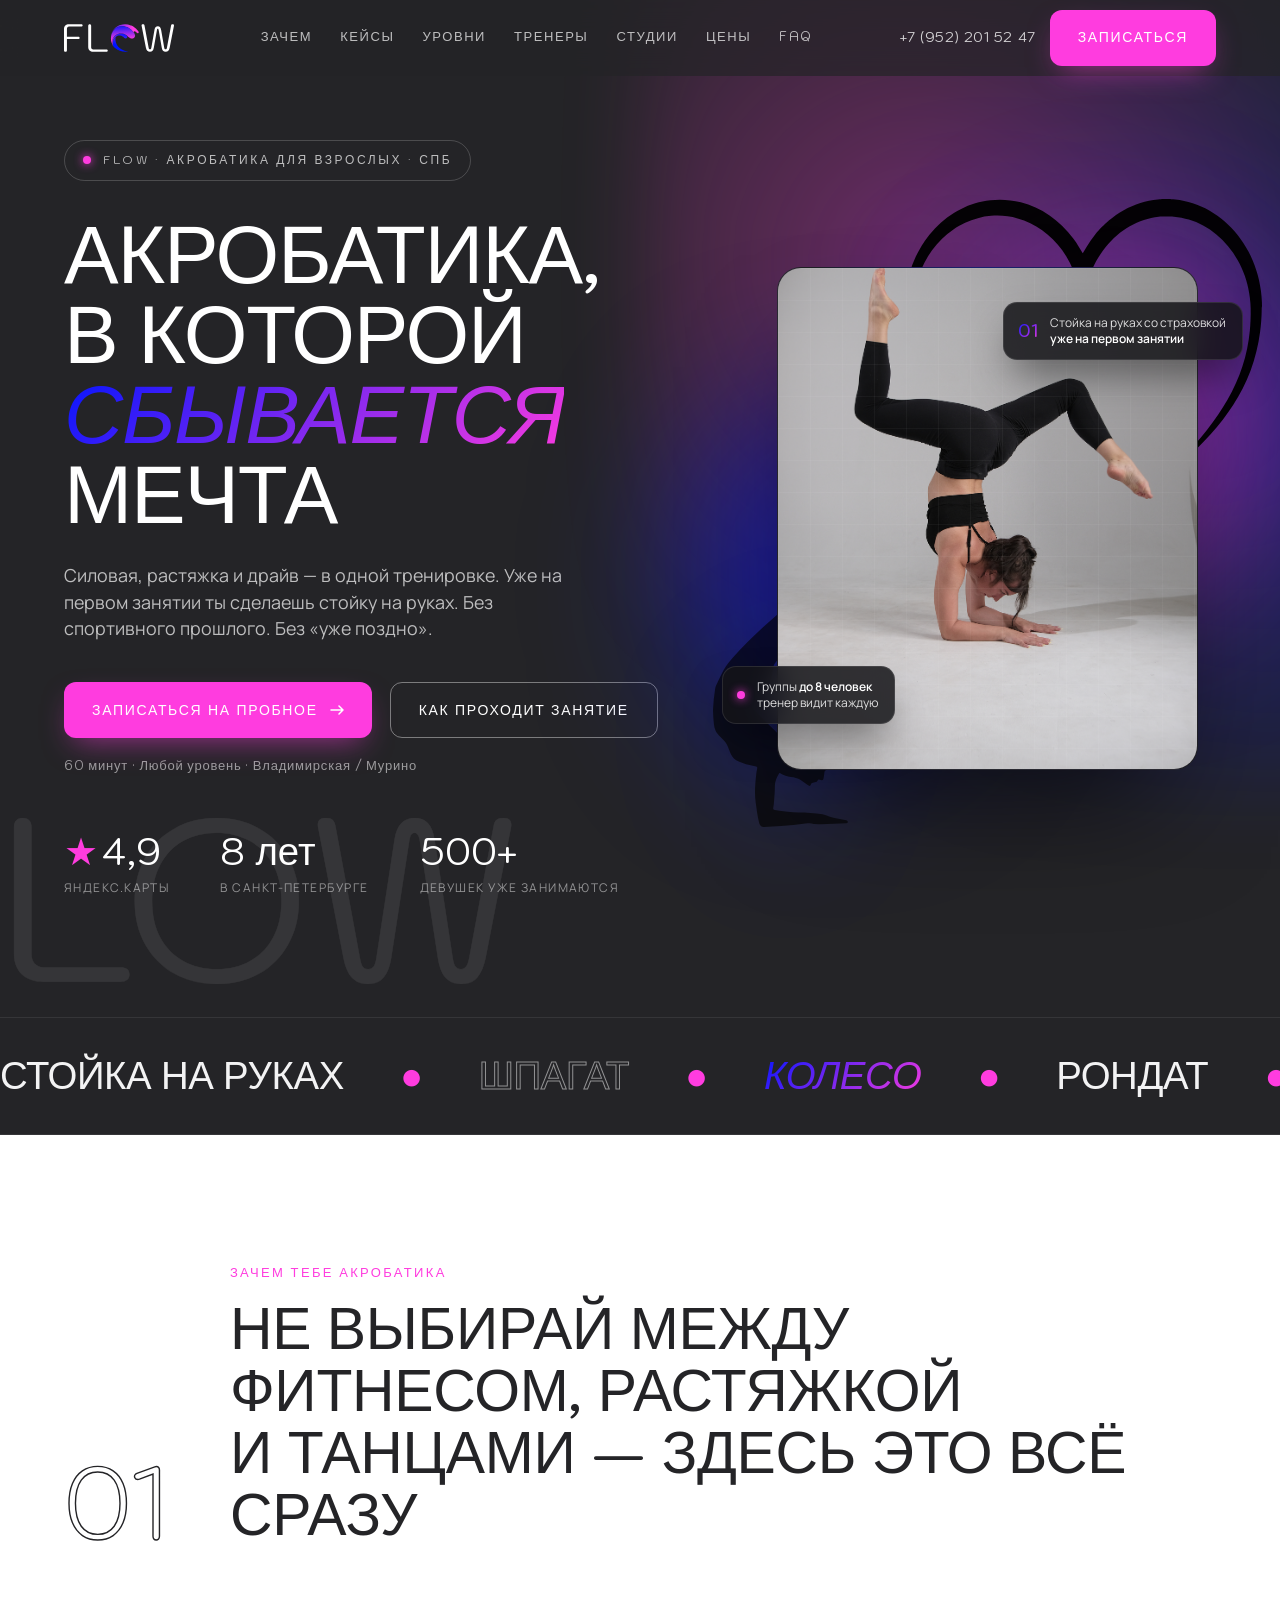
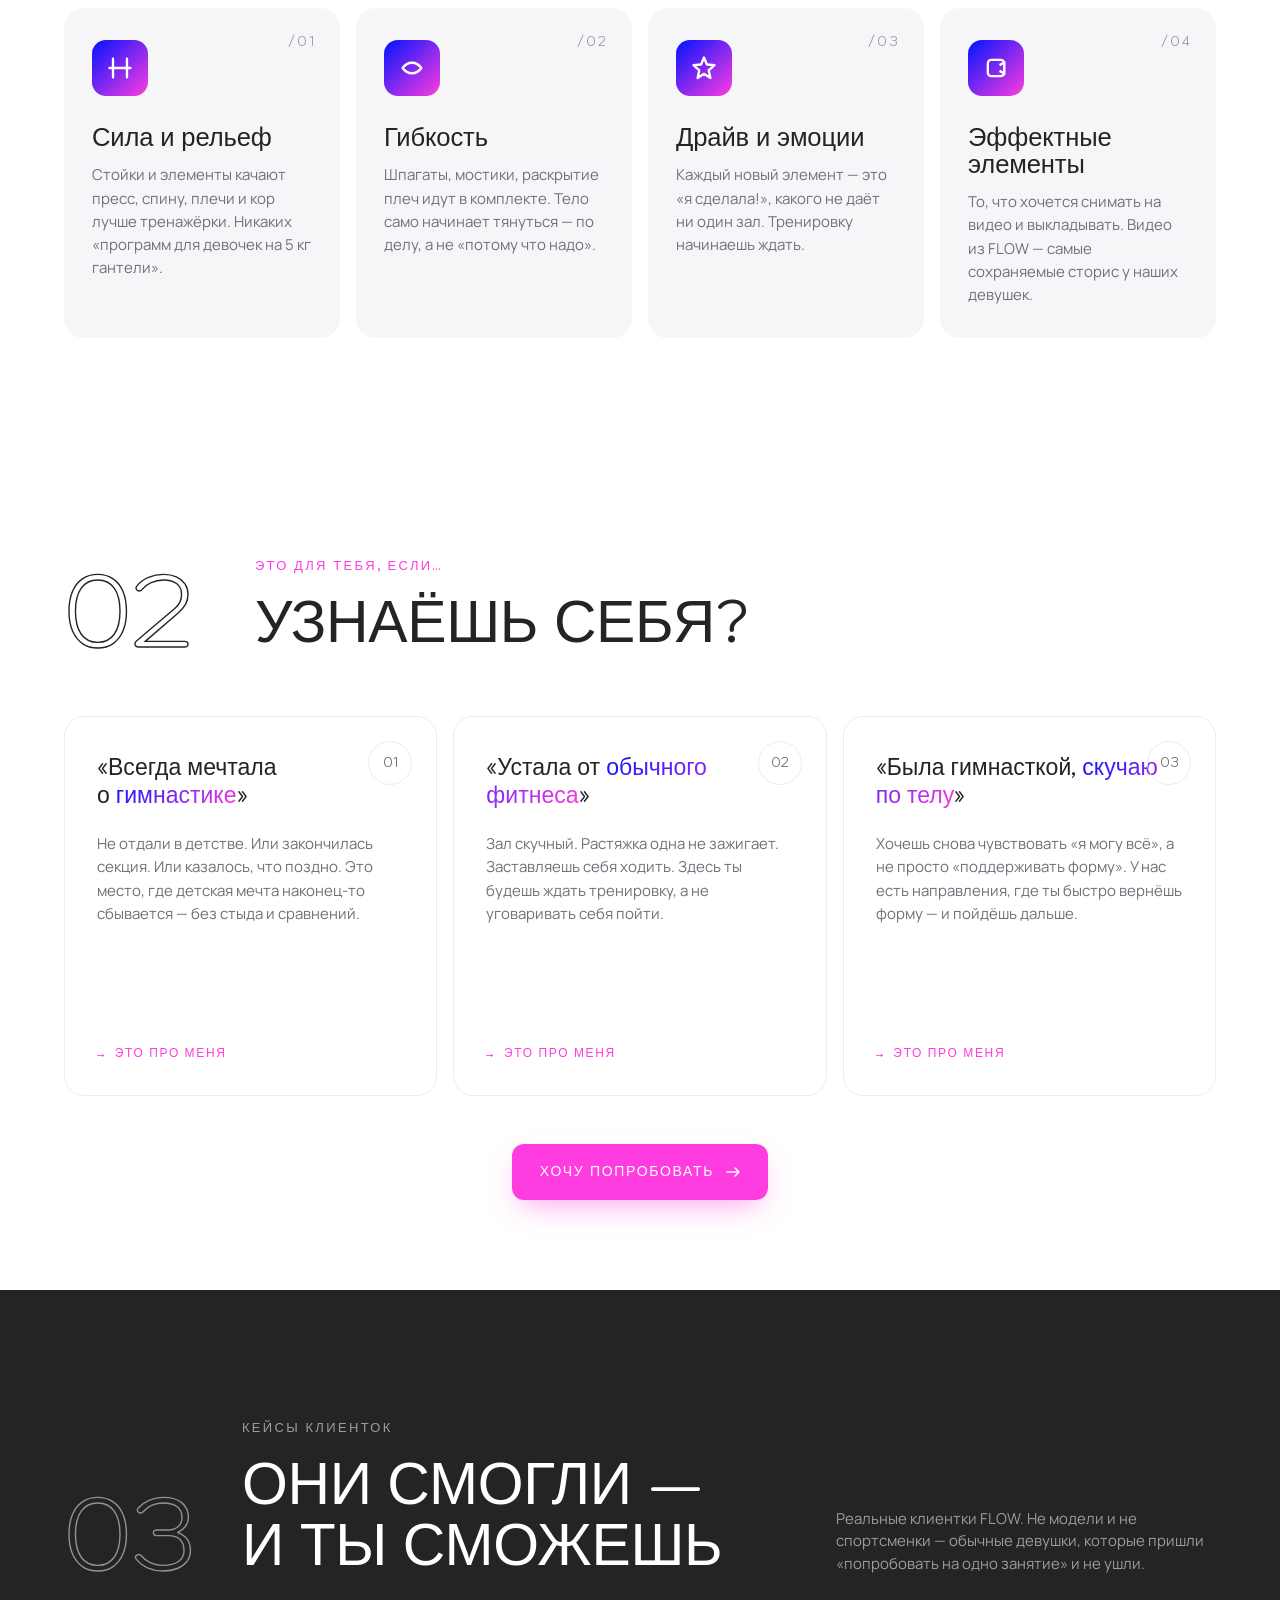
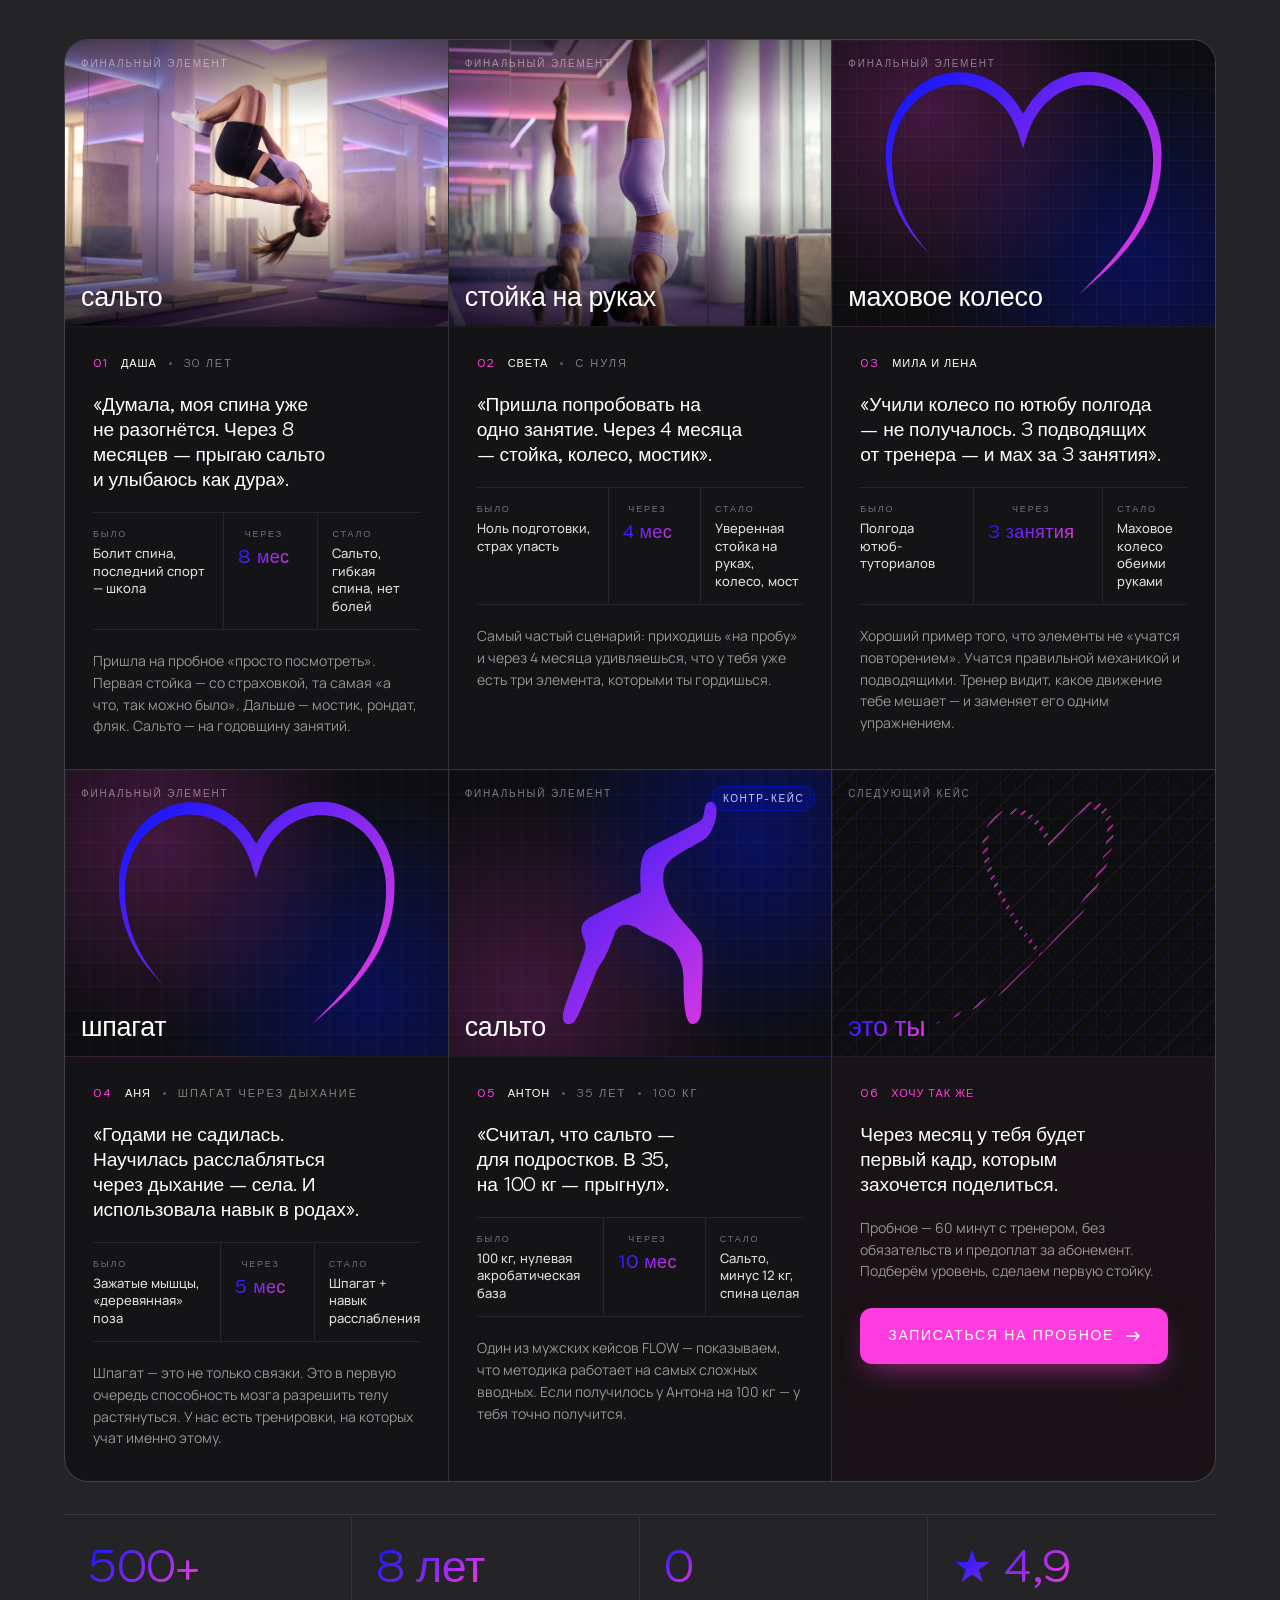
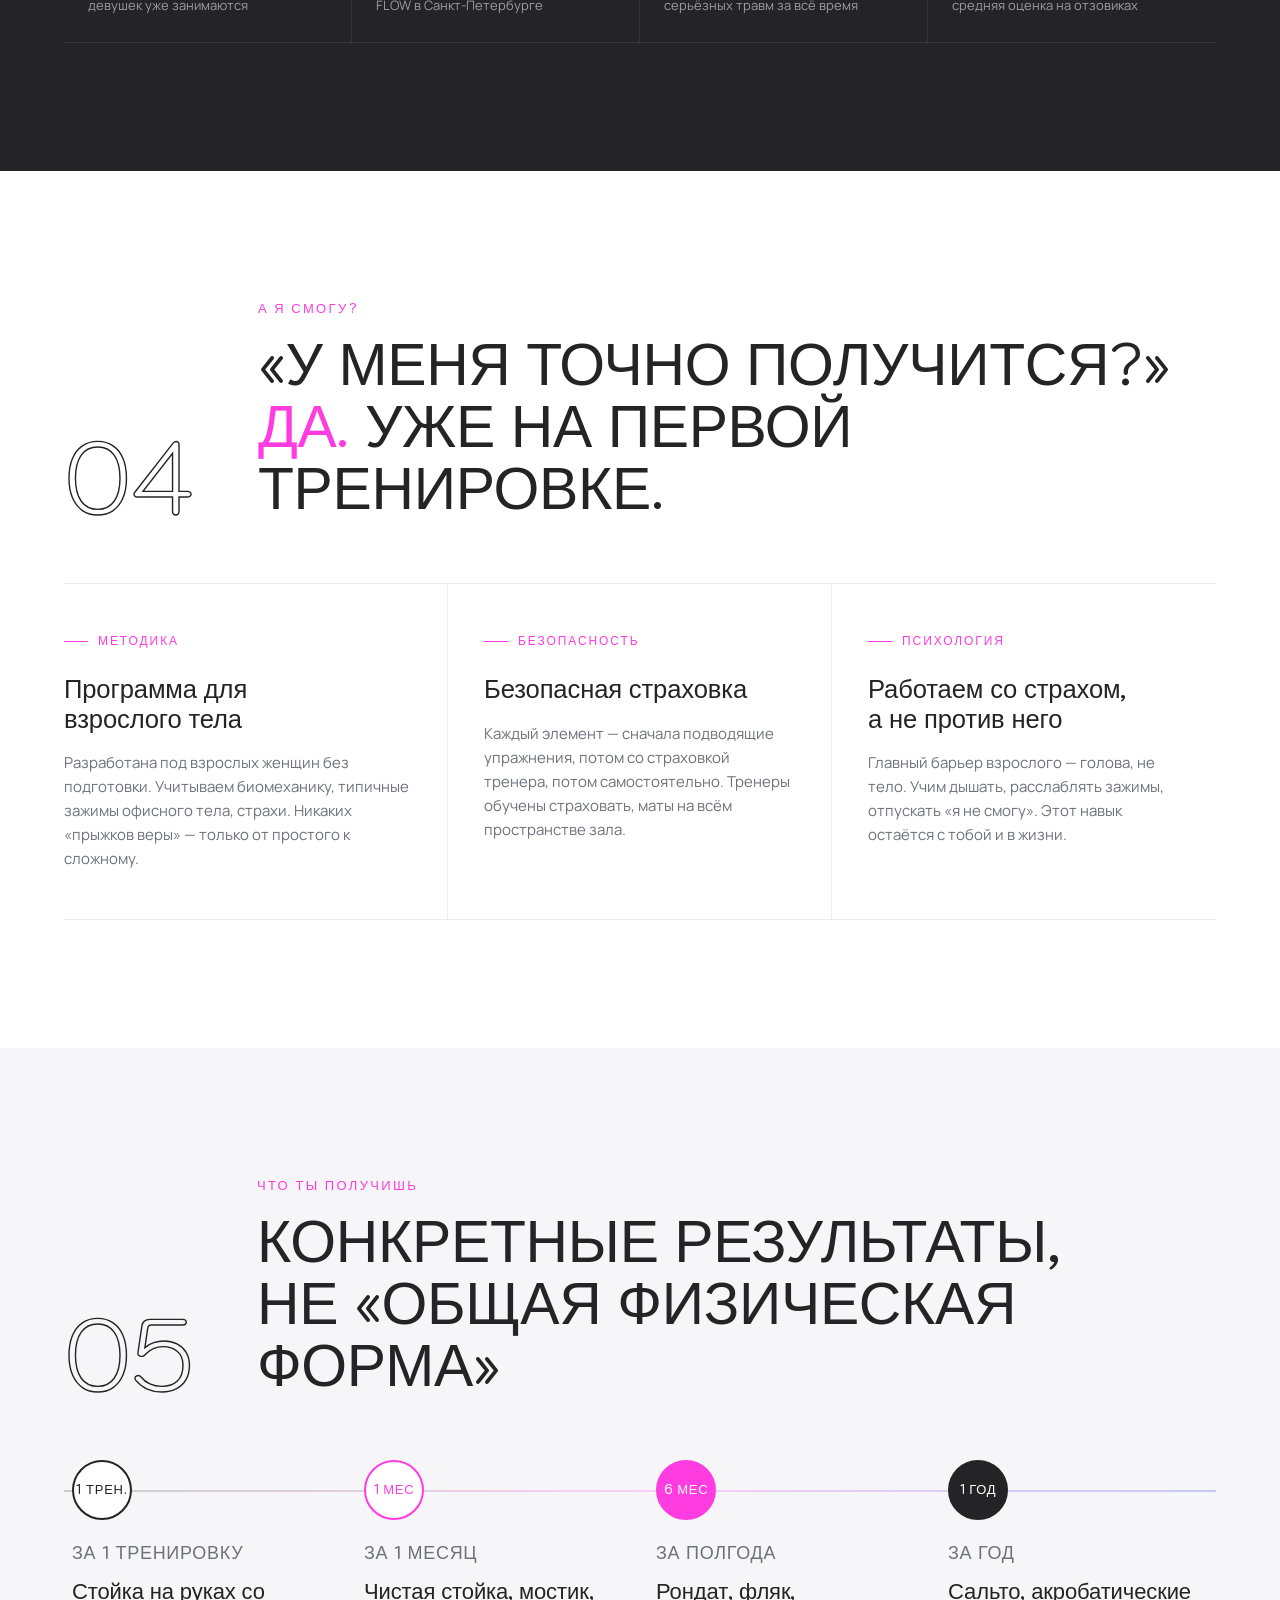
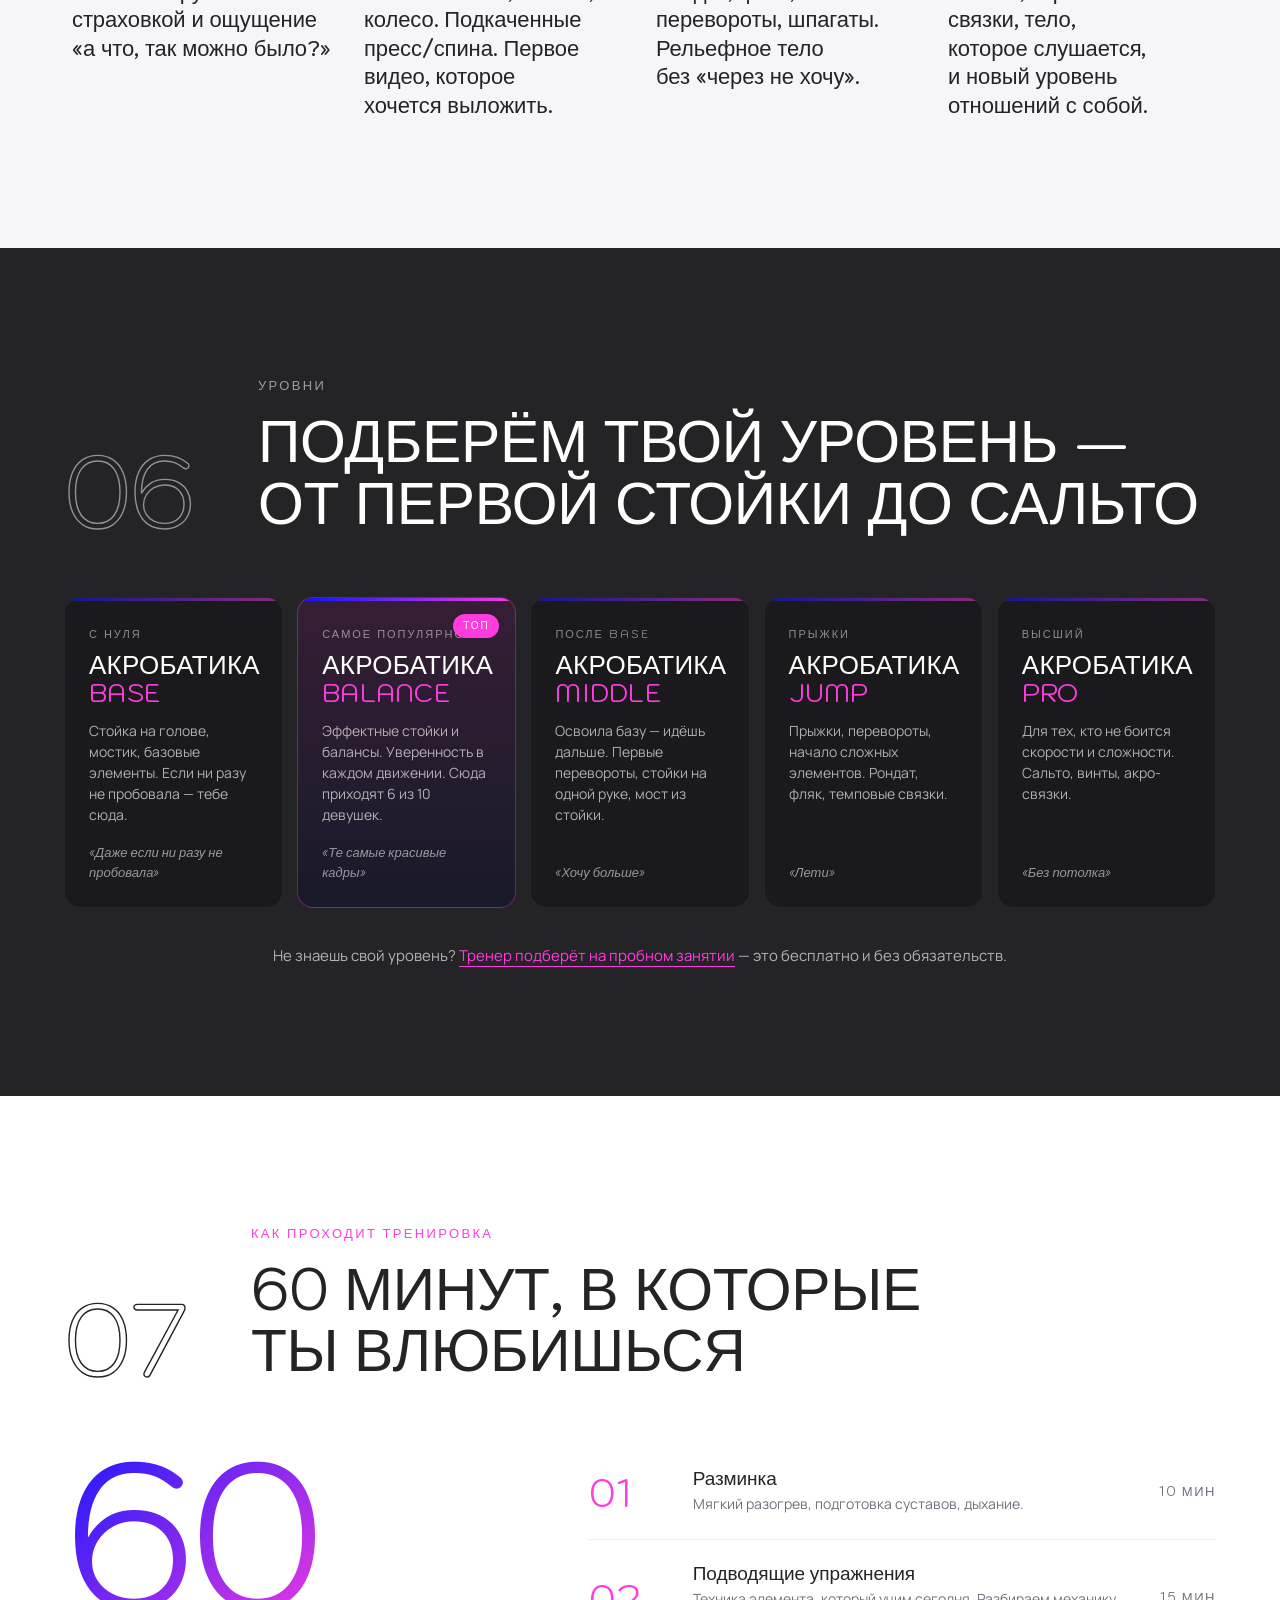
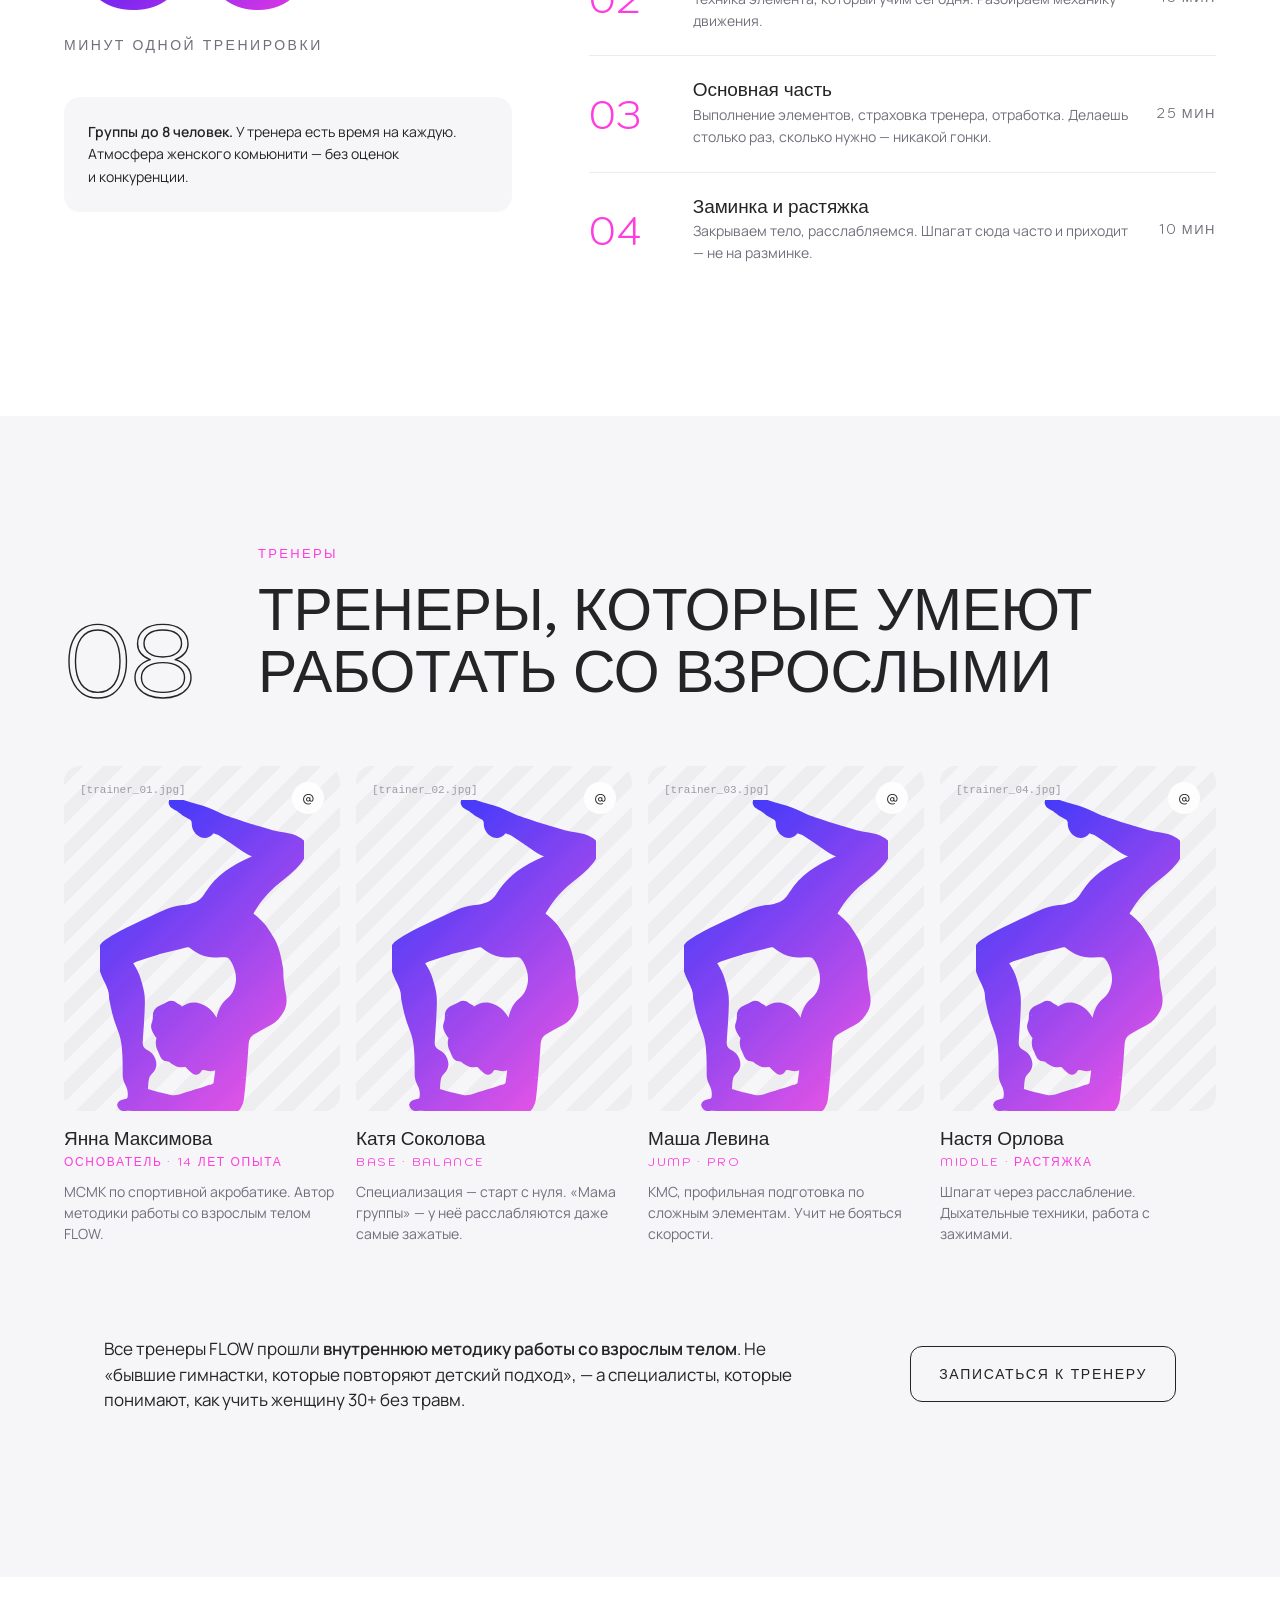
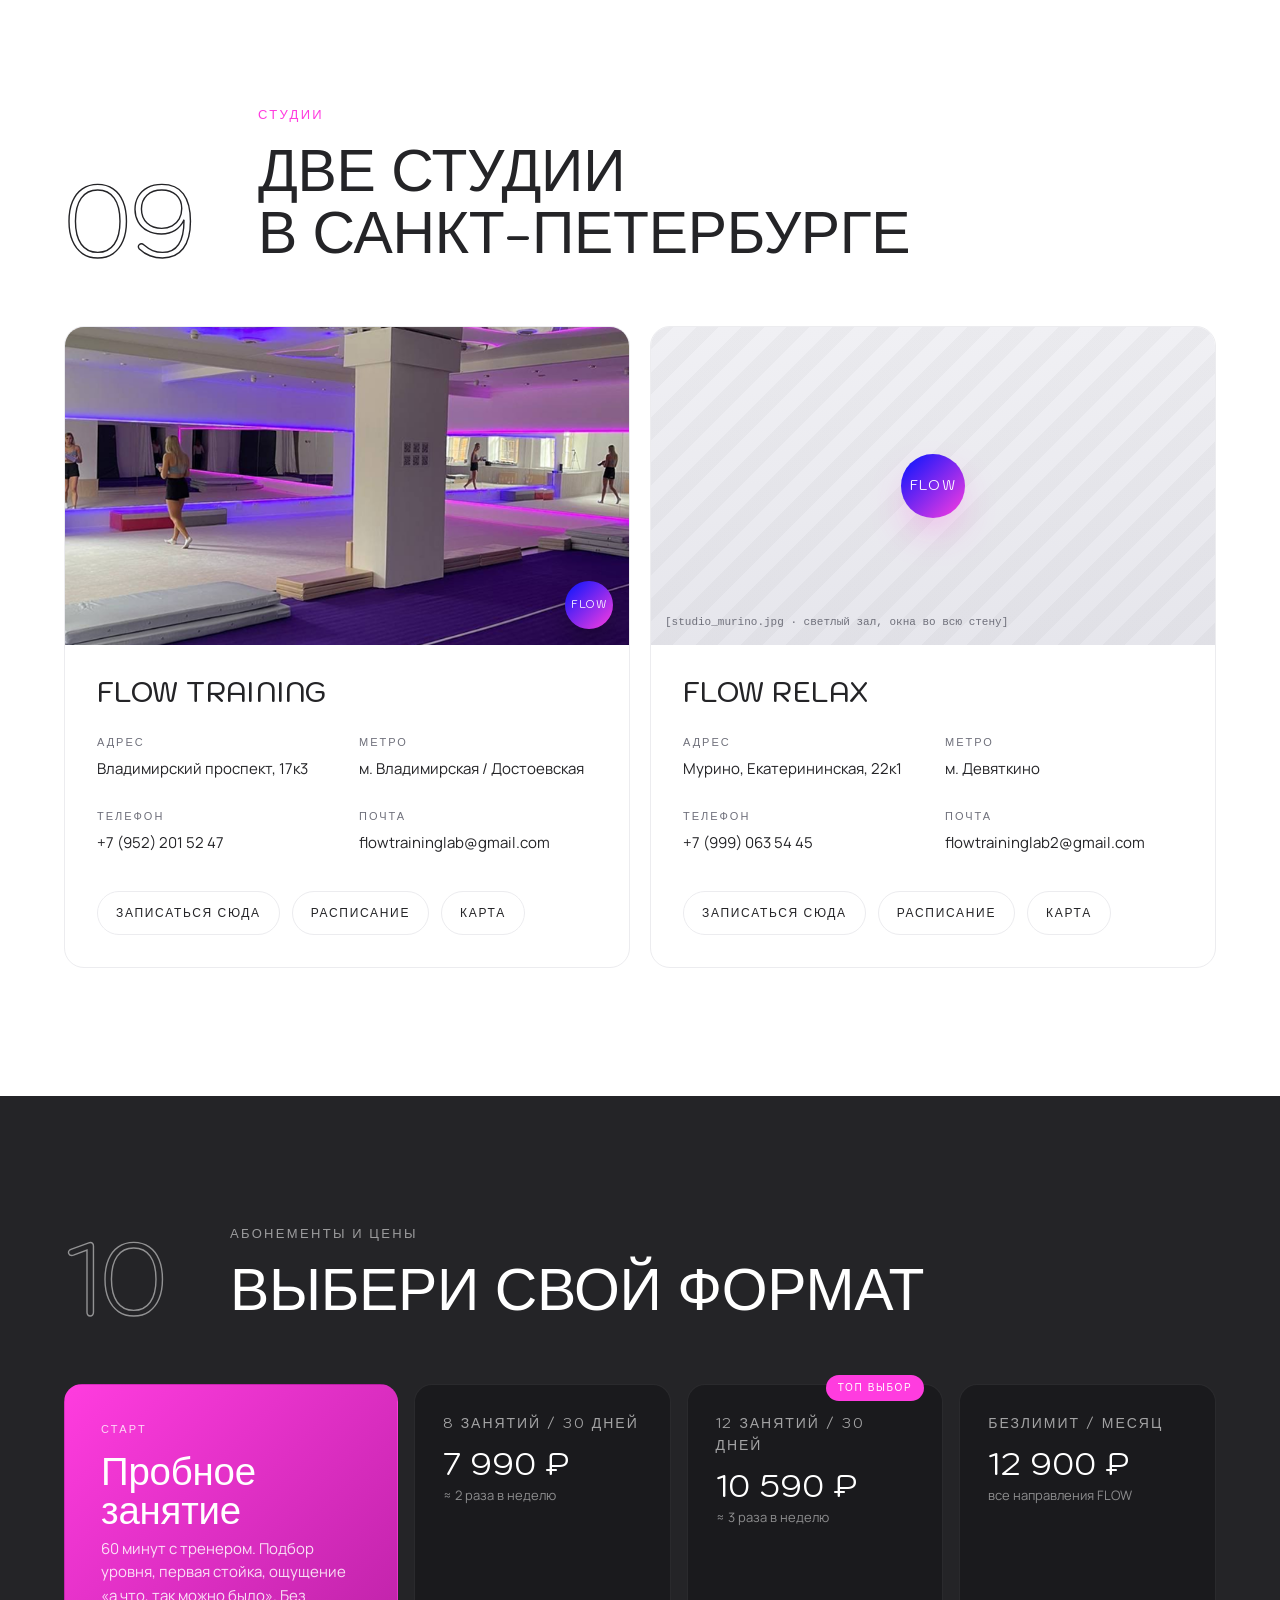
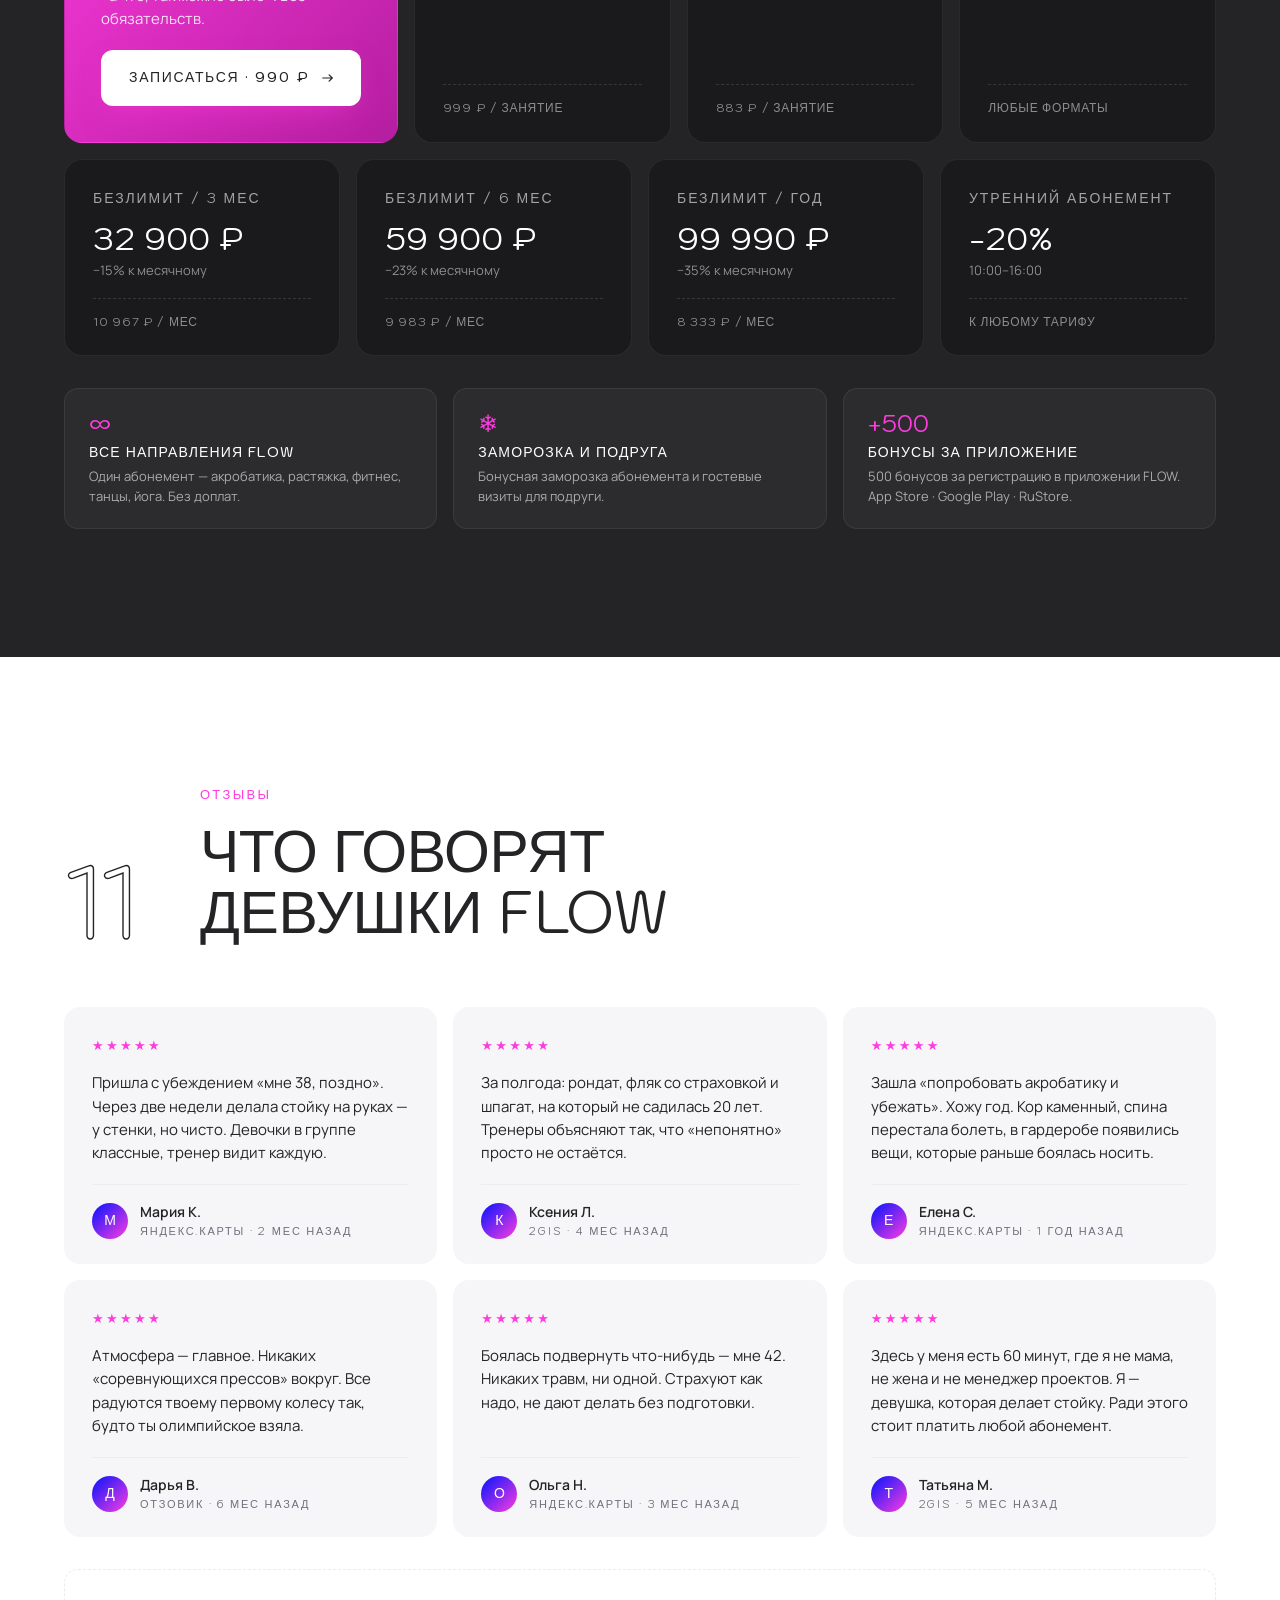
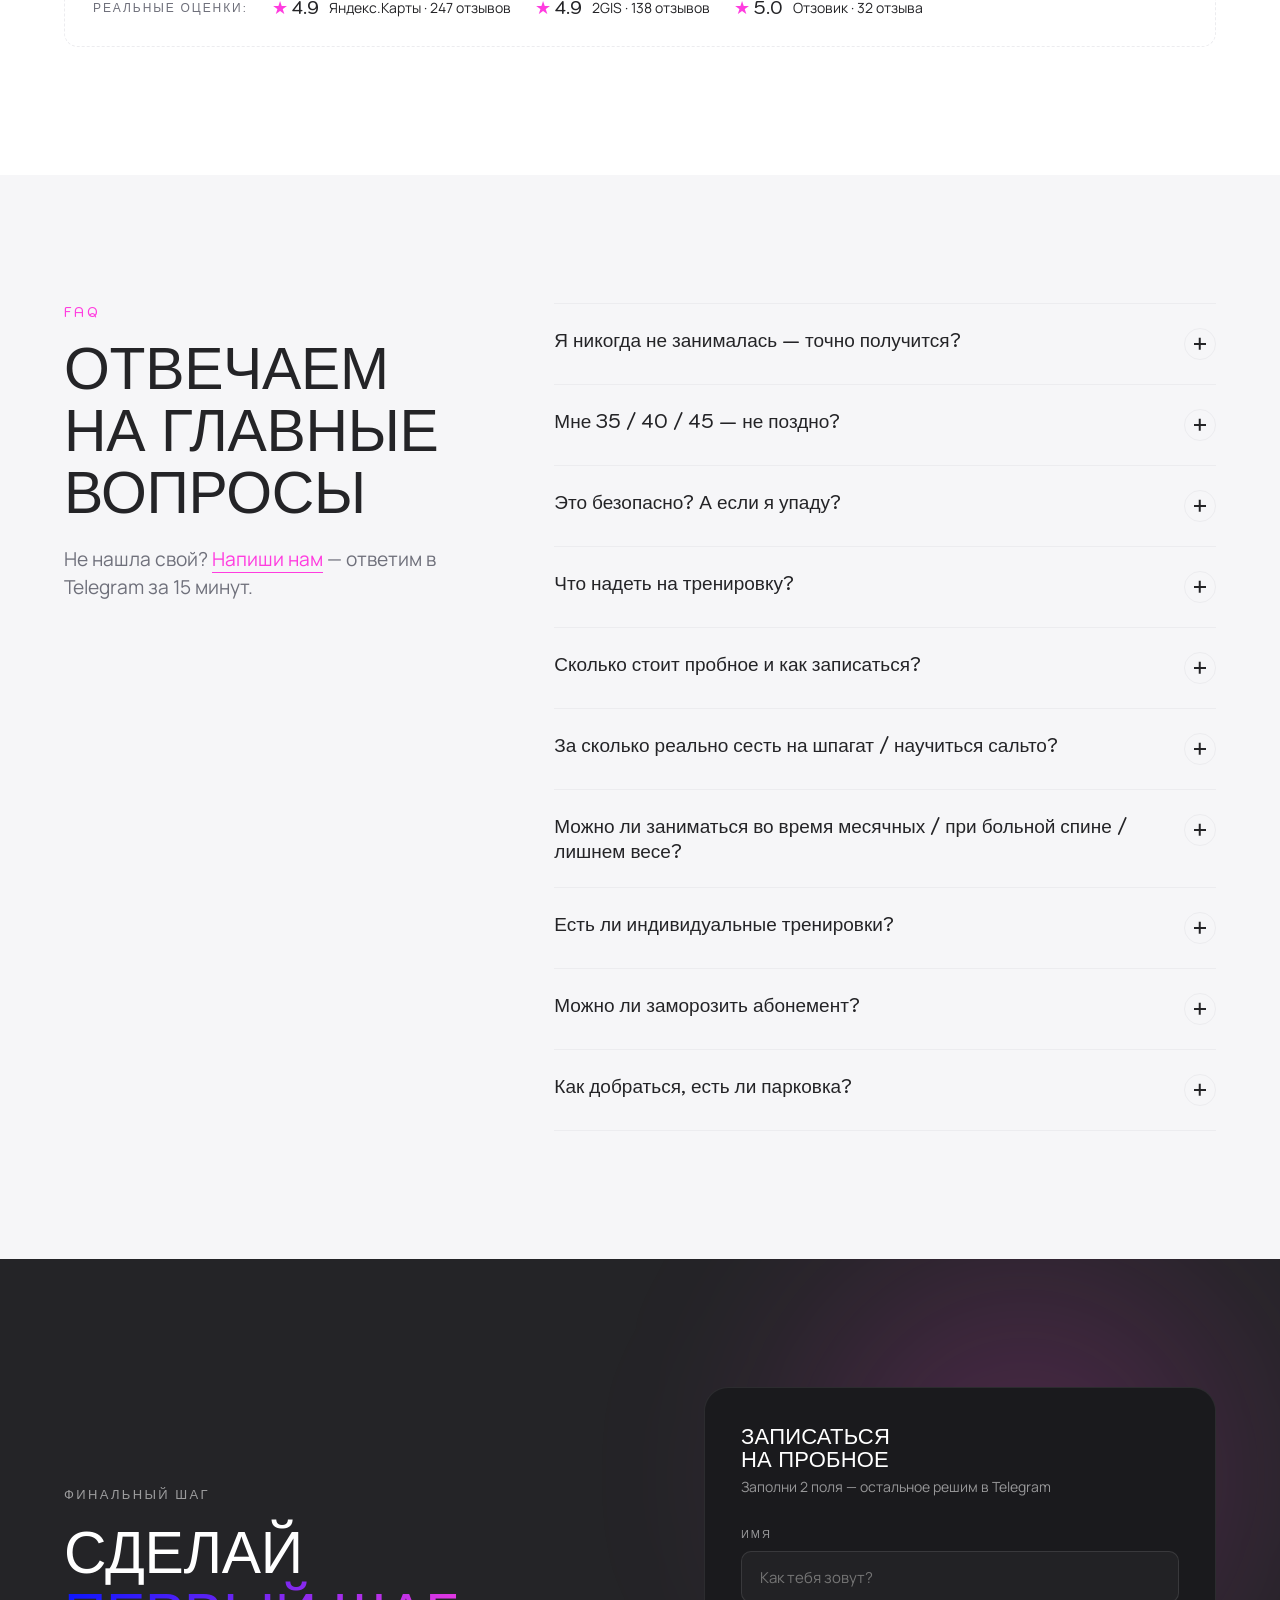
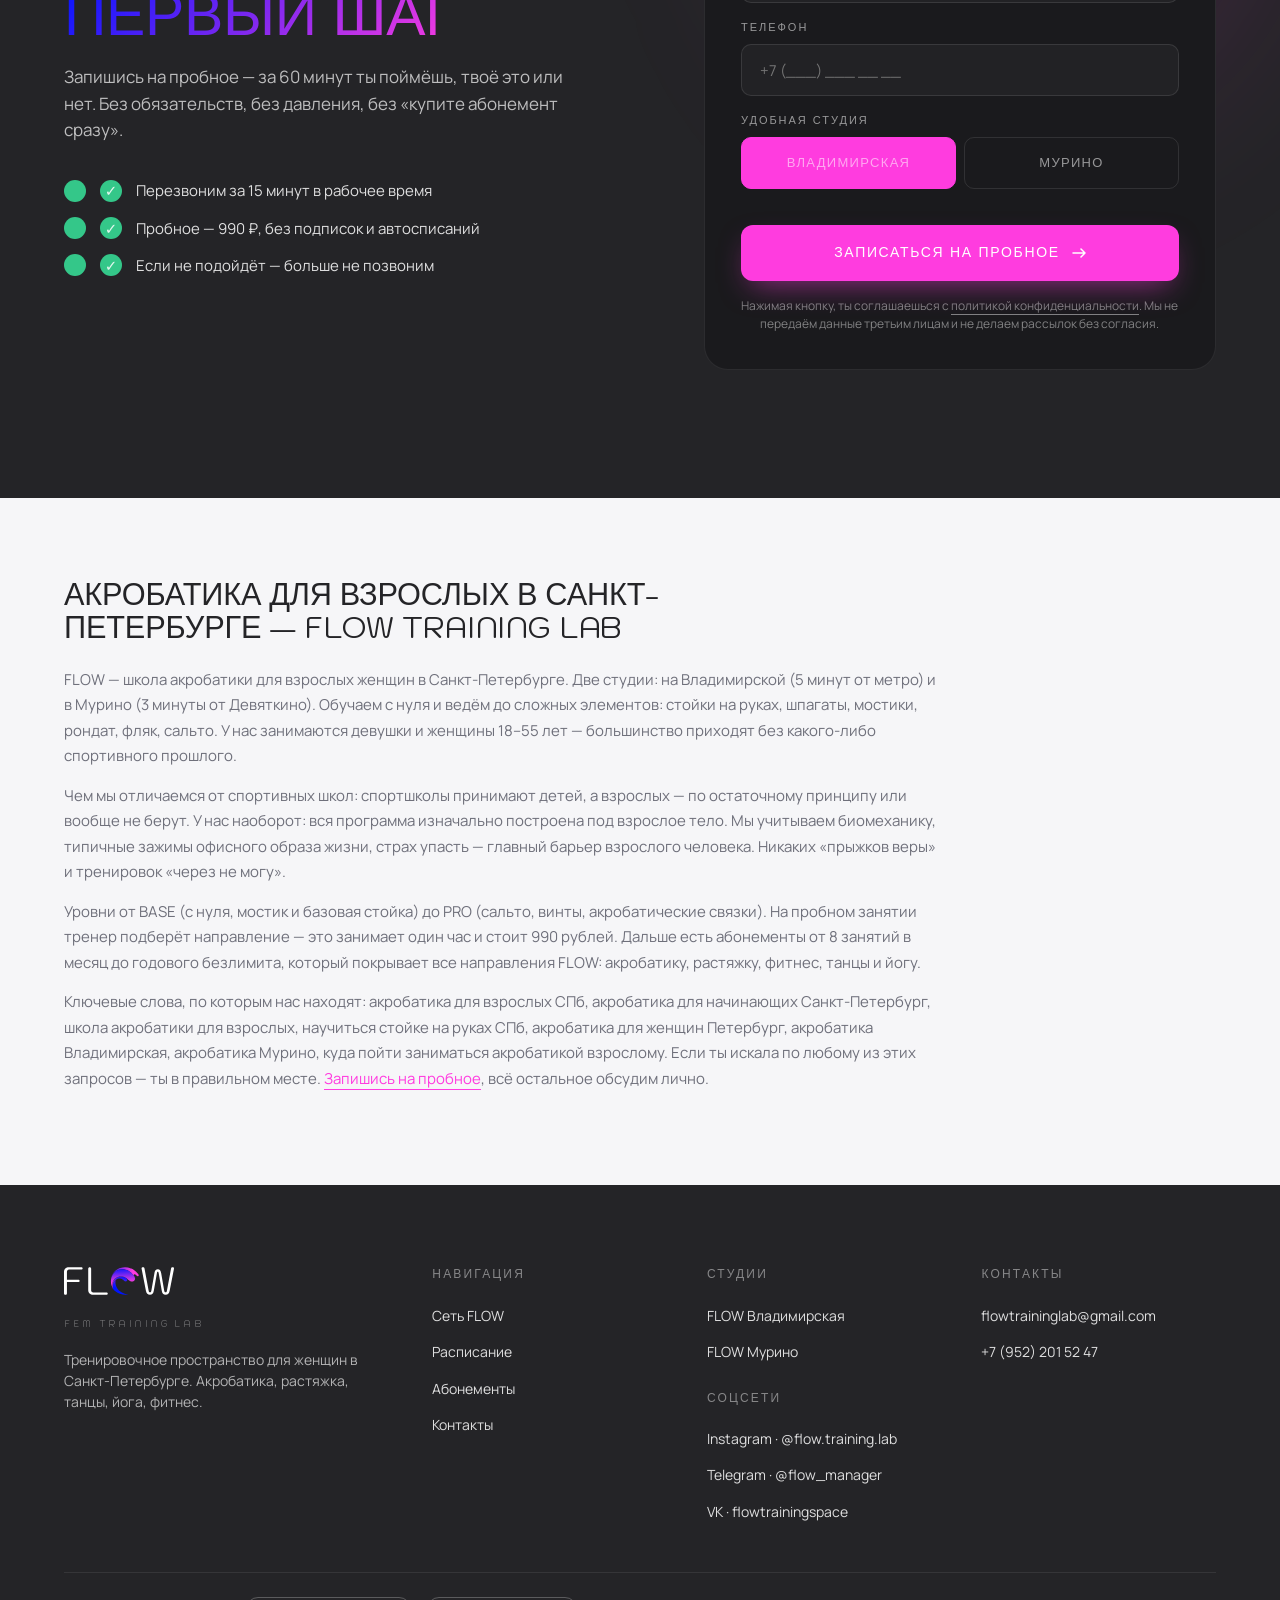
==== index.html @ 126db002 "Initial commit: FLOW Акробатика landing" ====
<!DOCTYPE html>
<html lang="ru">
<head>
<meta charset="UTF-8" />
<meta name="viewport" content="width=device-width, initial-scale=1, viewport-fit=cover" />
<title>FLOW Акробатика — Школа акробатики для взрослых в Санкт-Петербурге</title>
<meta name="description" content="Акробатика, в которой сбывается мечта. Силовая, растяжка и драйв в одной тренировке. Уже на первом занятии ты сделаешь стойку на руках. Студии на Владимирской и в Мурино." />

<link rel="preconnect" href="https://fonts.googleapis.com" />
<link rel="preconnect" href="https://fonts.gstatic.com" crossorigin />
<link href="https://fonts.googleapis.com/css2?family=Kodchasan:wght@300;400;500;600;700&family=Manrope:wght@300;400;500;600;700&display=swap" rel="stylesheet" />
<link rel="stylesheet" href="styles.css" />
<link rel="icon" type="image/png" href="assets/images/Sign.png" />
<link rel="apple-touch-icon" href="assets/images/Sign.png" />
</head>
<body>

<!-- ───────── Header ───────── -->
<header class="header on-dark" id="header">
  <div class="header-inner">
    <a href="#top" class="logo on-dark" aria-label="FLOW">
      <img class="logo-full light" src="assets/images/Logo%20(2).svg" alt="FLOW" />
      <img class="logo-full dark"  src="assets/images/Logo_dark.png" alt="" aria-hidden="true" />
    </a>
    <nav>
      <a href="#why">Зачем</a>
      <a href="#cases">Кейсы</a>
      <a href="#levels">Уровни</a>
      <a href="#trainers">Тренеры</a>
      <a href="#studios">Студии</a>
      <a href="#prices">Цены</a>
      <a href="#faq">FAQ</a>
    </nav>
    <div class="header-cta">
      <a class="phone" href="tel:+79522015247">+7 (952) 201 52 47</a>
      <a href="#final" class="btn btn-primary">Записаться</a>
    </div>
  </div>
</header>

<!-- ───────── Hero ───────── -->
<section class="hero" id="top" data-screen-label="01 Hero">
  <div class="wrap hero-grid">
    <div>
      <span class="hero-eyebrow"><span class="dot"></span>FLOW · Акробатика для взрослых · СПб</span>
      <h1>
        Акробатика,<br />
        в которой <span class="grad-word">сбывается</span><br />
        мечта
      </h1>
      <p class="hero-sub">
        Силовая, растяжка и драйв — в одной тренировке. Уже на первом занятии ты сделаешь стойку на руках. Без спортивного прошлого. Без «уже поздно».
      </p>
      <div class="hero-cta">
        <a href="#final" class="btn btn-primary">
          Записаться на пробное
          <svg class="arrow" viewBox="0 0 14 10" fill="none"><path d="M1 5h12m0 0L9 1m4 4L9 9" stroke="currentColor" stroke-width="1.5" stroke-linecap="round" stroke-linejoin="round"/></svg>
        </a>
        <a href="#process" class="btn btn-outline-light">Как проходит занятие</a>
      </div>
      <p class="hero-meta">60 минут · Любой уровень · Владимирская / Мурино</p>

      <div class="hero-trust">
        <div class="trust-item">
          <div class="v"><span class="star">★</span>4,9</div>
          <div class="lbl">Яндекс.Карты</div>
        </div>
        <div class="trust-item">
          <div class="v">8 лет</div>
          <div class="lbl">в Санкт-Петербурге</div>
        </div>
        <div class="trust-item">
          <div class="v">500+</div>
          <div class="lbl">девушек уже занимаются</div>
        </div>
      </div>
    </div>

    <div class="hero-visual">
      <!-- Decorative crescents from FLOW brandbook -->
      <img class="hero-crescent c1" src="assets/crescent-1.svg" alt="" aria-hidden="true" />
      <img class="hero-crescent c2" src="assets/crescent-2.svg" alt="" aria-hidden="true" />
      <!-- Soft glows -->
      <div class="hero-glow g-blue"></div>
      <div class="hero-glow g-pink"></div>
      <!-- Photo plate -->
      <div class="hero-photo">
        <div class="hero-photo-figure"></div>
        <div class="hero-photo-grid"></div>
      </div>
      <!-- Floating brand chips -->
      <div class="hero-chip chip-1">
        <span class="chip-num">01</span>
        <span class="chip-txt">Стойка на руках со страховкой<br /><b>уже на первом занятии</b></span>
      </div>
      <div class="hero-chip chip-2">
        <span class="chip-dot"></span>
        <span class="chip-txt">Группы&nbsp;<b>до&nbsp;8&nbsp;человек</b><br />тренер видит каждую</span>
      </div>
    </div>
  </div>
</section>

<!-- ───────── Marquee ───────── -->
<div class="marquee" aria-hidden="true">
  <div class="marquee-track">
    <span class="word">Стойка на руках</span><span class="sep">●</span>
    <span class="alt">Шпагат</span><span class="sep">●</span>
    <span class="grad">Колесо</span><span class="sep">●</span>
    <span class="word">Рондат</span><span class="sep">●</span>
    <span class="alt">Сальто</span><span class="sep">●</span>
    <span class="grad">Мостик</span><span class="sep">●</span>
    <span class="word">Стойка на руках</span><span class="sep">●</span>
    <span class="alt">Шпагат</span><span class="sep">●</span>
    <span class="grad">Колесо</span><span class="sep">●</span>
    <span class="word">Рондат</span><span class="sep">●</span>
    <span class="alt">Сальто</span><span class="sep">●</span>
    <span class="grad">Мостик</span><span class="sep">●</span>
  </div>
</div>

<!-- ───────── Why / 4 cards ───────── -->
<section id="why" data-screen-label="02 Why">
  <div class="wrap">
    <div class="section-head reveal">
      <div class="num">01</div>
      <div class="head-text">
        <span class="eyebrow pink">Зачем тебе акробатика</span>
        <h2>Не выбирай между<br />фитнесом, растяжкой<br />и танцами — здесь это всё сразу</h2>
      </div>
    </div>

    <div class="why-grid">
      <article class="why-card reveal">
        <div class="num">/01</div>
        <div class="ico">
          <svg viewBox="0 0 24 24" fill="none" stroke="currentColor" stroke-width="2"><path d="M6 4v16M18 4v16M3 12h18" stroke-linecap="round"/></svg>
        </div>
        <h3>Сила и рельеф</h3>
        <p>Стойки и элементы качают пресс, спину, плечи и кор лучше тренажёрки. Никаких «программ для девочек на 5 кг гантели».</p>
      </article>
      <article class="why-card reveal">
        <div class="num">/02</div>
        <div class="ico">
          <svg viewBox="0 0 24 24" fill="none" stroke="currentColor" stroke-width="2"><path d="M4 12c4-6 12-6 16 0M4 12c4 6 12 6 16 0" stroke-linecap="round"/></svg>
        </div>
        <h3>Гибкость</h3>
        <p>Шпагаты, мостики, раскрытие плеч идут в комплекте. Тело само начинает тянуться — по делу, а не «потому что надо».</p>
      </article>
      <article class="why-card reveal">
        <div class="num">/03</div>
        <div class="ico">
          <svg viewBox="0 0 24 24" fill="none" stroke="currentColor" stroke-width="2"><path d="M12 3l2.5 6 6.5.5-5 4.5 1.5 6.5L12 17l-5.5 3.5L8 14 3 9.5l6.5-.5L12 3z" stroke-linejoin="round"/></svg>
        </div>
        <h3>Драйв и эмоции</h3>
        <p>Каждый новый элемент — это «я сделала!», какого не даёт ни один зал. Тренировку начинаешь ждать.</p>
      </article>
      <article class="why-card reveal">
        <div class="num">/04</div>
        <div class="ico">
          <svg viewBox="0 0 24 24" fill="none" stroke="currentColor" stroke-width="2"><path d="M5 8a3 3 0 013-3h8a3 3 0 013 3v8a3 3 0 01-3 3H8a3 3 0 01-3-3V8z"/><path d="M15 9.5l4-2v9l-4-2"/></svg>
        </div>
        <h3>Эффектные элементы</h3>
        <p>То, что хочется снимать на видео и выкладывать. Видео из FLOW — самые сохраняемые сторис у наших девушек.</p>
      </article>
    </div>
  </div>
</section>

<!-- ───────── For you / 3 personas ───────── -->
<section class="tight" id="for-you" data-screen-label="03 For You">
  <div class="wrap">
    <div class="section-head reveal">
      <div class="num">02</div>
      <div class="head-text">
        <span class="eyebrow pink">Это для тебя, если…</span>
        <h2>Узнаёшь себя?</h2>
      </div>
    </div>

    <div class="persona-grid">
      <article class="persona reveal">
        <div class="badge">01</div>
        <div class="quote">«Всегда мечтала о&nbsp;<span class="grad">гимнастике</span>»</div>
        <p>Не отдали в детстве. Или закончилась секция. Или казалось, что поздно. Это место, где детская мечта наконец-то сбывается — без стыда и сравнений.</p>
        <div class="check"><span>→</span> Это про меня</div>
      </article>
      <article class="persona reveal">
        <div class="badge">02</div>
        <div class="quote">«Устала от&nbsp;<span class="grad">обычного фитнеса</span>»</div>
        <p>Зал скучный. Растяжка одна не зажигает. Заставляешь себя ходить. Здесь ты будешь ждать тренировку, а не уговаривать себя пойти.</p>
        <div class="check"><span>→</span> Это про меня</div>
      </article>
      <article class="persona reveal">
        <div class="badge">03</div>
        <div class="quote">«Была гимнасткой,&nbsp;<span class="grad">скучаю по телу</span>»</div>
        <p>Хочешь снова чувствовать «я могу всё», а не просто «поддерживать форму». У нас есть направления, где ты быстро вернёшь форму — и пойдёшь дальше.</p>
        <div class="check"><span>→</span> Это про меня</div>
      </article>
    </div>

    <div style="text-align:center; margin-top:48px;" class="reveal">
      <a href="#final" class="btn btn-primary">
        Хочу попробовать
        <svg class="arrow" viewBox="0 0 14 10" fill="none"><path d="M1 5h12m0 0L9 1m4 4L9 9" stroke="currentColor" stroke-width="1.5" stroke-linecap="round" stroke-linejoin="round"/></svg>
      </a>
    </div>
  </div>
</section>

<!-- ───────── Cases ───────── -->
<section class="cases" id="cases" data-screen-label="04 Cases">
  <div class="wrap">
    <div class="section-head reveal">
      <div class="num on-dark">03</div>
      <div class="head-text">
        <span class="eyebrow on-dark">Кейсы клиенток</span>
        <h2 class="cases-h2">Они&nbsp;смогли — и&nbsp;ты&nbsp;сможешь</h2>
      </div>
      <p class="head-aside">Реальные клиентки FLOW. Не модели и не спортсменки — обычные девушки, которые пришли «попробовать на одно занятие» и не ушли.</p>
    </div>

    <div class="cases-grid">

      <!-- Case 01 — Даша / сальто -->
      <article class="case-card reveal">
        <div class="silh-frame photo">
          <img class="case-photo" src="assets/images/сальто.jpg" alt="Клиентка FLOW делает сальто" loading="lazy" />
          <div class="silh-tag">Финальный элемент</div>
          <div class="silh-elem">сальто</div>
        </div>
        <div class="case-body">
          <div class="case-meta"><span class="ix">01</span><span class="name">Даша</span><span class="dot"></span><span>30 лет</span></div>
          <h3 class="case-quote">«Думала, моя спина уже не разогнётся. Через 8 месяцев — прыгаю сальто и улыбаюсь как дура».</h3>
          <div class="ba-table">
            <div class="ba-col"><div class="ba-lbl">Было</div><div class="ba-val">Болит спина, последний спорт — школа</div></div>
            <div class="ba-col"><div class="ba-lbl">Через</div><div class="ba-val grad">8 мес</div></div>
            <div class="ba-col"><div class="ba-lbl">Стало</div><div class="ba-val">Сальто, гибкая спина, нет болей</div></div>
          </div>
          <p class="case-body-text">Пришла на пробное «просто посмотреть». Первая стойка — со страховкой, та самая «а что, так можно было». Дальше — мостик, рондат, фляк. Сальто — на годовщину занятий.</p>
        </div>
      </article>

      <!-- Case 02 — Света / стойка -->
      <article class="case-card reveal">
        <div class="silh-frame photo">
          <img class="case-photo" src="assets/images/стойка.jpg" alt="Клиентка FLOW в стойке на руках" loading="lazy" />
          <div class="silh-tag">Финальный элемент</div>
          <div class="silh-elem">стойка на руках</div>
        </div>
        <div class="case-body">
          <div class="case-meta"><span class="ix">02</span><span class="name">Света</span><span class="dot"></span><span>с нуля</span></div>
          <h3 class="case-quote">«Пришла попробовать на одно занятие. Через 4 месяца — стойка, колесо, мостик».</h3>
          <div class="ba-table">
            <div class="ba-col"><div class="ba-lbl">Было</div><div class="ba-val">Ноль подготовки, страх упасть</div></div>
            <div class="ba-col"><div class="ba-lbl">Через</div><div class="ba-val grad">4 мес</div></div>
            <div class="ba-col"><div class="ba-lbl">Стало</div><div class="ba-val">Уверенная стойка на руках, колесо, мост</div></div>
          </div>
          <p class="case-body-text">Самый частый сценарий: приходишь «на пробу» и через 4 месяца удивляешься, что у тебя уже есть три элемента, которыми ты гордишься.</p>
        </div>
      </article>

      <!-- Case 03 — Мила и Лена / колесо -->
      <article class="case-card reveal">
        <div class="silh-frame">
          <div class="silh-img" style="-webkit-mask-image:url('assets/silh-bridge.svg');mask-image:url('assets/silh-bridge.svg');"></div>
          <div class="silh-tag">Финальный элемент</div>
          <div class="silh-elem">маховое колесо</div>
        </div>
        <div class="case-body">
          <div class="case-meta"><span class="ix">03</span><span class="name">Мила и Лена</span></div>
          <h3 class="case-quote">«Учили колесо по ютюбу полгода — не получалось. 3 подводящих от тренера — и мах за 3 занятия».</h3>
          <div class="ba-table">
            <div class="ba-col"><div class="ba-lbl">Было</div><div class="ba-val">Полгода ютюб-туториалов</div></div>
            <div class="ba-col"><div class="ba-lbl">Через</div><div class="ba-val grad">3 занятия</div></div>
            <div class="ba-col"><div class="ba-lbl">Стало</div><div class="ba-val">Маховое колесо обеими руками</div></div>
          </div>
          <p class="case-body-text">Хороший пример того, что элементы не «учатся повторением». Учатся правильной механикой и подводящими. Тренер видит, какое движение тебе мешает — и заменяет его одним упражнением.</p>
        </div>
      </article>

      <!-- Case 04 — Аня / шпагат -->
      <article class="case-card reveal">
        <div class="silh-frame">
          <div class="silh-img" style="-webkit-mask-image:url('assets/silh-pigeon.svg');mask-image:url('assets/silh-pigeon.svg');"></div>
          <div class="silh-tag">Финальный элемент</div>
          <div class="silh-elem">шпагат</div>
        </div>
        <div class="case-body">
          <div class="case-meta"><span class="ix">04</span><span class="name">Аня</span><span class="dot"></span><span>шпагат через дыхание</span></div>
          <h3 class="case-quote">«Годами не садилась. Научилась расслабляться через дыхание — села. И использовала навык в родах».</h3>
          <div class="ba-table">
            <div class="ba-col"><div class="ba-lbl">Было</div><div class="ba-val">Зажатые мышцы, «деревянная» поза</div></div>
            <div class="ba-col"><div class="ba-lbl">Через</div><div class="ba-val grad">5 мес</div></div>
            <div class="ba-col"><div class="ba-lbl">Стало</div><div class="ba-val">Шпагат + навык расслабления</div></div>
          </div>
          <p class="case-body-text">Шпагат — это не только связки. Это в первую очередь способность мозга разрешить телу растянуться. У нас есть тренировки, на которых учат именно этому.</p>
        </div>
      </article>

      <!-- Case 05 — Антон / сальто, контр-кейс -->
      <article class="case-card reveal">
        <div class="silh-frame alt">
          <div class="silh-img" style="-webkit-mask-image:url('assets/silh-jump.svg');mask-image:url('assets/silh-jump.svg');"></div>
          <div class="silh-tag">Финальный элемент</div>
          <div class="silh-elem">сальто</div>
          <div class="silh-badge">контр-кейс</div>
        </div>
        <div class="case-body">
          <div class="case-meta"><span class="ix">05</span><span class="name">Антон</span><span class="dot"></span><span>35 лет</span><span class="dot"></span><span>100 кг</span></div>
          <h3 class="case-quote">«Считал, что сальто — для подростков. В 35, на 100 кг — прыгнул».</h3>
          <div class="ba-table">
            <div class="ba-col"><div class="ba-lbl">Было</div><div class="ba-val">100 кг, нулевая акробатическая база</div></div>
            <div class="ba-col"><div class="ba-lbl">Через</div><div class="ba-val grad">10 мес</div></div>
            <div class="ba-col"><div class="ba-lbl">Стало</div><div class="ba-val">Сальто, минус 12 кг, спина целая</div></div>
          </div>
          <p class="case-body-text">Один из мужских кейсов FLOW — показываем, что методика работает на самых сложных вводных. Если получилось у Антона на 100 кг — у тебя точно получится.</p>
        </div>
      </article>

      <!-- Case 06 — CTA -->
      <article class="case-card cta-card reveal">
        <div class="silh-frame ghost">
          <div class="silh-img" style="-webkit-mask-image:url('assets/silh-heart.svg');mask-image:url('assets/silh-heart.svg');"></div>
          <div class="silh-tag">Следующий кейс</div>
          <div class="silh-elem your-name">это&nbsp;ты</div>
        </div>
        <div class="case-body">
          <div class="case-meta"><span class="ix">06</span><span class="name" style="color:var(--pink);">Хочу так же</span></div>
          <h3 class="case-quote">Через&nbsp;месяц&nbsp;у тебя будет первый кадр, которым захочется поделиться.</h3>
          <p class="case-body-text">Пробное — 60 минут с тренером, без обязательств и предоплат за абонемент. Подберём уровень, сделаем первую стойку.</p>
          <a href="#final" class="btn btn-primary" style="align-self:flex-start; margin-top: 6px;">
            Записаться на пробное
            <svg class="arrow" viewBox="0 0 14 10" fill="none"><path d="M1 5h12m0 0L9 1m4 4L9 9" stroke="currentColor" stroke-width="1.5" stroke-linecap="round" stroke-linejoin="round"/></svg>
          </a>
        </div>
      </article>
    </div>

    <!-- Social proof strip -->
    <div class="cases-strip reveal">
      <div class="strip-stat"><div class="v"><span class="grad">500+</span></div><div class="lbl">девушек уже занимаются</div></div>
      <div class="strip-stat"><div class="v"><span class="grad">8 лет</span></div><div class="lbl">FLOW в Санкт-Петербурге</div></div>
      <div class="strip-stat"><div class="v"><span class="grad">0</span></div><div class="lbl">серьёзных травм за всё время</div></div>
      <div class="strip-stat"><div class="v"><span class="grad">★ 4,9</span></div><div class="lbl">средняя оценка на отзовиках</div></div>
    </div>
  </div>
</section>

<!-- ───────── Confidence ───────── -->
<section id="confidence" data-screen-label="05 Confidence">
  <div class="wrap">
    <div class="section-head reveal">
      <div class="num">04</div>
      <div class="head-text">
        <span class="eyebrow pink">А я смогу?</span>
        <h2>«У меня точно получится?»<br /><span style="color:var(--pink);">Да.</span> Уже на первой тренировке.</h2>
      </div>
    </div>

    <div class="conf-grid reveal">
      <div class="conf-item">
        <span class="pill">Методика</span>
        <h3>Программа для взрослого тела</h3>
        <p>Разработана под взрослых женщин без подготовки. Учитываем биомеханику, типичные зажимы офисного тела, страхи. Никаких «прыжков веры» — только от простого к сложному.</p>
      </div>
      <div class="conf-item">
        <span class="pill">Безопасность</span>
        <h3>Безопасная страховка</h3>
        <p>Каждый элемент — сначала подводящие упражнения, потом со страховкой тренера, потом самостоятельно. Тренеры обучены страховать, маты на всём пространстве зала.</p>
      </div>
      <div class="conf-item">
        <span class="pill">Психология</span>
        <h3>Работаем со страхом, а&nbsp;не против него</h3>
        <p>Главный барьер взрослого — голова, не тело. Учим дышать, расслаблять зажимы, отпускать «я не смогу». Этот навык остаётся с тобой и в жизни.</p>
      </div>
    </div>
  </div>
</section>

<!-- ───────── Promises / Timeline ───────── -->
<section style="background: var(--bg-tone);" id="promises" data-screen-label="06 Promises">
  <div class="wrap">
    <div class="section-head reveal">
      <div class="num">05</div>
      <div class="head-text">
        <span class="eyebrow pink">Что ты получишь</span>
        <h2>Конкретные результаты,<br />не «общая физическая форма»</h2>
      </div>
    </div>

    <div class="timeline reveal">
      <div class="tl-step">
        <div class="marker">1 трен.</div>
        <h4>За 1 тренировку</h4>
        <h3>Стойка на руках со страховкой и ощущение «а что, так можно было?»</h3>
      </div>
      <div class="tl-step">
        <div class="marker">1 мес</div>
        <h4>За 1 месяц</h4>
        <h3>Чистая стойка, мостик, колесо. Подкаченные пресс/спина. Первое видео, которое хочется выложить.</h3>
      </div>
      <div class="tl-step">
        <div class="marker">6 мес</div>
        <h4>За полгода</h4>
        <h3>Рондат, фляк, перевороты, шпагаты. Рельефное тело без «через не хочу».</h3>
      </div>
      <div class="tl-step">
        <div class="marker">1 год</div>
        <h4>За год</h4>
        <h3>Сальто, акробатические связки, тело, которое слушается, и новый уровень отношений с собой.</h3>
      </div>
    </div>
  </div>
</section>

<!-- ───────── Levels ───────── -->
<section class="levels" id="levels" data-screen-label="07 Levels">
  <div class="wrap">
    <div class="section-head reveal">
      <div class="num on-dark">06</div>
      <div class="head-text">
        <span class="eyebrow on-dark">Уровни</span>
        <h2>Подберём твой уровень —<br />от первой стойки до сальто</h2>
      </div>
    </div>

    <div class="levels-grid">
      <article class="level reveal">
        <div class="lvl-tag">с нуля</div>
        <h3>Акробатика<br /><span class="accent">BASE</span></h3>
        <p>Стойка на голове, мостик, базовые элементы. Если ни разу не пробовала — тебе сюда.</p>
        <div class="quip">«Даже если ни разу&nbsp;не пробовала»</div>
      </article>
      <article class="level featured reveal">
        <div class="pop">Топ</div>
        <div class="lvl-tag">самое популярное</div>
        <h3>Акробатика<br /><span class="accent">BALANCE</span></h3>
        <p>Эффектные стойки и балансы. Уверенность в каждом движении. Сюда приходят 6 из 10 девушек.</p>
        <div class="quip">«Те самые красивые кадры»</div>
      </article>
      <article class="level reveal">
        <div class="lvl-tag">после base</div>
        <h3>Акробатика<br /><span class="accent">MIDDLE</span></h3>
        <p>Освоила базу — идёшь дальше. Первые перевороты, стойки на одной руке, мост из стойки.</p>
        <div class="quip">«Хочу больше»</div>
      </article>
      <article class="level reveal">
        <div class="lvl-tag">прыжки</div>
        <h3>Акробатика<br /><span class="accent">JUMP</span></h3>
        <p>Прыжки, перевороты, начало сложных элементов. Рондат, фляк, темповые связки.</p>
        <div class="quip">«Лети»</div>
      </article>
      <article class="level reveal">
        <div class="lvl-tag">высший</div>
        <h3>Акробатика<br /><span class="accent">PRO</span></h3>
        <p>Для тех, кто не боится скорости и сложности. Сальто, винты, акро-связки.</p>
        <div class="quip">«Без потолка»</div>
      </article>
    </div>

    <p class="levels-note reveal">Не знаешь свой уровень? <a href="#final">Тренер подберёт на пробном занятии</a> — это бесплатно и без обязательств.</p>
  </div>
</section>

<!-- ───────── Process ───────── -->
<section id="process" data-screen-label="08 Process">
  <div class="wrap">
    <div class="section-head reveal">
      <div class="num">07</div>
      <div class="head-text">
        <span class="eyebrow pink">Как проходит тренировка</span>
        <h2>60 минут, в которые<br />ты влюбишься</h2>
      </div>
    </div>

    <div class="process-wrap">
      <div class="process-left reveal">
        <div class="timer"><span class="grad">60</span></div>
        <div class="timer-lbl">минут одной тренировки</div>
        <div class="footnote">
          <strong>Группы до 8 человек.</strong> У тренера есть время на каждую. Атмосфера женского комьюнити — без оценок и&nbsp;конкуренции.
        </div>
      </div>
      <div class="steps reveal">
        <div class="step">
          <div class="ix">01</div>
          <div class="body">
            <h4>Разминка</h4>
            <p>Мягкий разогрев, подготовка суставов, дыхание.</p>
          </div>
          <div class="dur">10 мин</div>
        </div>
        <div class="step">
          <div class="ix">02</div>
          <div class="body">
            <h4>Подводящие упражнения</h4>
            <p>Техника элемента, который учим сегодня. Разбираем механику движения.</p>
          </div>
          <div class="dur">15 мин</div>
        </div>
        <div class="step">
          <div class="ix">03</div>
          <div class="body">
            <h4>Основная часть</h4>
            <p>Выполнение элементов, страховка тренера, отработка. Делаешь столько раз, сколько нужно — никакой гонки.</p>
          </div>
          <div class="dur">25 мин</div>
        </div>
        <div class="step">
          <div class="ix">04</div>
          <div class="body">
            <h4>Заминка и растяжка</h4>
            <p>Закрываем тело, расслабляемся. Шпагат сюда часто и приходит — не на разминке.</p>
          </div>
          <div class="dur">10 мин</div>
        </div>
      </div>
    </div>
  </div>
</section>

<!-- ───────── Trainers ───────── -->
<section style="background: var(--bg-tone);" id="trainers" data-screen-label="09 Trainers">
  <div class="wrap">
    <div class="section-head reveal">
      <div class="num">08</div>
      <div class="head-text">
        <span class="eyebrow pink">Тренеры</span>
        <h2>Тренеры, которые умеют<br />работать со взрослыми</h2>
      </div>
    </div>

    <div class="trainers-grid">
      <article class="trainer reveal">
        <div class="trainer-photo">
          <div class="silh"></div>
          <div class="ph-label">[trainer_01.jpg]</div>
          <div class="ig">@</div>
        </div>
        <h4>Янна Максимова</h4>
        <div class="role">Основатель · 14 лет опыта</div>
        <p>МСМК по спортивной акробатике. Автор методики работы со взрослым телом FLOW.</p>
      </article>
      <article class="trainer reveal">
        <div class="trainer-photo">
          <div class="silh"></div>
          <div class="ph-label">[trainer_02.jpg]</div>
          <div class="ig">@</div>
        </div>
        <h4>Катя Соколова</h4>
        <div class="role">BASE · BALANCE</div>
        <p>Специализация — старт с нуля. «Мама группы» — у неё расслабляются даже самые зажатые.</p>
      </article>
      <article class="trainer reveal">
        <div class="trainer-photo">
          <div class="silh"></div>
          <div class="ph-label">[trainer_03.jpg]</div>
          <div class="ig">@</div>
        </div>
        <h4>Маша Левина</h4>
        <div class="role">JUMP · PRO</div>
        <p>КМС, профильная подготовка по сложным элементам. Учит не бояться скорости.</p>
      </article>
      <article class="trainer reveal">
        <div class="trainer-photo">
          <div class="silh"></div>
          <div class="ph-label">[trainer_04.jpg]</div>
          <div class="ig">@</div>
        </div>
        <h4>Настя Орлова</h4>
        <div class="role">MIDDLE · растяжка</div>
        <p>Шпагат через расслабление. Дыхательные техники, работа с зажимами.</p>
      </article>
    </div>

    <div class="trainers-note reveal">
      <p>Все тренеры FLOW прошли <strong>внутреннюю методику работы со взрослым телом</strong>. Не «бывшие гимнастки, которые повторяют детский подход», — а специалисты, которые понимают, как учить женщину 30+ без травм.</p>
      <a href="#final" class="btn btn-outline">Записаться к тренеру</a>
    </div>
  </div>
</section>

<!-- ───────── Studios ───────── -->
<section id="studios" data-screen-label="10 Studios">
  <div class="wrap">
    <div class="section-head reveal">
      <div class="num">09</div>
      <div class="head-text">
        <span class="eyebrow pink">Студии</span>
        <h2>Две студии<br />в Санкт-Петербурге</h2>
      </div>
    </div>

    <div class="studios-grid">
      <article class="studio reveal">
        <div class="studio-photo has-photo">
          <img src="assets/images/владимирская.png" alt="Зал студии FLOW Владимирская — широкий зал с матами и зеркалами" loading="lazy" />
          <div class="pin">FLOW</div>
        </div>
        <div class="studio-body">
          <h3>Flow Training</h3>
          <div>
            <div class="label">Адрес</div>
            <div class="v">Владимирский проспект, 17к3</div>
          </div>
          <div>
            <div class="label">Метро</div>
            <div class="v">м. Владимирская / Достоевская</div>
          </div>
          <div>
            <div class="label">Телефон</div>
            <div class="v"><a href="tel:+79522015247">+7 (952) 201 52 47</a></div>
          </div>
          <div>
            <div class="label">Почта</div>
            <div class="v"><a href="mailto:flowtraininglab@gmail.com">flowtraininglab@gmail.com</a></div>
          </div>
          <div class="actions">
            <a href="#final">Записаться сюда</a>
            <a href="#">Расписание</a>
            <a href="#">Карта</a>
          </div>
        </div>
      </article>

      <article class="studio reveal">
        <div class="studio-photo">
          <div class="pin">FLOW</div>
          <div class="ph-label">[studio_murino.jpg · светлый зал, окна во всю стену]</div>
        </div>
        <div class="studio-body">
          <h3>Flow Relax</h3>
          <div>
            <div class="label">Адрес</div>
            <div class="v">Мурино, Екатерининская, 22к1</div>
          </div>
          <div>
            <div class="label">Метро</div>
            <div class="v">м. Девяткино</div>
          </div>
          <div>
            <div class="label">Телефон</div>
            <div class="v"><a href="tel:+79990635445">+7 (999) 063 54 45</a></div>
          </div>
          <div>
            <div class="label">Почта</div>
            <div class="v"><a href="mailto:flowtraininglab2@gmail.com">flowtraininglab2@gmail.com</a></div>
          </div>
          <div class="actions">
            <a href="#final">Записаться сюда</a>
            <a href="#">Расписание</a>
            <a href="#">Карта</a>
          </div>
        </div>
      </article>
    </div>
  </div>
</section>

<!-- ───────── Pricing ───────── -->
<section class="pricing" id="prices" data-screen-label="11 Pricing">
  <div class="wrap">
    <div class="section-head reveal">
      <div class="num on-dark">10</div>
      <div class="head-text">
        <span class="eyebrow on-dark">Абонементы и цены</span>
        <h2>Выбери свой формат</h2>
      </div>
    </div>

    <div class="price-grid">
      <article class="price price-trial reveal">
        <span class="lbl">Старт</span>
        <h3>Пробное<br />занятие</h3>
        <p>60 минут с тренером. Подбор уровня, первая стойка, ощущение «а что, так можно было». Без обязательств.</p>
        <a href="#final" class="btn btn-primary">
          Записаться · 990 ₽
          <svg class="arrow" viewBox="0 0 14 10" fill="none"><path d="M1 5h12m0 0L9 1m4 4L9 9" stroke="currentColor" stroke-width="1.5" stroke-linecap="round" stroke-linejoin="round"/></svg>
        </a>
      </article>

      <article class="price reveal">
        <div class="name">8 занятий / 30 дней</div>
        <div class="amount">7 990 ₽</div>
        <div class="meta">≈ 2 раза в неделю</div>
        <div class="ppv">999 ₽ / занятие</div>
      </article>

      <article class="price best reveal">
        <div class="name">12 занятий / 30 дней</div>
        <div class="amount">10 590 ₽</div>
        <div class="meta">≈ 3 раза в неделю</div>
        <div class="ppv">883 ₽ / занятие</div>
      </article>

      <article class="price reveal">
        <div class="name">Безлимит / месяц</div>
        <div class="amount">12 900 ₽</div>
        <div class="meta">все направления FLOW</div>
        <div class="ppv">любые форматы</div>
      </article>

      <div class="row2">
        <article class="price reveal">
          <div class="name">Безлимит / 3 мес</div>
          <div class="amount">32 900 ₽</div>
          <div class="meta">−15% к месячному</div>
          <div class="ppv">10 967 ₽ / мес</div>
        </article>
        <article class="price reveal">
          <div class="name">Безлимит / 6 мес</div>
          <div class="amount">59 900 ₽</div>
          <div class="meta">−23% к месячному</div>
          <div class="ppv">9 983 ₽ / мес</div>
        </article>
        <article class="price reveal">
          <div class="name">Безлимит / год</div>
          <div class="amount">99 990 ₽</div>
          <div class="meta">−35% к месячному</div>
          <div class="ppv">8 333 ₽ / мес</div>
        </article>
        <article class="price reveal">
          <div class="name">Утренний абонемент</div>
          <div class="amount">−20%</div>
          <div class="meta">10:00–16:00</div>
          <div class="ppv">к любому тарифу</div>
        </article>
      </div>
    </div>

    <div class="price-extras reveal">
      <div class="extra">
        <div class="ico">∞</div>
        <h4>Все направления FLOW</h4>
        <p>Один абонемент — акробатика, растяжка, фитнес, танцы, йога. Без доплат.</p>
      </div>
      <div class="extra">
        <div class="ico">❄</div>
        <h4>Заморозка и подруга</h4>
        <p>Бонусная заморозка абонемента и гостевые визиты для подруги.</p>
      </div>
      <div class="extra">
        <div class="ico">+500</div>
        <h4>Бонусы за приложение</h4>
        <p>500 бонусов за регистрацию в приложении FLOW. App Store · Google Play · RuStore.</p>
      </div>
    </div>
  </div>
</section>

<!-- ───────── Reviews ───────── -->
<section id="reviews" data-screen-label="12 Reviews">
  <div class="wrap">
    <div class="section-head reveal">
      <div class="num">11</div>
      <div class="head-text">
        <span class="eyebrow pink">Отзывы</span>
        <h2>Что говорят<br />девушки FLOW</h2>
      </div>
    </div>

    <div class="reviews-grid">
      <article class="review reveal">
        <div class="rating">★★★★★</div>
        <p>Пришла с убеждением «мне 38, поздно». Через две недели делала стойку на руках — у стенки, но чисто. Девочки в группе классные, тренер видит каждую.</p>
        <div class="who">
          <div class="ava">М</div>
          <div>
            <div class="nm">Мария К.</div>
            <div class="src">Яндекс.Карты · 2 мес назад</div>
          </div>
        </div>
      </article>
      <article class="review reveal">
        <div class="rating">★★★★★</div>
        <p>За полгода: рондат, фляк со страховкой и шпагат, на который не садилась 20 лет. Тренеры объясняют так, что «непонятно» просто не остаётся.</p>
        <div class="who">
          <div class="ava">К</div>
          <div>
            <div class="nm">Ксения Л.</div>
            <div class="src">2GIS · 4 мес назад</div>
          </div>
        </div>
      </article>
      <article class="review reveal">
        <div class="rating">★★★★★</div>
        <p>Зашла «попробовать акробатику и убежать». Хожу год. Кор каменный, спина перестала болеть, в гардеробе появились вещи, которые раньше боялась носить.</p>
        <div class="who">
          <div class="ava">Е</div>
          <div>
            <div class="nm">Елена С.</div>
            <div class="src">Яндекс.Карты · 1 год назад</div>
          </div>
        </div>
      </article>
      <article class="review reveal">
        <div class="rating">★★★★★</div>
        <p>Атмосфера — главное. Никаких «соревнующихся прессов» вокруг. Все радуются твоему первому колесу так, будто ты олимпийское взяла.</p>
        <div class="who">
          <div class="ava">Д</div>
          <div>
            <div class="nm">Дарья В.</div>
            <div class="src">Отзовик · 6 мес назад</div>
          </div>
        </div>
      </article>
      <article class="review reveal">
        <div class="rating">★★★★★</div>
        <p>Боялась подвернуть что-нибудь — мне 42. Никаких травм, ни одной. Страхуют как надо, не дают делать без подготовки.</p>
        <div class="who">
          <div class="ava">О</div>
          <div>
            <div class="nm">Ольга Н.</div>
            <div class="src">Яндекс.Карты · 3 мес назад</div>
          </div>
        </div>
      </article>
      <article class="review reveal">
        <div class="rating">★★★★★</div>
        <p>Здесь у меня есть 60 минут, где я не мама, не жена и не менеджер проектов. Я — девушка, которая делает стойку. Ради этого стоит платить любой абонемент.</p>
        <div class="who">
          <div class="ava">Т</div>
          <div>
            <div class="nm">Татьяна М.</div>
            <div class="src">2GIS · 5 мес назад</div>
          </div>
        </div>
      </article>
    </div>

    <div class="platforms reveal">
      <span class="lbl">Реальные оценки:</span>
      <div class="plat"><div class="v"><span class="star">★</span>4.9</div><span>Яндекс.Карты · 247 отзывов</span></div>
      <div class="plat"><div class="v"><span class="star">★</span>4.9</div><span>2GIS · 138 отзывов</span></div>
      <div class="plat"><div class="v"><span class="star">★</span>5.0</div><span>Отзовик · 32 отзыва</span></div>
    </div>
  </div>
</section>

<!-- ───────── FAQ ───────── -->
<section style="background: var(--bg-tone);" id="faq" data-screen-label="13 FAQ">
  <div class="wrap">
    <div class="faq">
      <div class="reveal">
        <span class="eyebrow pink" style="margin-bottom:14px;display:block;">FAQ</span>
        <h2 style="margin-bottom:24px;">Отвечаем на главные вопросы</h2>
        <p class="lead">Не нашла свой? <a href="#final" style="color:var(--pink); border-bottom:1px solid currentColor;">Напиши нам</a> — ответим в Telegram за 15 минут.</p>
      </div>

      <div class="faq-list reveal">
        <div class="faq-item">
          <div class="faq-q">Я никогда не занималась — точно получится?<span class="toggle"></span></div>
          <div class="faq-a">Да. Группа BASE — это и есть «никогда не занималась». На пробном тренер подберёт уровень. Уже на первой тренировке ты сделаешь стойку на руках со страховкой — это стандарт первого занятия для всех новеньких.</div>
        </div>
        <div class="faq-item">
          <div class="faq-q">Мне 35 / 40 / 45 — не поздно?<span class="toggle"></span></div>
          <div class="faq-a">Не поздно. Самой возрастной нашей клиентке 58. Методика разработана именно для взрослого тела — мы не «адаптируем детский подход», мы строим программу с нуля под биомеханику взрослого человека.</div>
        </div>
        <div class="faq-item">
          <div class="faq-q">Это безопасно? А если я упаду?<span class="toggle"></span></div>
          <div class="faq-a">Каждый элемент идёт по схеме «подводящие → со страховкой → самостоятельно». Маты на всём пространстве. Тренеры обучены страховать. За 8 лет работы FLOW — ноль серьёзных травм.</div>
        </div>
        <div class="faq-item">
          <div class="faq-q">Что надеть на тренировку?<span class="toggle"></span></div>
          <div class="faq-a">Облегающие лосины (свободные штаны мешают делать стойки) и топ или майка. Носки или босиком — на выбор. На первое занятие ничего специально покупать не надо, подойдёт обычная спортивная форма.</div>
        </div>
        <div class="faq-item">
          <div class="faq-q">Сколько стоит пробное и как записаться?<span class="toggle"></span></div>
          <div class="faq-a">Пробное занятие — 990 ₽, длится 60 минут. Записаться можно через форму ниже, по телефону или в Telegram. Перезвоним за 15 минут в рабочее время и подберём удобный день.</div>
        </div>
        <div class="faq-item">
          <div class="faq-q">За сколько реально сесть на шпагат / научиться сальто?<span class="toggle"></span></div>
          <div class="faq-a">Шпагат — у большинства за 3–6 месяцев при 2–3 тренировках в неделю. Сальто (с подготовкой и страховкой) — от 6 месяцев до года. Зависит от исходных данных и регулярности. Без давления и нереалистичных обещаний.</div>
        </div>
        <div class="faq-item">
          <div class="faq-q">Можно ли заниматься во время месячных / при больной спине / лишнем весе?<span class="toggle"></span></div>
          <div class="faq-a">Да, во всех трёх случаях — но с адаптацией. Тренер скорректирует нагрузку. Если есть медицинские противопоказания или серьёзные проблемы со спиной — обязательно скажи на пробном, мы подберём щадящие элементы.</div>
        </div>
        <div class="faq-item">
          <div class="faq-q">Есть ли индивидуальные тренировки?<span class="toggle"></span></div>
          <div class="faq-a">Да. Цена индивидуальной — от 3 500 ₽ за 60 минут с действующим абонементом. Можно совмещать с групповыми. Полезно, если ты хочешь добить конкретный элемент или работать с конкретной зажатой зоной.</div>
        </div>
        <div class="faq-item">
          <div class="faq-q">Можно ли заморозить абонемент?<span class="toggle"></span></div>
          <div class="faq-a">Да. Месячный — на 7 дней, безлимит на 3 мес — на 14 дней, безлимит на 6 мес — на 21 день, годовой — на 30 дней. Заморозка бесплатная.</div>
        </div>
        <div class="faq-item">
          <div class="faq-q">Как добраться, есть ли парковка?<span class="toggle"></span></div>
          <div class="faq-a">Студия на Владимирской — 5 минут от метро Владимирская/Достоевская, парковка платная во дворе. Студия в Мурино — 3 минуты от м. Девяткино, бесплатная парковка у ТЦ.</div>
        </div>
      </div>
    </div>
  </div>
</section>

<!-- ───────── Final CTA / Form ───────── -->
<section class="final" id="final" data-screen-label="14 Final CTA">
  <div class="wrap final-grid">
    <div class="final-text reveal">
      <span class="eyebrow on-dark">Финальный шаг</span>
      <h2 style="margin-top:14px;">Сделай <span class="grad">первый шаг</span></h2>
      <p>Запишись на пробное — за 60 минут ты поймёшь, твоё это или нет. Без обязательств, без давления, без «купите абонемент сразу».</p>
      <div class="marks">
        <div class="mark"><span class="ck">✓</span>Перезвоним за 15 минут в рабочее время</div>
        <div class="mark"><span class="ck">✓</span>Пробное — 990 ₽, без подписок и автосписаний</div>
        <div class="mark"><span class="ck">✓</span>Если не подойдёт — больше не позвоним</div>
      </div>
    </div>

    <form class="lead-form reveal" id="leadForm" novalidate>
      <div id="formInner">
        <h3>Записаться<br />на пробное</h3>
        <div class="sub">Заполни 2 поля — остальное решим в Telegram</div>

        <div class="field">
          <label for="name">Имя</label>
          <input id="name" name="name" type="text" placeholder="Как тебя зовут?" required />
        </div>

        <div class="field">
          <label for="phone">Телефон</label>
          <input id="phone" name="phone" type="tel" placeholder="+7 (___) ___ __ __" required />
        </div>

        <div class="field">
          <label>Удобная студия</label>
          <div class="studio-toggle">
            <label><input type="radio" name="studio" value="vladimirskaya" checked /><span class="opt">Владимирская</span></label>
            <label><input type="radio" name="studio" value="murino" /><span class="opt">Мурино</span></label>
          </div>
        </div>

        <button type="submit" class="btn btn-primary">
          Записаться на пробное
          <svg class="arrow" viewBox="0 0 14 10" fill="none"><path d="M1 5h12m0 0L9 1m4 4L9 9" stroke="currentColor" stroke-width="1.5" stroke-linecap="round" stroke-linejoin="round"/></svg>
        </button>

        <p class="privacy">Нажимая кнопку, ты соглашаешься с <a href="#">политикой конфиденциальности</a>. Мы не передаём данные третьим лицам и не делаем рассылок без согласия.</p>
      </div>

      <div class="form-success" id="formSuccess">
        <div class="check-big">✓</div>
        <h3>Спасибо!</h3>
        <p style="color:rgba(255,255,255,0.7); margin-top:10px;">Перезвоним за 15 минут.<br/>А пока загляни в наш Telegram — там анонсы и расписание.</p>
      </div>
    </form>
  </div>
</section>

<!-- ───────── SEO block ───────── -->
<section class="seo" data-screen-label="15 SEO">
  <div class="wrap reveal">
    <h2>Акробатика для взрослых в Санкт-Петербурге — FLOW Training Lab</h2>
    <p>FLOW — школа акробатики для взрослых женщин в Санкт-Петербурге. Две студии: на Владимирской (5 минут от метро) и в Мурино (3 минуты от Девяткино). Обучаем с нуля и ведём до сложных элементов: стойки на руках, шпагаты, мостики, рондат, фляк, сальто. У нас занимаются девушки и женщины 18–55 лет — большинство приходят без какого-либо спортивного прошлого.</p>
    <p>Чем мы отличаемся от спортивных школ: спортшколы принимают детей, а взрослых — по остаточному принципу или вообще не берут. У нас наоборот: вся программа изначально построена под взрослое тело. Мы учитываем биомеханику, типичные зажимы офисного образа жизни, страх упасть — главный барьер взрослого человека. Никаких «прыжков веры» и тренировок «через не могу».</p>
    <p>Уровни от BASE (с нуля, мостик и базовая стойка) до PRO (сальто, винты, акробатические связки). На пробном занятии тренер подберёт направление — это занимает один час и стоит 990 рублей. Дальше есть абонементы от 8 занятий в месяц до годового безлимита, который покрывает все направления FLOW: акробатику, растяжку, фитнес, танцы и йогу.</p>
    <p>Ключевые слова, по которым нас находят: акробатика для взрослых СПб, акробатика для начинающих Санкт-Петербург, школа акробатики для взрослых, научиться стойке на руках СПб, акробатика для женщин Петербург, акробатика Владимирская, акробатика Мурино, куда пойти заниматься акробатикой взрослому. Если ты искала по любому из этих запросов — ты в правильном месте. <a href="#final" style="color:var(--pink); border-bottom:1px solid currentColor;">Запишись на пробное</a>, всё остальное обсудим лично.</p>
  </div>
</section>

<!-- ───────── Footer ───────── -->
<footer class="footer">
  <div class="wrap">
    <div class="footer-grid">
      <div class="footer-brand">
        <a href="#top" class="logo on-dark">
          <img class="logo-full" src="assets/images/Logo%20(2).svg" alt="FLOW" />
        </a>
        <div class="logo-tag" style="margin-top:14px; opacity:0.55;">FEM TRAINING LAB</div>
        <p class="tag">Тренировочное пространство для женщин в Санкт-Петербурге. Акробатика, растяжка, танцы, йога, фитнес.</p>
      </div>

      <div>
        <h5>Навигация</h5>
        <ul>
          <li><a href="https://flowtraining.ru/" target="_blank" rel="noopener">Сеть FLOW</a></li>
          <li><a href="#">Расписание</a></li>
          <li><a href="#prices">Абонементы</a></li>
          <li><a href="#studios">Контакты</a></li>
        </ul>
      </div>

      <div>
        <h5>Студии</h5>
        <ul>
          <li><a href="#studios">FLOW Владимирская</a></li>
          <li><a href="#studios">FLOW Мурино</a></li>
        </ul>
        <h5 style="margin-top:24px;">Соцсети</h5>
        <ul>
          <li><a href="https://www.instagram.com/flow.training.lab?igsh=c3UwbHZ4YzZhYzEy" target="_blank" rel="noopener">Instagram · @flow.training.lab</a></li>
          <li><a href="https://t.me/flow_manager" target="_blank" rel="noopener">Telegram · @flow_manager</a></li>
          <li><a href="https://vk.com/flowtrainingspace" target="_blank" rel="noopener">VK · flowtrainingspace</a></li>
        </ul>
      </div>

      <div>
        <h5>Контакты</h5>
        <ul>
          <li><a href="mailto:flowtraininglab@gmail.com">flowtraininglab@gmail.com</a></li>
          <li><a href="tel:+79522015247">+7 (952) 201 52 47</a></li>
        </ul>
      </div>
    </div>

    <div class="footer-apps" aria-label="Скачать приложение FLOW">
      <span class="footer-apps-label">Приложение&nbsp;FLOW</span>
      <a class="store-badge" href="https://apps.apple.com/us/app/sk-training/id1658768236" target="_blank" rel="noopener">
        <svg class="store-icon" viewBox="0 0 24 24" aria-hidden="true" fill="currentColor"><path d="M17.05 12.54c-.03-2.92 2.39-4.32 2.5-4.39-1.36-1.99-3.48-2.27-4.24-2.3-1.8-.18-3.52 1.06-4.43 1.06-.92 0-2.33-1.04-3.83-1.01-1.97.03-3.79 1.15-4.8 2.91-2.05 3.55-.52 8.79 1.47 11.67.97 1.41 2.13 2.99 3.65 2.93 1.47-.06 2.02-.95 3.79-.95s2.27.95 3.83.92c1.58-.03 2.59-1.43 3.55-2.85 1.12-1.63 1.58-3.21 1.6-3.29-.04-.02-3.07-1.18-3.1-4.7zM14.27 4.05c.81-.98 1.36-2.34 1.21-3.7-1.17.05-2.59.78-3.43 1.76-.75.86-1.41 2.24-1.23 3.57 1.31.1 2.64-.66 3.45-1.63z"/></svg>
        <span class="store-text">
          <span class="store-eyebrow">Доступно в</span>
          <span class="store-name">App&nbsp;Store</span>
        </span>
      </a>
      <a class="store-badge" href="https://www.rustore.ru/catalog/app/io.fitbase.sktraining" target="_blank" rel="noopener">
        <svg class="store-icon" viewBox="0 0 24 24" aria-hidden="true" fill="currentColor"><path d="M12 2 3 6.5v11L12 22l9-4.5v-11L12 2zm0 2.18 6.5 3.25v.62L12 11.3 5.5 8.05v-.62L12 4.18zM5 9.96l6 3v6.91l-6-3V9.96zm8 9.91v-6.91l6-3v6.91l-6 3z"/></svg>
        <span class="store-text">
          <span class="store-eyebrow">Скачать в</span>
          <span class="store-name">RuStore</span>
        </span>
      </a>
    </div>

    <div class="footer-bottom">
      <div>© 2010–2026 FLOW · ИП Максимов О.&nbsp;В. · ИНН 784100775351 · ОГРНИП 318784700251171</div>
      <div class="footer-legal">
        <a href="politika.html">Политика конфиденциальности</a>
        <a href="oferta.html">Договор публичной оферты на приобретение Абонемента</a>
      </div>
    </div>
  </div>
</footer>

<!-- ───────── Sticky mobile CTA ───────── -->
<div class="sticky-mobile">
  <a href="#final" class="btn btn-primary">
    Записаться на пробное
    <svg class="arrow" viewBox="0 0 14 10" fill="none"><path d="M1 5h12m0 0L9 1m4 4L9 9" stroke="currentColor" stroke-width="1.5" stroke-linecap="round" stroke-linejoin="round"/></svg>
  </a>
</div>

<script>
  // Header scroll state — and switch from on-dark when leaving the hero
  const header = document.getElementById('header');
  const hero = document.querySelector('.hero');
  function onScroll() {
    const sc = window.scrollY;
    header.classList.toggle('scrolled', sc > 20);
    const heroBottom = hero.offsetHeight - 80;
    header.classList.toggle('on-dark', sc < heroBottom);
  }
  window.addEventListener('scroll', onScroll, { passive: true });
  onScroll();

  // FAQ accordion
  document.querySelectorAll('.faq-item').forEach(it => {
    it.addEventListener('click', e => {
      // Allow toggling; close siblings for cleanliness
      const open = it.classList.contains('open');
      document.querySelectorAll('.faq-item.open').forEach(x => { if (x !== it) x.classList.remove('open'); });
      it.classList.toggle('open', !open);
    });
  });

  // Reveal on scroll
  const io = new IntersectionObserver(entries => {
    entries.forEach(e => { if (e.isIntersecting) { e.target.classList.add('visible'); io.unobserve(e.target); } });
  }, { rootMargin: '0px 0px -10% 0px', threshold: 0.05 });
  document.querySelectorAll('.reveal').forEach(el => io.observe(el));

  // Phone mask
  const phoneInput = document.getElementById('phone');
  if (phoneInput) {
    phoneInput.addEventListener('input', e => {
      let v = e.target.value.replace(/\D/g, '');
      if (v.startsWith('8')) v = '7' + v.slice(1);
      if (!v.startsWith('7')) v = '7' + v;
      v = v.slice(0, 11);
      let out = '+7';
      if (v.length > 1) out += ' (' + v.slice(1, 4);
      if (v.length >= 4) out += ') ' + v.slice(4, 7);
      if (v.length >= 7) out += ' ' + v.slice(7, 9);
      if (v.length >= 9) out += ' ' + v.slice(9, 11);
      e.target.value = out;
    });
  }

  // Form submit — fake success
  const form = document.getElementById('leadForm');
  form.addEventListener('submit', e => {
    e.preventDefault();
    const name = document.getElementById('name').value.trim();
    const phone = document.getElementById('phone').value.trim();
    if (!name || phone.replace(/\D/g, '').length < 11) {
      // Lightweight inline shake
      form.animate([{ transform: 'translateX(0)' }, { transform: 'translateX(-6px)' }, { transform: 'translateX(6px)' }, { transform: 'translateX(0)' }], { duration: 220 });
      return;
    }
    document.getElementById('formInner').style.display = 'none';
    document.getElementById('formSuccess').classList.add('show');
  });

  // Smooth-scroll fallback for browsers without scroll-behavior
  document.querySelectorAll('a[href^="#"]').forEach(a => {
    a.addEventListener('click', e => {
      const id = a.getAttribute('href').slice(1);
      if (!id) return;
      const t = document.getElementById(id);
      if (!t) return;
      e.preventDefault();
      window.scrollTo({ top: t.getBoundingClientRect().top + window.scrollY - 70, behavior: 'smooth' });
    });
  });
</script>

</body>
</html>
---- styles.css ----
/* ---------- FLOW Acrobatics — landing styles ---------- */

:root {
  --gray: #242427;
  --gray-2: #1a1a1d;
  --gray-light: #6F707B;
  --gray-light-2: #9B9CA9;
  --blue: #0014FF;
  --pink: #FF3CDF;
  --positive: #34C789;
  --warning: #FF9500;
  --error: #FF2D55;
  --bg: #ffffff;
  --bg-tone: #f6f6f8;
  --line: #ececef;
  --grad: linear-gradient(135deg, #0014FF 0%, #FF3CDF 100%);
  --grad-soft: linear-gradient(135deg, rgba(0,20,255,0.08) 0%, rgba(255,60,223,0.10) 100%);
  --kod: 'Kodchasan', sans-serif;
  --body: 'Manrope', system-ui, sans-serif;
  --maxw: 1280px;
  --pad-x: clamp(20px, 5vw, 80px);
}

* { box-sizing: border-box; margin: 0; padding: 0; }
html { scroll-behavior: smooth; }
body {
  font-family: var(--body);
  font-size: 17px;
  line-height: 1.55;
  color: var(--gray);
  background: var(--bg);
  -webkit-font-smoothing: antialiased;
}
img, svg, video { display: block; max-width: 100%; }
button { font: inherit; cursor: pointer; border: 0; background: none; color: inherit; }
a { color: inherit; text-decoration: none; }
input, textarea, select { font: inherit; color: inherit; }

/* ---------- Type ---------- */
.eyebrow {
  font-family: var(--kod);
  font-size: 13px;
  font-weight: 500;
  letter-spacing: 0.18em;
  text-transform: uppercase;
  color: var(--gray-light);
}
.eyebrow.pink { color: var(--pink); }
.eyebrow.on-dark { color: rgba(255,255,255,0.55); }

h1, h2, h3, h4 {
  font-family: var(--kod);
  font-weight: 400;
  letter-spacing: -0.005em;
  line-height: 1.05;
  text-wrap: balance;
}
h1 { font-size: clamp(40px, 6.4vw, 88px); text-transform: uppercase; line-height: 0.98; letter-spacing: -0.015em; }
h2 { font-size: clamp(32px, 4.6vw, 64px); text-transform: uppercase; }
h3 { font-size: clamp(22px, 2vw, 28px); font-weight: 500; }
h4 { font-size: 18px; font-weight: 500; text-transform: uppercase; letter-spacing: 0.04em; }

.lead { font-size: clamp(17px, 1.5vw, 22px); line-height: 1.45; color: var(--gray-light); text-wrap: pretty; }
.small { font-size: 14px; color: var(--gray-light); }

/* ---------- Layout ---------- */
.wrap { max-width: var(--maxw); margin: 0 auto; padding: 0 var(--pad-x); }
section { padding: clamp(72px, 10vw, 140px) 0; position: relative; }
section.tight { padding: clamp(56px, 7vw, 96px) 0; }

.section-head {
  display: grid;
  grid-template-columns: max-content 1fr;
  gap: clamp(24px, 5vw, 64px);
  align-items: end;
  margin-bottom: clamp(40px, 5vw, 72px);
}
.section-head .num {
  font-family: var(--kod);
  font-weight: 300;
  font-size: clamp(56px, 8vw, 120px);
  line-height: 0.85;
  color: transparent;
  -webkit-text-stroke: 1.4px var(--gray);
  letter-spacing: -0.02em;
}
.section-head .num.on-dark { -webkit-text-stroke-color: rgba(255,255,255,0.5); }
.section-head .head-text .eyebrow { display: block; margin-bottom: 14px; }

/* ---------- Buttons ---------- */
.btn {
  display: inline-flex;
  align-items: center;
  gap: 12px;
  height: 56px;
  padding: 0 28px;
  border-radius: 12px;
  font-family: var(--kod);
  font-size: 14px;
  font-weight: 500;
  text-transform: uppercase;
  letter-spacing: 0.12em;
  white-space: nowrap;
  transition: transform .25s ease, box-shadow .25s ease, background .25s ease;
  position: relative;
  overflow: hidden;
}
.btn-primary {
  background: var(--pink);
  color: #fff;
  box-shadow: 0 12px 30px -10px rgba(255,60,223,0.55);
  isolation: isolate;
}
.btn-primary::before {
  content: ""; position: absolute; inset: 0;
  background: var(--grad); opacity: 0;
  transition: opacity .3s ease;
  z-index: -1;
}
.btn-primary:hover::before { opacity: 1; }
.btn-primary:hover { transform: translateY(-2px); box-shadow: 0 18px 38px -8px rgba(255,60,223,0.6); }

.btn-outline {
  border: 1.5px solid var(--gray);
  color: var(--gray);
}
.btn-outline:hover { background: var(--gray); color: #fff; }

.btn-outline-light {
  border: 1.5px solid rgba(255,255,255,0.4);
  color: #fff;
}
.btn-outline-light:hover { border-color: #fff; background: rgba(255,255,255,0.06); }

.btn .arrow {
  width: 14px; height: 10px;
  transition: transform .25s ease;
}
.btn:hover .arrow { transform: translateX(4px); }

/* ---------- Header ---------- */
.header {
  position: fixed; top: 0; left: 0; right: 0; z-index: 100;
  display: flex; align-items: center;
  height: 76px;
  padding: 0 var(--pad-x);
  background: rgba(255,255,255,0.85);
  backdrop-filter: blur(14px);
  -webkit-backdrop-filter: blur(14px);
  border-bottom: 1px solid transparent;
  transition: all .3s ease;
}
.header.on-dark {
  background: rgba(36,36,39,0.7);
  color: #fff;
}
.header.scrolled { border-bottom-color: var(--line); background: rgba(255,255,255,0.96); color: var(--gray); }
.header.scrolled.on-dark { background: rgba(36,36,39,0.96); border-bottom-color: rgba(255,255,255,0.08); color:#fff; }
.header-inner { display: flex; align-items: center; justify-content: space-between; width: 100%; max-width: var(--maxw); margin: 0 auto; }
.header nav { display: flex; gap: 28px; }
.header nav a {
  font-family: var(--kod);
  font-size: 13px; letter-spacing: 0.12em; text-transform: uppercase;
  opacity: 0.7;
  transition: opacity .2s;
}
.header nav a:hover { opacity: 1; }
.header .header-cta { display: flex; gap: 14px; align-items: center; }
.header .phone { font-family: var(--kod); font-size: 14px; letter-spacing: 0.04em; opacity: 0.8; }
@media (max-width: 900px) {
  .header nav { display: none; }
  .header .phone { display: none; }
}

/* ---------- Logo ---------- */
.logo {
  display: inline-flex;
  align-items: center;
  height: 32px;
}
.logo .ltr { height: 28px; width: auto; filter: brightness(0); }
.logo.on-dark .ltr { filter: brightness(0) invert(1); }
.logo .logo-full { height: 28px; width: auto; display: block; }
.logo .logo-full.dark { display: none; }
.header:not(.on-dark) .logo .logo-full.light { display: none; }
.header:not(.on-dark) .logo .logo-full.dark  { display: block; }
.logo .o {
  width: 28px; height: 28px;
  margin: 0 1px;
  background: var(--grad);
  -webkit-mask: url("assets/silhouette-o.svg") center/contain no-repeat;
  mask: url("assets/silhouette-o.svg") center/contain no-repeat;
}
.logo-tag {
  font-family: var(--kod);
  font-weight: 300;
  font-size: 9px;
  letter-spacing: 0.32em;
  text-transform: uppercase;
  margin-top: 4px;
  opacity: 0.55;
}

/* ---------- Hero ---------- */
.hero {
  background: var(--gray);
  color: #fff;
  padding: 140px 0 120px;
  overflow: hidden;
  position: relative;
  min-height: 100vh;
  display: flex;
  align-items: center;
}
.hero::before {
  content: ""; position: absolute;
  inset: -10% -20% auto auto;
  width: 70vw; height: 70vw;
  background: radial-gradient(circle at 30% 40%, rgba(255,60,223,0.32), transparent 55%),
              radial-gradient(circle at 70% 60%, rgba(0,20,255,0.32), transparent 60%);
  filter: blur(40px);
  pointer-events: none;
}
.hero::after {
  content: ""; position: absolute;
  left: -10%; bottom: -20%;
  width: 50vw; height: 50vw;
  background: url("assets/flow-bg.svg") no-repeat center/contain;
  opacity: 0.08;
  pointer-events: none;
  filter: invert(1);
}
.hero-grid {
  position: relative;
  z-index: 2;
  display: grid;
  grid-template-columns: 1.15fr 0.85fr;
  gap: clamp(40px, 6vw, 88px);
  align-items: center;
  width: 100%;
}
.hero-eyebrow {
  display: inline-flex; align-items: center; gap: 12px;
  font-family: var(--kod);
  font-size: 12px;
  letter-spacing: 0.22em;
  text-transform: uppercase;
  color: rgba(255,255,255,0.7);
  padding: 10px 18px;
  border: 1px solid rgba(255,255,255,0.18);
  border-radius: 100px;
  margin-bottom: 32px;
}
.hero-eyebrow .dot { width: 8px; height: 8px; border-radius: 50%; background: var(--pink); box-shadow: 0 0 10px var(--pink); }
.hero h1 .grad-word {
  background: var(--grad);
  -webkit-background-clip: text;
  background-clip: text;
  color: transparent;
  font-style: italic;
  font-weight: 300;
}
.hero-sub {
  margin-top: 28px;
  max-width: 540px;
  font-size: clamp(17px, 1.4vw, 20px);
  line-height: 1.5;
  color: rgba(255,255,255,0.7);
}
.hero-cta {
  margin-top: 40px;
  display: flex; flex-wrap: wrap; gap: 18px; align-items: center;
}
.hero-meta {
  margin-top: 18px;
  font-family: var(--kod);
  font-size: 13px;
  letter-spacing: 0.06em;
  color: rgba(255,255,255,0.55);
}
.hero-trust {
  margin-top: 56px;
  display: grid;
  grid-template-columns: repeat(3, max-content);
  gap: clamp(20px, 4vw, 56px);
}
.trust-item .v {
  font-family: var(--kod);
  font-size: clamp(28px, 3vw, 40px);
  font-weight: 400;
  line-height: 1;
}
.trust-item .v .star { color: var(--pink); margin-right: 4px; }
.trust-item .lbl {
  margin-top: 8px;
  font-size: 12px;
  text-transform: uppercase;
  letter-spacing: 0.12em;
  color: rgba(255,255,255,0.5);
}

/* Hero visual — postered photo, no video */
.hero-visual {
  position: relative;
  aspect-ratio: 4 / 5;
  display: block;
  pointer-events: none;
}
.hero-visual > * { pointer-events: auto; }

/* Brandbook crescents */
.hero-crescent {
  position: absolute;
  pointer-events: none;
  filter: drop-shadow(0 30px 60px rgba(0,20,255,0.25));
  z-index: 1;
}
.hero-crescent.c1 {
  top: -6%; right: -10%;
  width: 78%;
  opacity: 0.95;
  animation: crescentFloat 12s ease-in-out infinite alternate;
}
.hero-crescent.c2 {
  bottom: -4%; left: -10%;
  width: 42%;
  opacity: 0.6;
  animation: crescentFloat 14s ease-in-out infinite alternate-reverse;
}
@keyframes crescentFloat {
  0%   { transform: translate(0,0) rotate(0); opacity: 0.85; }
  100% { transform: translate(8px,-12px) rotate(4deg); opacity: 1; }
}

/* Soft brand glows */
.hero-glow {
  position: absolute;
  width: 60%; height: 60%;
  border-radius: 50%;
  filter: blur(80px);
  pointer-events: none;
  z-index: 0;
}
.hero-glow.g-blue {
  left: -15%; bottom: 10%;
  background: rgba(0,20,255,0.55);
  animation: glowDrift 9s ease-in-out infinite alternate;
}
.hero-glow.g-pink {
  right: -10%; top: 5%;
  background: rgba(255,60,223,0.45);
  animation: glowDrift 11s ease-in-out infinite alternate-reverse;
}
@keyframes glowDrift {
  0%   { transform: translate(0,0); }
  100% { transform: translate(20px,-20px); }
}

/* Photo plate — for real client photo on transparent bg */
.hero-photo {
  position: absolute;
  inset: 6% 4% 6% 4%;
  z-index: 2;
  border-radius: 24px;
  overflow: hidden;
  background:
    radial-gradient(ellipse at 50% 90%, rgba(0,20,255,0.4) 0%, transparent 60%),
    linear-gradient(180deg, #1a1a22 0%, #0d0d12 100%);
  border: 1px solid rgba(255,255,255,0.07);
  box-shadow: 0 60px 120px -40px rgba(0,0,0,0.7);
}
.hero-photo-figure {
  position: absolute;
  inset: 0;
  background: url("assets/images/DSCF6439.png") 30% 78% / cover no-repeat;
  filter: drop-shadow(0 20px 40px rgba(255,60,223,0.25));
}
.hero-photo-grid {
  position: absolute; inset: 0;
  background-image:
    linear-gradient(to right, rgba(255,255,255,0.04) 1px, transparent 1px),
    linear-gradient(to bottom, rgba(255,255,255,0.04) 1px, transparent 1px);
  background-size: 32px 32px;
  pointer-events: none;
}
.hero-photo-caption {
  position: absolute; left: 16px; bottom: 16px;
  font-family: ui-monospace, 'SF Mono', Menlo, monospace;
  font-size: 10px;
  color: rgba(255,255,255,0.4);
  letter-spacing: 0.04em;
}

/* Floating chips */
.hero-chip {
  position: absolute;
  z-index: 3;
  display: inline-flex;
  align-items: center;
  gap: 12px;
  padding: 12px 16px 12px 14px;
  background: rgba(20,20,24,0.85);
  backdrop-filter: blur(14px);
  -webkit-backdrop-filter: blur(14px);
  border: 1px solid rgba(255,255,255,0.1);
  border-radius: 14px;
  box-shadow: 0 20px 40px -10px rgba(0,0,0,0.5);
  font-size: 12px;
  line-height: 1.35;
  color: rgba(255,255,255,0.85);
  max-width: 240px;
}
.hero-chip b { font-weight: 600; color: #fff; }
.hero-chip .chip-num {
  font-family: var(--kod);
  font-size: 18px;
  background: var(--grad);
  -webkit-background-clip: text; background-clip: text;
  -webkit-text-fill-color: transparent;
  font-weight: 500;
}
.hero-chip .chip-dot {
  width: 8px; height: 8px;
  background: var(--pink);
  border-radius: 50%;
  box-shadow: 0 0 10px var(--pink);
  animation: pulse 1.8s infinite;
}
.hero-chip.chip-1 {
  top: 12%;
  right: -6%;
  animation: chipFloat 6s ease-in-out infinite alternate;
}
.hero-chip.chip-2 {
  bottom: 14%;
  left: -8%;
  animation: chipFloat 7s ease-in-out infinite alternate-reverse;
}
@keyframes chipFloat {
  0%   { transform: translate(0,0); }
  100% { transform: translate(0,-8px); }
}
@keyframes pulse { 0%,100% { opacity:1; transform: scale(1); } 50% { opacity: .4; transform: scale(1.4); } }

@media (max-width: 900px) {
  .hero-crescent.c2,
  .hero-chip { display: none; }
  .hero-crescent.c1 { width: 60%; opacity: 0.6; }
  .hero-visual { aspect-ratio: 1 / 1; max-width: 480px; margin: 0 auto; }
}

@media (max-width: 900px) {
  .hero { padding: 110px 0 80px; min-height: 0; }
  .hero-grid { grid-template-columns: 1fr; }
  .hero-trust { grid-template-columns: repeat(3, 1fr); gap: 16px; }
}

/* ---------- Marquee ---------- */
.marquee {
  background: var(--gray);
  color: #fff;
  border-top: 1px solid rgba(255,255,255,0.08);
  border-bottom: 1px solid rgba(255,255,255,0.08);
  overflow: hidden;
  padding: 28px 0;
}
.marquee-track {
  display: flex; gap: 56px;
  white-space: nowrap;
  animation: scroll 40s linear infinite;
  font-family: var(--kod);
  font-size: clamp(28px, 3vw, 44px);
  text-transform: uppercase;
  letter-spacing: -0.01em;
  font-weight: 300;
}
.marquee-track .word { color: rgba(255,255,255,0.95); }
.marquee-track .alt { color: transparent; -webkit-text-stroke: 1px rgba(255,255,255,0.5); }
.marquee-track .grad { background: var(--grad); -webkit-background-clip: text; background-clip: text; color: transparent; font-style: italic; font-weight: 400; }
.marquee-track .sep { color: var(--pink); }
@keyframes scroll {
  to { transform: translateX(-50%); }
}

/* ---------- Why (4 cards) ---------- */
.why-grid {
  display: grid;
  grid-template-columns: repeat(4, 1fr);
  gap: 16px;
}
.why-card {
  background: var(--bg-tone);
  border-radius: 20px;
  padding: 32px 28px;
  display: flex; flex-direction: column;
  min-height: 320px;
  position: relative;
  overflow: hidden;
  transition: transform .3s ease, background .3s ease;
}
.why-card:hover { transform: translateY(-4px); background: #fff; box-shadow: 0 24px 60px -20px rgba(36,36,39,0.18); }
.why-card .ico {
  width: 56px; height: 56px;
  background: var(--grad);
  border-radius: 14px;
  display: flex; align-items: center; justify-content: center;
  margin-bottom: 28px;
}
.why-card .ico svg { width: 28px; height: 28px; color: #fff; }
.why-card h3 { margin-bottom: 12px; }
.why-card p { color: var(--gray-light); font-size: 15px; }
.why-card .num {
  position: absolute;
  top: 24px; right: 24px;
  font-family: var(--kod);
  font-size: 13px;
  letter-spacing: 0.16em;
  color: var(--gray-light-2);
}
@media (max-width: 900px) {
  .why-grid { grid-template-columns: 1fr 1fr; }
}
@media (max-width: 560px) {
  .why-grid { grid-template-columns: 1fr; }
}

/* ---------- For you (3 personas) ---------- */
.persona-grid {
  display: grid;
  grid-template-columns: repeat(3, 1fr);
  gap: 16px;
}
.persona {
  border-radius: 20px;
  padding: 36px 32px 32px;
  border: 1px solid var(--line);
  position: relative;
  display: flex; flex-direction: column;
  min-height: 380px;
  background: #fff;
  transition: border-color .3s ease, transform .3s ease;
}
.persona:hover { border-color: var(--gray); transform: translateY(-4px); }
.persona .quote {
  font-family: var(--kod);
  font-size: clamp(22px, 1.8vw, 28px);
  font-weight: 400;
  line-height: 1.2;
  margin-bottom: 24px;
  text-wrap: balance;
}
.persona .quote .grad { background: var(--grad); -webkit-background-clip: text; background-clip: text; color: transparent; }
.persona p { color: var(--gray-light); font-size: 15px; }
.persona .badge {
  position: absolute;
  top: 24px; right: 24px;
  width: 44px; height: 44px;
  border-radius: 50%;
  border: 1px solid var(--line);
  display: flex; align-items: center; justify-content: center;
  font-family: var(--kod);
  font-size: 13px;
  color: var(--gray-light);
}
.persona .check {
  margin-top: auto; padding-top: 24px;
  font-family: var(--kod);
  font-size: 12px;
  letter-spacing: 0.14em;
  text-transform: uppercase;
  color: var(--pink);
  display: flex; align-items: center; gap: 8px;
}
@media (max-width: 900px) {
  .persona-grid { grid-template-columns: 1fr; }
  .persona { min-height: 0; }
}

/* ---------- Cases ---------- */
.cases {
  background: var(--gray);
  color: #fff;
  position: relative;
  overflow: hidden;
}
.cases::before {
  content: ""; position: absolute;
  inset: auto auto -30% -10%;
  width: 50vw; height: 50vw;
  background: radial-gradient(circle, rgba(0,20,255,0.18), transparent 55%);
  filter: blur(60px);
  pointer-events: none;
}
.cases .section-head { display: grid; grid-template-columns: auto 1fr auto; gap: 32px 48px; align-items: end; }
.cases-h2 { max-width: 16ch; text-wrap: balance; }
.cases .head-aside {
  max-width: 380px;
  font-size: 15px;
  color: rgba(255,255,255,0.55);
  line-height: 1.5;
  margin: 0;
  justify-self: end;
}
@media (max-width: 900px) {
  .cases .section-head { grid-template-columns: auto 1fr; }
  .cases .head-aside { grid-column: 1 / -1; max-width: none; justify-self: start; }
}

.cases-grid {
  display: grid;
  grid-template-columns: repeat(3, 1fr);
  gap: 1px;
  background: rgba(255,255,255,0.07);
  border: 1px solid rgba(255,255,255,0.07);
  border-radius: 24px;
  overflow: hidden;
}
.case-card {
  background: #141417;
  display: flex; flex-direction: column;
  transition: background .35s ease;
  position: relative;
}
.case-card:hover { background: #18181c; }
.case-card:hover .silh-img { transform: translate(-50%, -50%) scale(1.04); }

/* Silhouette frame — replaces photo placeholder */
.silh-frame {
  position: relative;
  aspect-ratio: 4 / 3;
  overflow: hidden;
  background:
    radial-gradient(circle at 25% 25%, rgba(255,60,223,0.22), transparent 55%),
    radial-gradient(circle at 80% 80%, rgba(0,20,255,0.28), transparent 55%),
    #0e0e11;
  border-bottom: 1px solid rgba(255,255,255,0.06);
}
.silh-frame.alt {
  background:
    radial-gradient(circle at 80% 25%, rgba(0,20,255,0.32), transparent 55%),
    radial-gradient(circle at 20% 80%, rgba(255,60,223,0.2), transparent 55%),
    #0e0e11;
}
.silh-frame.ghost {
  background:
    repeating-linear-gradient(135deg, rgba(255,60,223,0.08) 0 1px, transparent 1px 16px),
    repeating-linear-gradient(45deg, rgba(0,20,255,0.08) 0 1px, transparent 1px 16px),
    #0e0e11;
}
.silh-frame.photo { background: #0e0e11; }
.silh-frame.photo::before { opacity: 0; }
.silh-frame.photo::after {
  content: "";
  position: absolute; inset: 0;
  background: linear-gradient(180deg, rgba(0,0,0,0.45) 0%, transparent 28%, transparent 55%, rgba(0,0,0,0.65) 100%);
  pointer-events: none;
  z-index: 1;
}
.silh-frame .case-photo {
  position: absolute; inset: 0;
  width: 100%; height: 100%;
  object-fit: cover;
  display: block;
  transition: transform .5s cubic-bezier(.2,.7,.2,1);
}
.case-card:hover .silh-frame.photo .case-photo { transform: scale(1.04); }
.silh-frame::before {
  content: "";
  position: absolute; inset: 0;
  background-image:
    linear-gradient(to right, rgba(255,255,255,0.05) 1px, transparent 1px),
    linear-gradient(to bottom, rgba(255,255,255,0.05) 1px, transparent 1px);
  background-size: 24px 24px;
  pointer-events: none;
  opacity: 0.6;
}
.silh-img {
  position: absolute;
  top: 50%; left: 50%;
  width: 78%; height: 78%;
  transform: translate(-50%, -50%);
  background: var(--grad);
  color: #000;
  -webkit-mask-position: center; mask-position: center;
  -webkit-mask-size: contain; mask-size: contain;
  -webkit-mask-repeat: no-repeat; mask-repeat: no-repeat;
  -webkit-mask-mode: alpha; mask-mode: alpha;
  filter: drop-shadow(0 12px 30px rgba(255,60,223,0.18));
  transition: transform .5s cubic-bezier(.2,.7,.2,1);
}
.silh-frame.ghost .silh-img {
  background: transparent;
  border: 0;
  /* render as outline by using a stripe pattern through the mask */
  background-image:
    repeating-linear-gradient(135deg, var(--pink) 0 2px, transparent 2px 8px);
  opacity: 0.55;
  filter: none;
}
.silh-tag {
  position: absolute;
  top: 16px; left: 16px;
  font-family: var(--kod);
  font-size: 10px;
  letter-spacing: 0.18em;
  text-transform: uppercase;
  color: rgba(255,255,255,0.45);
  z-index: 2;
}
.silh-elem {
  position: absolute;
  bottom: 16px; left: 16px;
  font-family: var(--kod);
  font-size: clamp(20px, 2.1vw, 28px);
  font-weight: 500;
  letter-spacing: -0.01em;
  color: #fff;
  z-index: 2;
  max-width: calc(100% - 32px);
  line-height: 1.05;
}
.silh-elem.your-name {
  background: var(--grad);
  -webkit-background-clip: text; background-clip: text;
  -webkit-text-fill-color: transparent;
}
.silh-badge {
  position: absolute;
  top: 16px; right: 16px;
  z-index: 2;
  padding: 4px 10px;
  background: rgba(0,20,255,0.18);
  border: 1px solid rgba(0,20,255,0.45);
  border-radius: 100px;
  font-family: var(--kod);
  font-size: 10px;
  letter-spacing: 0.16em;
  text-transform: uppercase;
  color: #c9d0ff;
}

/* Body */
.case-body {
  padding: 28px 28px 32px;
  display: flex; flex-direction: column;
  flex: 1;
  gap: 20px;
}
.case-meta {
  display: flex; gap: 12px; align-items: center;
  font-family: var(--kod); font-size: 11px; letter-spacing: 0.18em; text-transform: uppercase;
  color: rgba(255,255,255,0.45);
  margin: 0;
}
.case-meta .ix { color: var(--pink); font-weight: 500; }
.case-meta .name { color: #fff; letter-spacing: 0.08em; font-weight: 500; }
.case-meta .dot { width: 3px; height: 3px; border-radius: 50%; background: rgba(255,255,255,0.3); }
.case-quote {
  font-family: var(--kod);
  font-size: clamp(19px, 1.5vw, 23px);
  font-weight: 400;
  line-height: 1.3;
  margin: 0;
  text-wrap: balance;
  color: #fff;
}
.case-body-text {
  font-size: 14px;
  line-height: 1.55;
  color: rgba(255,255,255,0.55);
  margin: 0;
}

/* Was → Через → Стало table */
.ba-table {
  display: grid;
  grid-template-columns: 1fr auto 1fr;
  gap: 0;
  border-top: 1px solid rgba(255,255,255,0.08);
  border-bottom: 1px solid rgba(255,255,255,0.08);
  margin: 0;
}
.ba-col {
  padding: 14px 0;
  display: flex; flex-direction: column; gap: 4px;
}
.ba-col + .ba-col {
  padding-left: 14px;
  border-left: 1px solid rgba(255,255,255,0.08);
  margin-left: 14px;
}
.ba-col:nth-child(2) {
  flex: 0 0 auto;
  text-align: center;
  padding-left: 14px; padding-right: 14px;
  align-items: center;
}
.ba-lbl {
  font-family: var(--kod);
  font-size: 9px;
  letter-spacing: 0.2em;
  text-transform: uppercase;
  color: rgba(255,255,255,0.4);
}
.ba-val {
  font-size: 13px;
  line-height: 1.35;
  color: rgba(255,255,255,0.85);
  font-weight: 500;
}
.ba-val.grad {
  font-family: var(--kod);
  font-size: 18px;
  background: var(--grad);
  -webkit-background-clip: text; background-clip: text;
  -webkit-text-fill-color: transparent;
  letter-spacing: 0.02em;
}

/* CTA card */
.case-card.cta-card { background: linear-gradient(180deg, #16161a, #1a1216 70%); }
.case-card.cta-card:hover { background: linear-gradient(180deg, #1a1a1f, #20141c 70%); }

@media (max-width: 1100px) {
  .cases-grid { grid-template-columns: repeat(2, 1fr); }
}
@media (max-width: 640px) {
  .cases-grid { grid-template-columns: 1fr; border-radius: 20px; }
  .case-body { padding: 22px 22px 26px; gap: 16px; }
  .ba-col + .ba-col { padding-left: 10px; margin-left: 10px; }
  .ba-col:nth-child(2) { padding-left: 10px; padding-right: 10px; }
}

/* Stat strip below cases */
.cases-strip {
  margin-top: 32px;
  display: grid;
  grid-template-columns: repeat(4, 1fr);
  gap: 0;
  border-top: 1px solid rgba(255,255,255,0.1);
  border-bottom: 1px solid rgba(255,255,255,0.1);
}
.strip-stat {
  padding: 28px 24px;
  border-right: 1px solid rgba(255,255,255,0.07);
  display: flex; flex-direction: column; gap: 8px;
}
.strip-stat:last-child { border-right: none; }
.strip-stat .v {
  font-family: var(--kod);
  font-size: clamp(34px, 3.5vw, 52px);
  font-weight: 400;
  line-height: 1;
  letter-spacing: -0.01em;
}
.strip-stat .v .grad {
  background: var(--grad);
  -webkit-background-clip: text; background-clip: text;
  -webkit-text-fill-color: transparent;
}
.strip-stat .lbl {
  font-size: 13px;
  color: rgba(255,255,255,0.55);
  line-height: 1.4;
}
@media (max-width: 900px) {
  .cases-strip { grid-template-columns: repeat(2, 1fr); }
  .strip-stat:nth-child(2) { border-right: none; }
  .strip-stat:nth-child(1), .strip-stat:nth-child(2) { border-bottom: 1px solid rgba(255,255,255,0.07); }
}
@media (max-width: 500px) {
  .cases-strip { grid-template-columns: 1fr; }
  .strip-stat { border-right: none; border-bottom: 1px solid rgba(255,255,255,0.07); }
  .strip-stat:last-child { border-bottom: none; }
}

/* ---------- Confidence (3 columns) ---------- */
.conf-grid {
  display: grid;
  grid-template-columns: repeat(3, 1fr);
  gap: 0;
  border-top: 1px solid var(--line);
  border-bottom: 1px solid var(--line);
}
.conf-item {
  padding: 48px 36px 48px 0;
  border-right: 1px solid var(--line);
  display: flex; flex-direction: column;
}
.conf-item:last-child { border-right: 0; }
.conf-item:not(:first-child) { padding-left: 36px; }
.conf-item .pill {
  display: inline-flex; align-items: center; gap: 10px;
  font-family: var(--kod); font-size: 12px; letter-spacing: 0.16em; text-transform: uppercase;
  color: var(--pink);
  margin-bottom: 24px;
}
.conf-item .pill::before { content: ""; width: 24px; height: 1px; background: var(--pink); }
.conf-item h3 { margin-bottom: 18px; line-height: 1.15; }
.conf-item p { color: var(--gray-light); font-size: 15px; line-height: 1.6; }
@media (max-width: 900px) {
  .conf-grid { grid-template-columns: 1fr; }
  .conf-item { border-right: 0; border-bottom: 1px solid var(--line); padding: 32px 0; }
  .conf-item:not(:first-child) { padding-left: 0; }
  .conf-item:last-child { border-bottom: 0; }
}

/* ---------- Timeline / promises ---------- */
.timeline {
  position: relative;
  display: grid;
  grid-template-columns: repeat(4, 1fr);
  gap: 16px;
}
.timeline::before {
  content: "";
  position: absolute;
  top: 30px; left: 0; right: 0;
  height: 2px;
  background: linear-gradient(90deg, var(--gray) 0%, var(--pink) 50%, var(--blue) 100%);
  opacity: 0.2;
  z-index: 0;
}
.tl-step {
  position: relative;
  padding: 0 8px;
}
.tl-step .marker {
  position: relative;
  z-index: 1;
  width: 60px; height: 60px;
  border-radius: 50%;
  background: #fff;
  border: 2px solid var(--gray);
  display: flex; align-items: center; justify-content: center;
  margin-bottom: 24px;
  font-family: var(--kod);
  font-size: 13px;
  font-weight: 500;
  letter-spacing: 0.06em;
  text-transform: uppercase;
}
.tl-step:nth-child(1) .marker { border-color: var(--gray); }
.tl-step:nth-child(2) .marker { border-color: var(--pink); color: var(--pink); }
.tl-step:nth-child(3) .marker { border-color: var(--pink); background: var(--pink); color: #fff; }
.tl-step:nth-child(4) .marker { background: var(--gray); color: #fff; border-color: var(--gray); }
.tl-step h4 { color: var(--gray-light); margin-bottom: 14px; }
.tl-step h3 { font-family: var(--kod); font-weight: 500; font-size: 22px; line-height: 1.3; text-transform: none; letter-spacing: -0.005em; }
@media (max-width: 900px) {
  .timeline { grid-template-columns: 1fr; gap: 32px; }
  .timeline::before { left: 28px; right: auto; top: 0; bottom: 0; width: 2px; height: auto; }
}

/* ---------- Levels ---------- */
.levels {
  background: var(--gray);
  color: #fff;
  position: relative;
  overflow: hidden;
}
.levels-grid {
  display: grid;
  grid-template-columns: repeat(5, 1fr);
  gap: 14px;
}
.level {
  background: #1a1a1d;
  border: 1px solid rgba(255,255,255,0.06);
  border-radius: 16px;
  padding: 28px 24px 24px;
  position: relative;
  display: flex; flex-direction: column;
  min-height: 280px;
  transition: all .35s ease;
  overflow: hidden;
}
.level::before {
  content: "";
  position: absolute;
  inset: -1px -1px auto -1px;
  height: 4px;
  background: var(--grad);
  opacity: 0.5;
  border-radius: 16px 16px 0 0;
}
.level.featured {
  background: linear-gradient(180deg, rgba(255,60,223,0.12), rgba(0,20,255,0.06)), #1a1a1d;
  border-color: rgba(255,60,223,0.35);
}
.level.featured::before { opacity: 1; }
.level:hover { transform: translateY(-4px); border-color: rgba(255,60,223,0.4); }
.level .lvl-tag {
  font-family: var(--kod);
  font-size: 11px; letter-spacing: 0.18em; text-transform: uppercase;
  color: rgba(255,255,255,0.5);
  margin-bottom: 8px;
}
.level h3 {
  font-family: var(--kod);
  font-size: 26px;
  font-weight: 400;
  text-transform: uppercase;
  margin-bottom: 14px;
  letter-spacing: 0.01em;
}
.level h3 .accent { color: var(--pink); }
.level p { color: rgba(255,255,255,0.65); font-size: 14px; line-height: 1.5; flex: 1; }
.level .pop {
  position: absolute;
  top: 16px; right: 16px;
  padding: 4px 10px;
  font-family: var(--kod);
  font-size: 10px;
  letter-spacing: 0.18em;
  text-transform: uppercase;
  background: var(--pink);
  border-radius: 100px;
}
.level .quip {
  margin-top: 18px;
  font-style: italic;
  font-size: 13px;
  color: rgba(255,255,255,0.55);
  font-family: var(--kod);
  font-weight: 300;
}
@media (max-width: 1100px) { .levels-grid { grid-template-columns: repeat(2, 1fr); } }
@media (max-width: 560px) { .levels-grid { grid-template-columns: 1fr; } }

.levels-note {
  margin-top: 36px;
  text-align: center;
  font-size: 15px;
  color: rgba(255,255,255,0.65);
}
.levels-note a { color: var(--pink); border-bottom: 1px solid currentColor; }

/* ---------- Process / 60 minutes ---------- */
.process-wrap {
  display: grid;
  grid-template-columns: 1fr 1.4fr;
  gap: clamp(40px, 6vw, 96px);
  align-items: start;
}
.process-left .timer {
  font-family: var(--kod);
  font-weight: 300;
  font-size: clamp(110px, 16vw, 220px);
  line-height: 0.85;
  letter-spacing: -0.04em;
  color: transparent;
  -webkit-text-stroke: 1.5px var(--gray);
}
.process-left .timer .grad {
  background: var(--grad);
  -webkit-background-clip: text;
  background-clip: text;
  color: transparent;
  -webkit-text-stroke: 0;
}
.process-left .timer-lbl {
  font-family: var(--kod);
  font-size: 14px;
  letter-spacing: 0.18em;
  text-transform: uppercase;
  color: var(--gray-light);
  margin-top: 16px;
}
.process-left .footnote {
  margin-top: 40px;
  padding: 24px;
  border-radius: 16px;
  background: var(--bg-tone);
  font-size: 14px;
  line-height: 1.6;
}
.process-left .footnote strong { font-weight: 600; color: var(--gray); }

.steps {
  display: flex;
  flex-direction: column;
}
.step {
  display: grid;
  grid-template-columns: 80px 1fr max-content;
  gap: 24px;
  align-items: center;
  padding: 24px 0;
  border-bottom: 1px solid var(--line);
}
.step:last-child { border-bottom: 0; }
.step .ix {
  font-family: var(--kod);
  font-size: 40px;
  font-weight: 300;
  line-height: 1;
  color: var(--pink);
}
.step .body h4 { font-family: var(--kod); font-size: 19px; font-weight: 500; text-transform: none; letter-spacing: -0.005em; margin-bottom: 4px; }
.step .body p { color: var(--gray-light); font-size: 14px; }
.step .dur {
  font-family: var(--kod);
  font-size: 13px;
  letter-spacing: 0.12em;
  text-transform: uppercase;
  color: var(--gray-light);
  white-space: nowrap;
}
@media (max-width: 900px) {
  .process-wrap { grid-template-columns: 1fr; }
  .step { grid-template-columns: 50px 1fr; }
  .step .dur { grid-column: 2; font-size: 12px; }
}

/* ---------- Trainers ---------- */
.trainers-grid {
  display: grid;
  grid-template-columns: repeat(4, 1fr);
  gap: 16px;
}
.trainer {
  display: flex; flex-direction: column;
}
.trainer-photo {
  aspect-ratio: 4/5;
  border-radius: 16px;
  background:
    repeating-linear-gradient(135deg, rgba(36,36,39,0.04) 0 14px, transparent 14px 28px),
    var(--bg-tone);
  position: relative;
  overflow: hidden;
  margin-bottom: 18px;
  display: flex; align-items: flex-end; justify-content: center;
}
.trainer-photo .silh {
  width: 80%; height: 90%;
  background: var(--grad);
  -webkit-mask: url("assets/silhouette-1.svg") center/contain no-repeat;
  mask: url("assets/silhouette-1.svg") center/contain no-repeat;
  opacity: 0.85;
}
.trainer-photo .ph-label {
  position: absolute; top: 16px; left: 16px;
  font-family: ui-monospace, monospace;
  font-size: 11px;
  color: var(--gray-light-2);
}
.trainer-photo .ig {
  position: absolute; top: 16px; right: 16px;
  width: 32px; height: 32px;
  border-radius: 50%;
  background: rgba(255,255,255,0.9);
  display: flex; align-items: center; justify-content: center;
  font-size: 14px;
  color: var(--gray);
}
.trainer h4 { font-size: 19px; font-weight: 500; text-transform: none; letter-spacing: -0.005em; margin-bottom: 4px; font-family: var(--kod); }
.trainer .role {
  font-family: var(--kod);
  font-size: 12px;
  letter-spacing: 0.14em;
  text-transform: uppercase;
  color: var(--pink);
  margin-bottom: 10px;
}
.trainer p { font-size: 14px; color: var(--gray-light); line-height: 1.5; }
@media (max-width: 900px) {
  .trainers-grid { grid-template-columns: repeat(2, 1fr); }
}

.trainers-note {
  margin-top: 56px;
  padding: 36px 40px;
  border-radius: 20px;
  background: var(--bg-tone);
  display: grid;
  grid-template-columns: 1fr auto;
  gap: 24px; align-items: center;
}
.trainers-note p { font-size: 17px; line-height: 1.5; max-width: 720px; }
.trainers-note p strong { color: var(--gray); font-weight: 600; }
@media (max-width: 700px) {
  .trainers-note { grid-template-columns: 1fr; }
}

/* ---------- Studios ---------- */
.studios-grid {
  display: grid;
  grid-template-columns: 1fr 1fr;
  gap: 20px;
}
.studio {
  border: 1px solid var(--line);
  border-radius: 20px;
  overflow: hidden;
  display: flex; flex-direction: column;
  transition: border-color .3s ease, transform .3s ease;
}
.studio:hover { border-color: var(--gray); transform: translateY(-4px); }
.studio-photo {
  aspect-ratio: 16/9;
  position: relative;
  overflow: hidden;
  background:
    repeating-linear-gradient(135deg, rgba(36,36,39,0.03) 0 16px, transparent 16px 32px),
    linear-gradient(180deg, #f0f0f4, #e6e6ec);
  display: flex; align-items: center; justify-content: center;
}
.studio-photo > img {
  position: absolute; inset: 0;
  width: 100%; height: 100%;
  object-fit: cover;
  display: block;
}
.studio-photo.has-photo .pin {
  position: absolute; right: 16px; bottom: 16px;
  width: 48px; height: 48px;
  font-size: 11px;
  box-shadow: 0 12px 28px -8px rgba(0,0,0,0.5);
}
.studio-photo .ph-label {
  position: absolute; bottom: 14px; left: 14px;
  font-family: ui-monospace, monospace; font-size: 11px; color: var(--gray-light);
}
.studio-photo .pin {
  width: 64px; height: 64px; border-radius: 50%;
  background: var(--grad);
  display: flex; align-items: center; justify-content: center;
  color: #fff;
  font-family: var(--kod); font-size: 14px; letter-spacing: 0.1em;
  box-shadow: 0 18px 40px -10px rgba(255,60,223,0.4);
}
.studio-body { padding: 32px; display: grid; grid-template-columns: 1fr 1fr; gap: 28px 24px; }
.studio-body h3 { grid-column: 1/-1; font-family: var(--kod); font-size: 28px; font-weight: 500; text-transform: uppercase; letter-spacing: 0.01em; }
.studio-body .label { font-family: var(--kod); font-size: 11px; letter-spacing: 0.18em; text-transform: uppercase; color: var(--gray-light); margin-bottom: 6px; }
.studio-body .v { font-size: 15px; color: var(--gray); }
.studio-body .actions {
  grid-column: 1/-1;
  display: flex; gap: 12px;
  margin-top: 8px;
}
.studio-body .actions a {
  font-family: var(--kod); font-size: 12px; letter-spacing: 0.14em; text-transform: uppercase;
  padding: 12px 18px;
  border: 1px solid var(--line);
  border-radius: 100px;
  transition: all .25s;
}
.studio-body .actions a:hover { border-color: var(--gray); }
@media (max-width: 900px) {
  .studios-grid { grid-template-columns: 1fr; }
}

/* ---------- Pricing ---------- */
.pricing {
  background: var(--gray);
  color: #fff;
}
.pricing .section-head .num { -webkit-text-stroke-color: rgba(255,255,255,0.5); }
.price-grid {
  display: grid;
  grid-template-columns: 1.3fr repeat(3, 1fr);
  gap: 16px;
}
.price-grid .row2 {
  grid-column: 1/-1;
  display: grid;
  grid-template-columns: repeat(4, 1fr);
  gap: 16px;
  margin-top: 0;
}
.price {
  background: #1a1a1d;
  border: 1px solid rgba(255,255,255,0.07);
  border-radius: 18px;
  padding: 28px 28px 24px;
  display: flex; flex-direction: column;
  position: relative;
  transition: all .3s ease;
}
.price:hover { transform: translateY(-3px); border-color: rgba(255,60,223,0.35); }
.price-trial {
  background: linear-gradient(135deg, var(--pink) 0%, #b41ea0 100%);
  border-color: transparent;
  grid-row: span 1;
  display: flex; flex-direction: column;
  padding: 36px;
  min-height: 280px;
}
.price-trial .lbl { font-family: var(--kod); font-size: 11px; letter-spacing: 0.2em; text-transform: uppercase; opacity: 0.8; }
.price-trial h3 { font-size: clamp(28px, 3vw, 44px); margin: 14px 0 8px; line-height: 1; }
.price-trial p { color: rgba(255,255,255,0.85); font-size: 15px; max-width: 320px; flex: 1; }
.price-trial .btn { background: #fff; color: var(--gray); margin-top: 20px; align-self: flex-start; }
.price-trial .btn:hover { background: var(--gray); color: #fff; }

.price .name {
  font-family: var(--kod);
  font-size: 14px;
  letter-spacing: 0.14em;
  text-transform: uppercase;
  color: rgba(255,255,255,0.6);
  margin-bottom: 12px;
}
.price .amount {
  font-family: var(--kod);
  font-size: 32px;
  font-weight: 400;
  line-height: 1;
  margin-bottom: 6px;
}
.price .meta { font-size: 13px; color: rgba(255,255,255,0.5); margin-bottom: 18px; }
.price .ppv {
  margin-top: auto;
  padding-top: 14px;
  border-top: 1px dashed rgba(255,255,255,0.12);
  font-size: 12px;
  font-family: var(--kod);
  color: rgba(255,255,255,0.5);
  letter-spacing: 0.06em;
  text-transform: uppercase;
}
.price.best::after {
  content: "Топ выбор";
  position: absolute;
  top: -10px; right: 18px;
  padding: 5px 12px;
  font-family: var(--kod);
  font-size: 10px;
  letter-spacing: 0.16em;
  text-transform: uppercase;
  background: var(--pink);
  border-radius: 100px;
}

.price-extras {
  margin-top: 32px;
  display: grid;
  grid-template-columns: repeat(3, 1fr);
  gap: 16px;
}
.price-extras .extra {
  padding: 22px 24px;
  background: rgba(255,255,255,0.04);
  border: 1px solid rgba(255,255,255,0.07);
  border-radius: 14px;
}
.price-extras .extra .ico { font-family: var(--kod); font-size: 24px; line-height: 1; color: var(--pink); margin-bottom: 10px; }
.price-extras .extra h4 { font-family: var(--kod); font-size: 14px; font-weight: 500; text-transform: uppercase; letter-spacing: 0.08em; margin-bottom: 6px; }
.price-extras .extra p { font-size: 13px; color: rgba(255,255,255,0.6); }
@media (max-width: 1000px) {
  .price-grid { grid-template-columns: 1fr 1fr; }
  .price-grid .row2 { grid-template-columns: 1fr 1fr; }
  .price-trial { grid-column: 1/-1; }
  .price-extras { grid-template-columns: 1fr; }
}

/* ---------- Reviews ---------- */
.reviews-grid {
  display: grid;
  grid-template-columns: repeat(3, 1fr);
  gap: 16px;
}
.review {
  padding: 28px 28px 24px;
  border-radius: 16px;
  background: var(--bg-tone);
  display: flex; flex-direction: column;
  min-height: 240px;
}
.review .rating { color: var(--pink); font-size: 13px; letter-spacing: 0.18em; margin-bottom: 16px; }
.review p { font-size: 15px; line-height: 1.55; flex: 1; }
.review .who { display: flex; gap: 12px; align-items: center; margin-top: 20px; padding-top: 16px; border-top: 1px solid var(--line); }
.review .ava { width: 36px; height: 36px; border-radius: 50%; background: var(--grad); display: flex; align-items: center; justify-content: center; color: #fff; font-family: var(--kod); font-size: 14px; }
.review .who .nm { font-weight: 600; font-size: 14px; }
.review .who .src { font-family: var(--kod); font-size: 11px; letter-spacing: 0.16em; text-transform: uppercase; color: var(--gray-light); }
@media (max-width: 900px) {
  .reviews-grid { grid-template-columns: 1fr; }
}

.platforms {
  margin-top: 32px;
  display: flex; gap: 24px; flex-wrap: wrap; align-items: center;
  padding: 24px 28px;
  border: 1px dashed var(--line);
  border-radius: 14px;
}
.platforms .lbl { font-family: var(--kod); font-size: 12px; letter-spacing: 0.16em; text-transform: uppercase; color: var(--gray-light); }
.platforms .plat { display: flex; align-items: center; gap: 10px; font-size: 14px; }
.platforms .plat .v { font-family: var(--kod); font-size: 18px; font-weight: 500; }
.platforms .plat .v .star { color: var(--pink); margin-right: 4px; }

/* ---------- FAQ ---------- */
.faq {
  display: grid;
  grid-template-columns: 1fr 1.6fr;
  gap: clamp(40px, 6vw, 96px);
}
.faq-list { display: flex; flex-direction: column; }
.faq-item {
  border-bottom: 1px solid var(--line);
  padding: 24px 0;
  cursor: pointer;
}
.faq-item:first-child { border-top: 1px solid var(--line); }
.faq-q {
  display: flex; align-items: flex-start; justify-content: space-between;
  gap: 24px;
  font-family: var(--kod);
  font-size: 19px;
  font-weight: 500;
  line-height: 1.3;
}
.faq-q .toggle {
  flex-shrink: 0;
  width: 32px; height: 32px;
  border-radius: 50%;
  border: 1px solid var(--line);
  display: flex; align-items: center; justify-content: center;
  transition: all .3s ease;
}
.faq-q .toggle::before, .faq-q .toggle::after {
  content: ""; position: absolute;
  width: 12px; height: 1.5px; background: var(--gray);
  transition: transform .3s ease;
}
.faq-q .toggle::after { transform: rotate(90deg); }
.faq-item.open .faq-q .toggle { background: var(--pink); border-color: var(--pink); }
.faq-item.open .faq-q .toggle::before, .faq-item.open .faq-q .toggle::after { background: #fff; }
.faq-item.open .faq-q .toggle::after { transform: rotate(0); }
.faq-a {
  max-height: 0;
  overflow: hidden;
  transition: max-height .35s ease, padding .25s ease;
  color: var(--gray-light);
  font-size: 15px;
  line-height: 1.6;
}
.faq-item.open .faq-a {
  max-height: 400px;
  padding-top: 18px;
}
@media (max-width: 900px) {
  .faq { grid-template-columns: 1fr; }
}

/* ---------- Final CTA / Form ---------- */
.final {
  background: var(--gray);
  color: #fff;
  position: relative;
  overflow: hidden;
}
.final::before {
  content: ""; position: absolute;
  inset: -20% -10% auto auto;
  width: 60vw; height: 60vw;
  background: radial-gradient(circle, rgba(255,60,223,0.22), transparent 60%);
  filter: blur(80px);
}
.final-grid {
  display: grid;
  grid-template-columns: 1.1fr 1fr;
  gap: clamp(40px, 6vw, 96px);
  align-items: center;
  position: relative;
}
.final-text h2 .grad { background: var(--grad); -webkit-background-clip: text; background-clip: text; color: transparent; }
.final-text p { color: rgba(255,255,255,0.7); margin-top: 20px; max-width: 520px; }
.final-text .marks {
  margin-top: 36px;
  display: grid;
  gap: 14px;
}
.final-text .mark {
  display: flex; gap: 14px; align-items: center;
  font-size: 15px;
  color: rgba(255,255,255,0.85);
}
.final-text .mark::before {
  content: ""; width: 22px; height: 22px;
  border-radius: 50%; background: var(--positive);
  flex-shrink: 0;
  background-image: linear-gradient(135deg, transparent 60%, transparent 60%);
  position: relative;
}
.final-text .mark .ck {
  width: 22px; height: 22px; border-radius: 50%;
  background: var(--positive);
  display: inline-flex; align-items: center; justify-content: center;
  flex-shrink: 0;
}

.lead-form {
  background: #1a1a1d;
  border: 1px solid rgba(255,255,255,0.08);
  border-radius: 24px;
  padding: 36px;
}
.lead-form h3 { font-family: var(--kod); font-size: 22px; font-weight: 500; text-transform: uppercase; margin-bottom: 6px; letter-spacing: 0.01em; }
.lead-form .sub { font-size: 14px; color: rgba(255,255,255,0.55); margin-bottom: 28px; }
.field { margin-bottom: 16px; }
.field label {
  display: block; margin-bottom: 8px;
  font-family: var(--kod); font-size: 11px; letter-spacing: 0.18em; text-transform: uppercase;
  color: rgba(255,255,255,0.55);
}
.field input, .field select {
  width: 100%;
  height: 52px;
  padding: 0 18px;
  background: rgba(255,255,255,0.04);
  border: 1px solid rgba(255,255,255,0.1);
  border-radius: 10px;
  color: #fff;
  font-size: 15px;
  transition: border-color .2s ease, background .2s ease;
}
.field input:focus, .field select:focus { outline: 0; border-color: var(--pink); background: rgba(255,255,255,0.06); }
.field-row { display: grid; grid-template-columns: 1fr 1fr; gap: 12px; }
.studio-toggle {
  display: grid; grid-template-columns: 1fr 1fr; gap: 8px;
  margin-bottom: 8px;
}
.studio-toggle label {
  position: relative; cursor: pointer;
}
.studio-toggle input { position: absolute; opacity: 0; pointer-events: none; }
.studio-toggle .opt {
  display: flex; align-items: center; justify-content: center;
  height: 52px; border-radius: 10px;
  border: 1px solid rgba(255,255,255,0.1);
  font-family: var(--kod); font-size: 13px; letter-spacing: 0.1em; text-transform: uppercase;
  transition: all .2s ease;
}
.studio-toggle input:checked + .opt {
  background: var(--pink);
  border-color: var(--pink);
}
.lead-form .btn { width: 100%; justify-content: center; height: 56px; margin-top: 12px; }
.lead-form .privacy { margin-top: 16px; font-size: 12px; color: rgba(255,255,255,0.45); line-height: 1.5; text-align: center; }
.lead-form .privacy a { border-bottom: 1px solid currentColor; }

.form-success {
  display: none;
  text-align: center;
  padding: 40px 20px;
}
.form-success.show { display: block; }
.form-success .check-big {
  width: 64px; height: 64px;
  background: var(--positive);
  border-radius: 50%;
  margin: 0 auto 24px;
  display: flex; align-items: center; justify-content: center;
  font-size: 32px;
}

@media (max-width: 900px) {
  .final-grid { grid-template-columns: 1fr; }
  .lead-form { padding: 28px 24px; }
}

/* ---------- SEO block ---------- */
.seo {
  background: var(--bg-tone);
  padding: 80px 0;
}
.seo h2 { font-size: clamp(22px, 2.4vw, 32px); margin-bottom: 24px; max-width: 900px; }
.seo p { color: var(--gray-light); font-size: 15px; line-height: 1.7; max-width: 880px; margin-bottom: 14px; }

/* ---------- Footer ---------- */
.footer {
  background: var(--gray);
  color: rgba(255,255,255,0.7);
  padding: 80px 0 40px;
}
.footer-grid {
  display: grid;
  grid-template-columns: 1.4fr 1fr 1fr 1fr;
  gap: 40px;
  margin-bottom: 48px;
}
.footer h5 { font-family: var(--kod); font-size: 12px; letter-spacing: 0.18em; text-transform: uppercase; color: rgba(255,255,255,0.45); margin-bottom: 18px; font-weight: 500; }
.footer ul { list-style: none; display: flex; flex-direction: column; gap: 10px; }
.footer ul a { font-size: 14px; color: rgba(255,255,255,0.85); }
.footer ul a:hover { color: var(--pink); }
.footer-brand .tag { font-size: 14px; color: rgba(255,255,255,0.65); max-width: 320px; margin-top: 18px; line-height: 1.5; }
.footer-apps {
  display: flex;
  align-items: center;
  flex-wrap: wrap;
  gap: 16px;
  padding: 24px 0;
  margin-bottom: 8px;
  border-top: 1px solid rgba(255,255,255,0.08);
}
.footer-apps-label {
  font-family: var(--kod);
  font-size: 12px;
  letter-spacing: 0.18em;
  text-transform: uppercase;
  color: rgba(255,255,255,0.45);
  margin-right: 8px;
}
.store-badge {
  display: inline-flex;
  align-items: center;
  gap: 12px;
  height: 48px;
  padding: 0 20px;
  border: 1px solid rgba(255,255,255,0.25);
  border-radius: 12px;
  color: #fff;
  background: transparent;
  transition: background .2s ease, border-color .2s ease, transform .2s ease;
}
.store-badge:hover {
  background: rgba(255,255,255,0.06);
  border-color: rgba(255,255,255,0.5);
}
.store-icon { width: 22px; height: 22px; flex-shrink: 0; }
.store-text { display: flex; flex-direction: column; line-height: 1; }
.store-eyebrow {
  font-family: 'Manrope', sans-serif;
  font-size: 10px;
  letter-spacing: 0.06em;
  color: rgba(255,255,255,0.55);
  margin-bottom: 4px;
}
.store-name {
  font-family: var(--kod);
  font-weight: 500;
  font-size: 14px;
  letter-spacing: 0.05em;
  text-transform: uppercase;
  color: #fff;
}
@media (max-width: 560px) {
  .footer-apps { padding: 20px 0; }
  .store-badge { flex: 1 1 calc(50% - 8px); justify-content: center; padding: 0 12px; }
}

.footer-bottom {
  padding-top: 28px;
  border-top: 1px solid rgba(255,255,255,0.08);
  display: flex; justify-content: space-between; flex-wrap: wrap; gap: 20px;
  font-size: 13px;
  color: rgba(255,255,255,0.45);
}
.footer-bottom a { color: rgba(255,255,255,0.7); }
.footer-bottom a:hover { color: var(--pink); }
.footer-legal { display: flex; gap: 24px; flex-wrap: wrap; }
@media (max-width: 900px) {
  .footer-grid { grid-template-columns: 1fr 1fr; }
}
@media (max-width: 560px) {
  .footer-grid { grid-template-columns: 1fr; }
}

/* ---------- Sticky mobile CTA ---------- */
.sticky-mobile {
  position: fixed;
  bottom: 16px; left: 16px; right: 16px;
  z-index: 90;
  display: none;
}
.sticky-mobile .btn { width: 100%; justify-content: center; box-shadow: 0 18px 40px -10px rgba(255,60,223,0.55); }
@media (max-width: 700px) {
  .sticky-mobile { display: block; }
  body { padding-bottom: 80px; }
}

/* ---------- Reveal-on-scroll ---------- */
.reveal { opacity: 0; transform: translateY(24px); transition: opacity .6s ease, transform .6s ease; }
.reveal.visible { opacity: 1; transform: none; }
@media (prefers-reduced-motion: reduce) {
  .reveal { opacity: 1; transform: none; }
  .marquee-track { animation: none; }
}

/* ---------- Legal page (oferta / privacy) ---------- */
.legal-body { background: #fff; }

.legal-hero {
  background: var(--gray);
  color: #fff;
  padding: clamp(120px, 14vw, 180px) 0 clamp(56px, 7vw, 96px);
  position: relative;
  overflow: hidden;
}
.legal-hero::before,
.legal-hero::after {
  content: ""; position: absolute; pointer-events: none; filter: blur(120px); opacity: 0.22;
}
.legal-hero::before {
  top: -200px; left: -180px; width: 600px; height: 600px;
  background: radial-gradient(circle, var(--blue) 0%, transparent 70%);
}
.legal-hero::after {
  bottom: -220px; right: -160px; width: 520px; height: 520px;
  background: radial-gradient(circle, var(--pink) 0%, transparent 70%);
  opacity: 0.18;
}
.legal-hero .wrap { position: relative; z-index: 1; max-width: 960px; }
.legal-hero h1 {
  font-size: clamp(34px, 5vw, 64px);
  text-transform: none;
  letter-spacing: -0.01em;
  line-height: 1.05;
  margin-top: 4px;
}
.legal-hero .grad-word {
  background: var(--grad);
  -webkit-background-clip: text; background-clip: text;
  -webkit-text-fill-color: transparent;
}
.legal-back {
  display: inline-flex; align-items: center;
  font-family: var(--kod);
  font-size: 12px;
  letter-spacing: 0.18em;
  text-transform: uppercase;
  color: rgba(255,255,255,0.6);
  margin-bottom: clamp(32px, 4vw, 56px);
  transition: color .2s ease;
}
.legal-back:hover { color: #fff; }
.legal-meta {
  margin-top: 24px;
  font-size: 14px;
  color: rgba(255,255,255,0.65);
  letter-spacing: 0.02em;
}

.legal-content {
  max-width: 760px;
  padding-top: clamp(56px, 8vw, 96px);
  padding-bottom: clamp(80px, 10vw, 140px);
  color: var(--gray);
}
.legal-content .legal-intro {
  font-family: var(--kod);
  font-size: clamp(18px, 1.6vw, 22px);
  line-height: 1.45;
  font-weight: 400;
  color: var(--gray);
  margin-bottom: 48px;
  padding-bottom: 32px;
  border-bottom: 1px solid var(--line);
}
.legal-content h2 {
  font-family: var(--kod);
  font-size: clamp(24px, 2.6vw, 32px);
  font-weight: 500;
  text-transform: none;
  letter-spacing: -0.01em;
  margin-top: 64px;
  margin-bottom: 20px;
  color: var(--gray);
}
.legal-content h2:first-of-type { margin-top: 8px; }
.legal-content h3 {
  font-family: var(--kod);
  font-size: clamp(18px, 1.6vw, 20px);
  font-weight: 500;
  margin-top: 32px;
  margin-bottom: 14px;
  color: var(--gray);
}
.legal-content p,
.legal-content li {
  font-size: 15px;
  line-height: 1.65;
  color: #2c2c30;
  margin-bottom: 14px;
}
.legal-content p > b { color: var(--gray); font-weight: 600; margin-right: 4px; }
.legal-content a {
  color: var(--blue);
  border-bottom: 1px solid rgba(0,20,255,0.25);
  transition: border-color .2s ease, color .2s ease;
}
.legal-content a:hover { border-bottom-color: var(--blue); }
.legal-list {
  padding-left: 24px;
  margin: 8px 0 18px;
  list-style: none;
}
.legal-list li { position: relative; padding-left: 8px; }
.legal-list li::before {
  content: "";
  position: absolute;
  left: -16px;
  top: 0.65em;
  width: 6px; height: 6px;
  border-radius: 50%;
  background: var(--pink);
}

.legal-purposes {
  margin: 16px 0 24px;
  padding: 24px 28px;
  background: var(--grad-soft);
  border-radius: 12px;
  display: grid;
  gap: 14px 24px;
}
.legal-purposes dt {
  font-family: var(--kod);
  font-size: 11px;
  letter-spacing: 0.16em;
  text-transform: uppercase;
  color: var(--blue);
  margin-top: 6px;
}
.legal-purposes dt:first-of-type { margin-top: 0; }
.legal-purposes dd {
  margin: 0 0 4px 0;
  font-size: 15px;
  line-height: 1.55;
  color: #2c2c30;
}

.legal-requisites {
  margin-top: 80px;
  padding: clamp(24px, 4vw, 40px);
  background: var(--gray);
  color: #fff;
  border-radius: 20px;
  position: relative;
  overflow: hidden;
}
.legal-requisites::before {
  content: ""; position: absolute; inset: 0;
  background:
    radial-gradient(circle at 100% 0%, rgba(255,60,223,0.12), transparent 60%),
    radial-gradient(circle at 0% 100%, rgba(0,20,255,0.14), transparent 60%);
  pointer-events: none;
}
.legal-requisites > * { position: relative; }
.legal-requisites-h {
  font-family: var(--kod);
  font-size: 20px;
  font-weight: 500;
  text-transform: uppercase;
  letter-spacing: 0.04em;
  color: #fff !important;
  margin: 0 0 24px !important;
}
.legal-req-list {
  display: grid;
  grid-template-columns: max-content 1fr;
  column-gap: 32px;
  row-gap: 14px;
  margin: 0;
}
.legal-req-list dt {
  font-family: var(--kod);
  font-size: 11px;
  letter-spacing: 0.16em;
  text-transform: uppercase;
  color: rgba(255,255,255,0.5);
  align-self: center;
}
.legal-req-list dd {
  margin: 0;
  font-size: 15px;
  color: rgba(255,255,255,0.9);
}
.legal-req-list dd a {
  color: #fff;
  border-bottom: 1px solid rgba(255,255,255,0.3);
}
.legal-req-list dd a:hover { border-bottom-color: #fff; }

@media (max-width: 640px) {
  .legal-req-list { grid-template-columns: 1fr; row-gap: 4px; }
  .legal-req-list dt { padding-top: 12px; }
  .legal-content { font-size: 15px; }
}
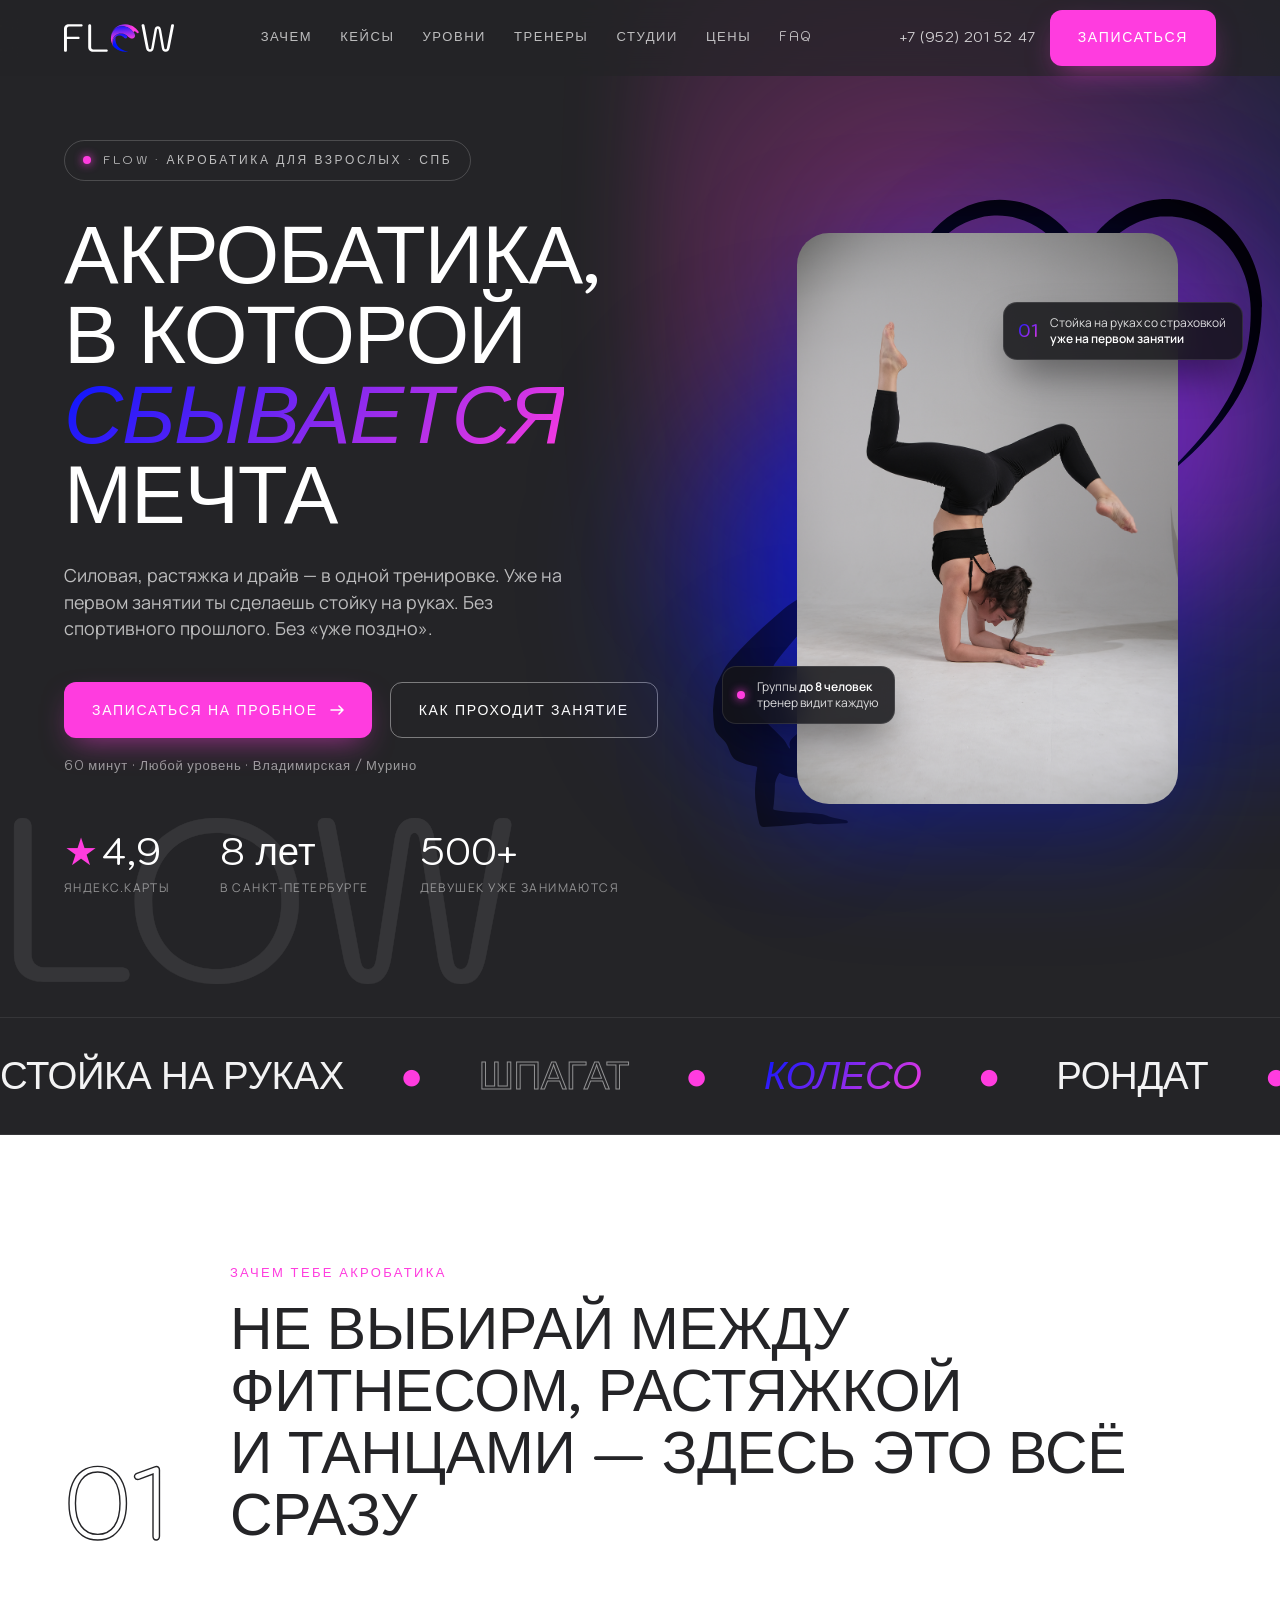
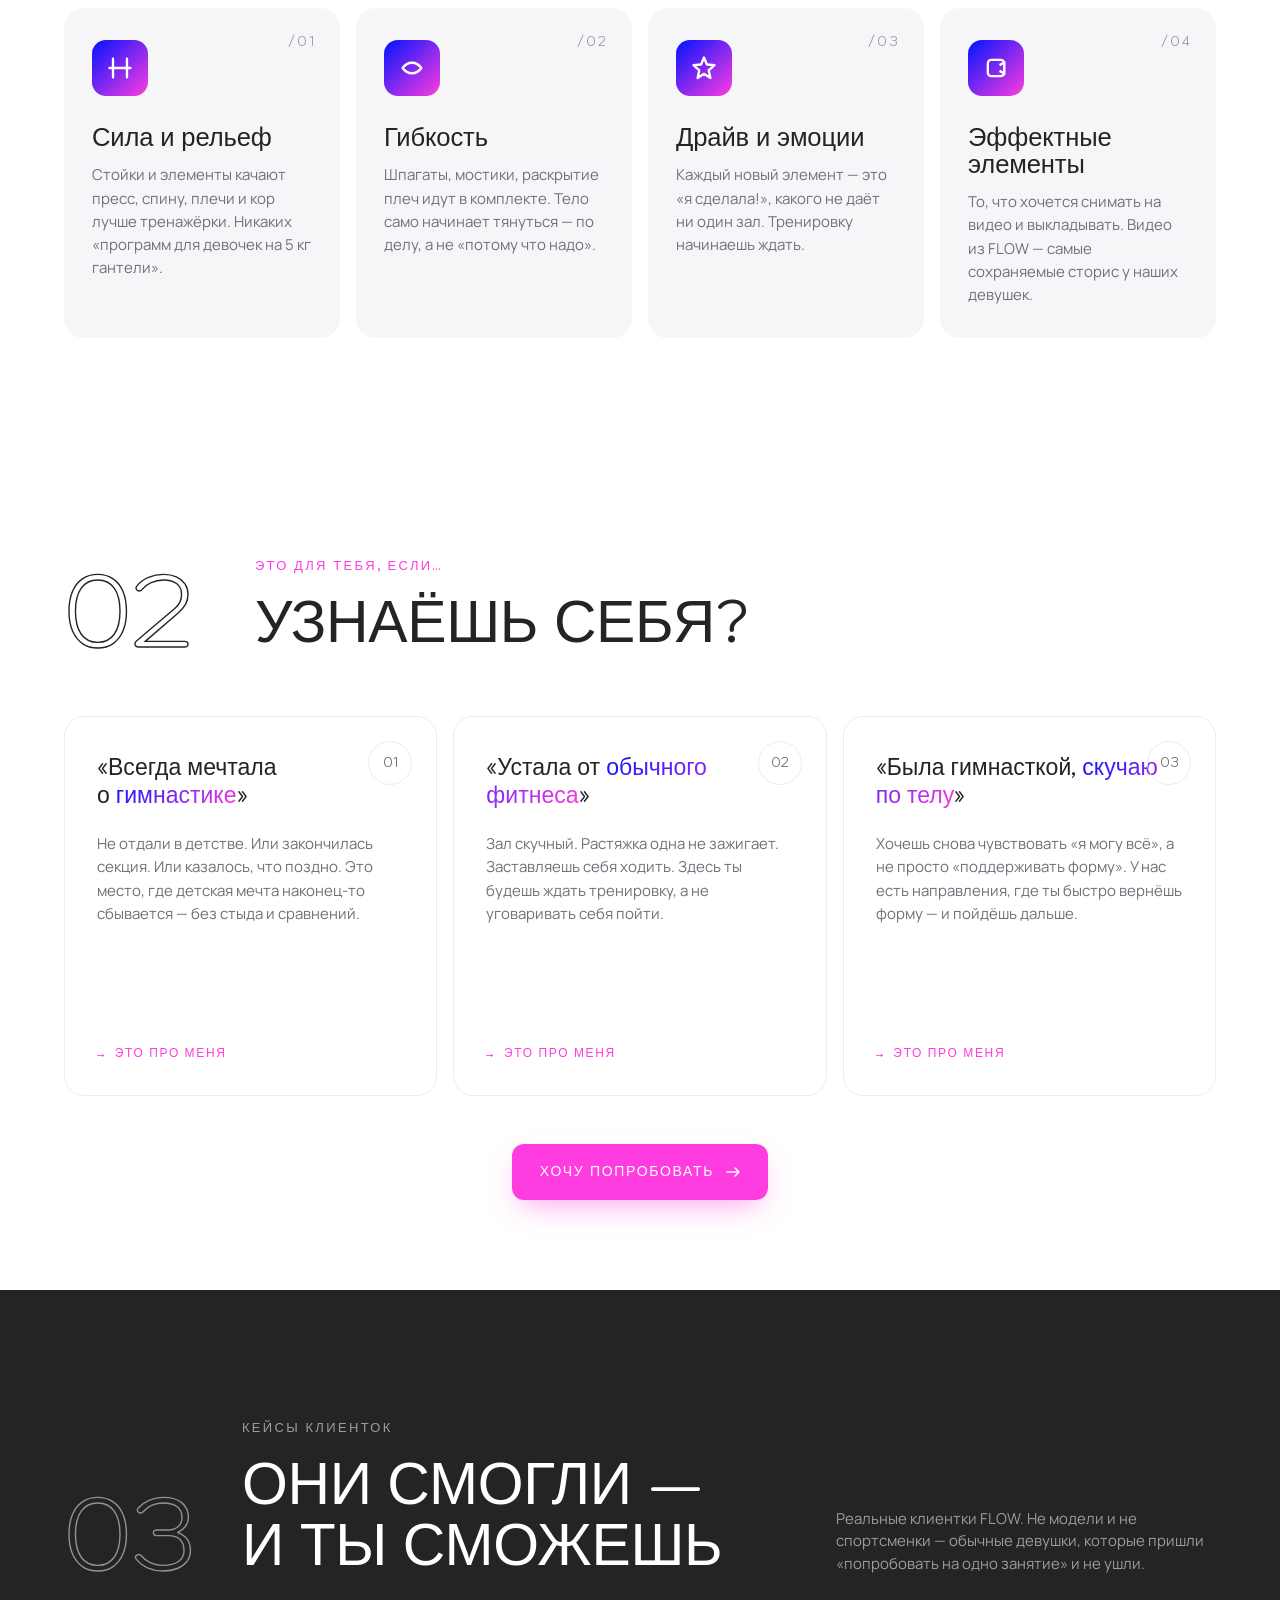
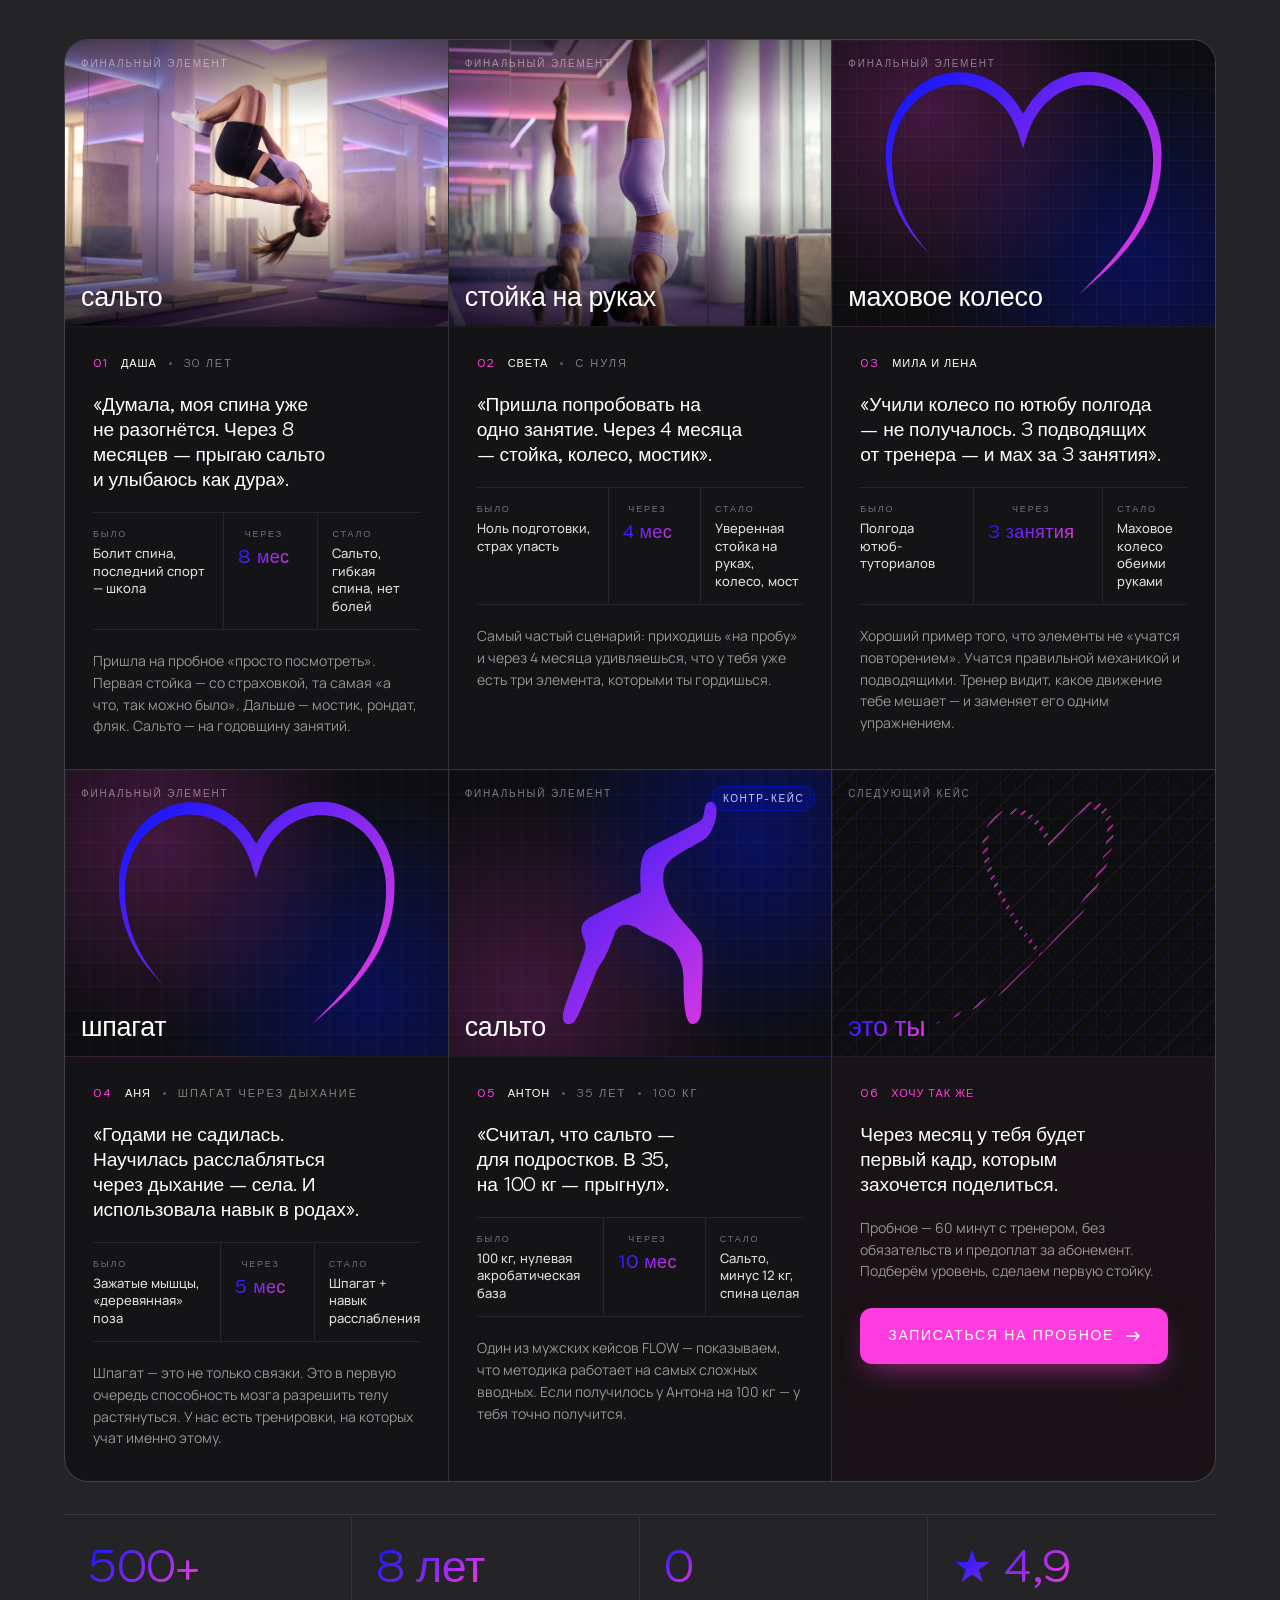
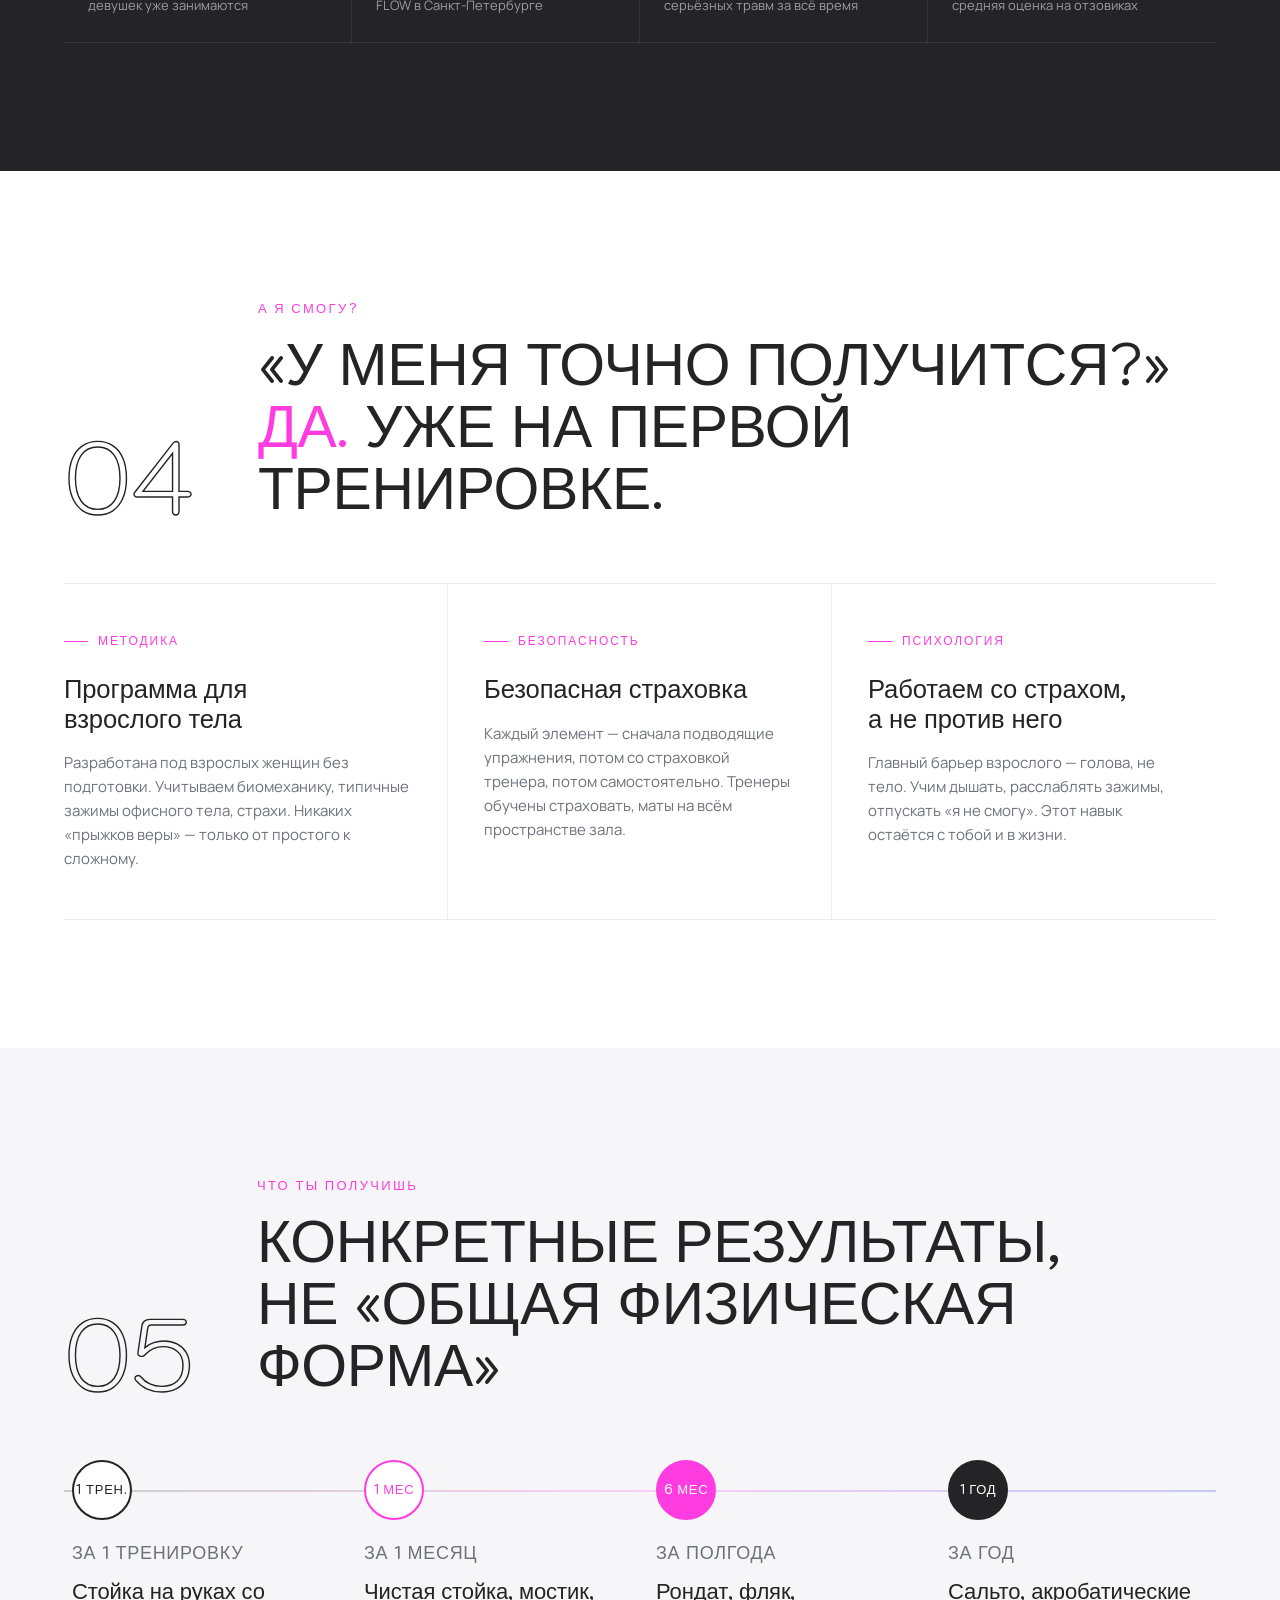
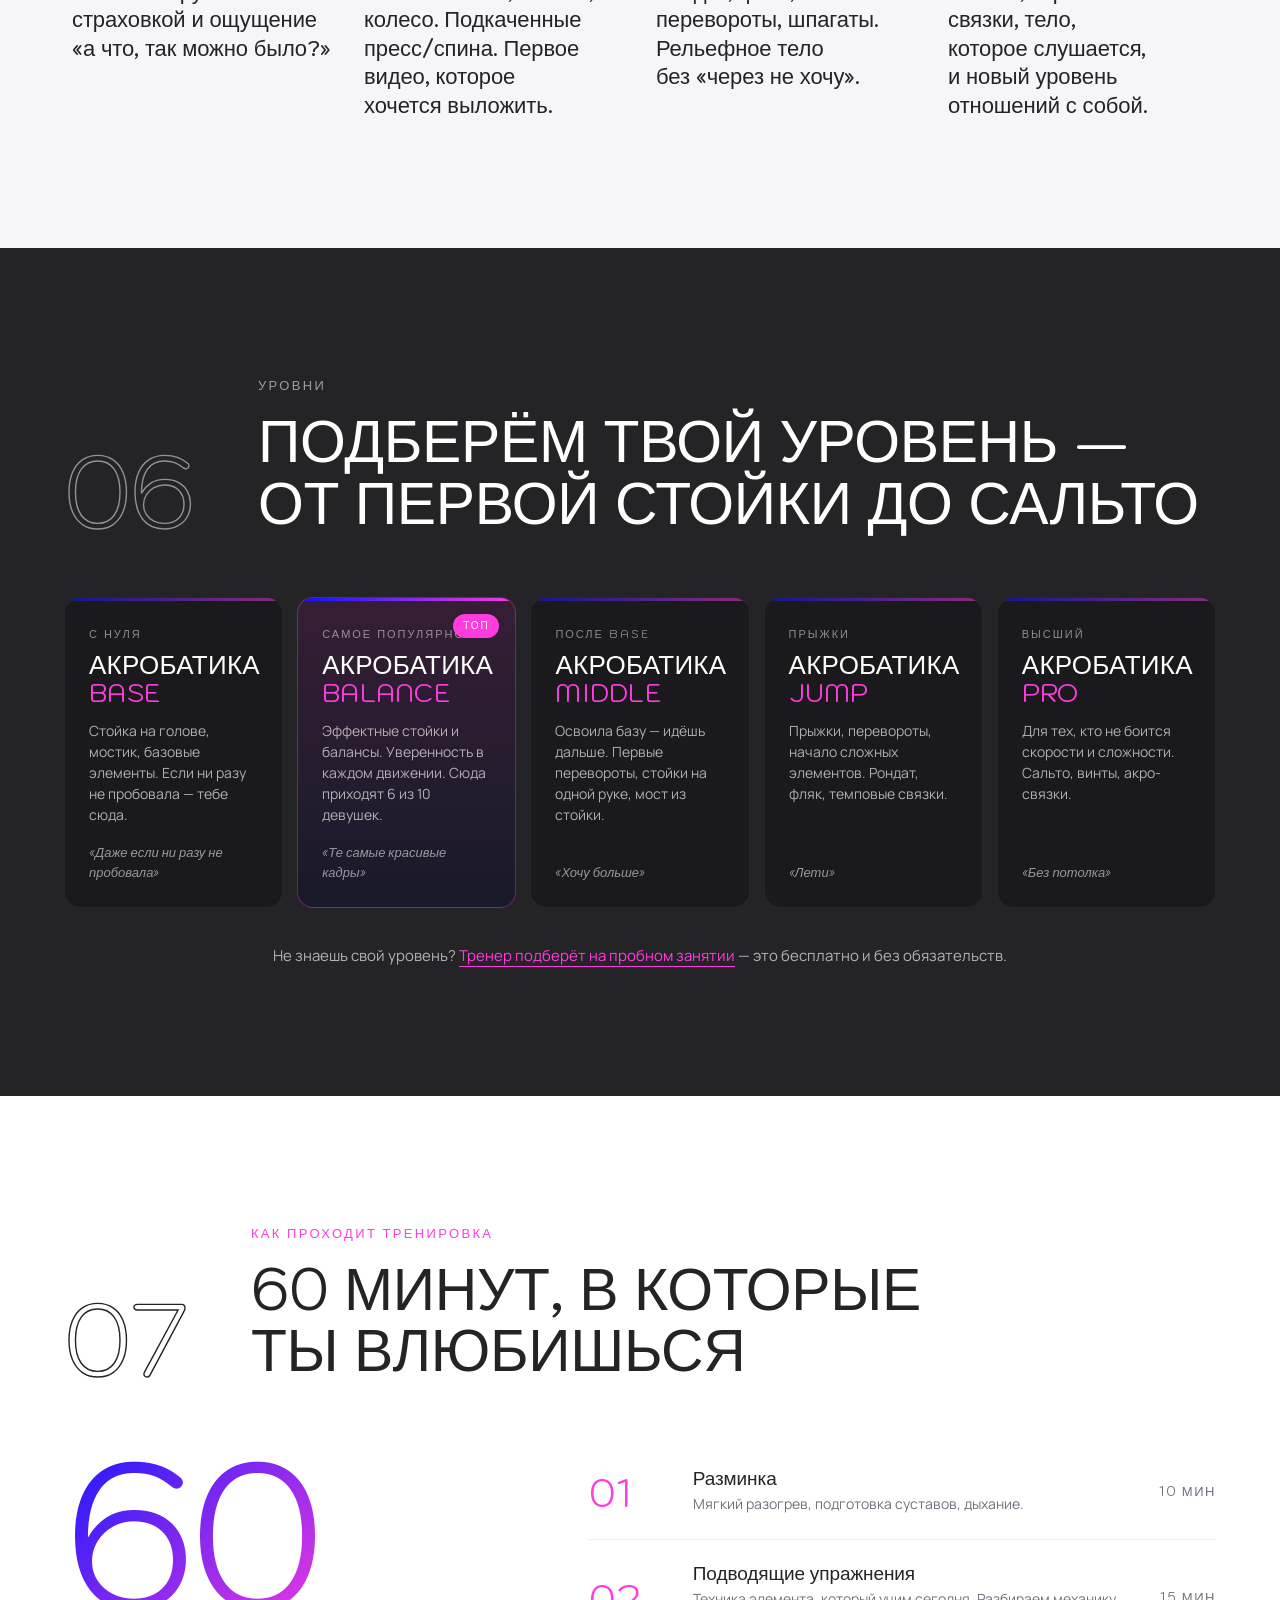
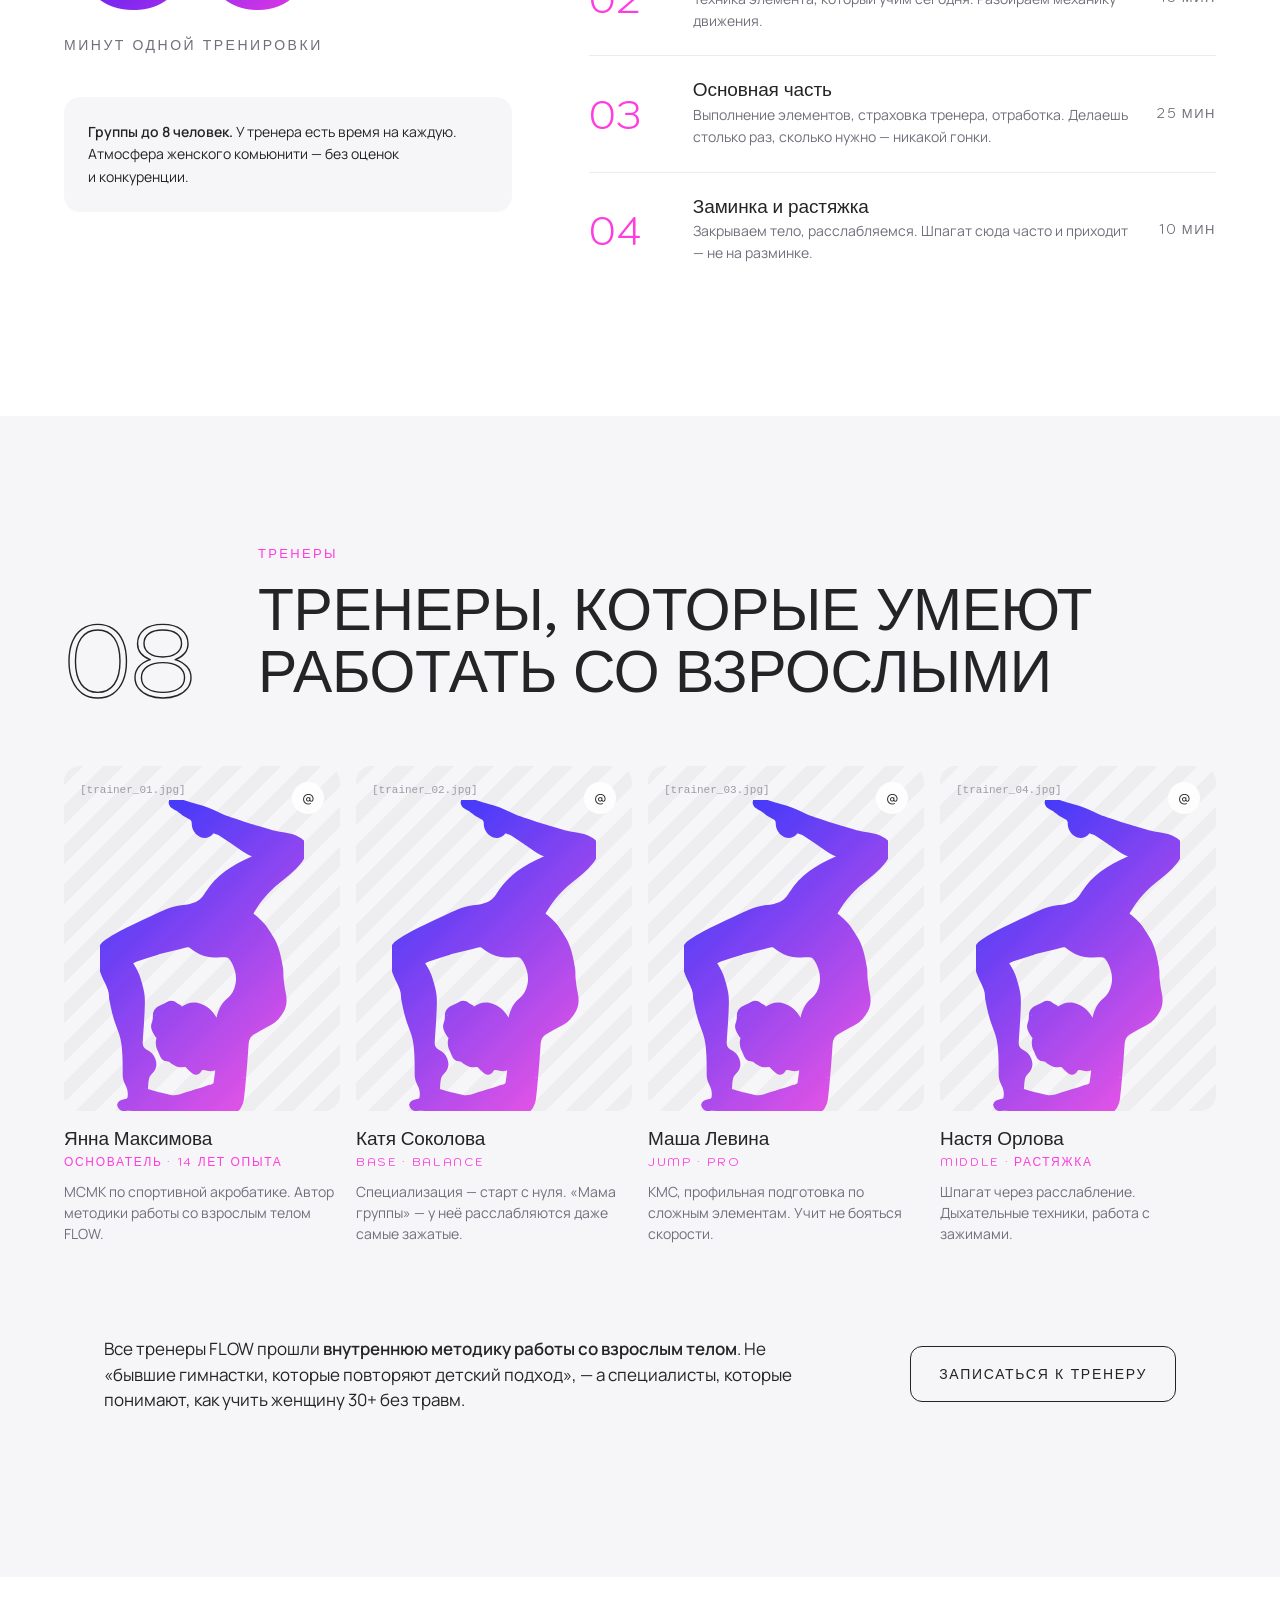
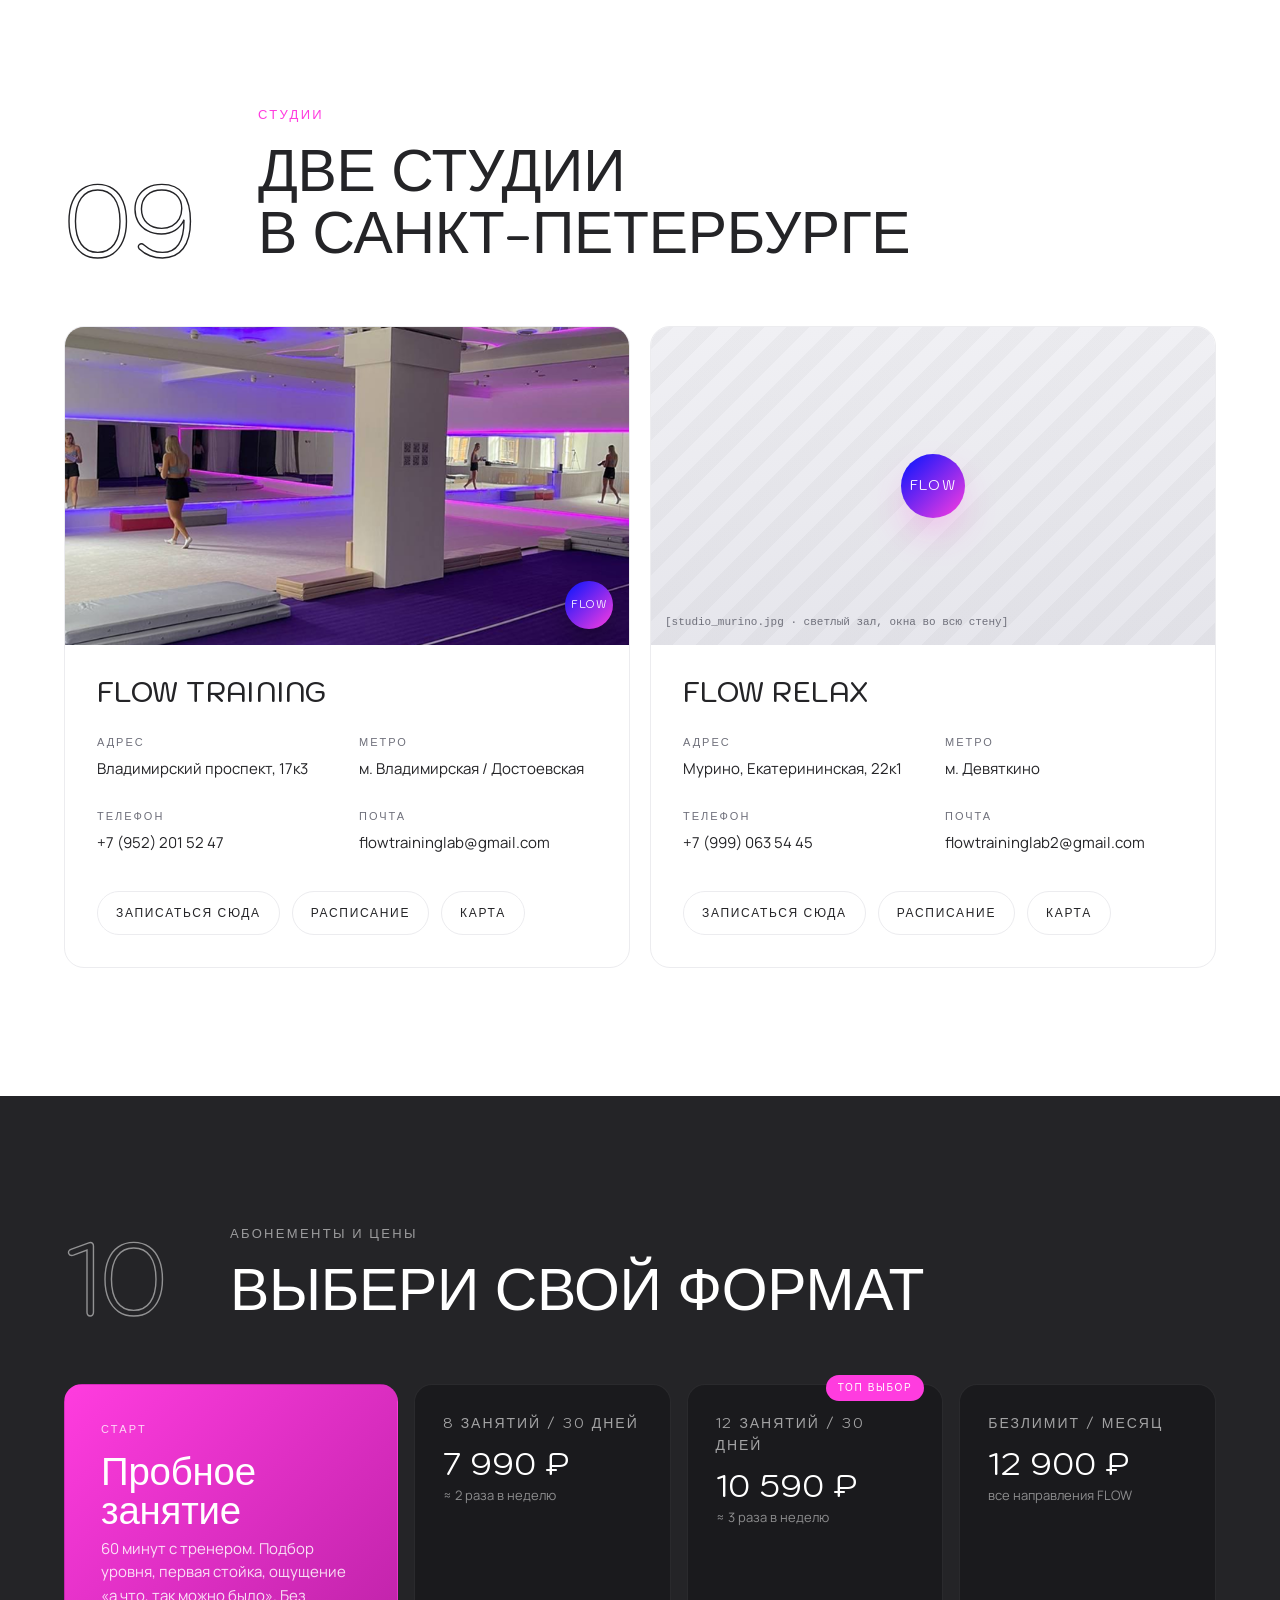
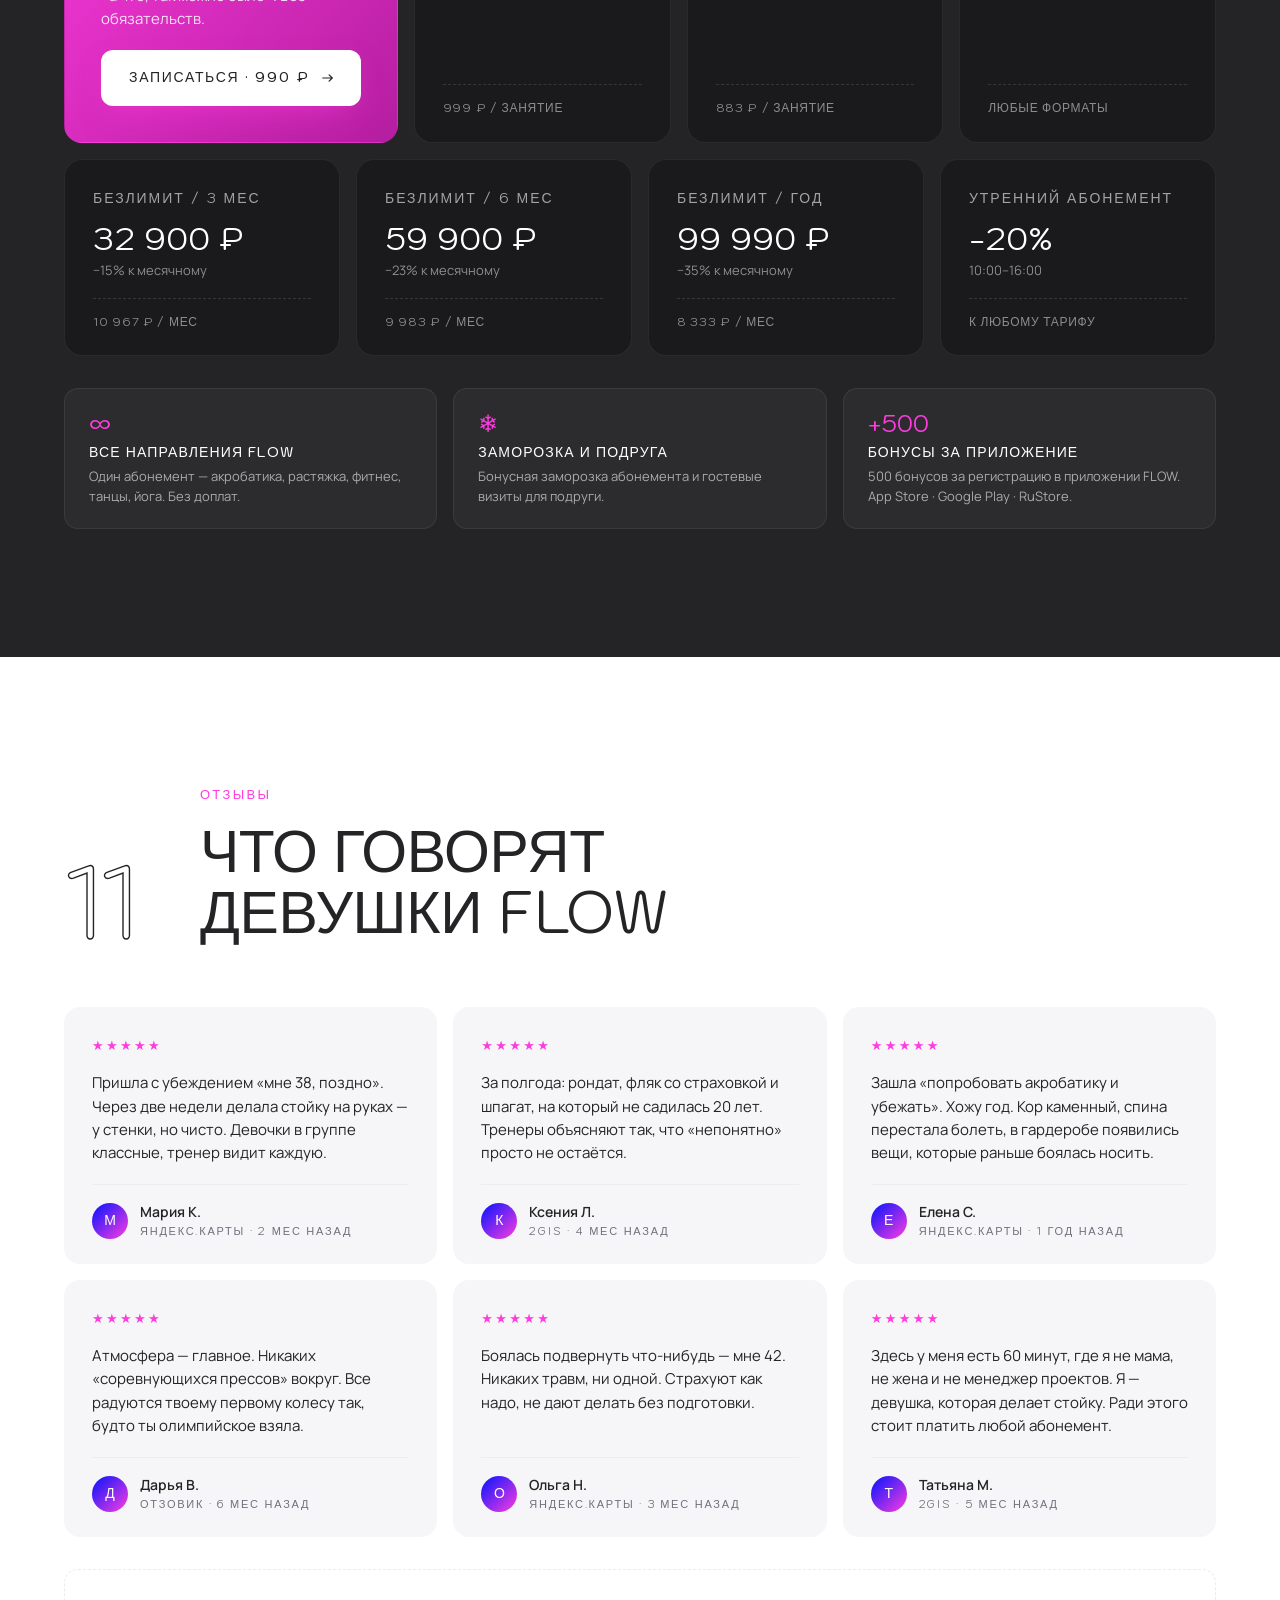
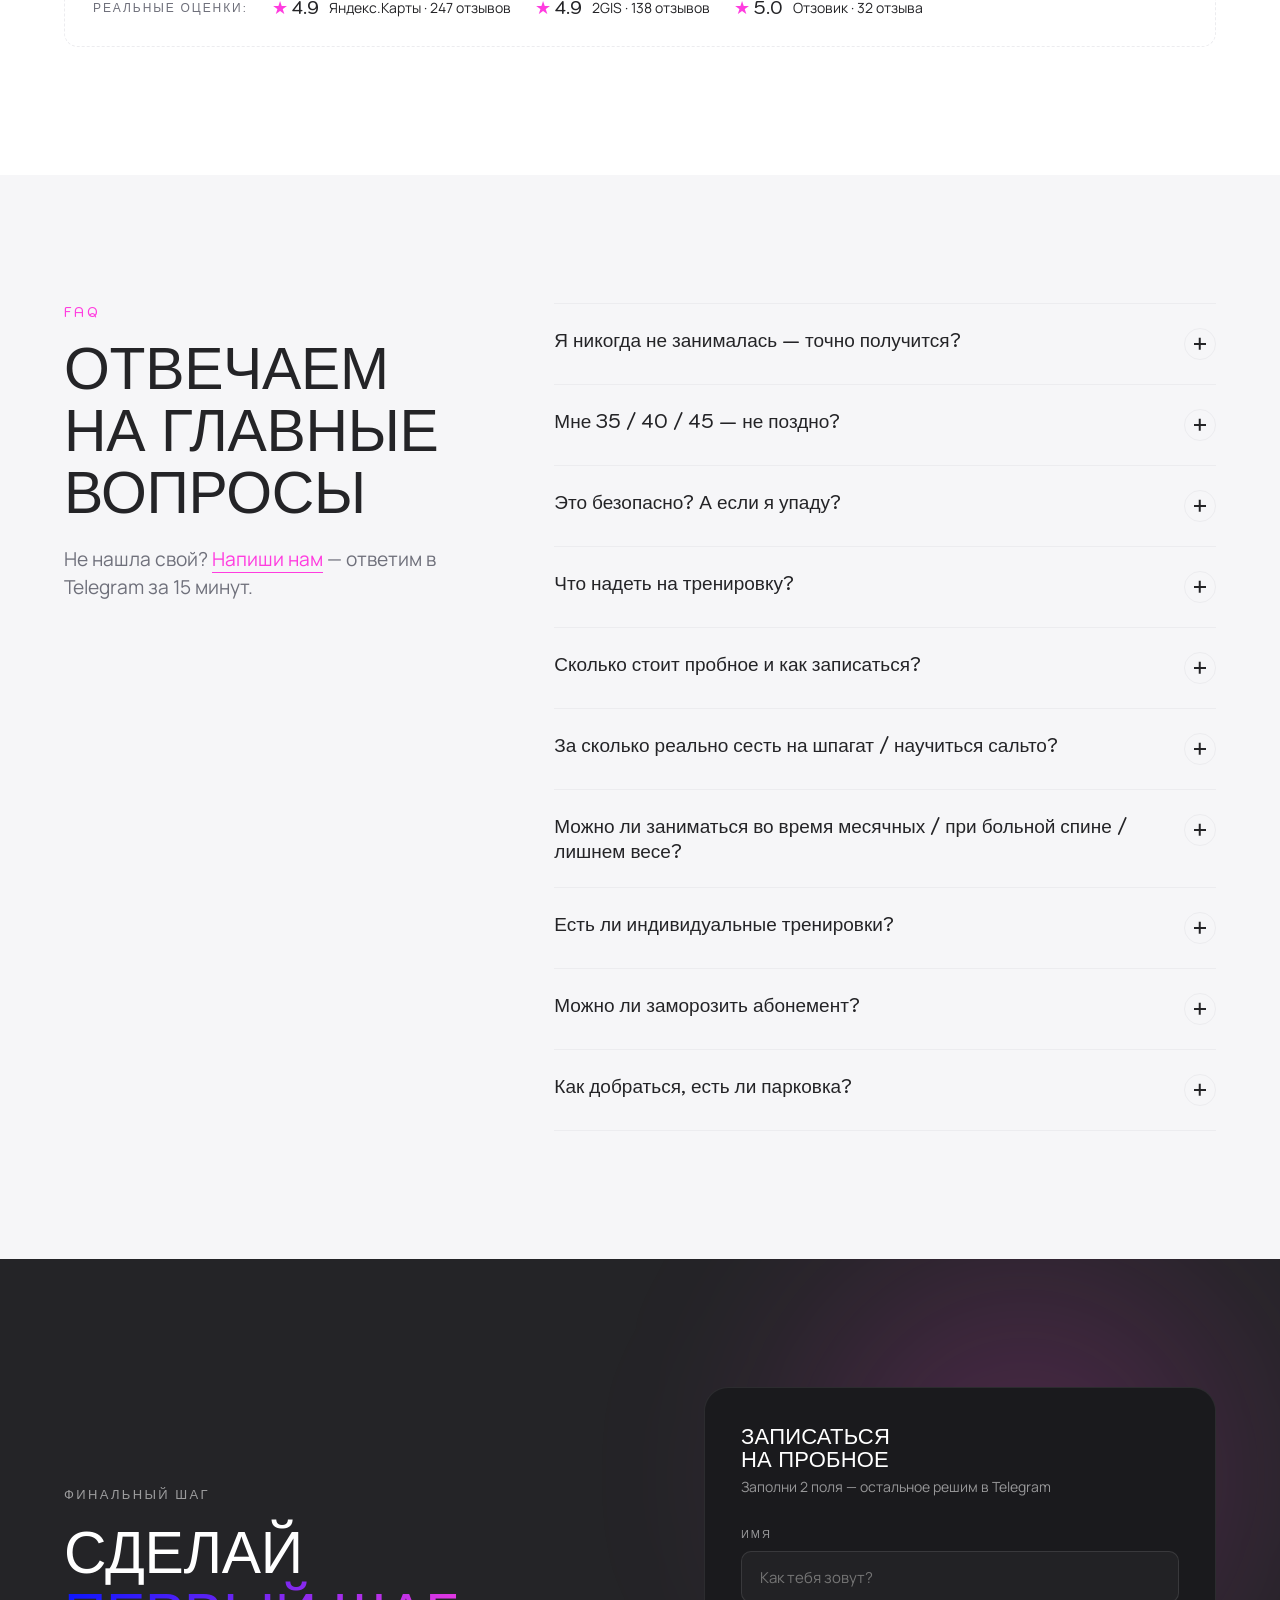
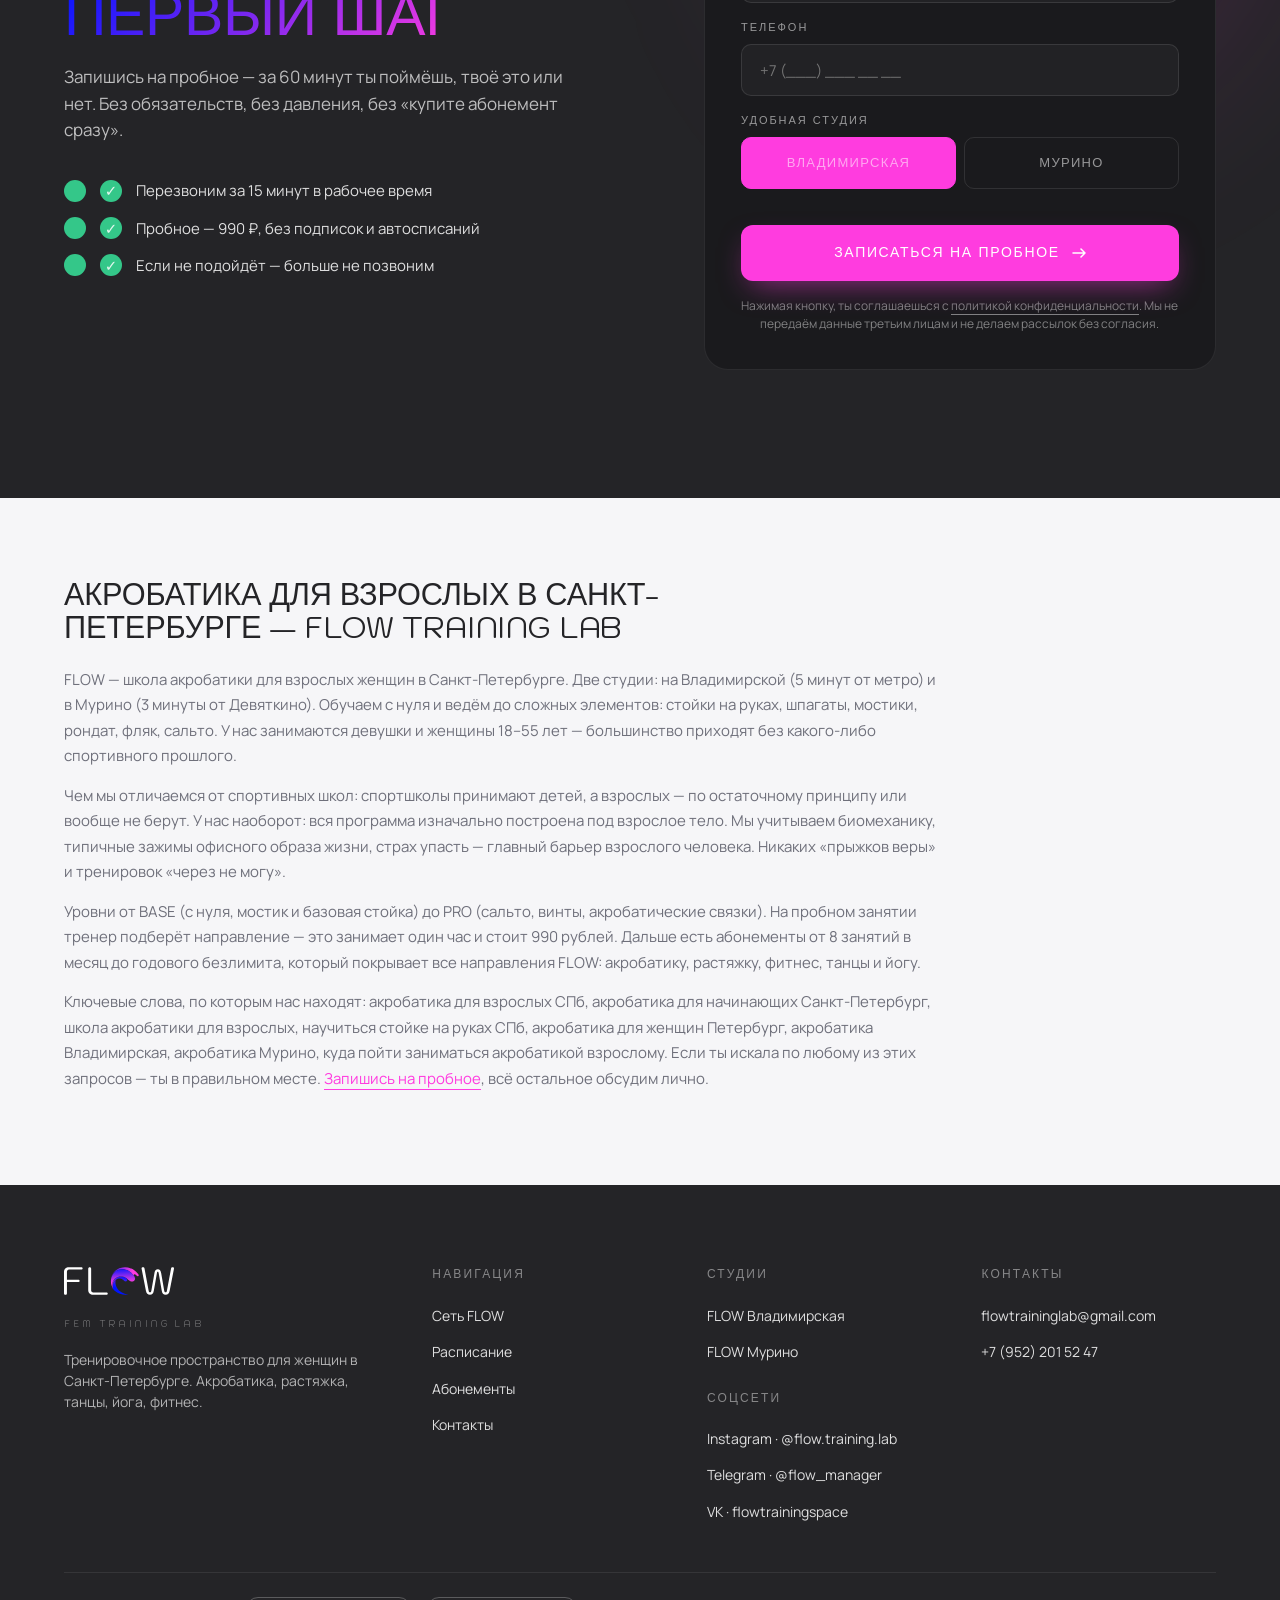
==== commit fbb43668: "Hero: drop dark plate, show full photo with rounded corners Replaces the background-image div with a" ====
--- a/index.html
+++ b/index.html
@@ -85,8 +85,7 @@
       <div class="hero-glow g-pink"></div>
       <!-- Photo plate -->
       <div class="hero-photo">
-        <div class="hero-photo-figure"></div>
-        <div class="hero-photo-grid"></div>
+        <img class="hero-photo-figure" src="assets/images/DSCF6439.png" alt="Клиентка FLOW в акробатической стойке" />
       </div>
       <!-- Floating brand chips -->
       <div class="hero-chip chip-1">
--- a/styles.css
+++ b/styles.css
@@ -356,33 +356,27 @@
   100% { transform: translate(20px,-20px); }
 }
 
-/* Photo plate — for real client photo on transparent bg */
+/* Photo plate — real client photo on transparent bg, dropped straight onto the dark hero bg (per design system §6.1) */
 .hero-photo {
   position: absolute;
-  inset: 6% 4% 6% 4%;
+  inset: 0;
   z-index: 2;
-  border-radius: 24px;
-  overflow: hidden;
-  background:
-    radial-gradient(ellipse at 50% 90%, rgba(0,20,255,0.4) 0%, transparent 60%),
-    linear-gradient(180deg, #1a1a22 0%, #0d0d12 100%);
-  border: 1px solid rgba(255,255,255,0.07);
-  box-shadow: 0 60px 120px -40px rgba(0,0,0,0.7);
+  display: flex;
+  align-items: center;
+  justify-content: center;
+  pointer-events: none;
 }
 .hero-photo-figure {
-  position: absolute;
-  inset: 0;
-  background: url("assets/images/DSCF6439.png") 30% 78% / cover no-repeat;
-  filter: drop-shadow(0 20px 40px rgba(255,60,223,0.25));
-}
-.hero-photo-grid {
-  position: absolute; inset: 0;
-  background-image:
-    linear-gradient(to right, rgba(255,255,255,0.04) 1px, transparent 1px),
-    linear-gradient(to bottom, rgba(255,255,255,0.04) 1px, transparent 1px);
-  background-size: 32px 32px;
-  pointer-events: none;
-}
+  max-width: 100%;
+  max-height: 100%;
+  width: auto;
+  height: auto;
+  object-fit: contain;
+  border-radius: 32px;
+  filter: drop-shadow(0 30px 60px rgba(0,20,255,0.35));
+  display: block;
+}
+.hero-photo-grid { display: none; }
 .hero-photo-caption {
   position: absolute; left: 16px; bottom: 16px;
   font-family: ui-monospace, 'SF Mono', Menlo, monospace;
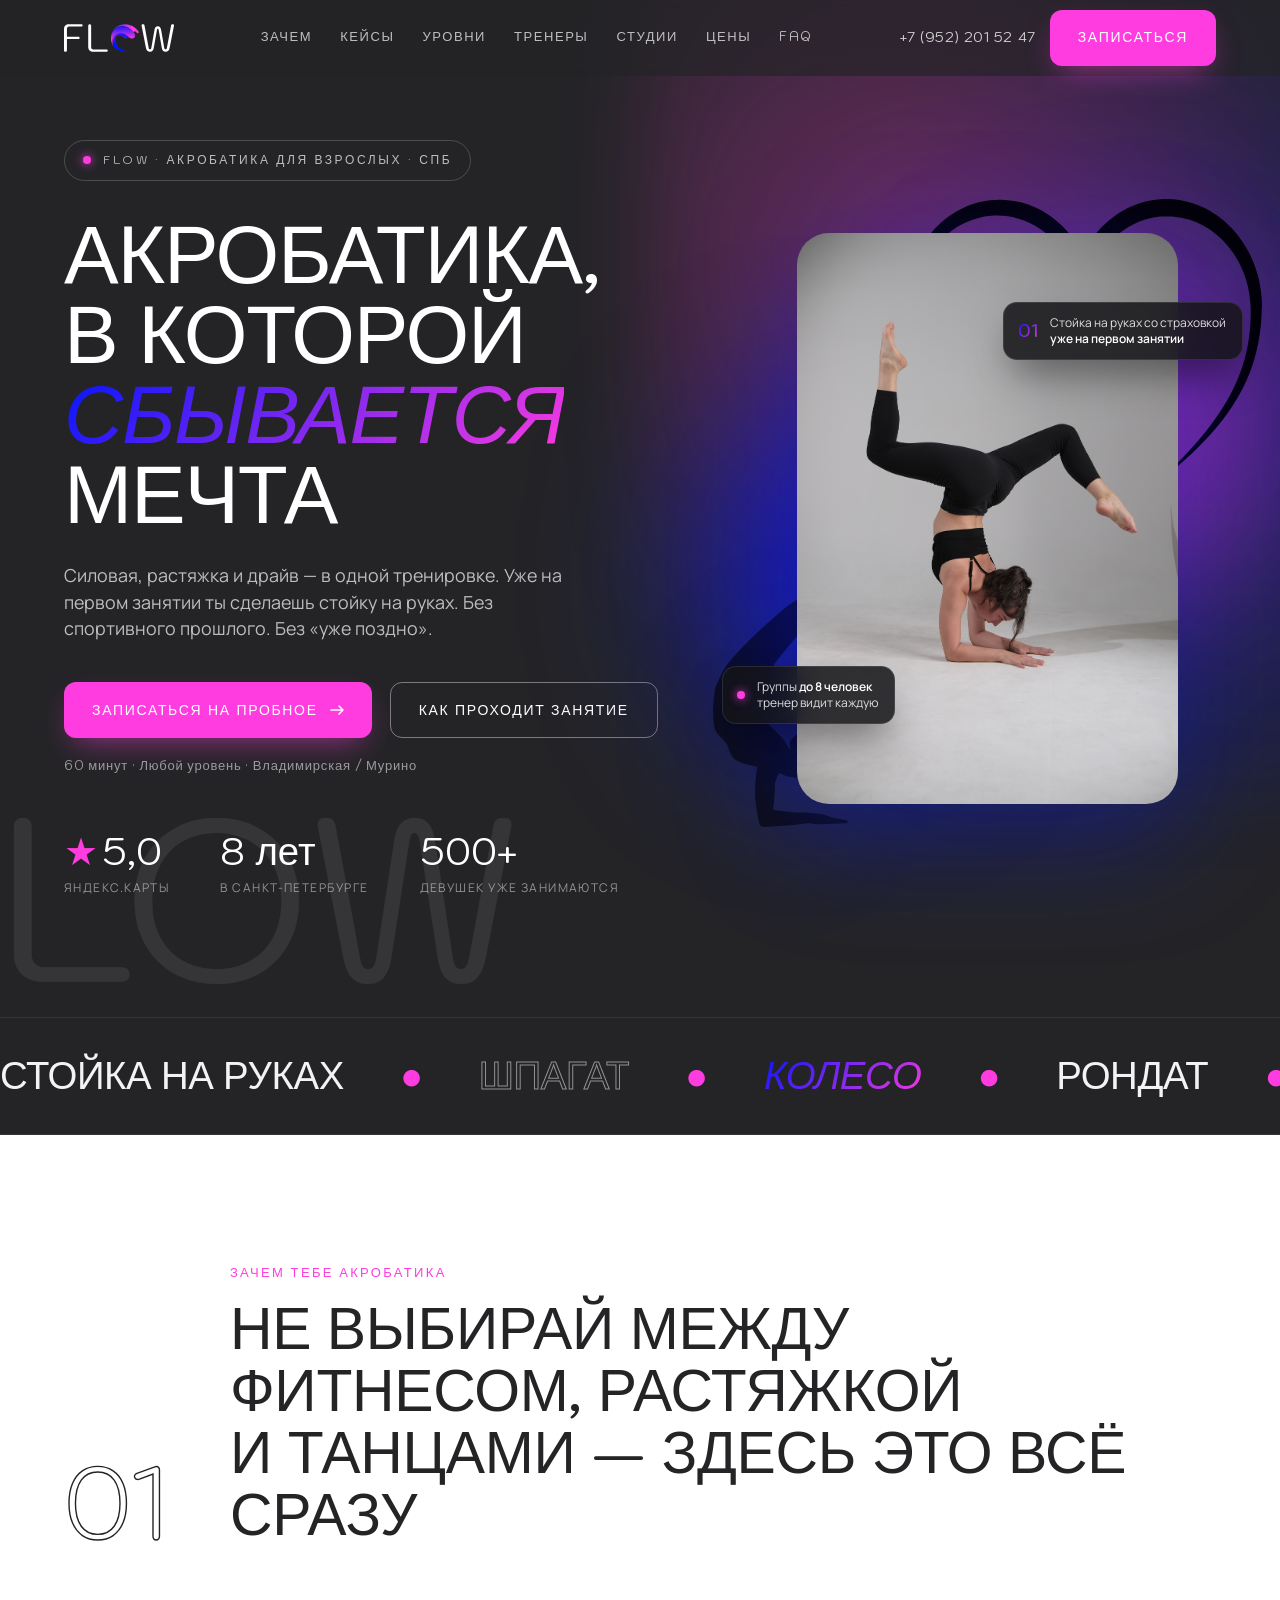
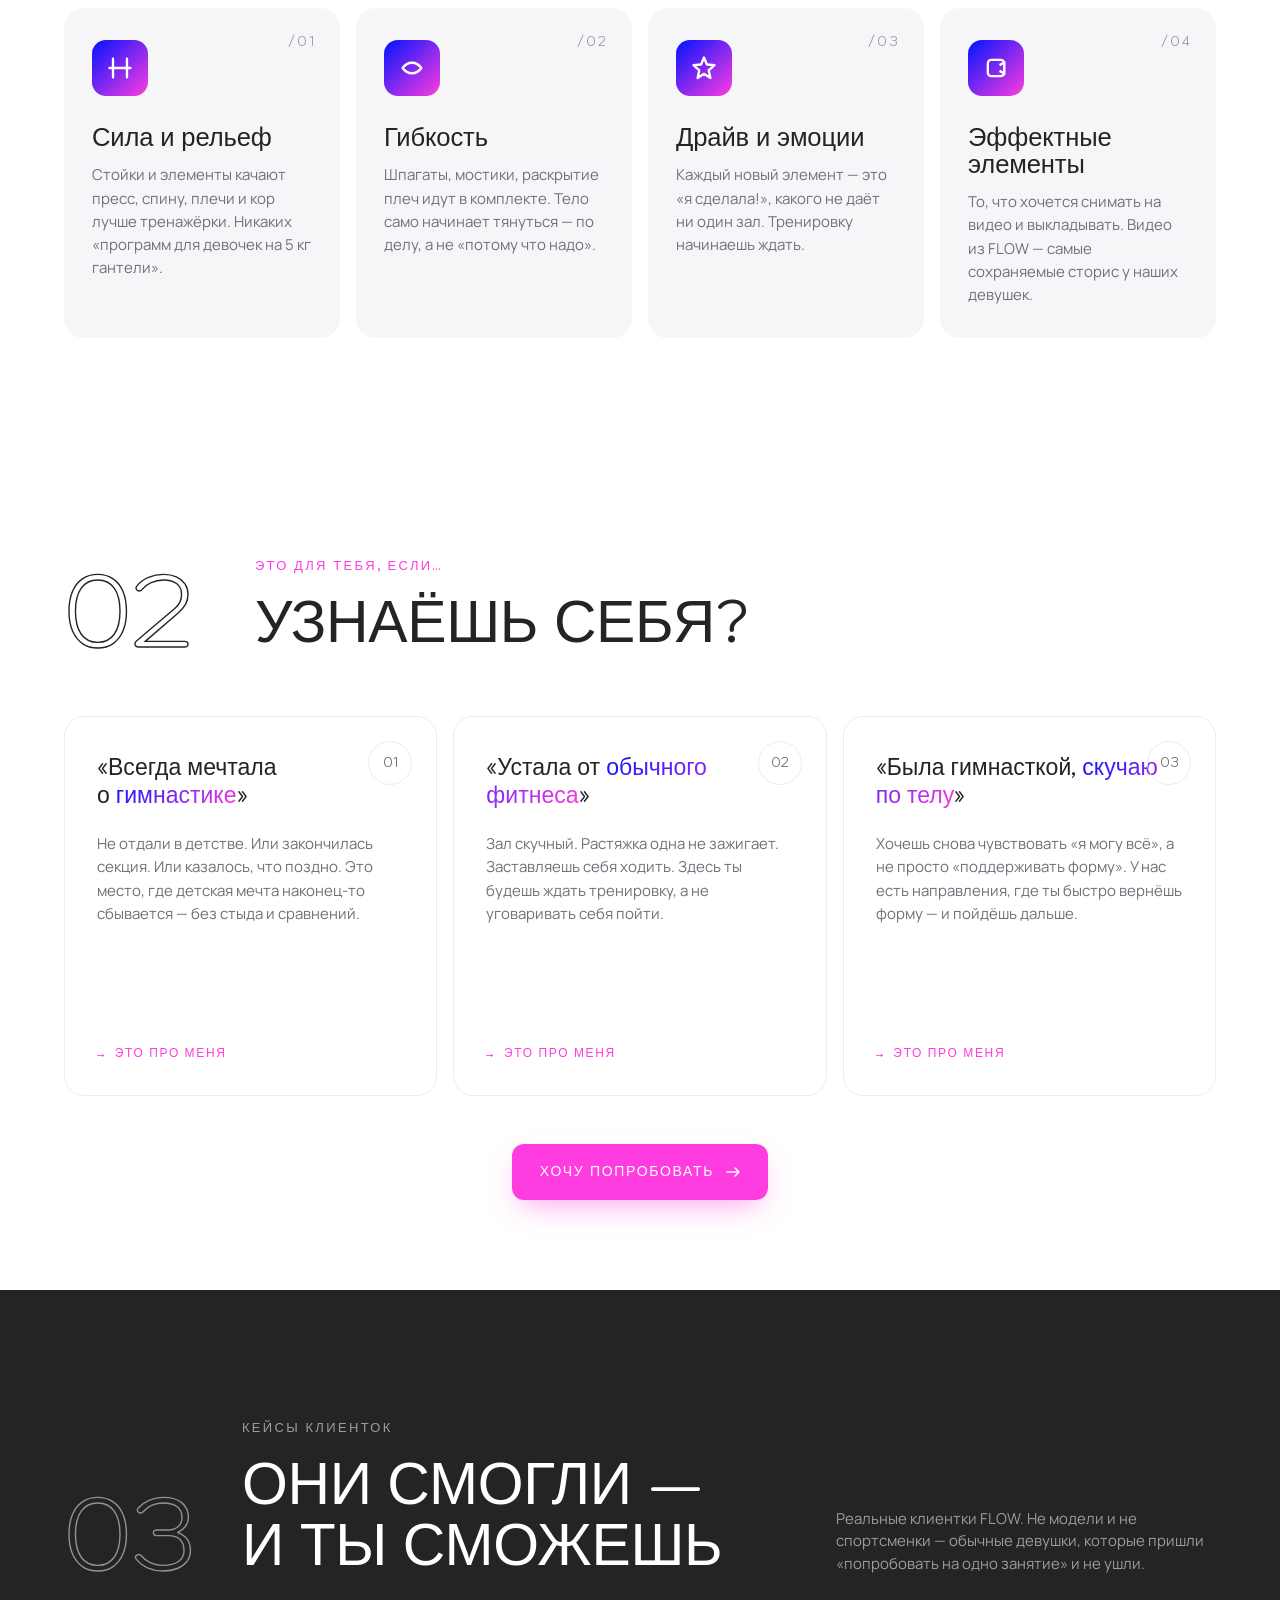
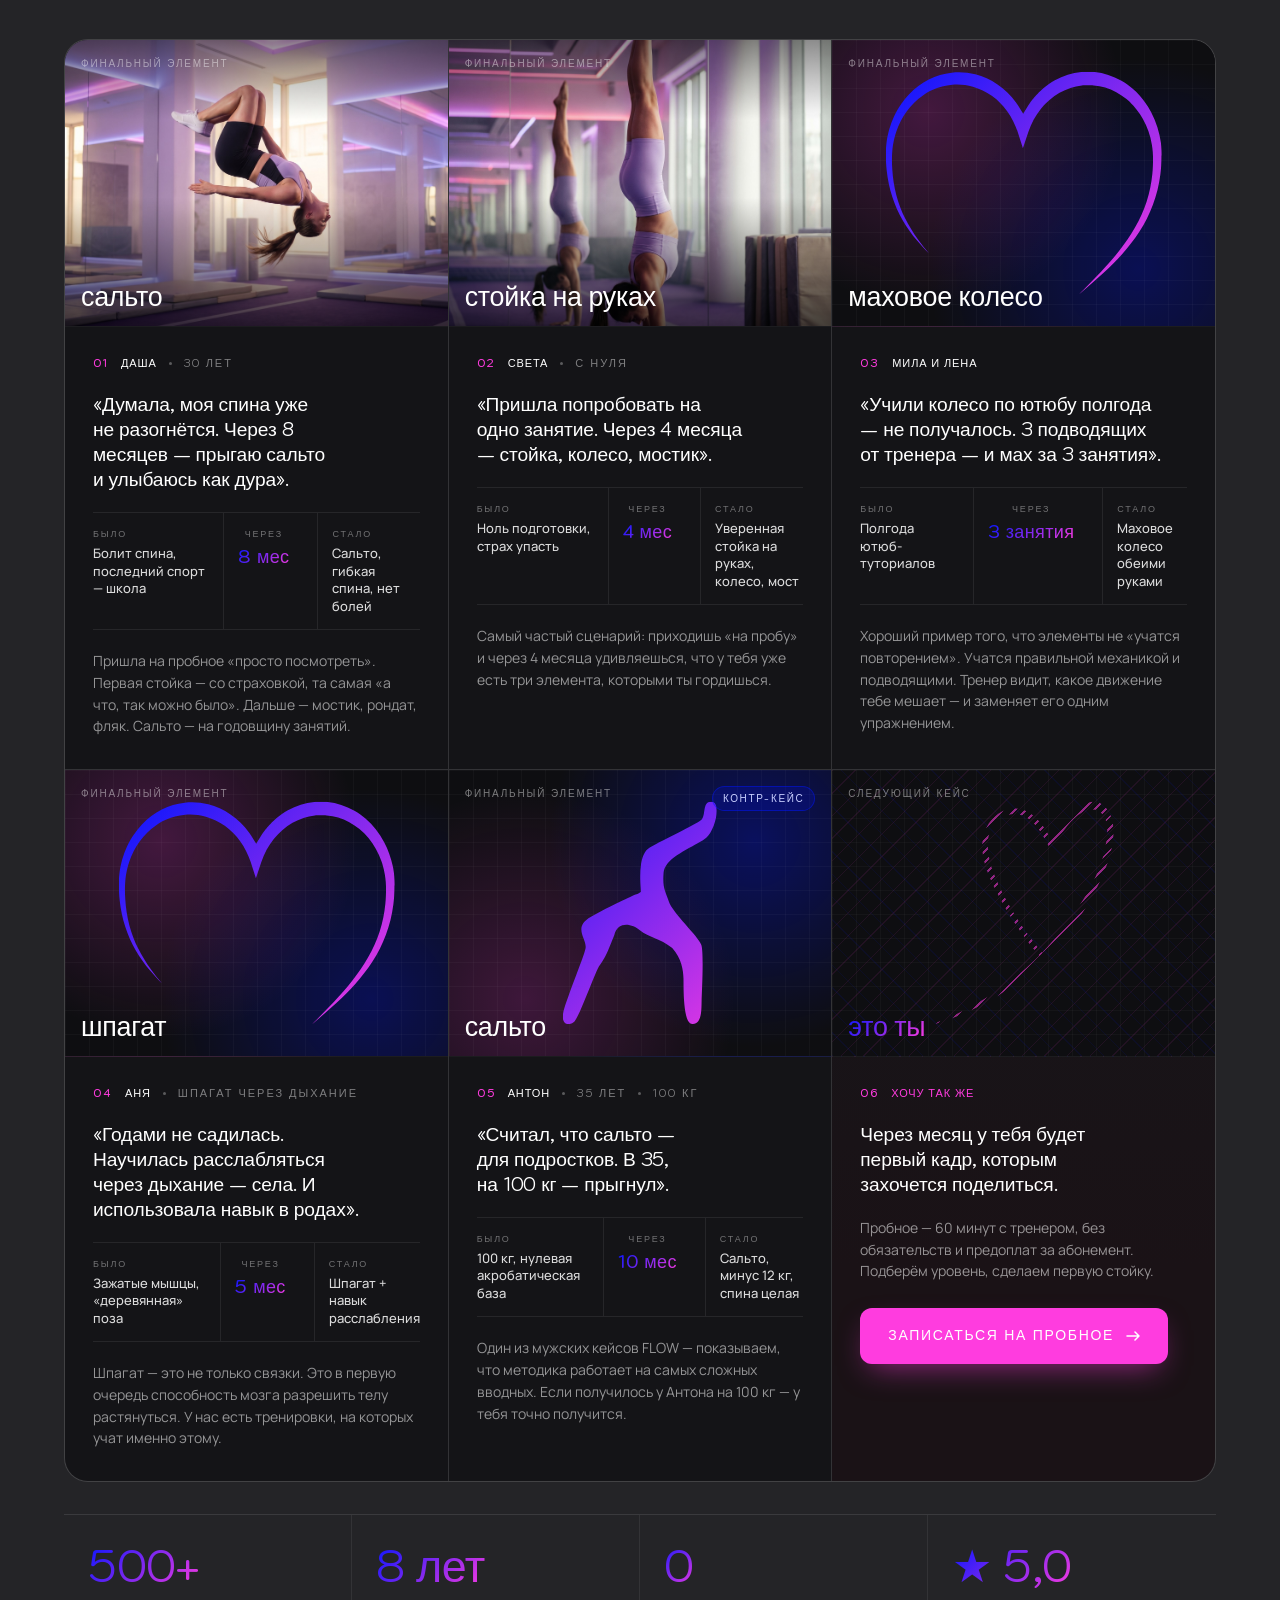
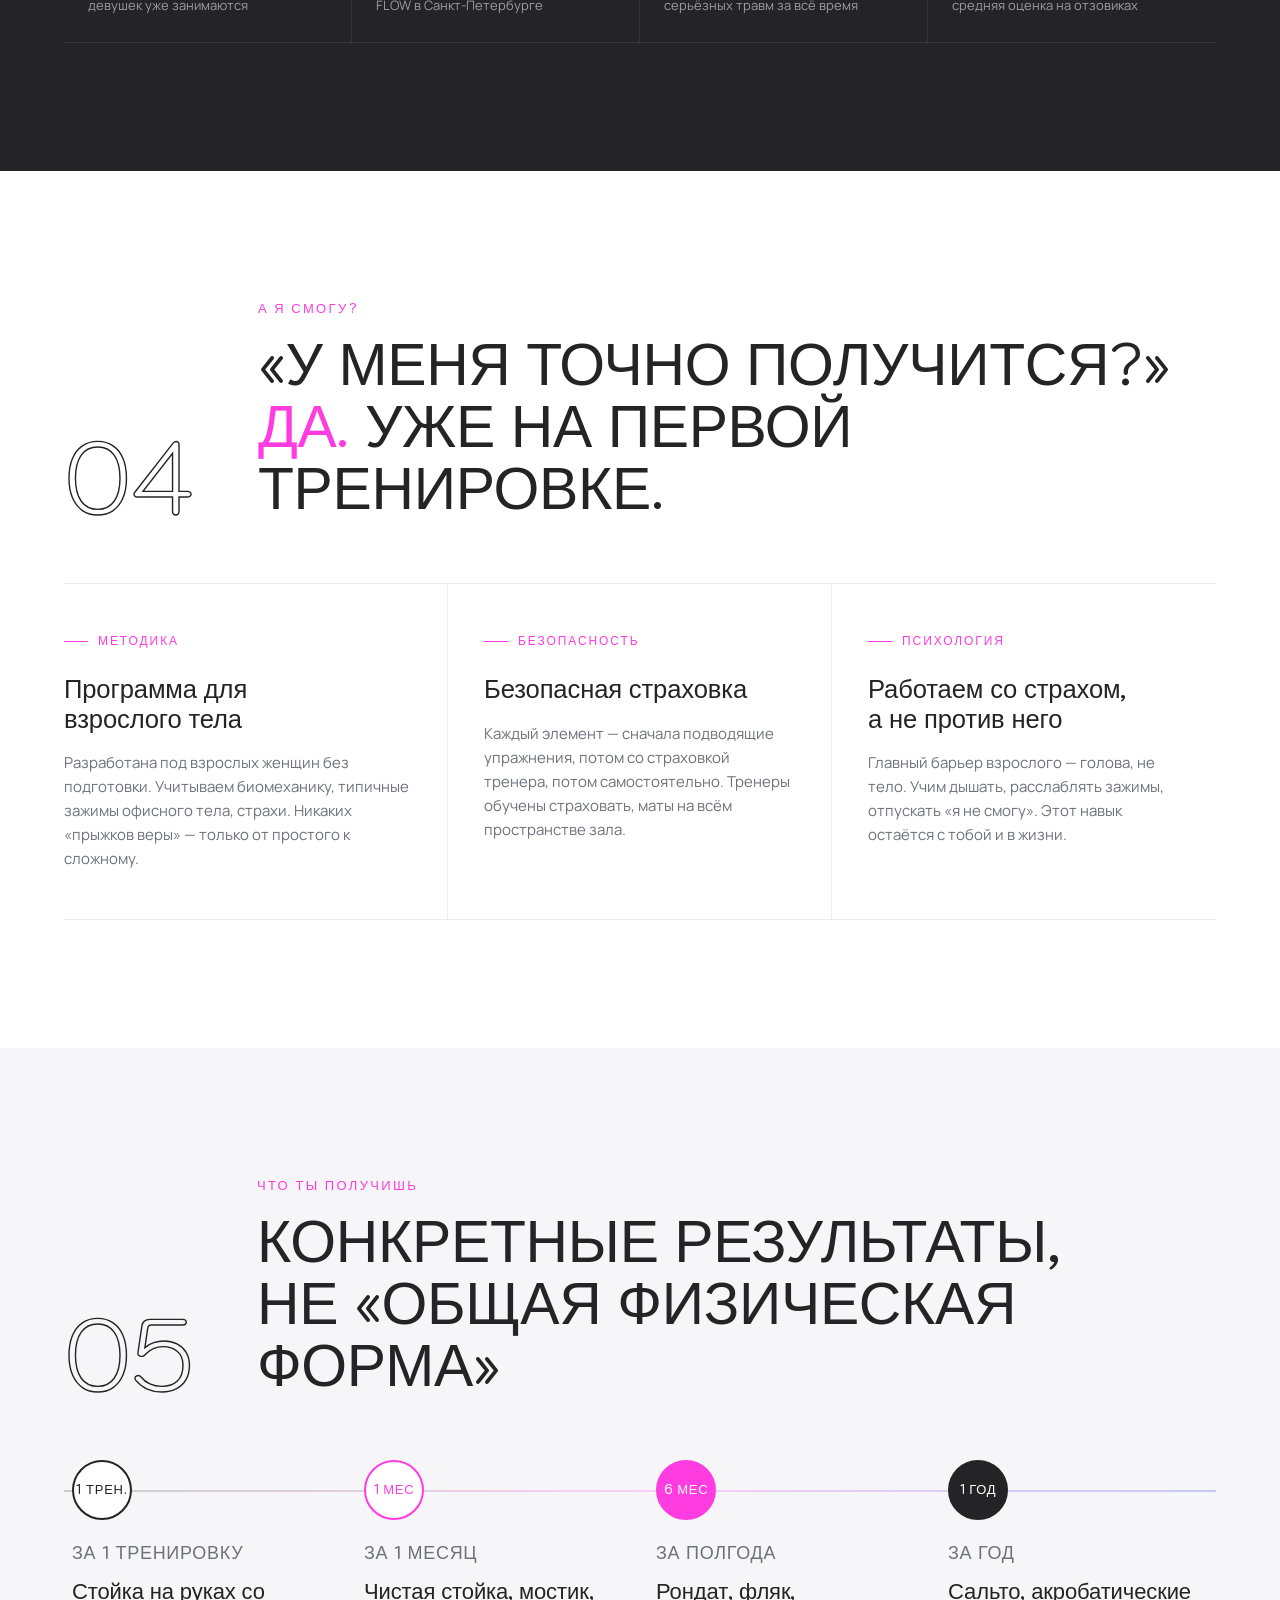
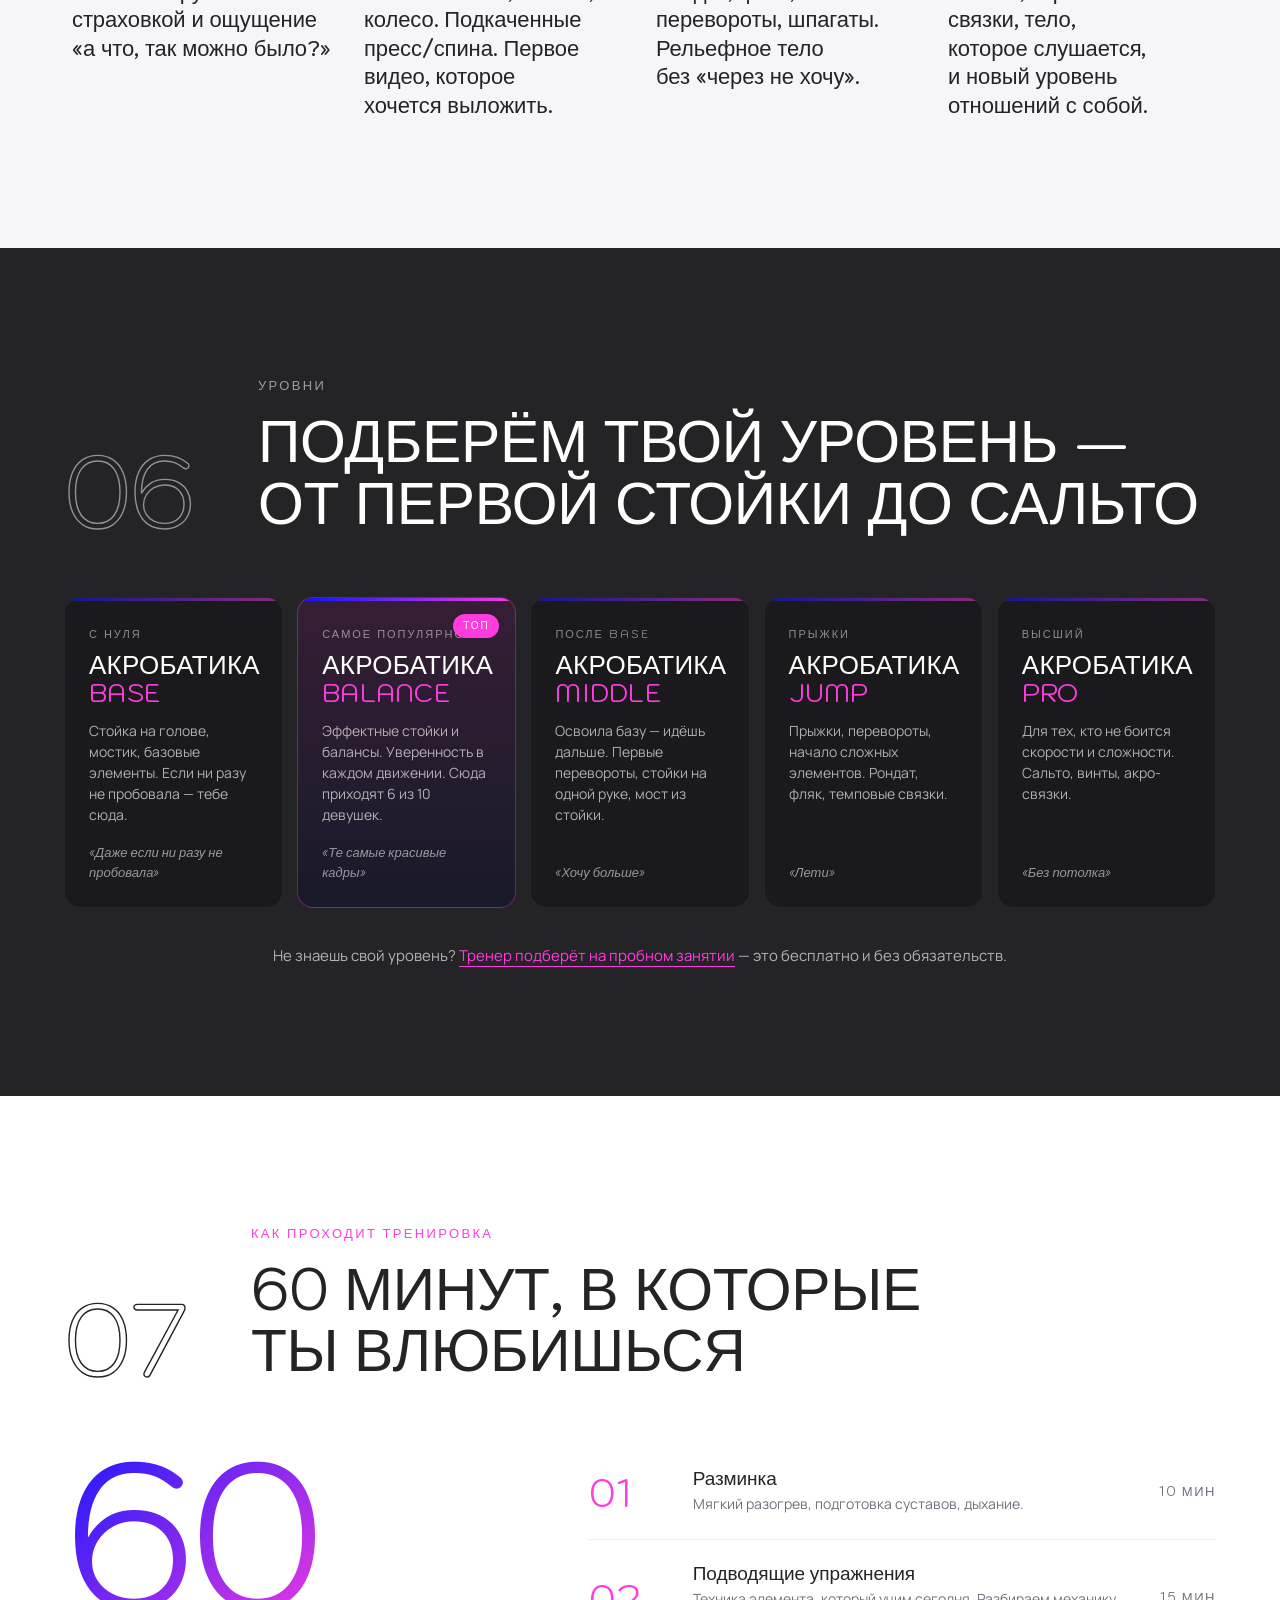
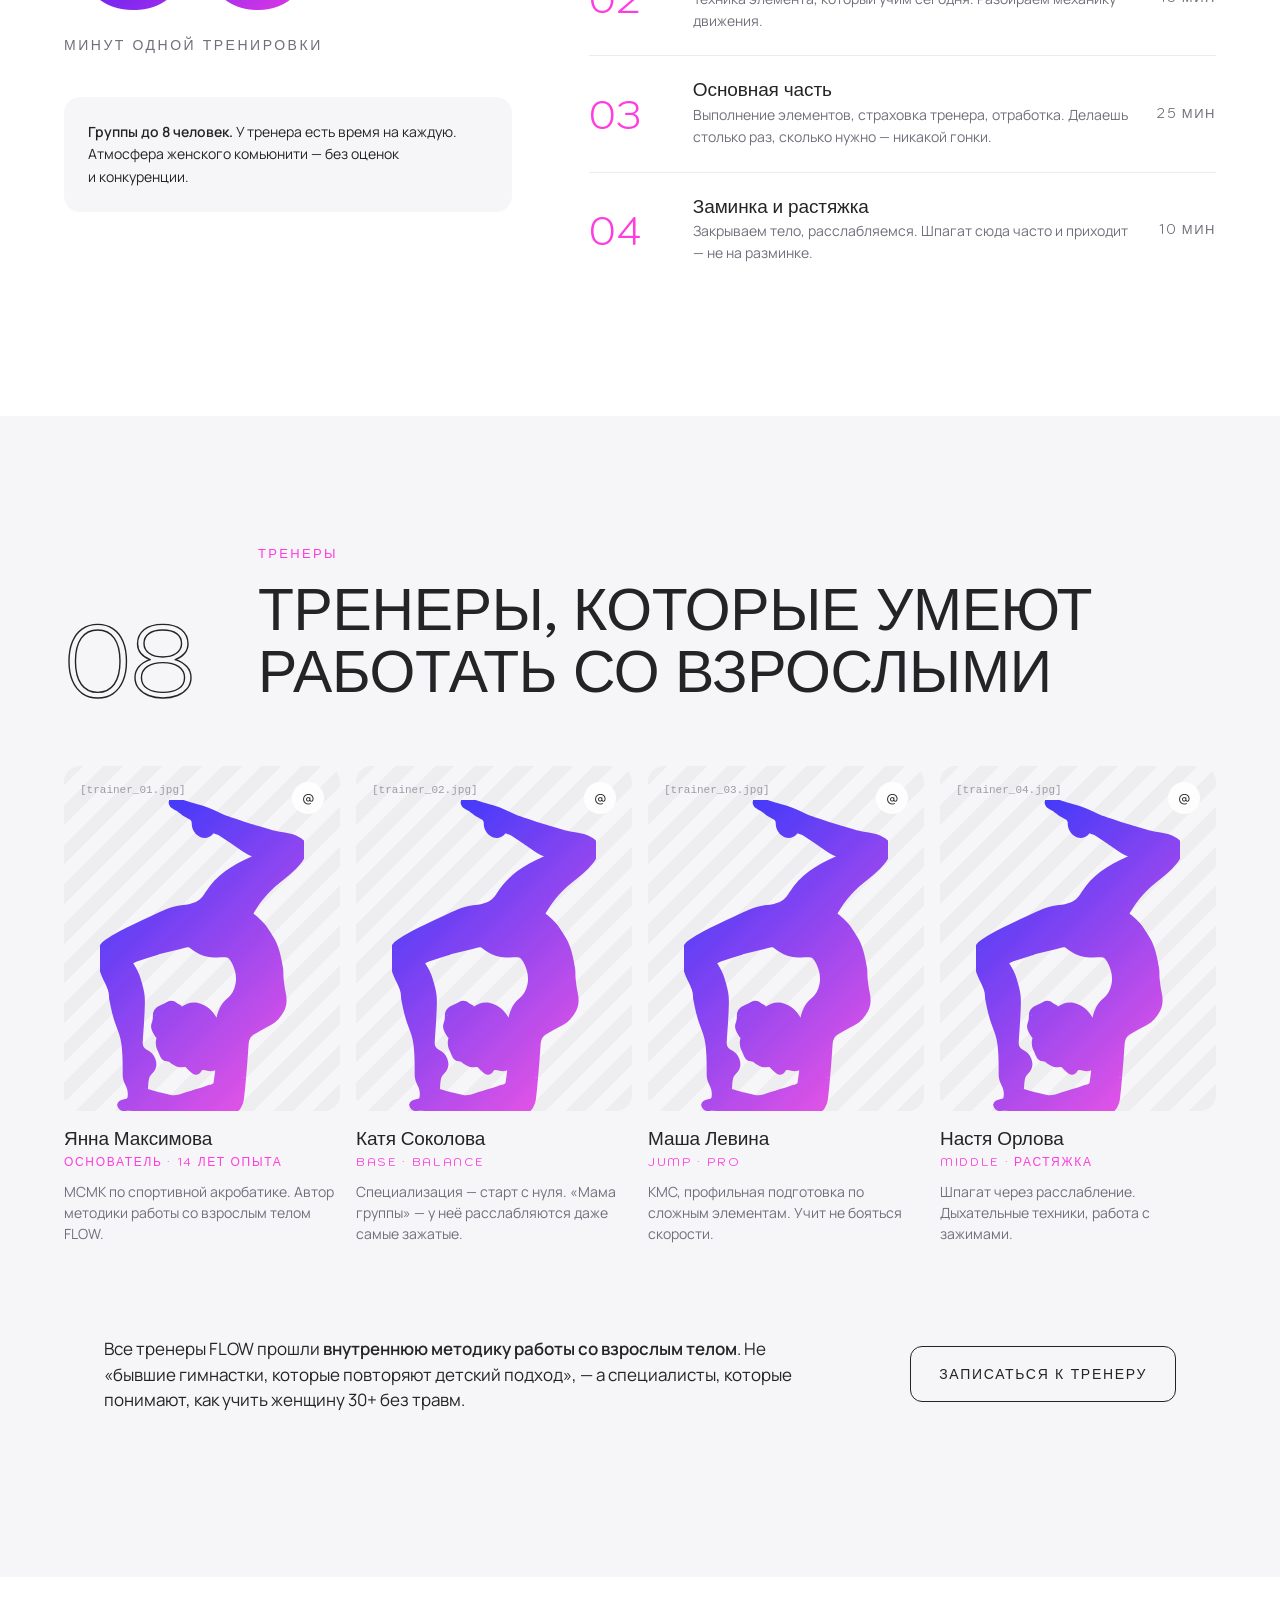
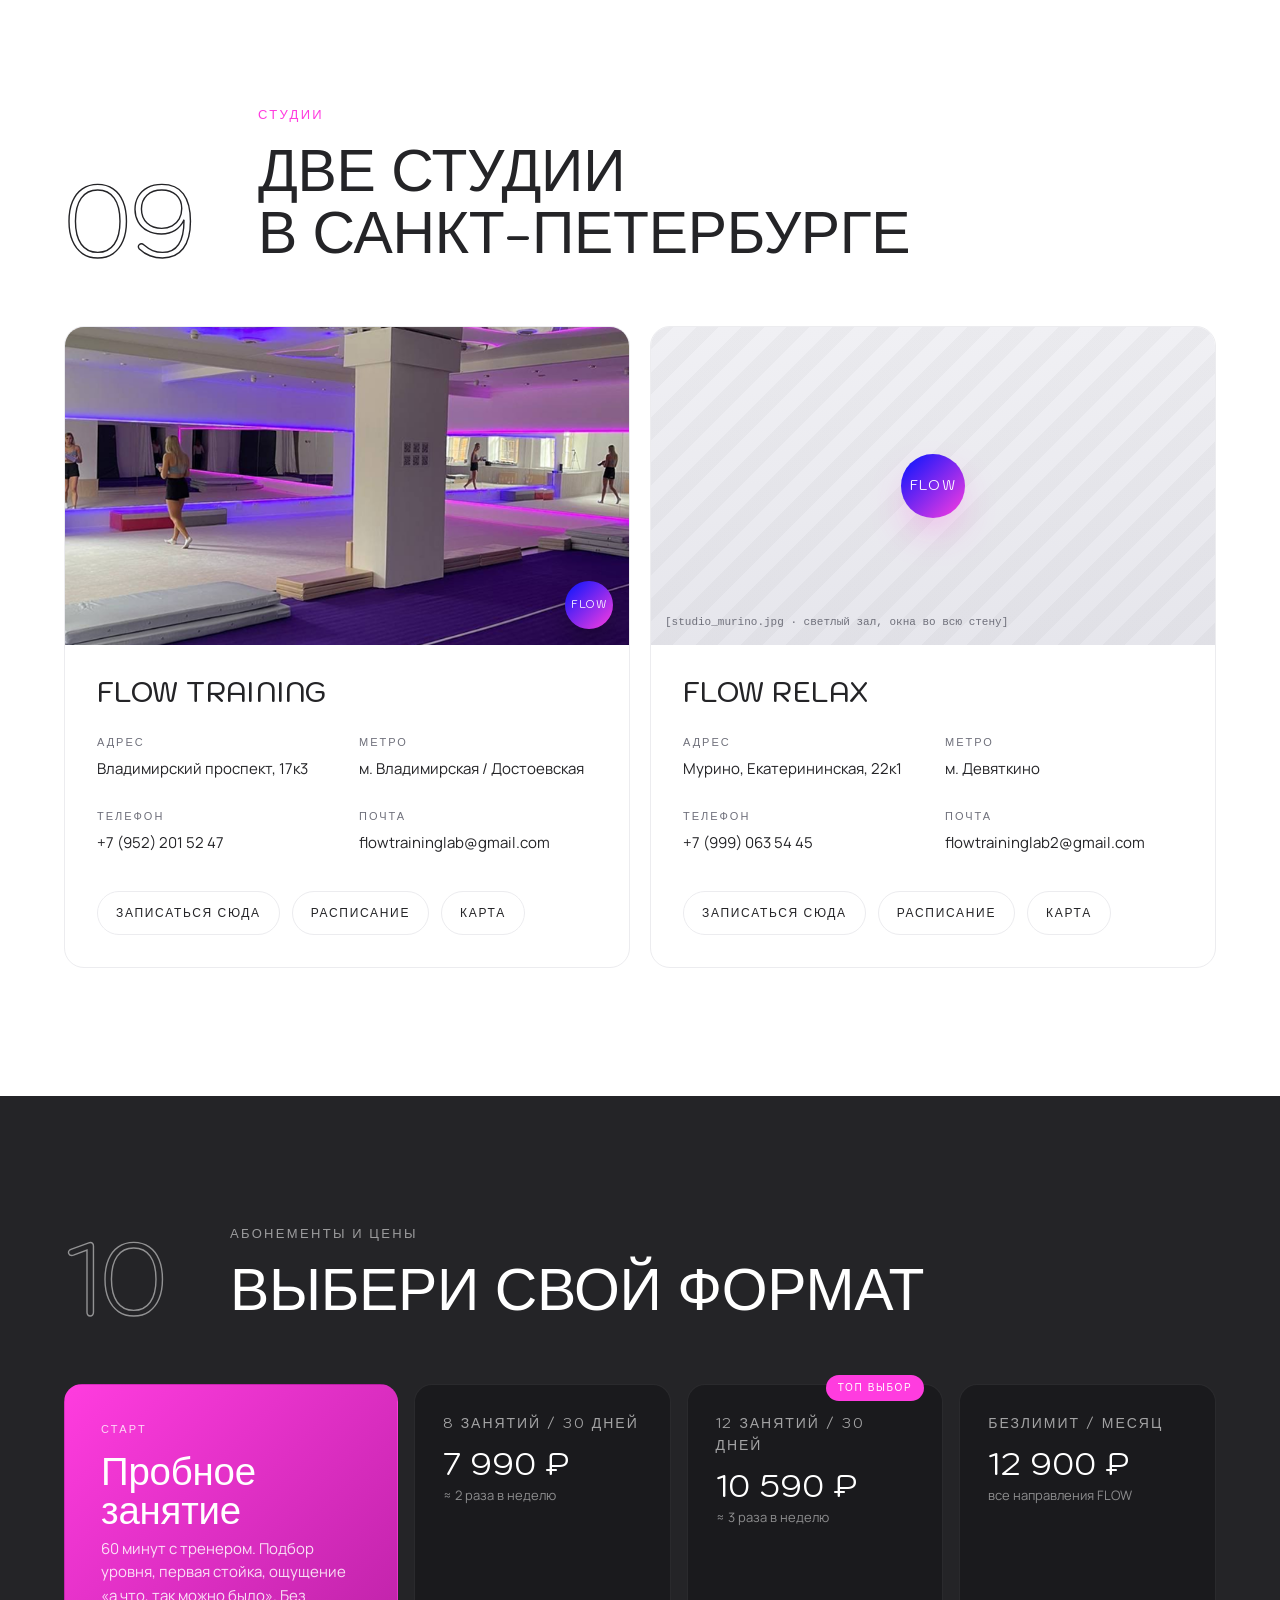
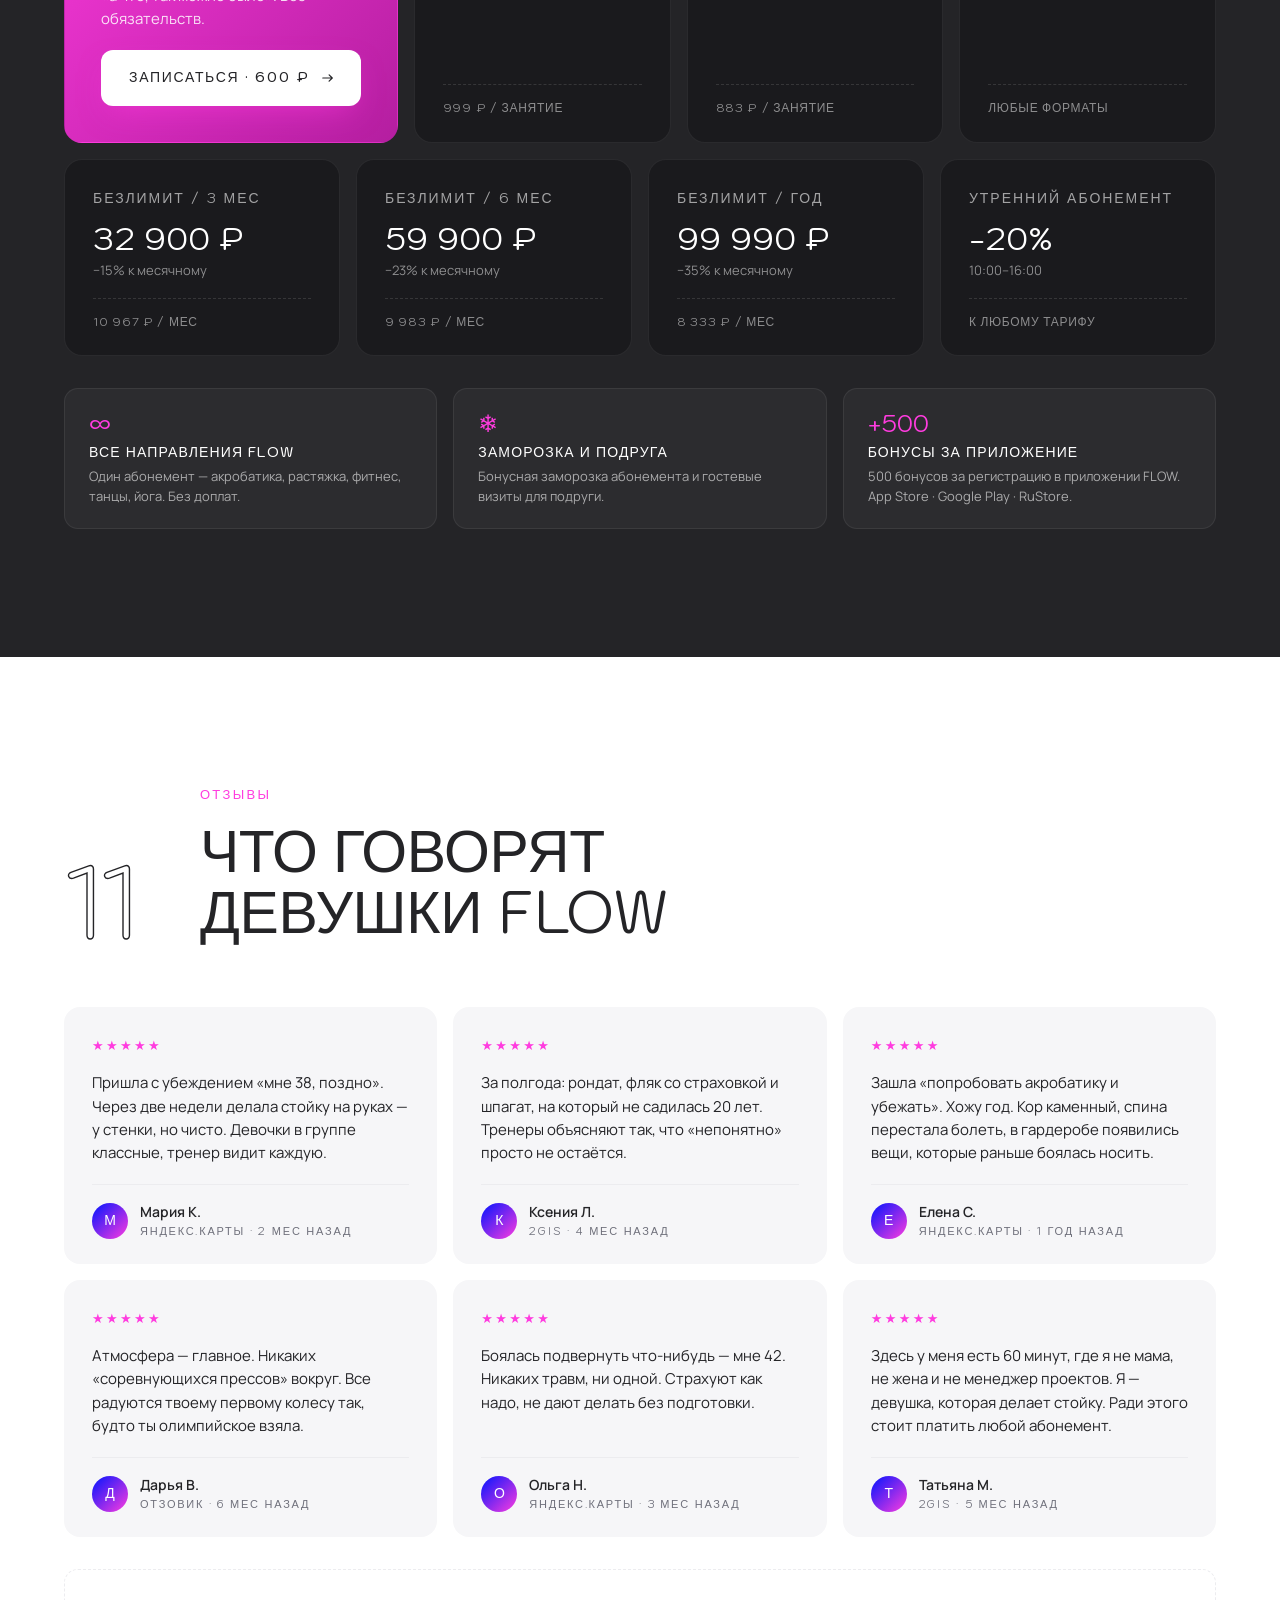
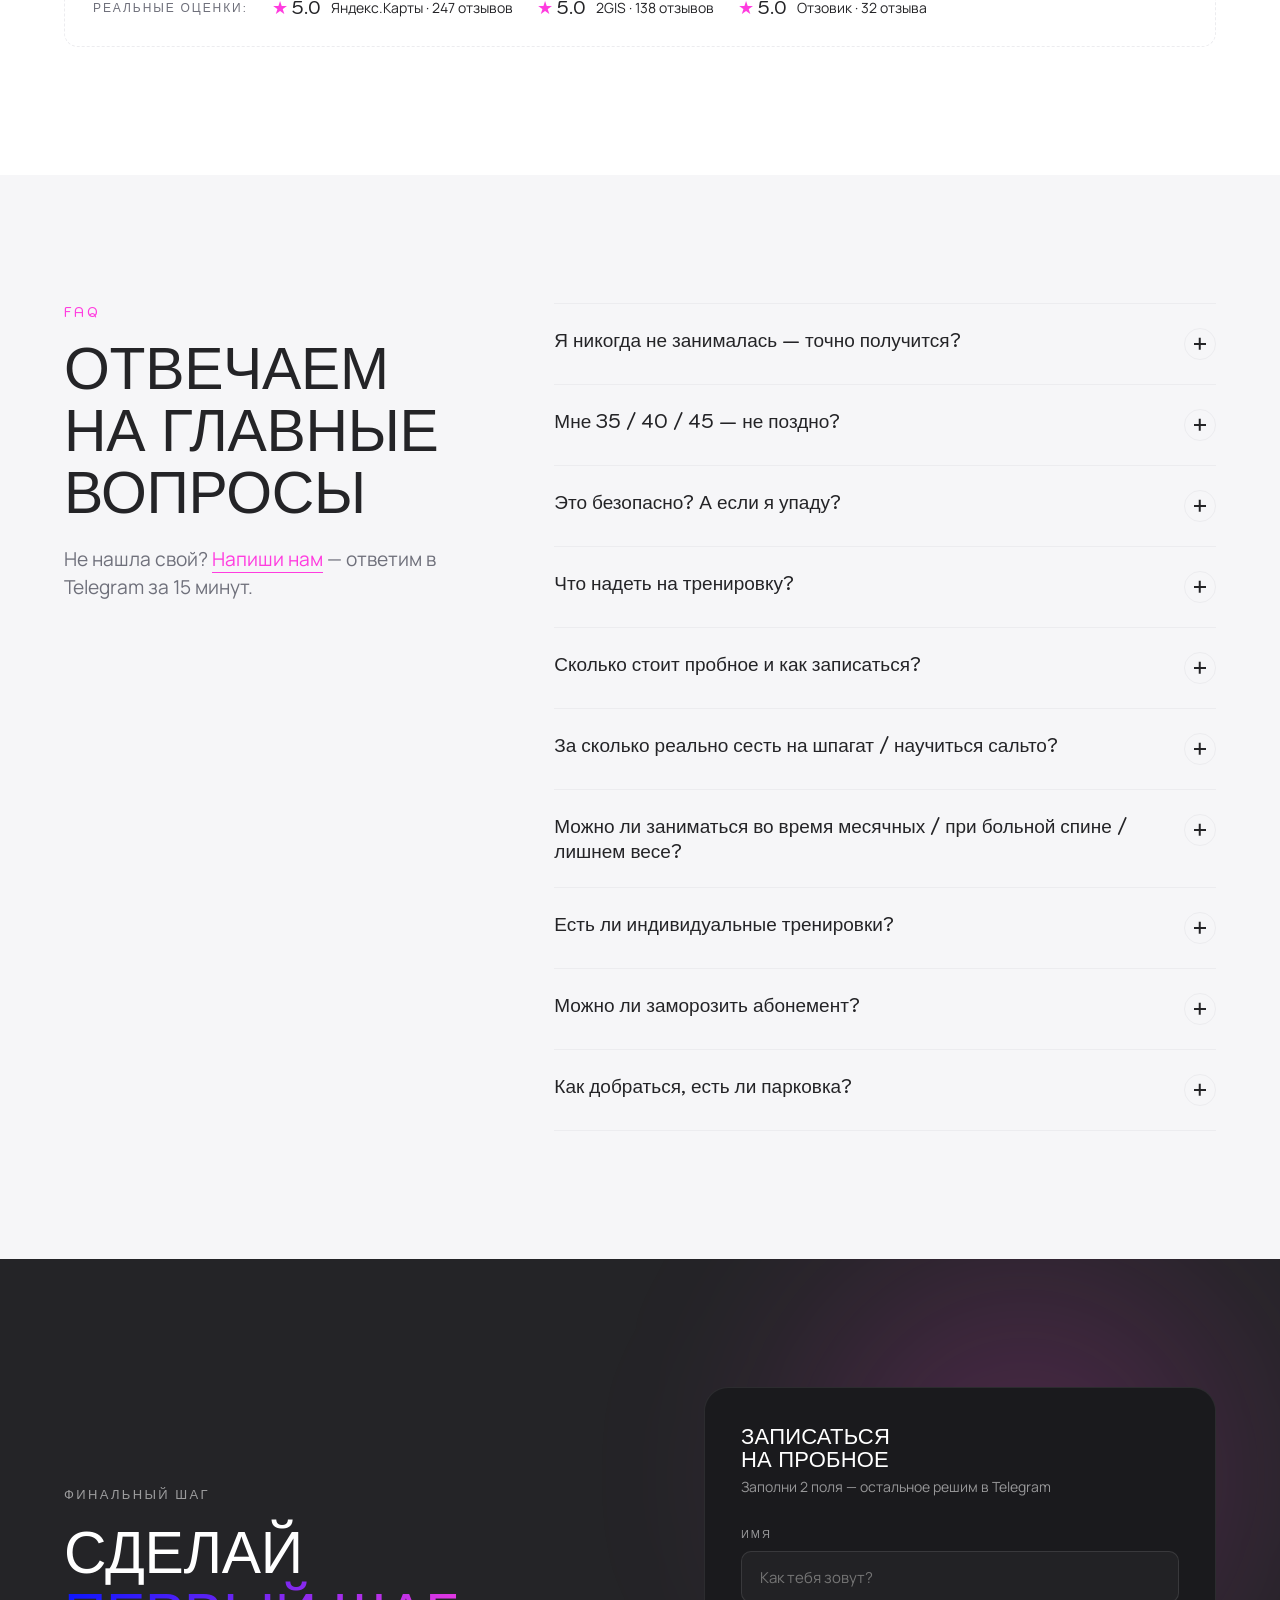
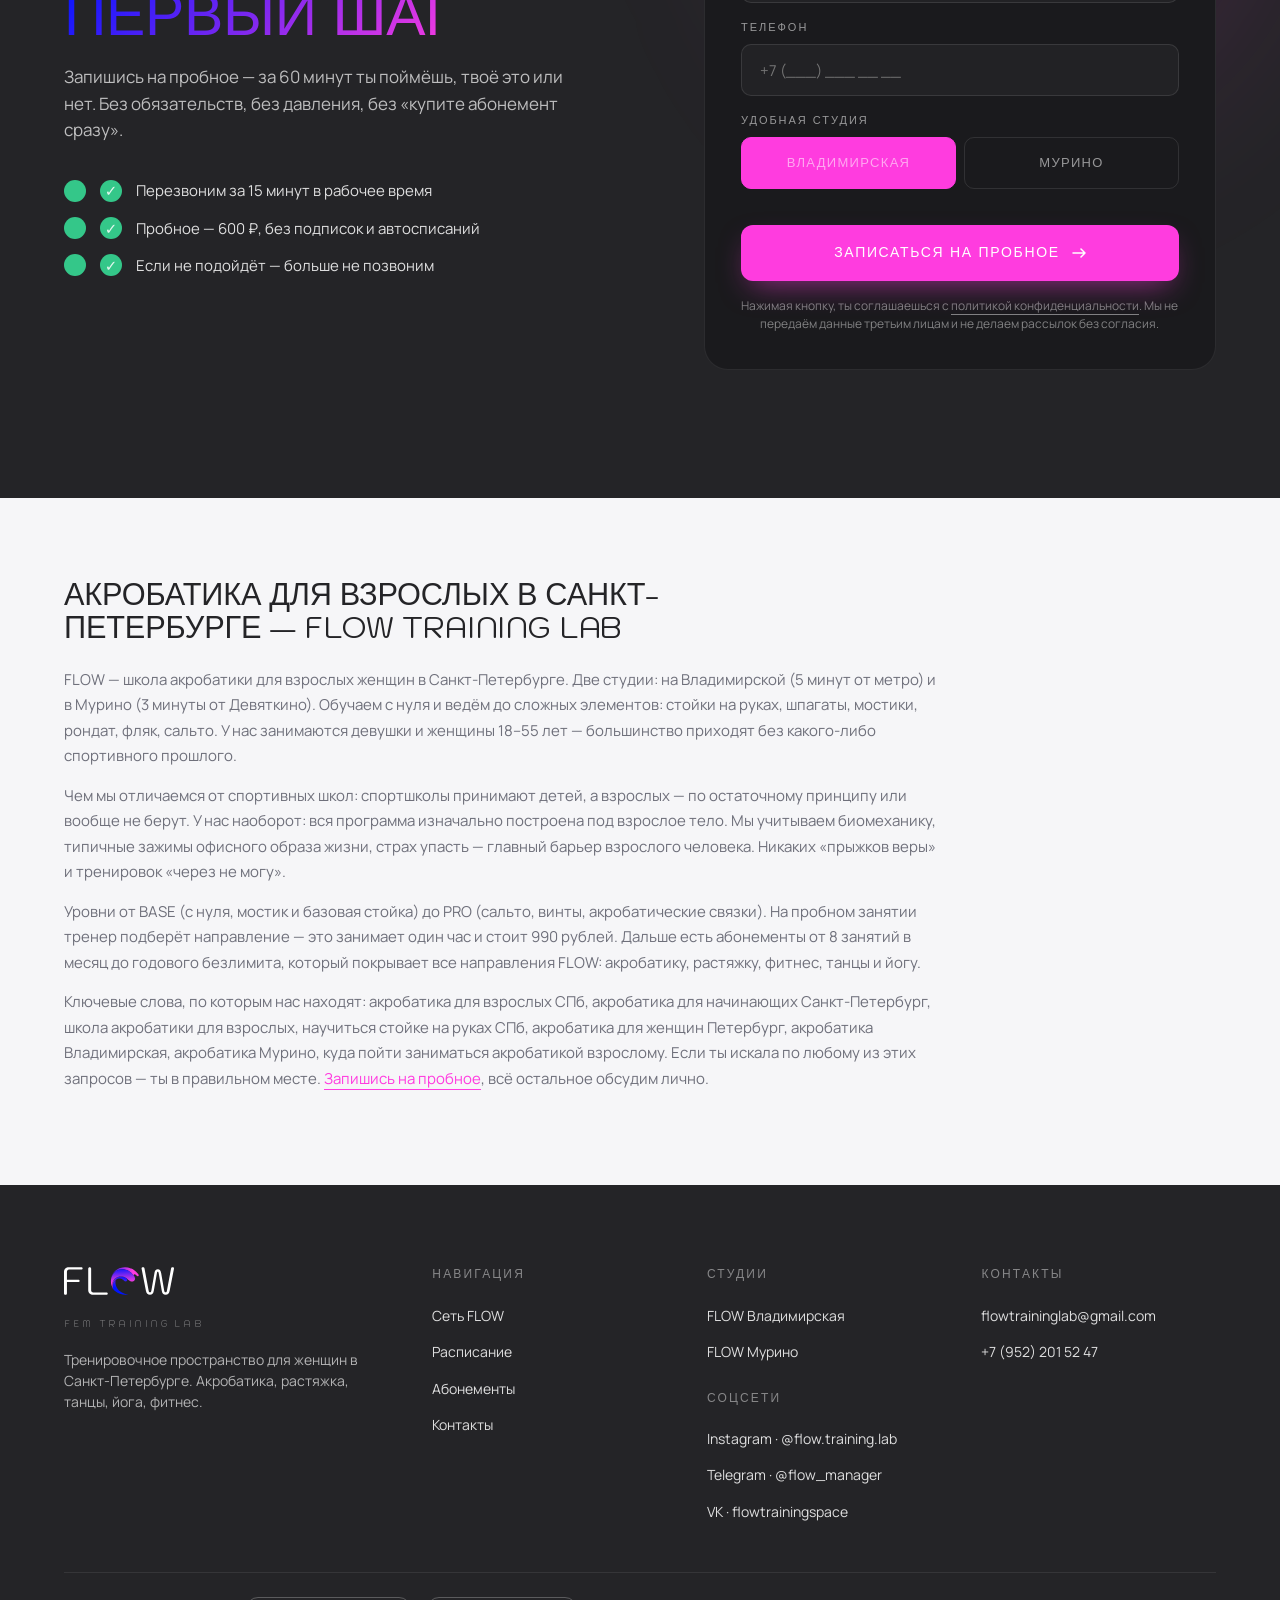
==== commit ff697f2f: "Bump rating to 5.0 and trial price to 600 ₽" ====
--- a/index.html
+++ b/index.html
@@ -62,7 +62,7 @@
 
       <div class="hero-trust">
         <div class="trust-item">
-          <div class="v"><span class="star">★</span>4,9</div>
+          <div class="v"><span class="star">★</span>5,0</div>
           <div class="lbl">Яндекс.Карты</div>
         </div>
         <div class="trust-item">
@@ -341,7 +341,7 @@
       <div class="strip-stat"><div class="v"><span class="grad">500+</span></div><div class="lbl">девушек уже занимаются</div></div>
       <div class="strip-stat"><div class="v"><span class="grad">8 лет</span></div><div class="lbl">FLOW в Санкт-Петербурге</div></div>
       <div class="strip-stat"><div class="v"><span class="grad">0</span></div><div class="lbl">серьёзных травм за всё время</div></div>
-      <div class="strip-stat"><div class="v"><span class="grad">★ 4,9</span></div><div class="lbl">средняя оценка на отзовиках</div></div>
+      <div class="strip-stat"><div class="v"><span class="grad">★ 5,0</span></div><div class="lbl">средняя оценка на отзовиках</div></div>
     </div>
   </div>
 </section>
@@ -674,7 +674,7 @@
         <h3>Пробное<br />занятие</h3>
         <p>60 минут с тренером. Подбор уровня, первая стойка, ощущение «а что, так можно было». Без обязательств.</p>
         <a href="#final" class="btn btn-primary">
-          Записаться · 990 ₽
+          Записаться · 600 ₽
           <svg class="arrow" viewBox="0 0 14 10" fill="none"><path d="M1 5h12m0 0L9 1m4 4L9 9" stroke="currentColor" stroke-width="1.5" stroke-linecap="round" stroke-linejoin="round"/></svg>
         </a>
       </article>
@@ -830,8 +830,8 @@
 
     <div class="platforms reveal">
       <span class="lbl">Реальные оценки:</span>
-      <div class="plat"><div class="v"><span class="star">★</span>4.9</div><span>Яндекс.Карты · 247 отзывов</span></div>
-      <div class="plat"><div class="v"><span class="star">★</span>4.9</div><span>2GIS · 138 отзывов</span></div>
+      <div class="plat"><div class="v"><span class="star">★</span>5.0</div><span>Яндекс.Карты · 247 отзывов</span></div>
+      <div class="plat"><div class="v"><span class="star">★</span>5.0</div><span>2GIS · 138 отзывов</span></div>
       <div class="plat"><div class="v"><span class="star">★</span>5.0</div><span>Отзовик · 32 отзыва</span></div>
     </div>
   </div>
@@ -866,7 +866,7 @@
         </div>
         <div class="faq-item">
           <div class="faq-q">Сколько стоит пробное и как записаться?<span class="toggle"></span></div>
-          <div class="faq-a">Пробное занятие — 990 ₽, длится 60 минут. Записаться можно через форму ниже, по телефону или в Telegram. Перезвоним за 15 минут в рабочее время и подберём удобный день.</div>
+          <div class="faq-a">Пробное занятие — 600 ₽, длится 60 минут. Записаться можно через форму ниже, по телефону или в Telegram. Перезвоним за 15 минут в рабочее время и подберём удобный день.</div>
         </div>
         <div class="faq-item">
           <div class="faq-q">За сколько реально сесть на шпагат / научиться сальто?<span class="toggle"></span></div>
@@ -902,7 +902,7 @@
       <p>Запишись на пробное — за 60 минут ты поймёшь, твоё это или нет. Без обязательств, без давления, без «купите абонемент сразу».</p>
       <div class="marks">
         <div class="mark"><span class="ck">✓</span>Перезвоним за 15 минут в рабочее время</div>
-        <div class="mark"><span class="ck">✓</span>Пробное — 990 ₽, без подписок и автосписаний</div>
+        <div class="mark"><span class="ck">✓</span>Пробное — 600 ₽, без подписок и автосписаний</div>
         <div class="mark"><span class="ck">✓</span>Если не подойдёт — больше не позвоним</div>
       </div>
     </div>
--- a/styles.css
+++ b/styles.css
@@ -942,7 +942,18 @@
 .tl-step h3 { font-family: var(--kod); font-weight: 500; font-size: 22px; line-height: 1.3; text-transform: none; letter-spacing: -0.005em; }
 @media (max-width: 900px) {
   .timeline { grid-template-columns: 1fr; gap: 32px; }
-  .timeline::before { left: 28px; right: auto; top: 0; bottom: 0; width: 2px; height: auto; }
+  .timeline::before { left: 30px; right: auto; top: 30px; bottom: 30px; width: 2px; height: auto; }
+  .tl-step {
+    display: grid;
+    grid-template-columns: 60px 1fr;
+    grid-template-rows: auto auto;
+    column-gap: 20px;
+    row-gap: 6px;
+    padding: 0;
+  }
+  .tl-step .marker { margin-bottom: 0; grid-row: 1 / span 2; align-self: start; }
+  .tl-step h4 { margin: 8px 0 0; align-self: end; }
+  .tl-step h3 { font-size: 18px; }
 }
 
 /* ---------- Levels ---------- */
@@ -1243,6 +1254,20 @@
 .studio-body .actions a:hover { border-color: var(--gray); }
 @media (max-width: 900px) {
   .studios-grid { grid-template-columns: 1fr; }
+}
+@media (max-width: 560px) {
+  .studio-body { padding: 24px; gap: 20px 16px; }
+  .studio-body h3 { font-size: 22px; }
+  .studio-body .v { font-size: 14px; word-break: break-word; }
+  .studio-body .actions {
+    flex-direction: column;
+    align-items: stretch;
+    gap: 10px;
+  }
+  .studio-body .actions a {
+    text-align: center;
+    padding: 14px 18px;
+  }
 }
 
 /* ---------- Pricing ---------- */
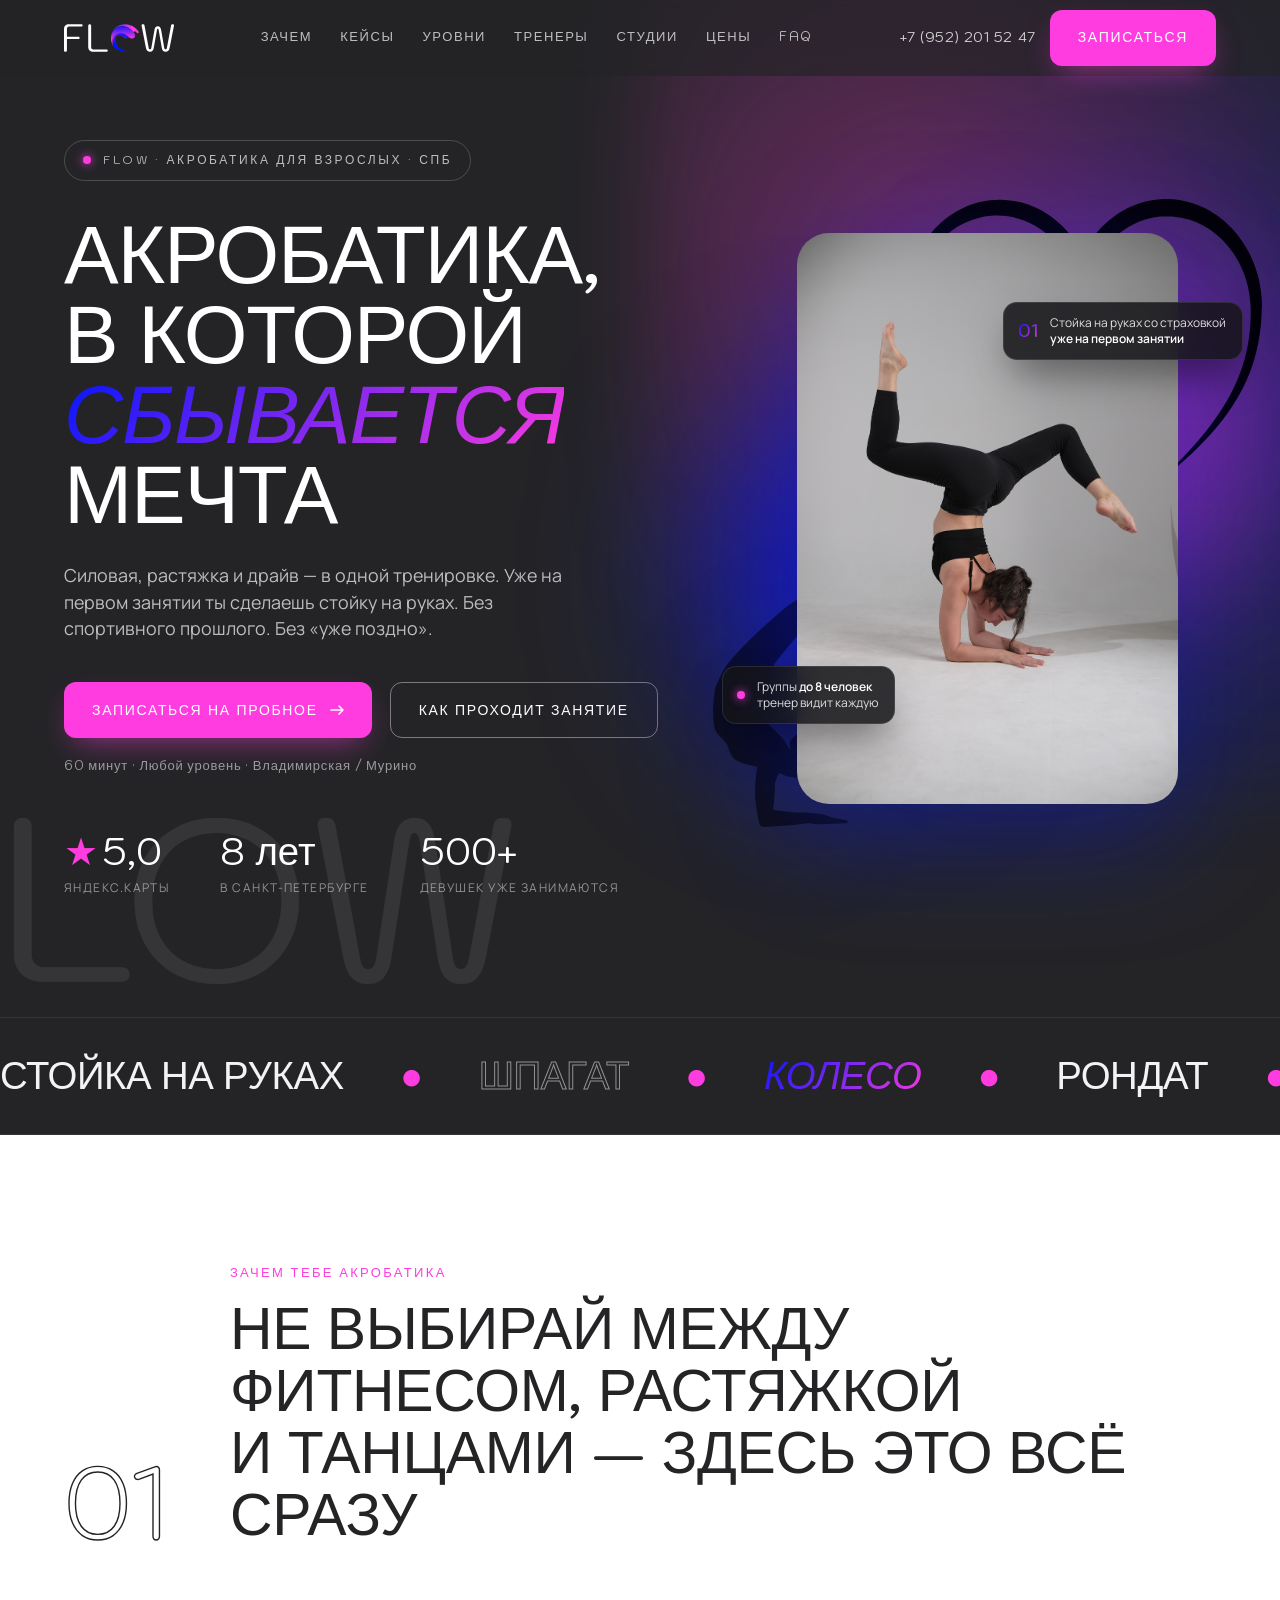
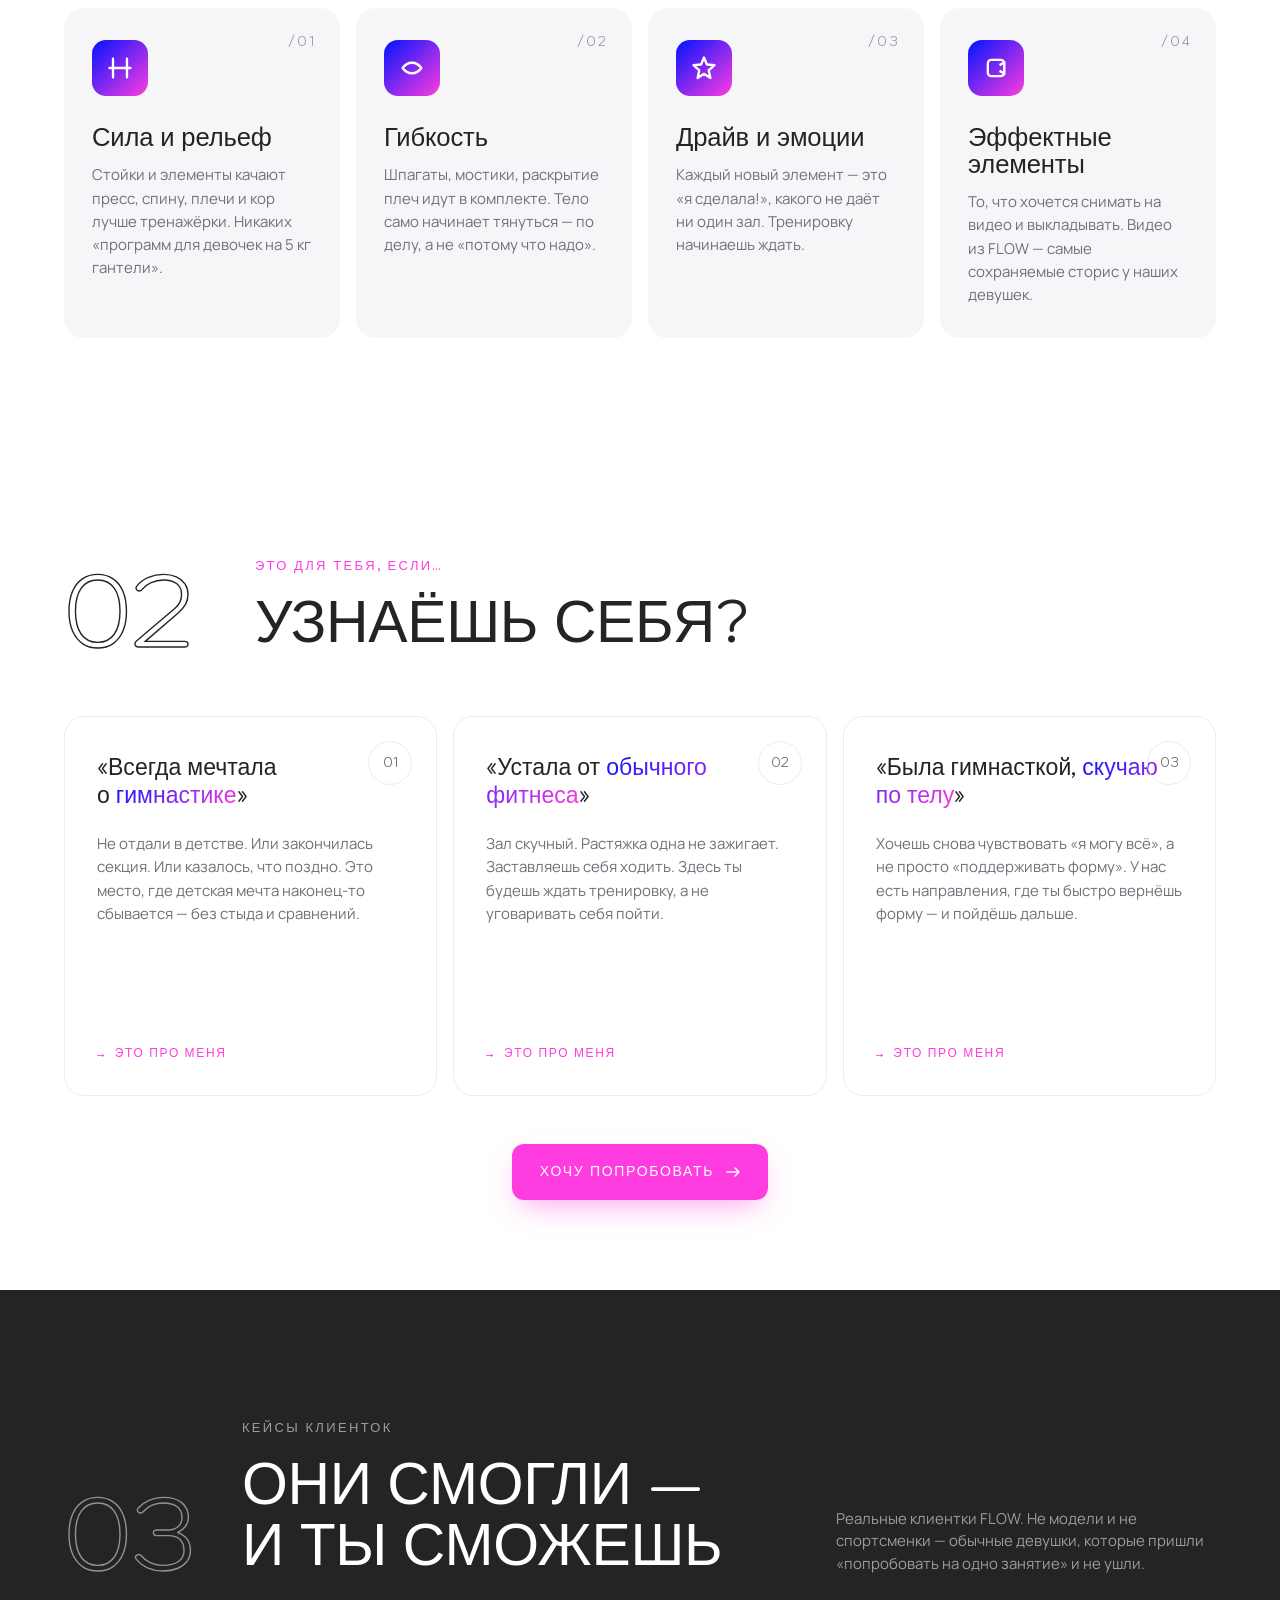
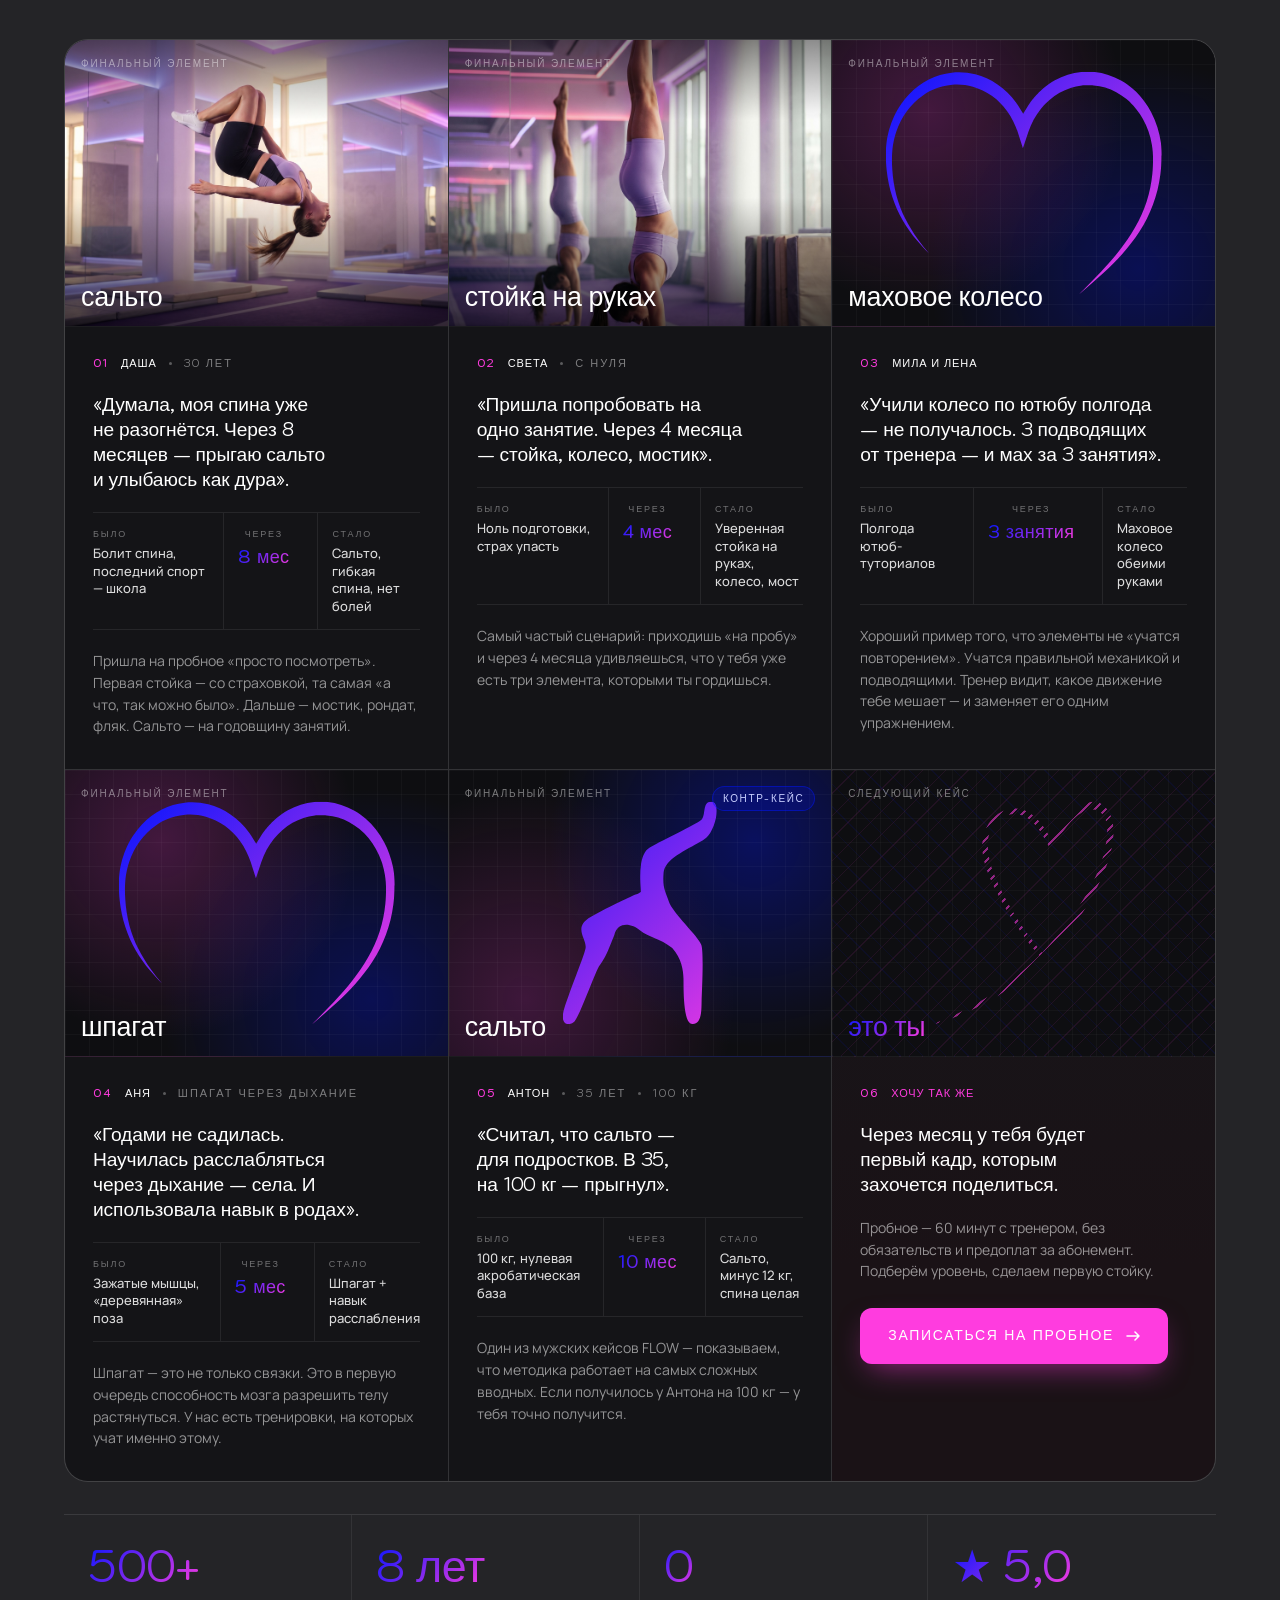
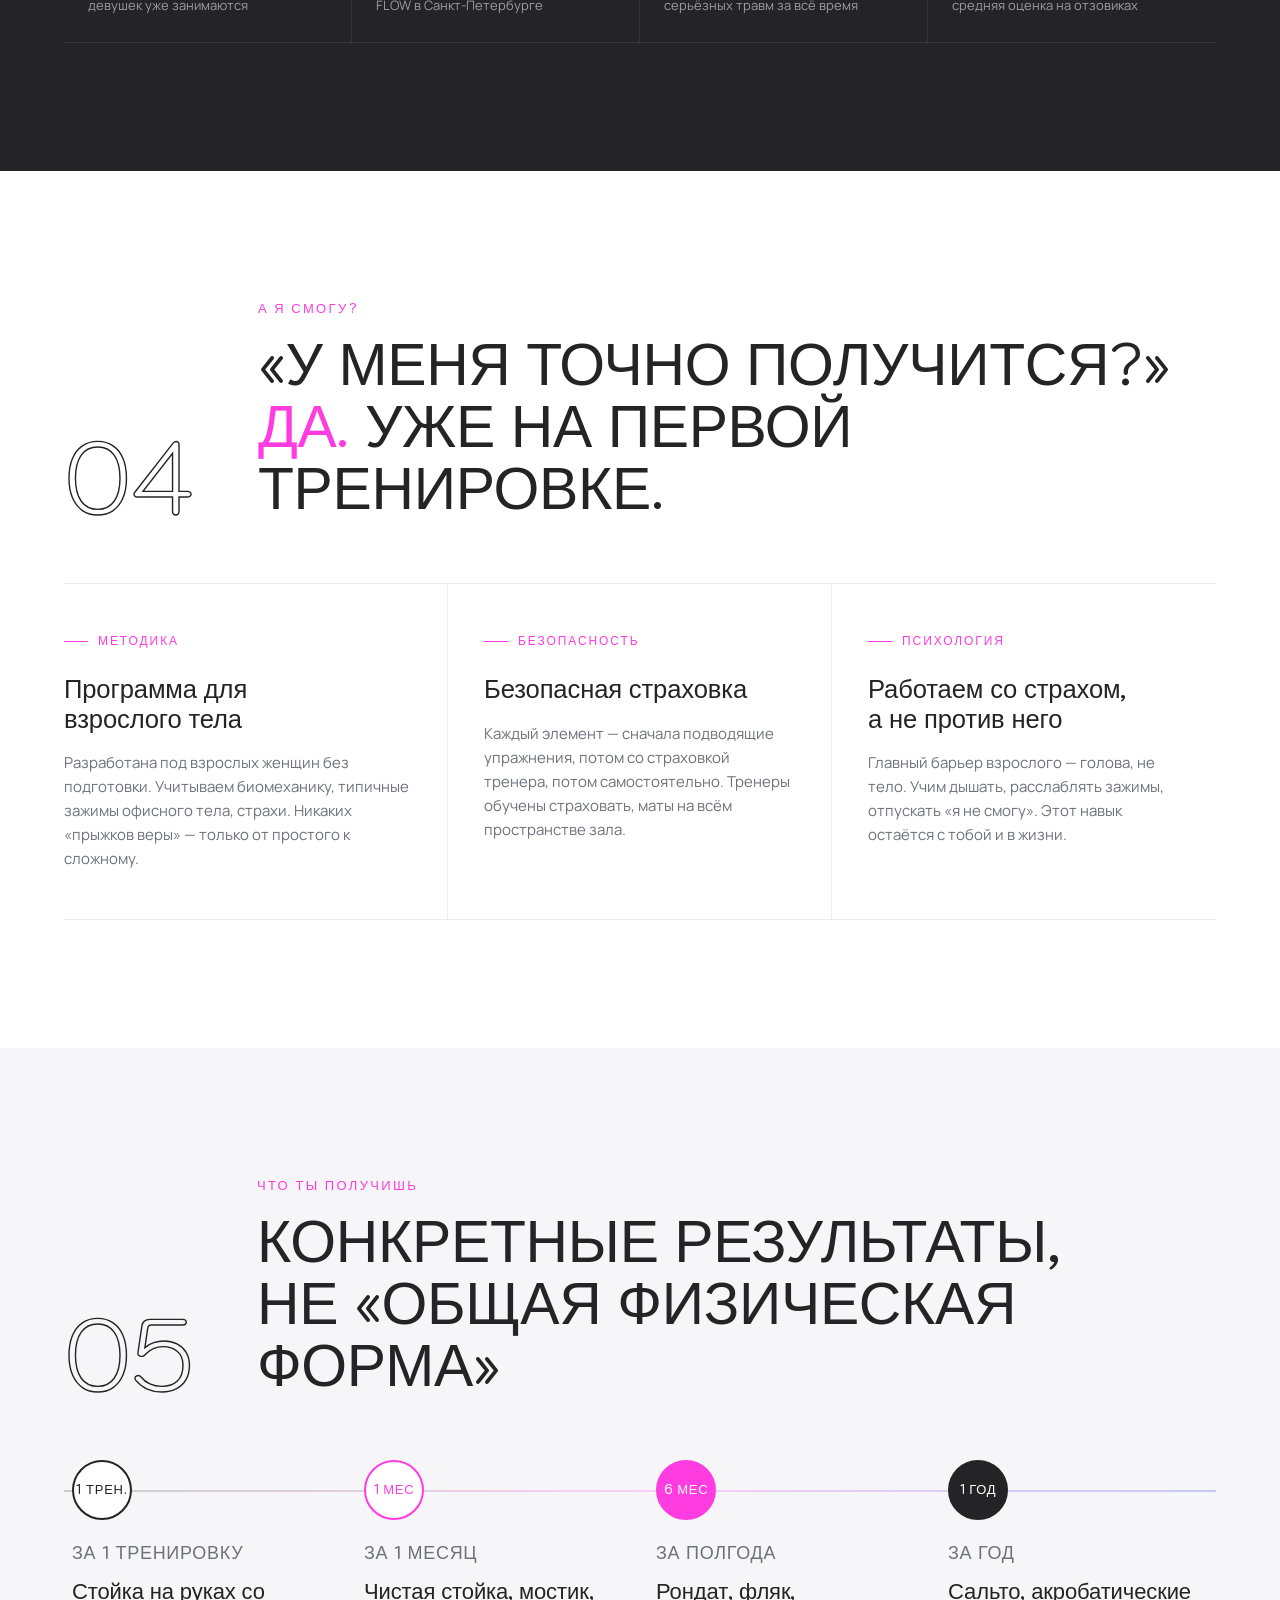
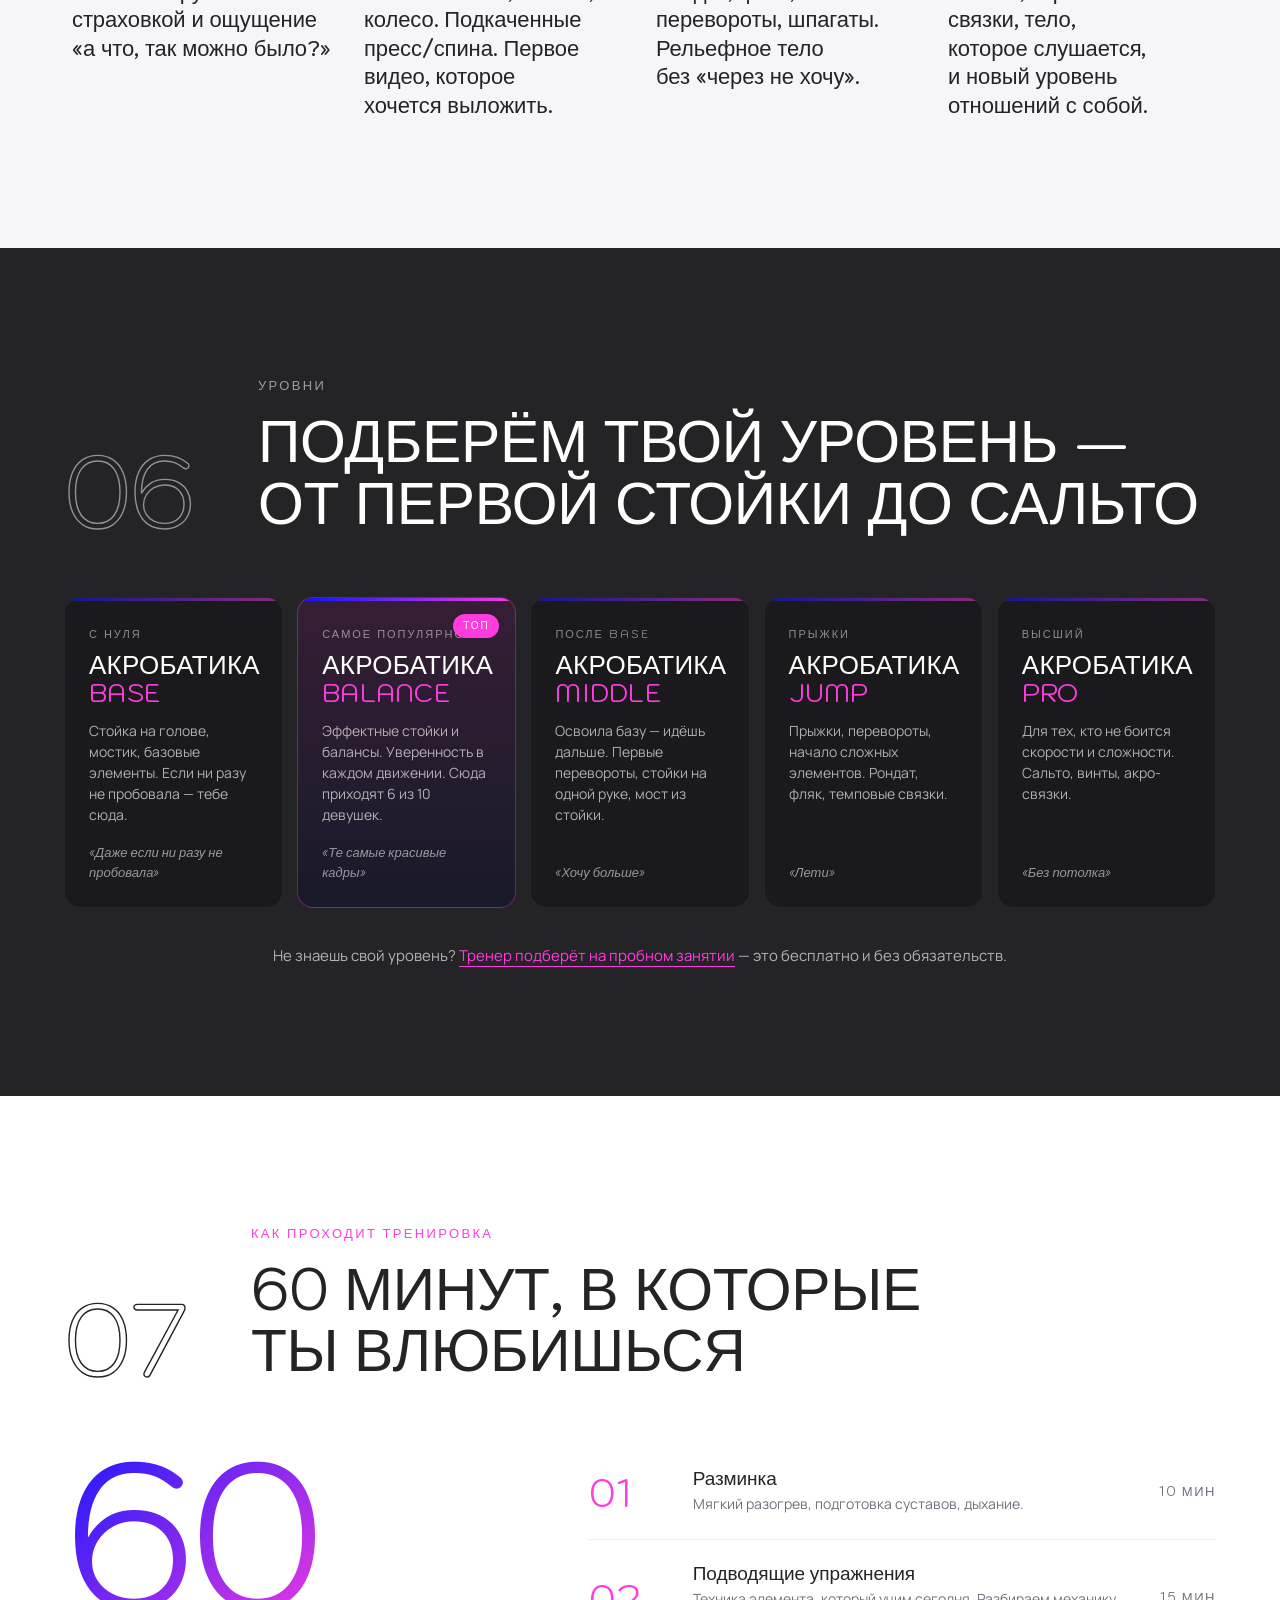
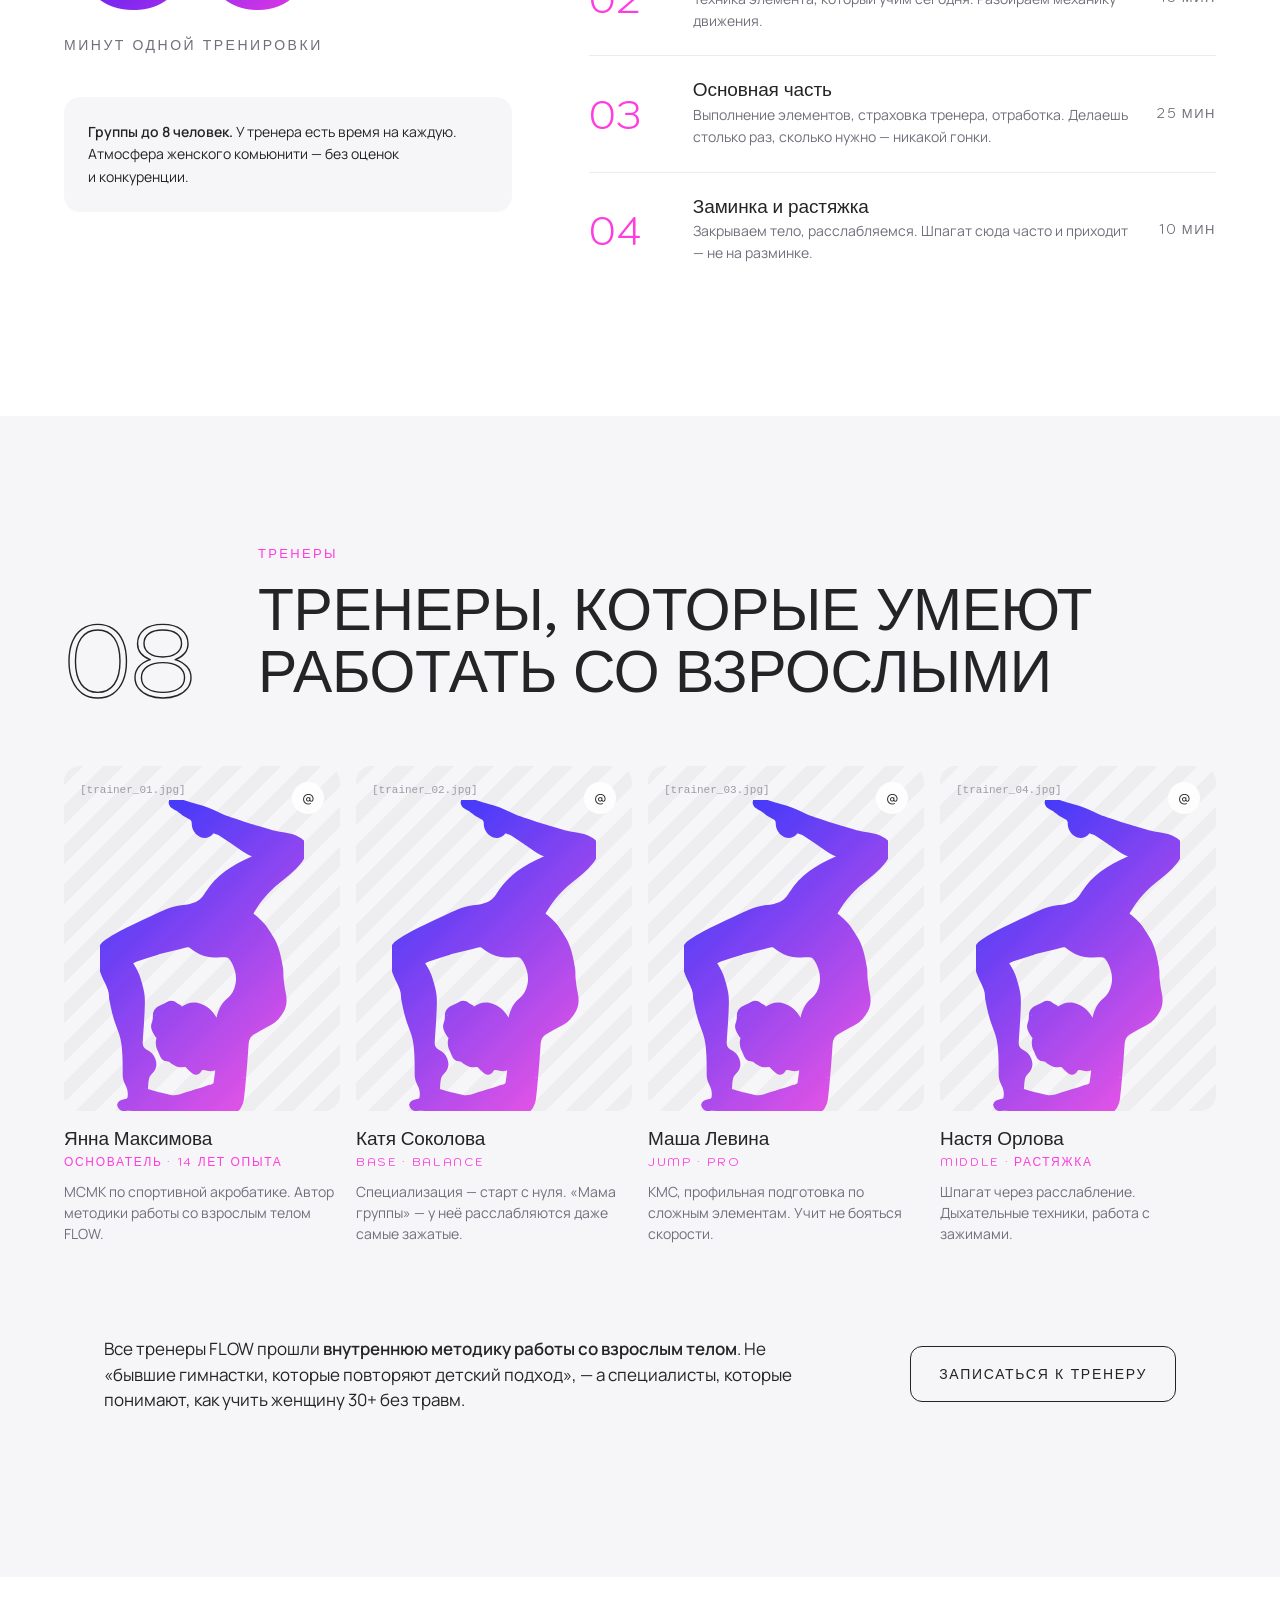
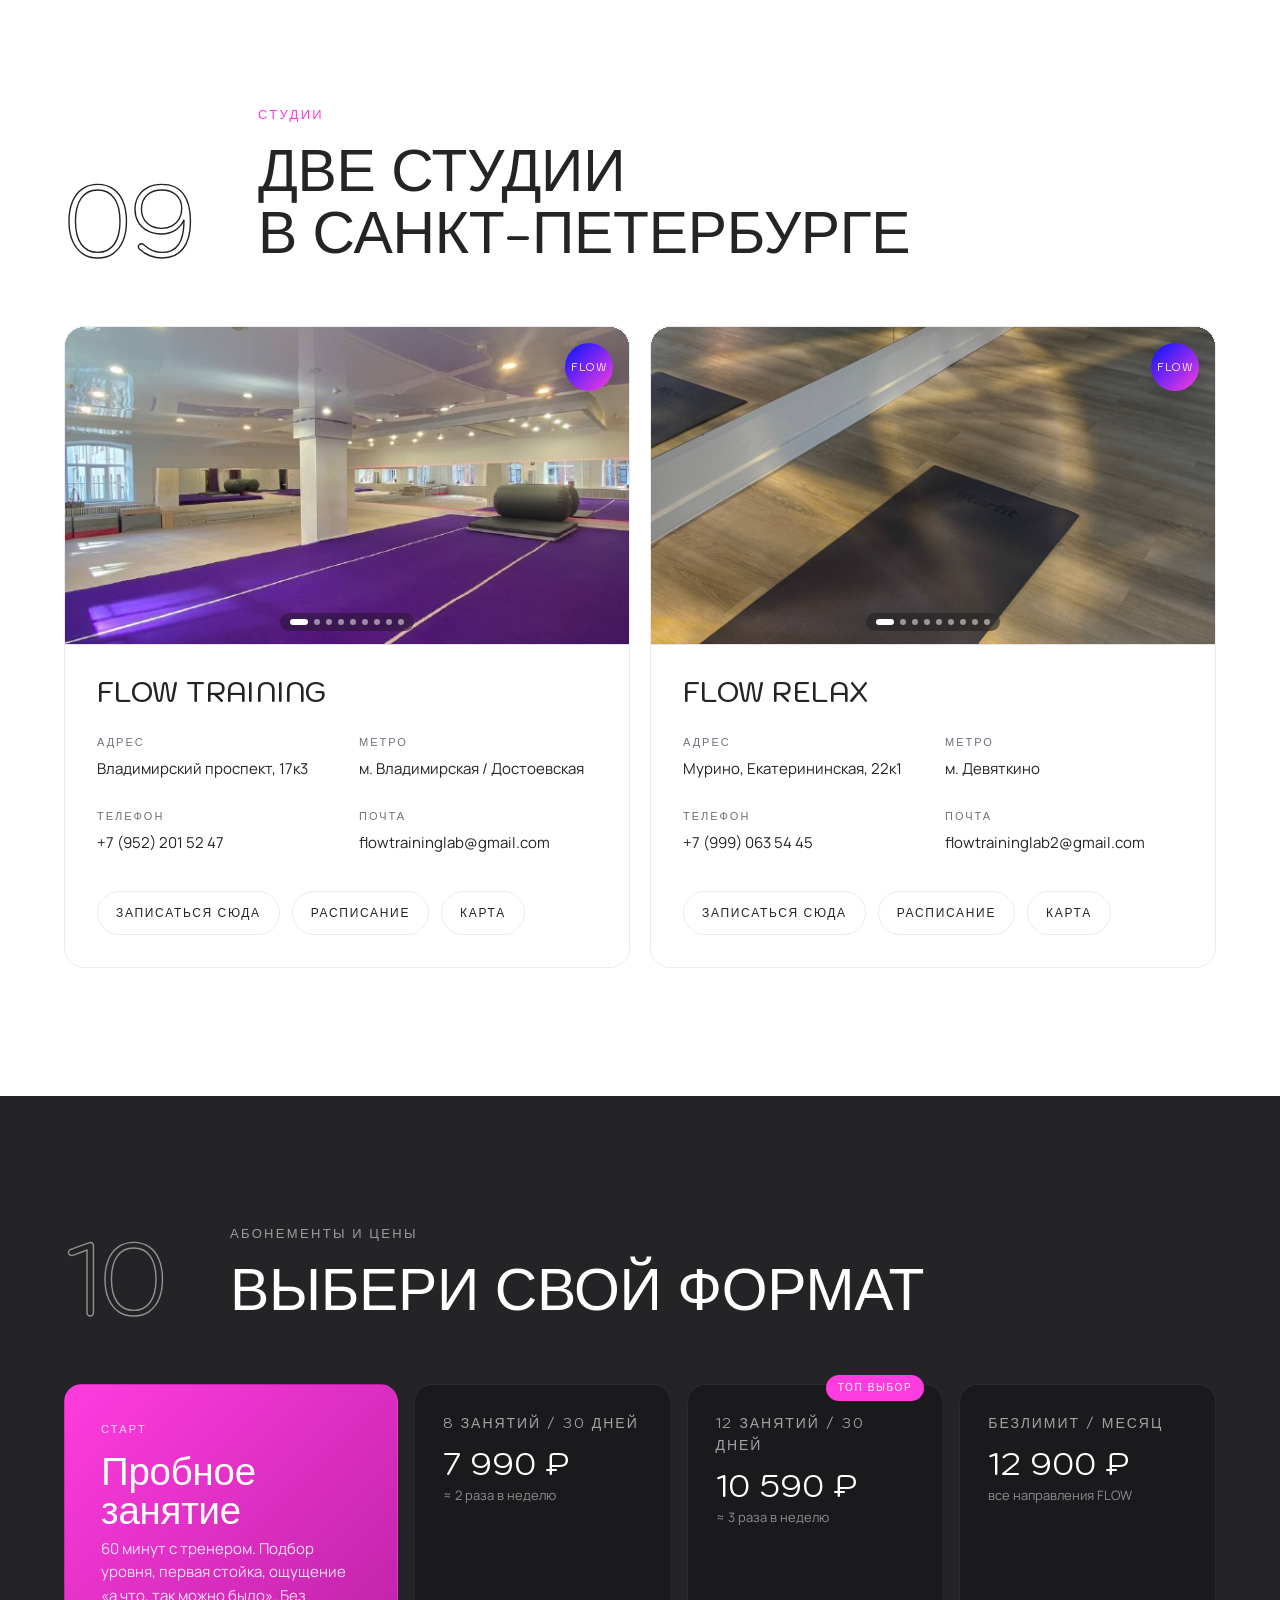
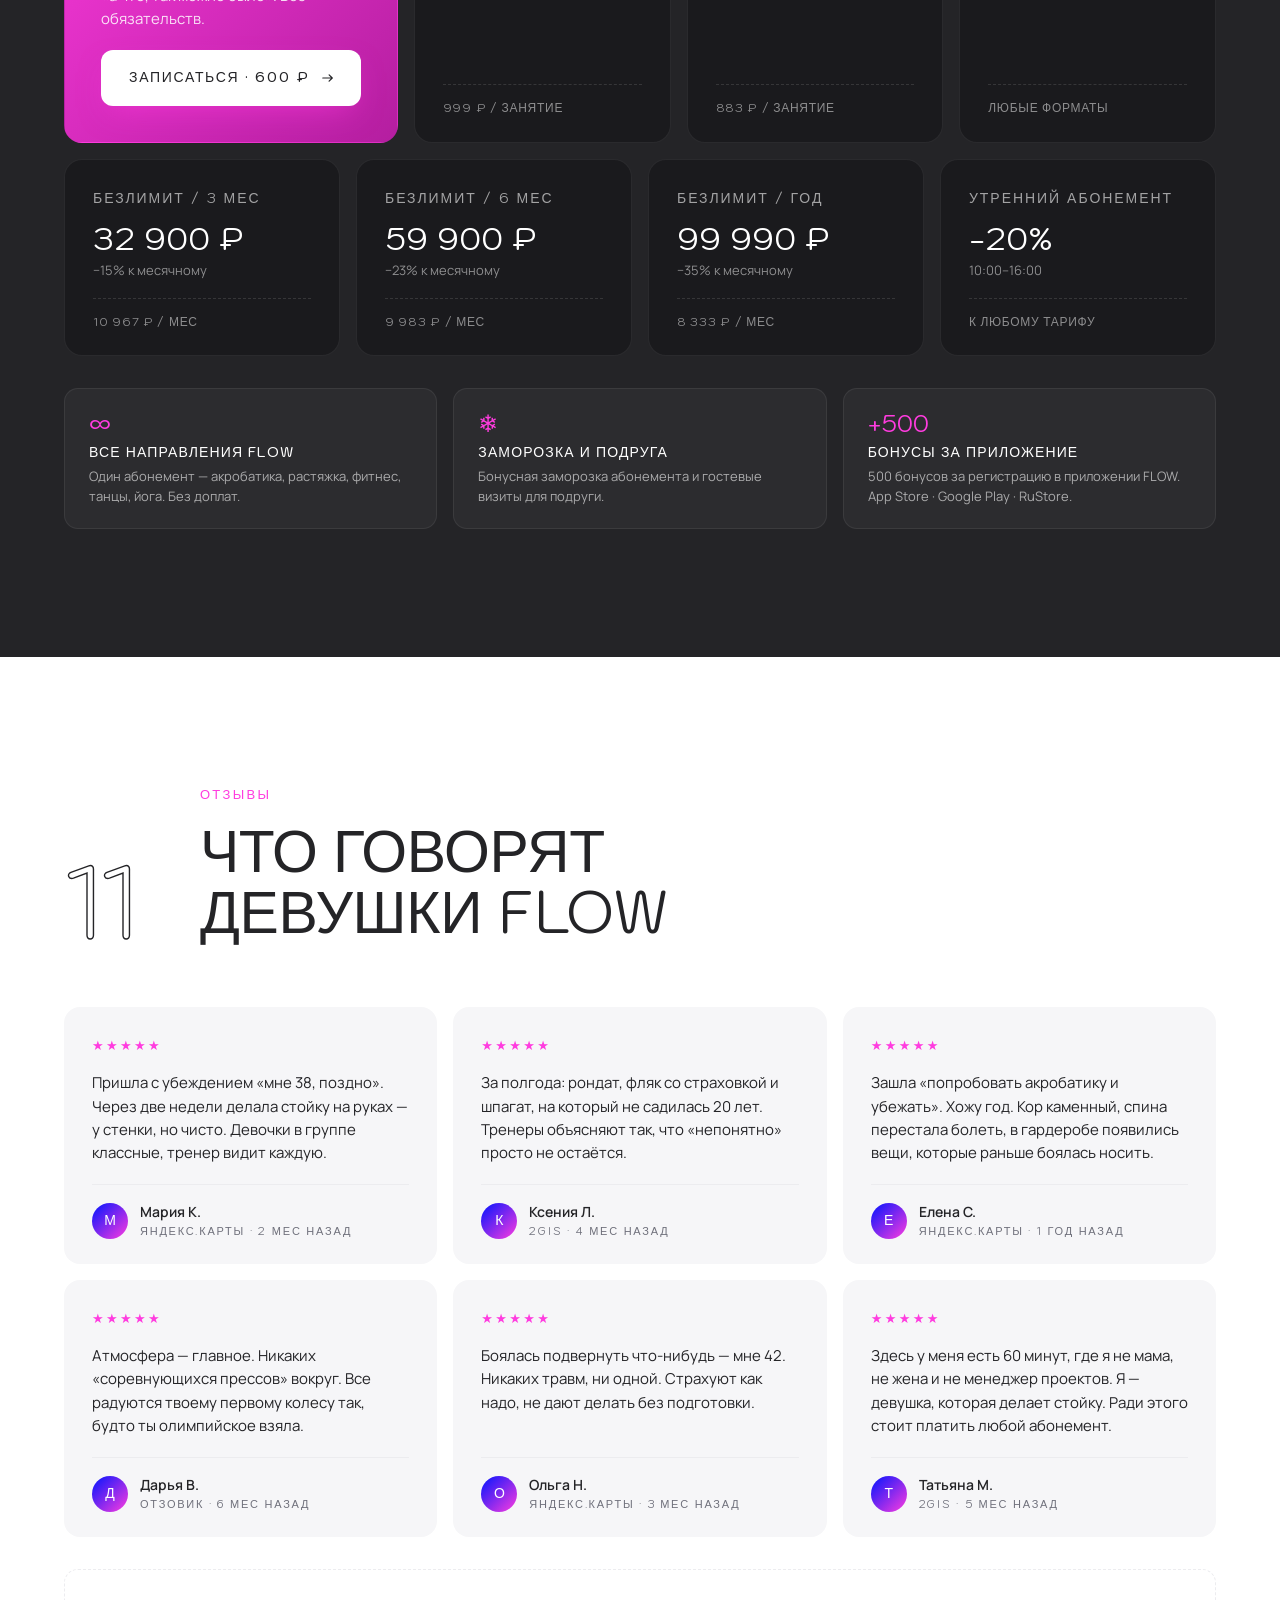
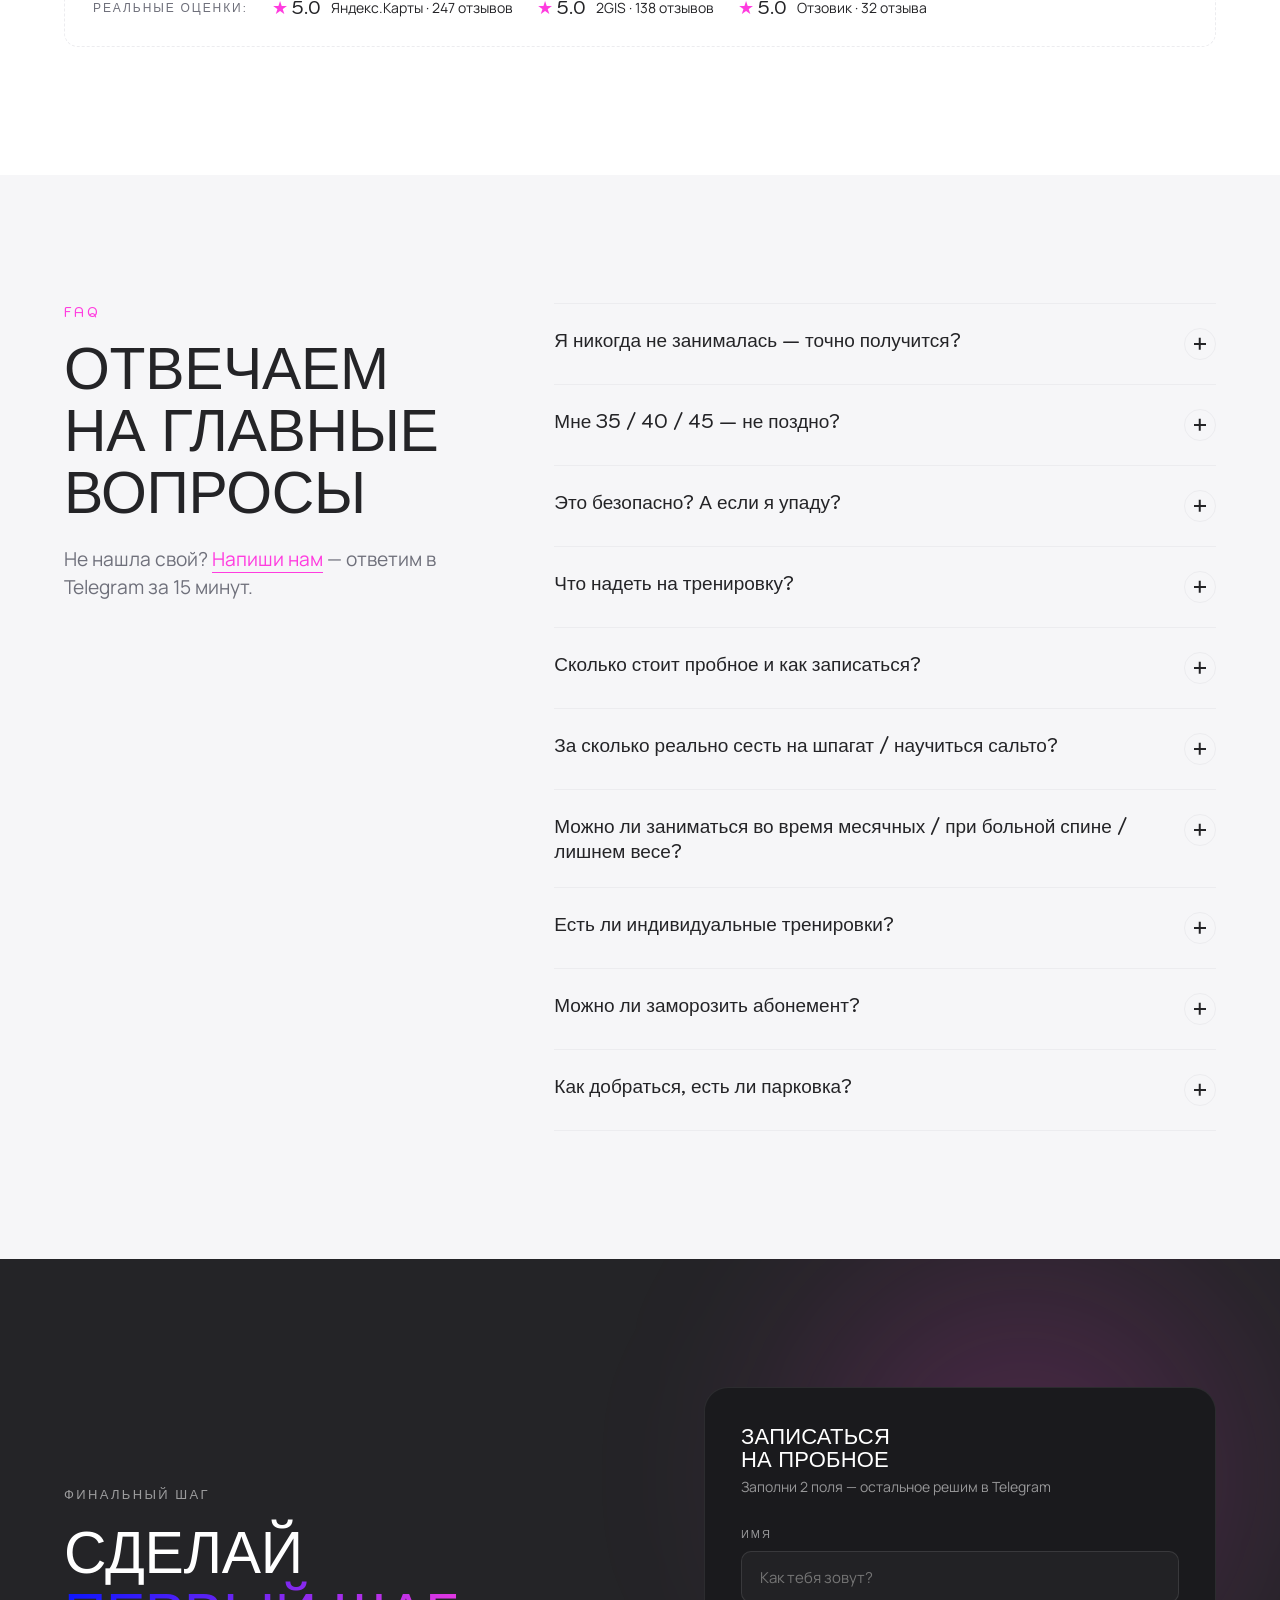
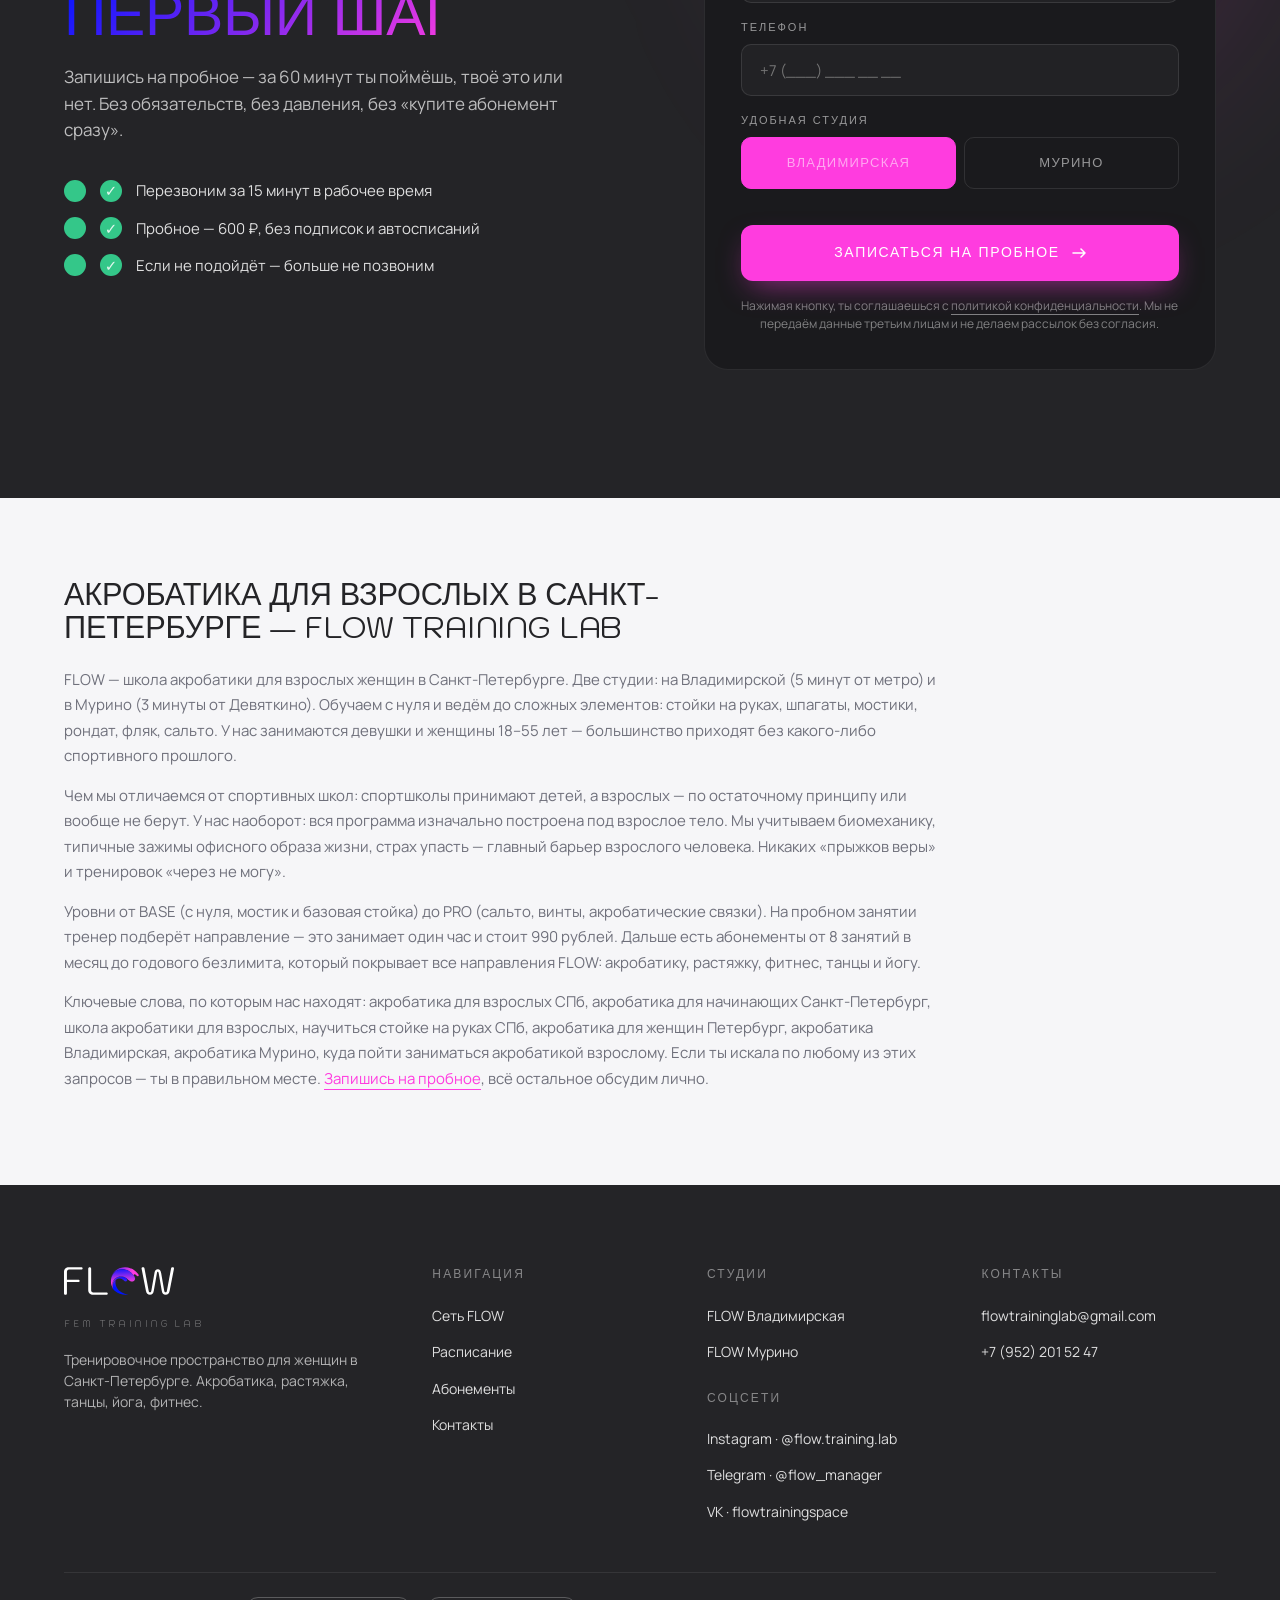
==== commit a80fc5b1: "Studio photos: add per-studio image sliders with prev/next, dots, swipe" ====
--- a/index.html
+++ b/index.html
@@ -594,7 +594,24 @@
     <div class="studios-grid">
       <article class="studio reveal">
         <div class="studio-photo has-photo">
-          <img src="assets/images/владимирская.png" alt="Зал студии FLOW Владимирская — широкий зал с матами и зеркалами" loading="lazy" />
+          <div class="slider" data-slider aria-roledescription="Галерея фото студии Flow Training">
+            <div class="slider-track">
+              <img src="assets/images/vlad/photo_1_2026-05-11_11-30-19.jpg" alt="Студия Flow Training — фото 1" loading="lazy" />
+              <img src="assets/images/vlad/photo_2_2026-05-11_11-30-19.jpg" alt="Студия Flow Training — фото 2" loading="lazy" />
+              <img src="assets/images/vlad/photo_3_2026-05-11_11-30-19.jpg" alt="Студия Flow Training — фото 3" loading="lazy" />
+              <img src="assets/images/vlad/photo_4_2026-05-11_11-30-19.jpg" alt="Студия Flow Training — фото 4" loading="lazy" />
+              <img src="assets/images/vlad/photo_5_2026-05-11_11-30-19.jpg" alt="Студия Flow Training — фото 5" loading="lazy" />
+              <img src="assets/images/vlad/photo_6_2026-05-11_11-30-19.jpg" alt="Студия Flow Training — фото 6" loading="lazy" />
+              <img src="assets/images/vlad/photo_7_2026-05-11_11-30-19.jpg" alt="Студия Flow Training — фото 7" loading="lazy" />
+              <img src="assets/images/vlad/photo_8_2026-05-11_11-30-19.jpg" alt="Студия Flow Training — фото 8" loading="lazy" />
+              <img src="assets/images/vlad/photo_9_2026-05-11_11-30-19.jpg" alt="Студия Flow Training — фото 9" loading="lazy" />
+            </div>
+            <button type="button" class="slider-nav prev" aria-label="Предыдущее фото"><svg viewBox="0 0 14 14" aria-hidden="true" fill="none"><path d="M9 2 4 7l5 5" stroke="currentColor" stroke-width="1.6" stroke-linecap="round" stroke-linejoin="round"/></svg></button>
+            <button type="button" class="slider-nav next" aria-label="Следующее фото"><svg viewBox="0 0 14 14" aria-hidden="true" fill="none"><path d="m5 2 5 5-5 5" stroke="currentColor" stroke-width="1.6" stroke-linecap="round" stroke-linejoin="round"/></svg></button>
+            <div class="slider-dots" aria-hidden="true">
+              <span class="dot active"></span><span class="dot"></span><span class="dot"></span><span class="dot"></span><span class="dot"></span><span class="dot"></span><span class="dot"></span><span class="dot"></span><span class="dot"></span>
+            </div>
+          </div>
           <div class="pin">FLOW</div>
         </div>
         <div class="studio-body">
@@ -624,9 +641,26 @@
       </article>
 
       <article class="studio reveal">
-        <div class="studio-photo">
+        <div class="studio-photo has-photo">
+          <div class="slider" data-slider aria-roledescription="Галерея фото студии Flow Relax">
+            <div class="slider-track">
+              <img src="assets/images/murino/photo_1_2026-05-11_11-29-26.jpg" alt="Студия Flow Relax — фото 1" loading="lazy" />
+              <img src="assets/images/murino/photo_2_2026-05-11_11-29-26.jpg" alt="Студия Flow Relax — фото 2" loading="lazy" />
+              <img src="assets/images/murino/photo_3_2026-05-11_11-29-26.jpg" alt="Студия Flow Relax — фото 3" loading="lazy" />
+              <img src="assets/images/murino/photo_4_2026-05-11_11-29-26.jpg" alt="Студия Flow Relax — фото 4" loading="lazy" />
+              <img src="assets/images/murino/photo_5_2026-05-11_11-29-26.jpg" alt="Студия Flow Relax — фото 5" loading="lazy" />
+              <img src="assets/images/murino/photo_6_2026-05-11_11-29-26.jpg" alt="Студия Flow Relax — фото 6" loading="lazy" />
+              <img src="assets/images/murino/photo_7_2026-05-11_11-29-26.jpg" alt="Студия Flow Relax — фото 7" loading="lazy" />
+              <img src="assets/images/murino/photo_8_2026-05-11_11-29-26.jpg" alt="Студия Flow Relax — фото 8" loading="lazy" />
+              <img src="assets/images/murino/photo_9_2026-05-11_11-29-26.jpg" alt="Студия Flow Relax — фото 9" loading="lazy" />
+            </div>
+            <button type="button" class="slider-nav prev" aria-label="Предыдущее фото"><svg viewBox="0 0 14 14" aria-hidden="true" fill="none"><path d="M9 2 4 7l5 5" stroke="currentColor" stroke-width="1.6" stroke-linecap="round" stroke-linejoin="round"/></svg></button>
+            <button type="button" class="slider-nav next" aria-label="Следующее фото"><svg viewBox="0 0 14 14" aria-hidden="true" fill="none"><path d="m5 2 5 5-5 5" stroke="currentColor" stroke-width="1.6" stroke-linecap="round" stroke-linejoin="round"/></svg></button>
+            <div class="slider-dots" aria-hidden="true">
+              <span class="dot active"></span><span class="dot"></span><span class="dot"></span><span class="dot"></span><span class="dot"></span><span class="dot"></span><span class="dot"></span><span class="dot"></span><span class="dot"></span>
+            </div>
+          </div>
           <div class="pin">FLOW</div>
-          <div class="ph-label">[studio_murino.jpg · светлый зал, окна во всю стену]</div>
         </div>
         <div class="studio-body">
           <h3>Flow Relax</h3>
@@ -1068,6 +1102,34 @@
   }, { rootMargin: '0px 0px -10% 0px', threshold: 0.05 });
   document.querySelectorAll('.reveal').forEach(el => io.observe(el));
 
+  // Studio photo sliders
+  document.querySelectorAll('[data-slider]').forEach(slider => {
+    const track = slider.querySelector('.slider-track');
+    const slides = track.children;
+    const count = slides.length;
+    if (count < 2) return;
+    const dots = slider.querySelectorAll('.slider-dots .dot');
+    let idx = 0;
+    const go = n => {
+      idx = (n + count) % count;
+      track.style.transform = `translateX(-${idx * 100}%)`;
+      dots.forEach((d, i) => d.classList.toggle('active', i === idx));
+    };
+    slider.querySelector('.prev').addEventListener('click', () => go(idx - 1));
+    slider.querySelector('.next').addEventListener('click', () => go(idx + 1));
+    dots.forEach((d, i) => d.addEventListener('click', () => go(i)));
+    // touch / pointer swipe
+    let startX = null;
+    slider.addEventListener('pointerdown', e => { startX = e.clientX; });
+    slider.addEventListener('pointerup', e => {
+      if (startX == null) return;
+      const dx = e.clientX - startX;
+      if (Math.abs(dx) > 40) go(idx + (dx < 0 ? 1 : -1));
+      startX = null;
+    });
+    slider.addEventListener('pointercancel', () => { startX = null; });
+  });
+
   // Phone mask
   const phoneInput = document.getElementById('phone');
   if (phoneInput) {
--- a/styles.css
+++ b/styles.css
@@ -1218,10 +1218,81 @@
   display: block;
 }
 .studio-photo.has-photo .pin {
-  position: absolute; right: 16px; bottom: 16px;
+  position: absolute; right: 16px; top: 16px;
   width: 48px; height: 48px;
   font-size: 11px;
   box-shadow: 0 12px 28px -8px rgba(0,0,0,0.5);
+  z-index: 4;
+}
+
+/* Photo slider used inside .studio-photo */
+.slider { position: absolute; inset: 0; overflow: hidden; touch-action: pan-y; }
+.slider-track {
+  display: flex;
+  width: 100%; height: 100%;
+  transition: transform .45s cubic-bezier(.2,.7,.2,1);
+  will-change: transform;
+}
+.slider-track > img {
+  flex: 0 0 100%;
+  width: 100%; height: 100%;
+  object-fit: cover;
+  display: block;
+  user-select: none;
+  -webkit-user-drag: none;
+  pointer-events: none;
+}
+.slider-nav {
+  position: absolute;
+  top: 50%; transform: translateY(-50%);
+  width: 40px; height: 40px;
+  border-radius: 50%;
+  background: rgba(255,255,255,0.92);
+  border: 0;
+  display: flex; align-items: center; justify-content: center;
+  cursor: pointer;
+  opacity: 0;
+  transition: opacity .25s ease, background .2s ease;
+  z-index: 3;
+  box-shadow: 0 8px 22px -6px rgba(0,0,0,0.45);
+  color: var(--gray);
+}
+.slider-nav.prev { left: 14px; }
+.slider-nav.next { right: 14px; }
+.slider-nav:hover { background: #fff; }
+.slider-nav:focus-visible { outline: 2px solid var(--blue); outline-offset: 2px; }
+.slider-nav svg { width: 14px; height: 14px; }
+.studio-photo:hover .slider-nav,
+.slider-nav:focus-visible { opacity: 1; }
+
+.slider-dots {
+  position: absolute;
+  left: 50%; bottom: 14px;
+  transform: translateX(-50%);
+  display: flex;
+  gap: 6px;
+  z-index: 3;
+  padding: 6px 10px;
+  background: rgba(20,20,24,0.4);
+  border-radius: 999px;
+  backdrop-filter: blur(8px);
+  -webkit-backdrop-filter: blur(8px);
+}
+.slider-dots .dot {
+  width: 6px; height: 6px;
+  border-radius: 50%;
+  background: rgba(255,255,255,0.5);
+  transition: width .25s ease, background .25s ease;
+  cursor: pointer;
+}
+.slider-dots .dot.active {
+  background: #fff;
+  width: 18px;
+  border-radius: 999px;
+}
+
+@media (hover: none), (max-width: 700px) {
+  .slider-nav { opacity: 1; background: rgba(255,255,255,0.85); }
 }
 .studio-photo .ph-label {
   position: absolute; bottom: 14px; left: 14px;
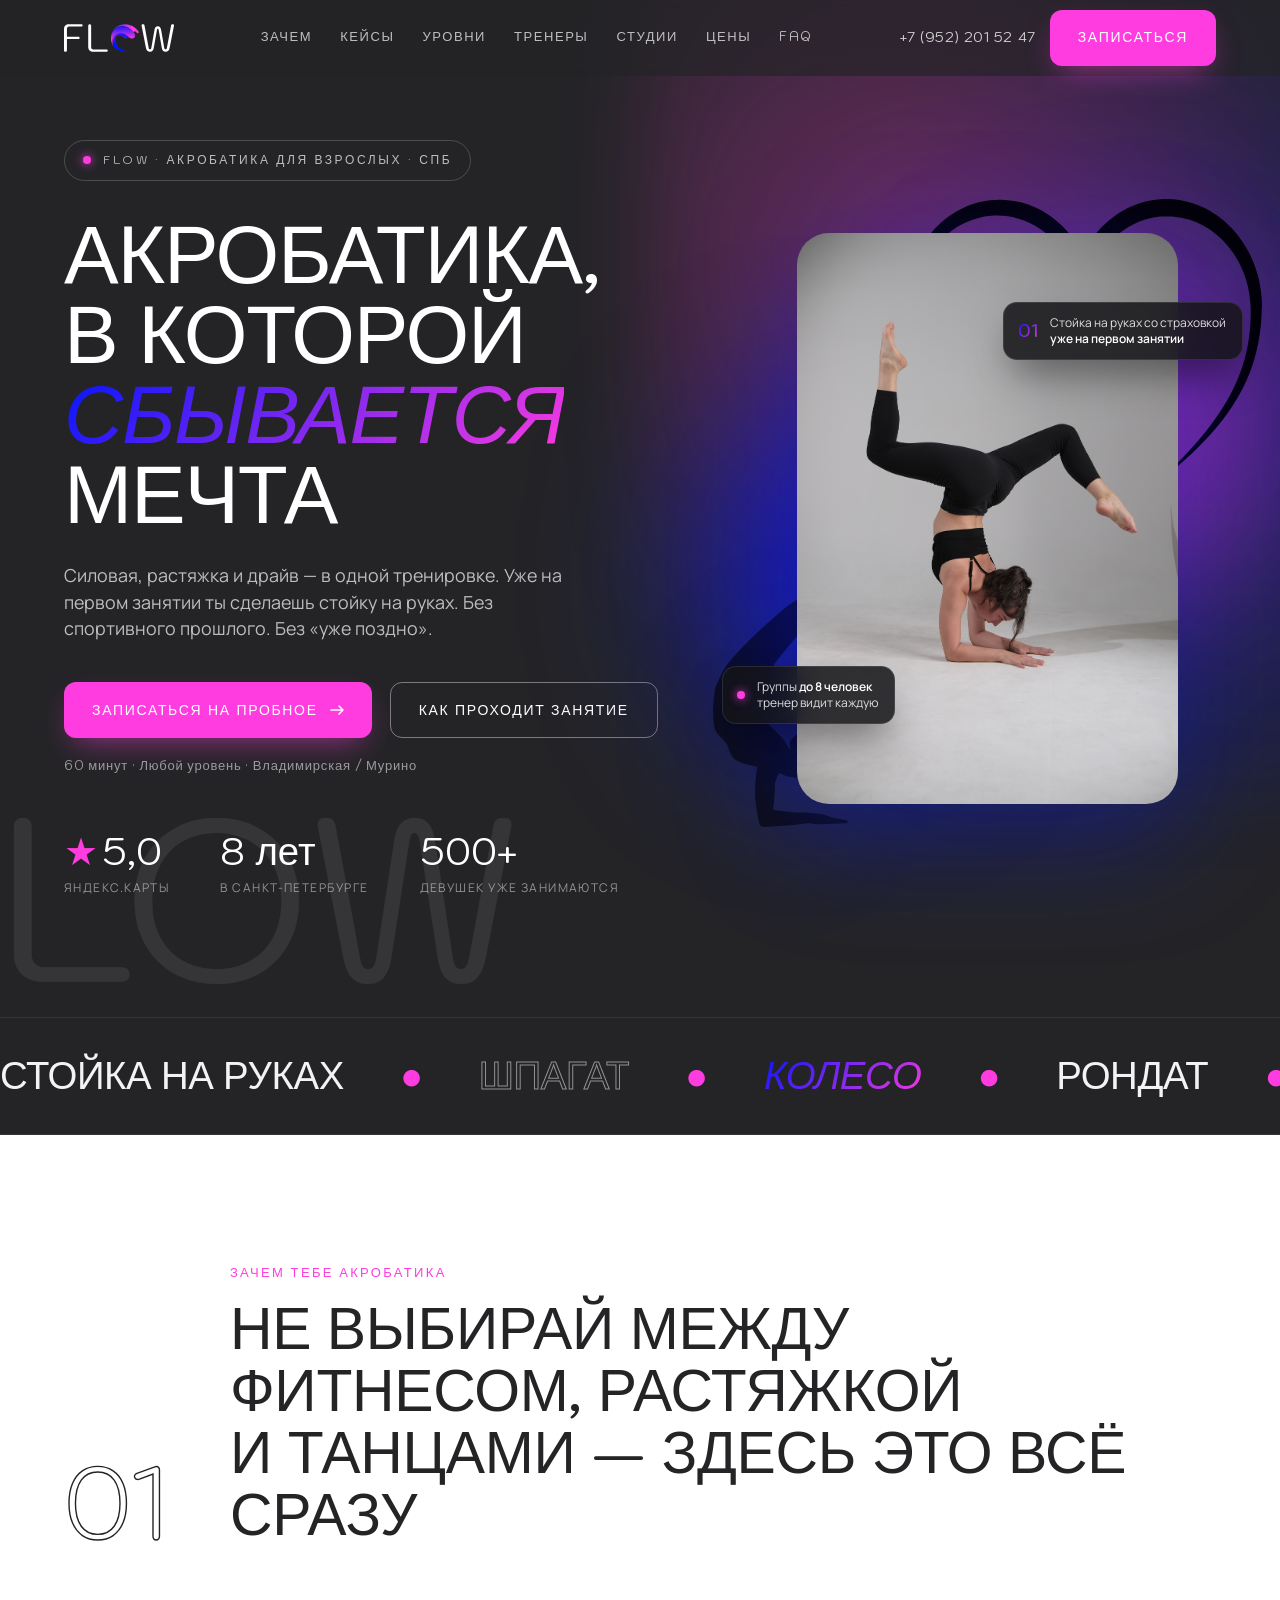
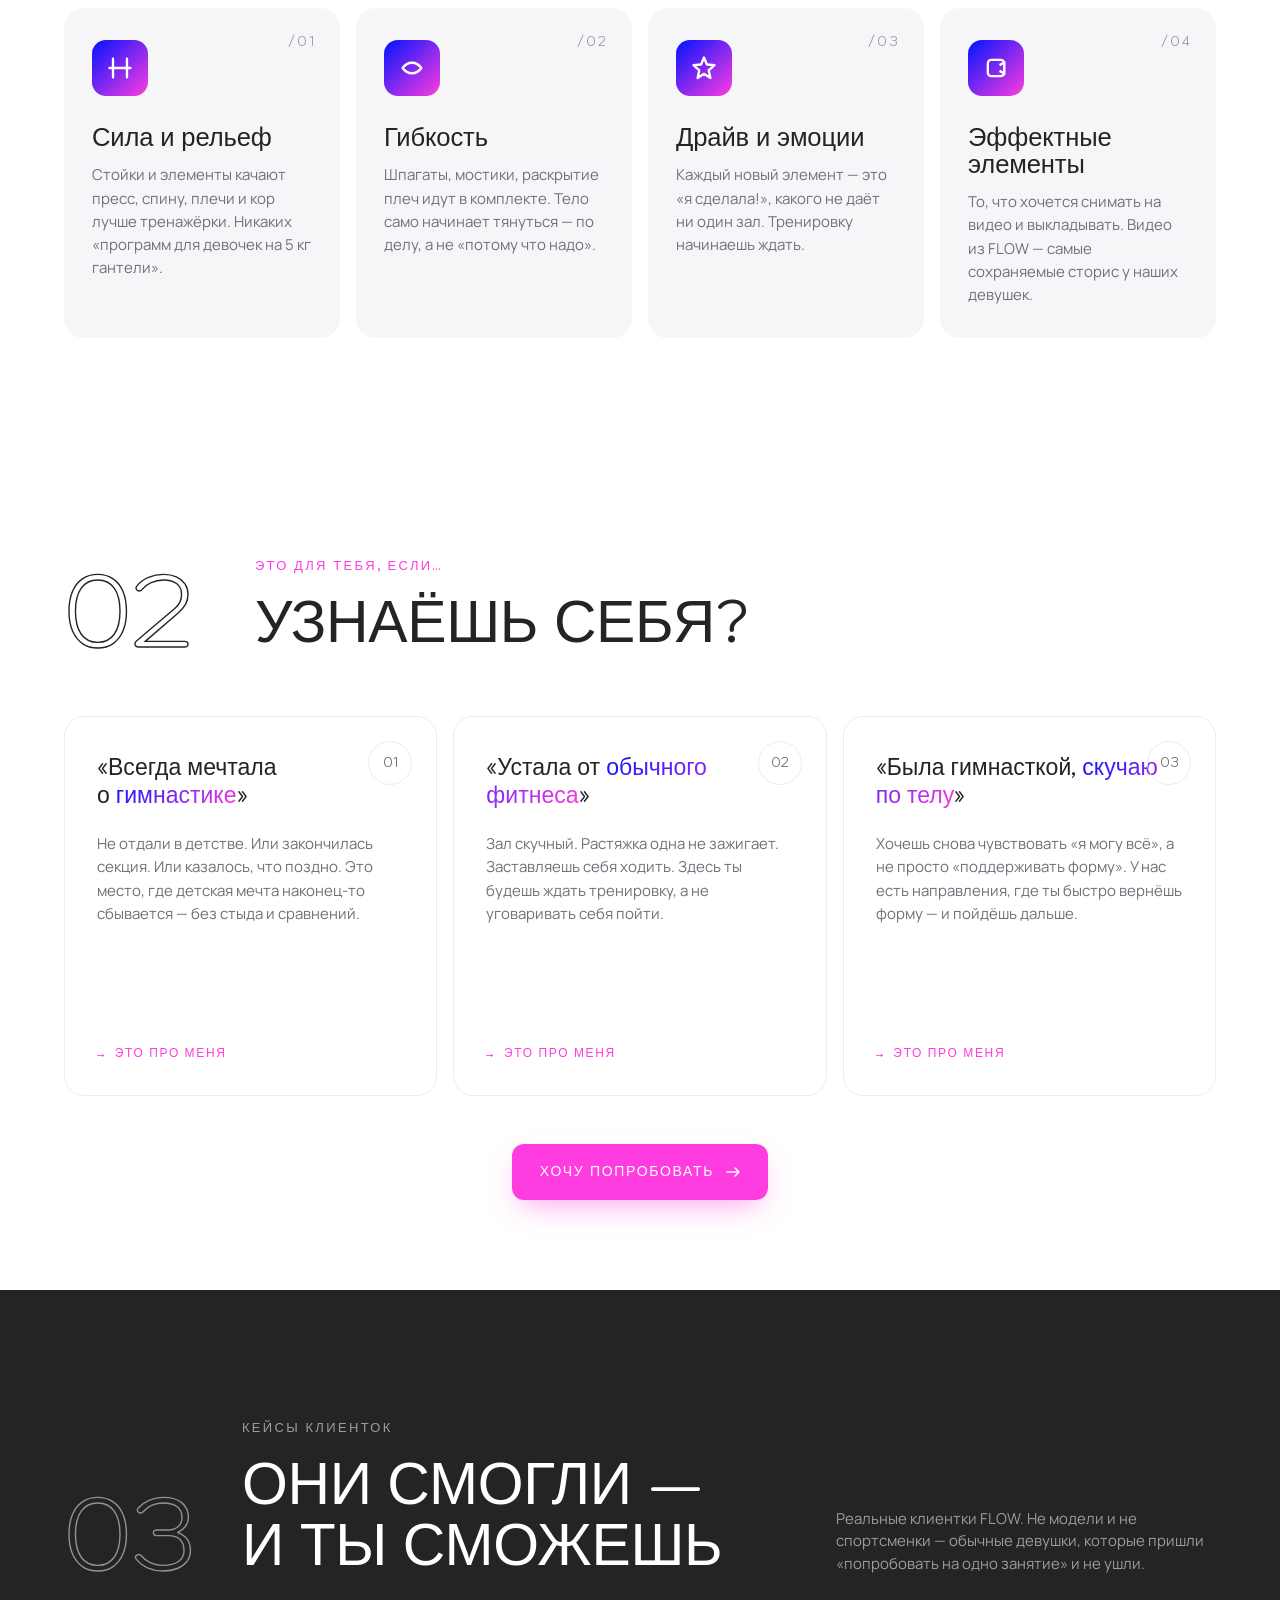
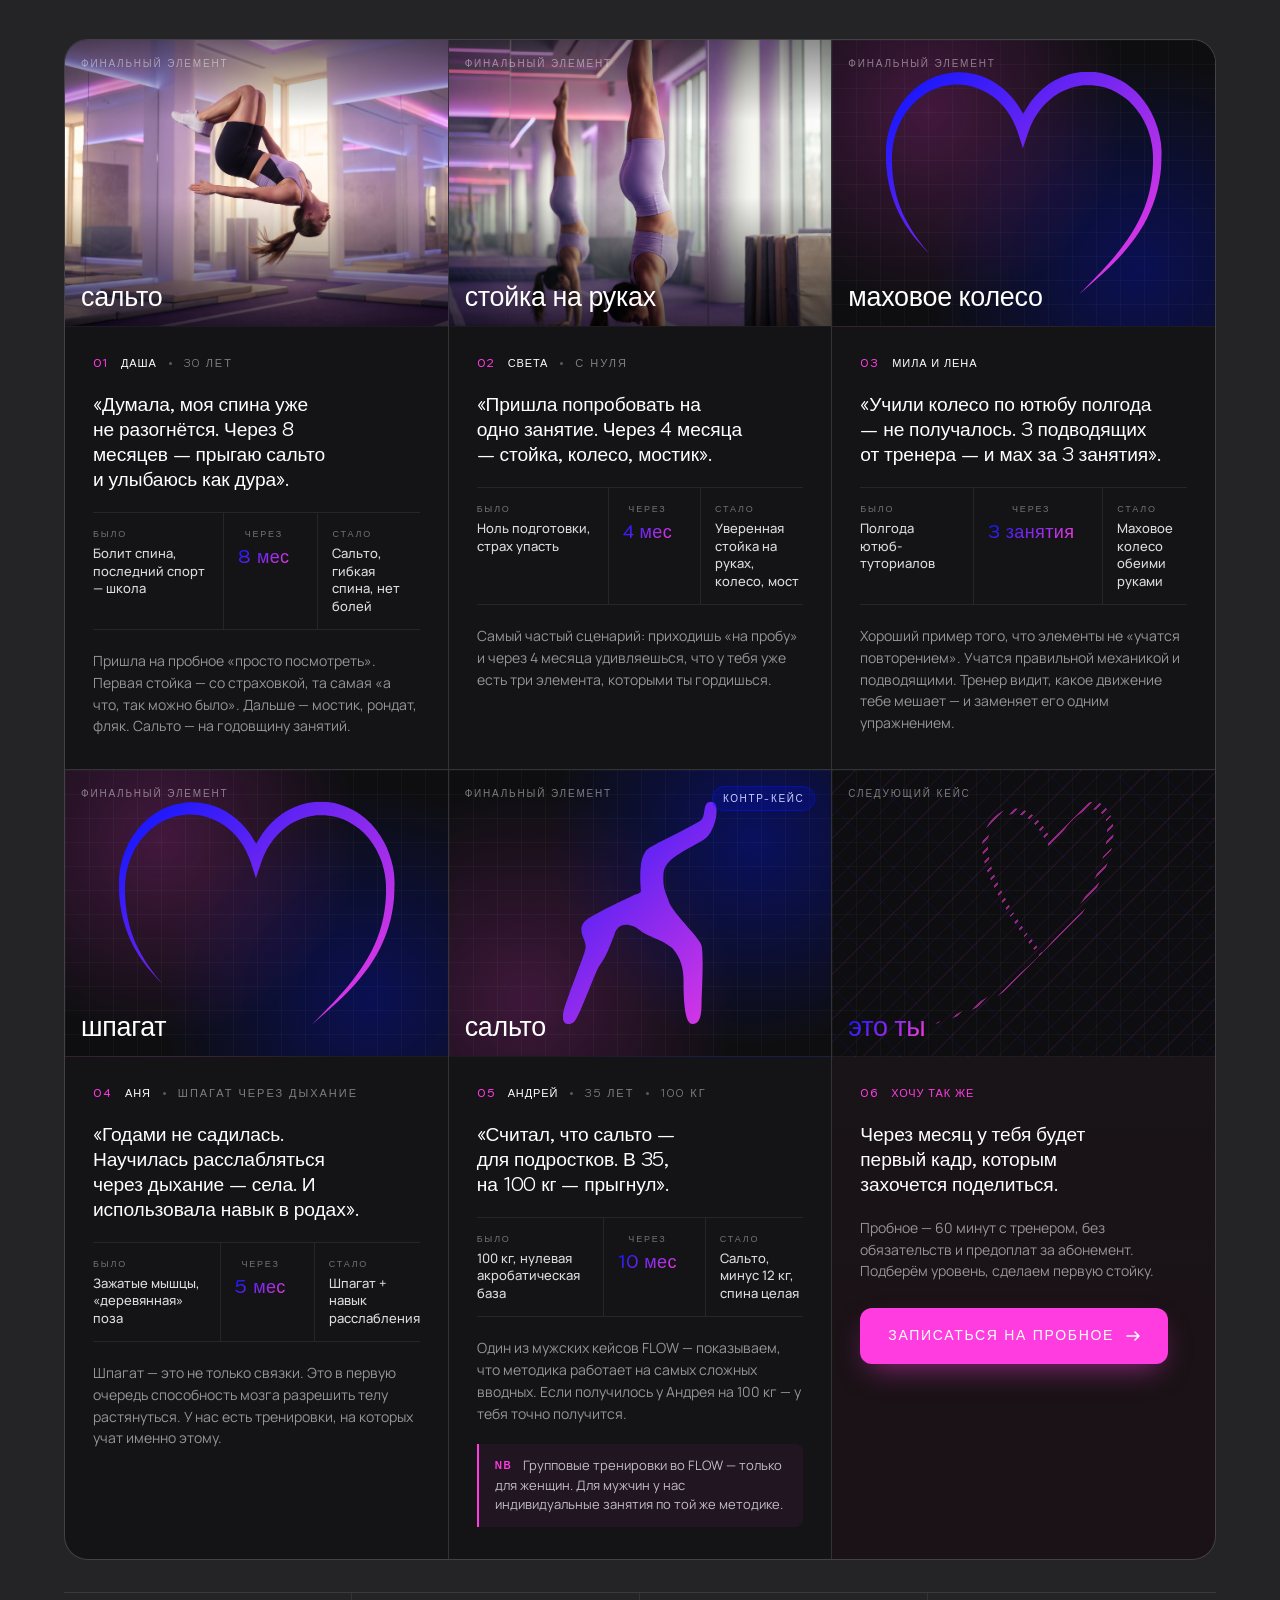
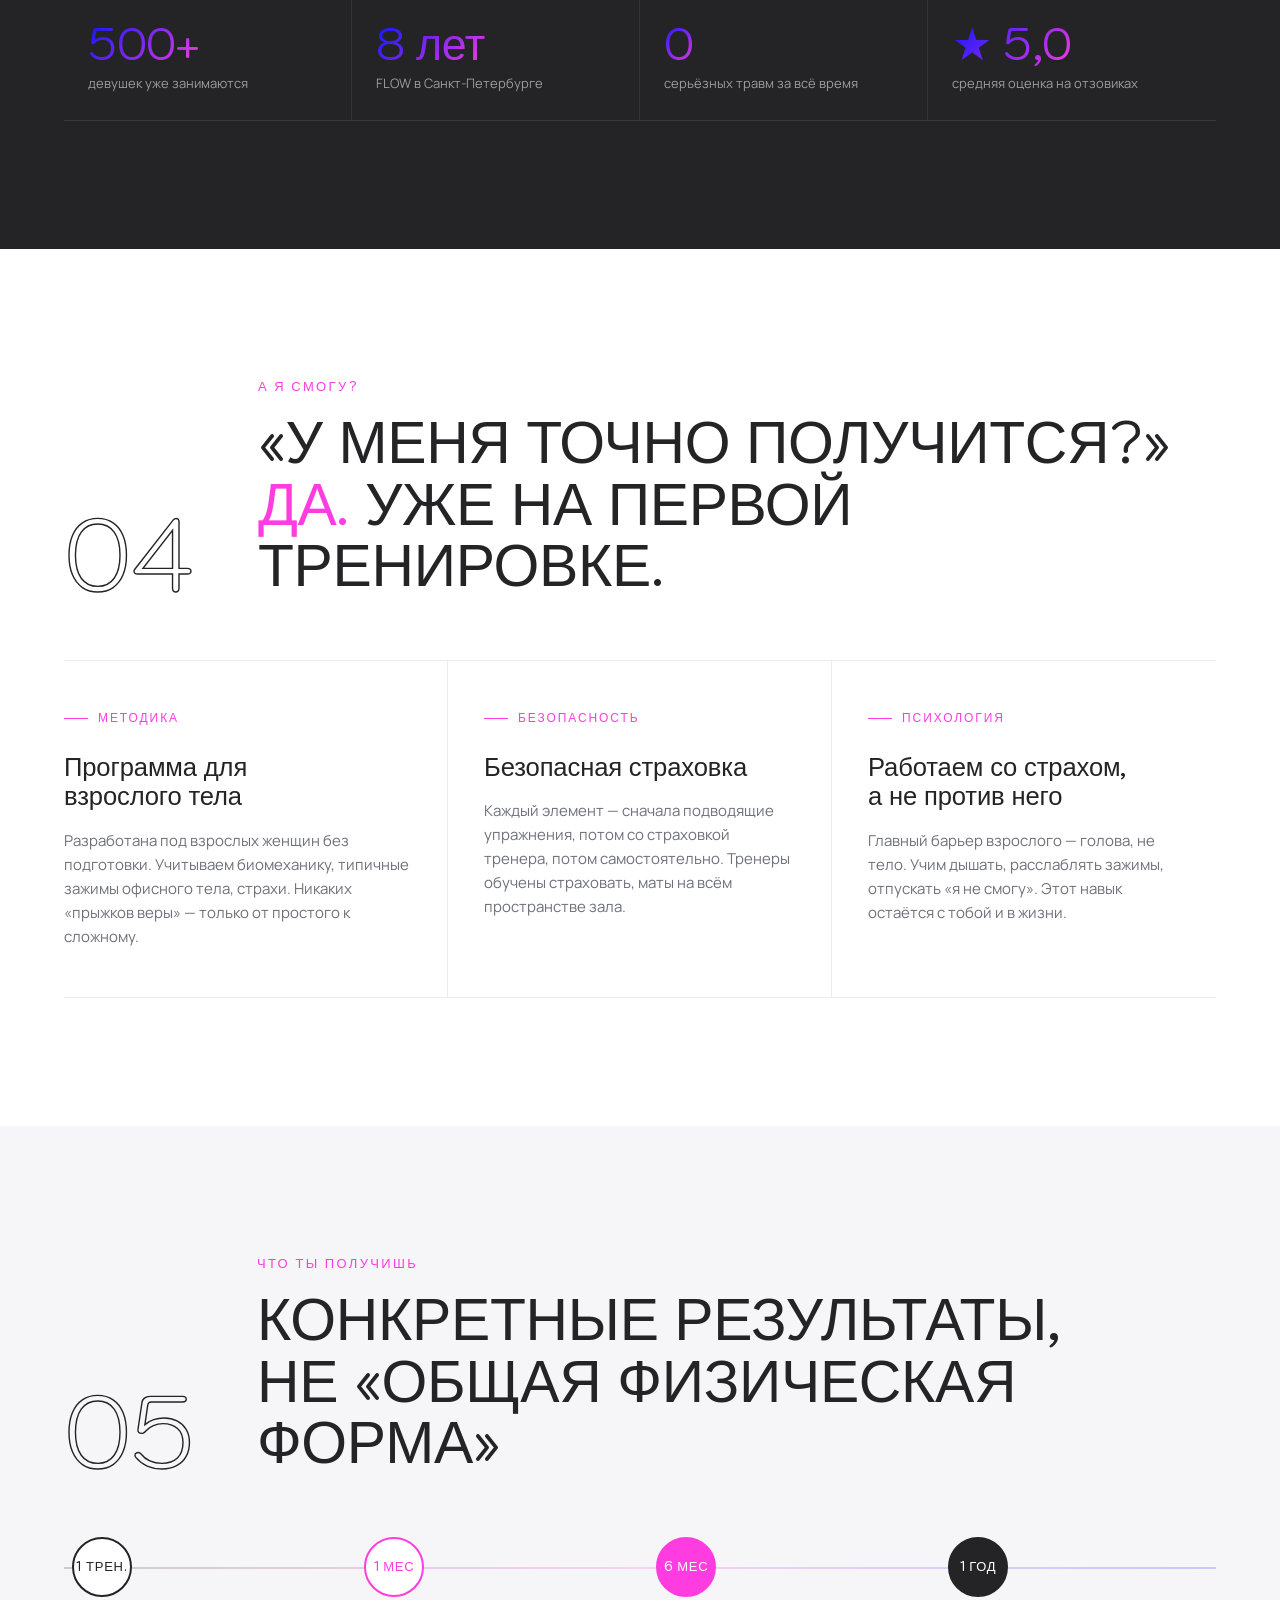
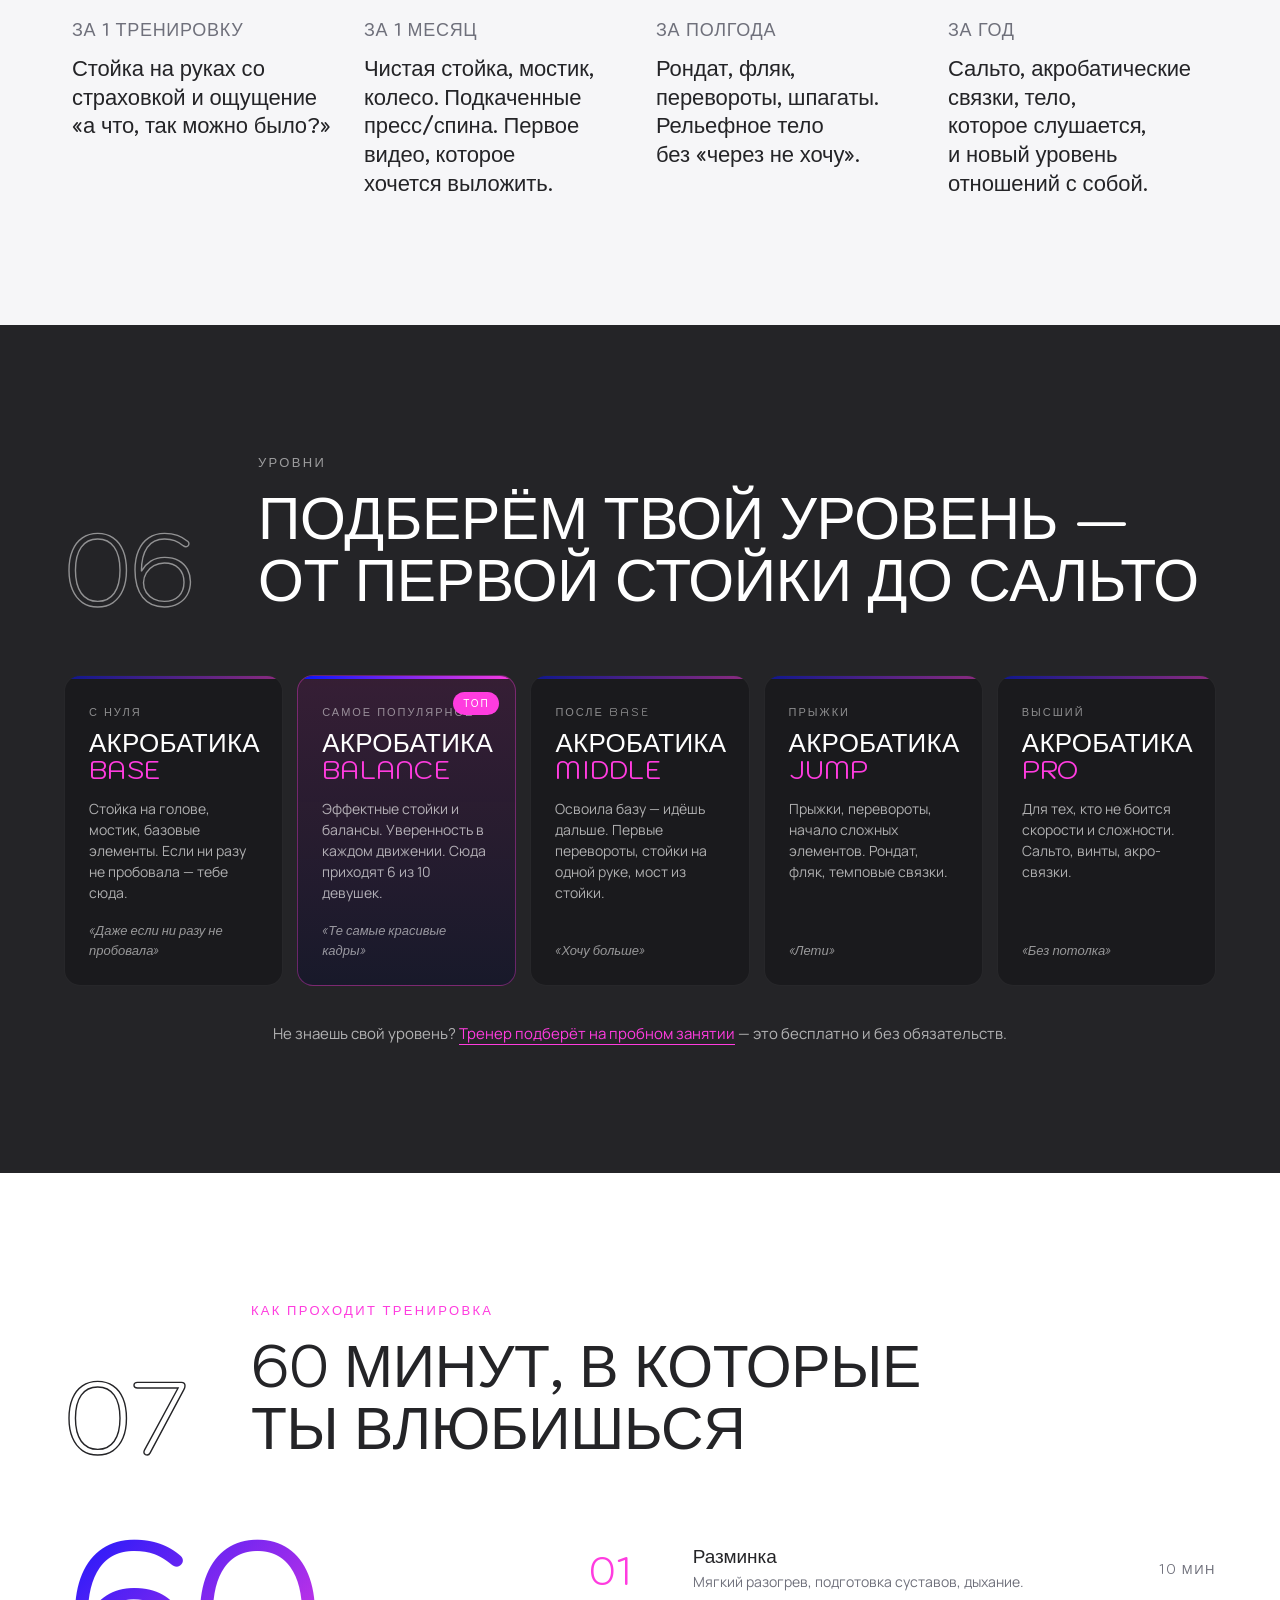
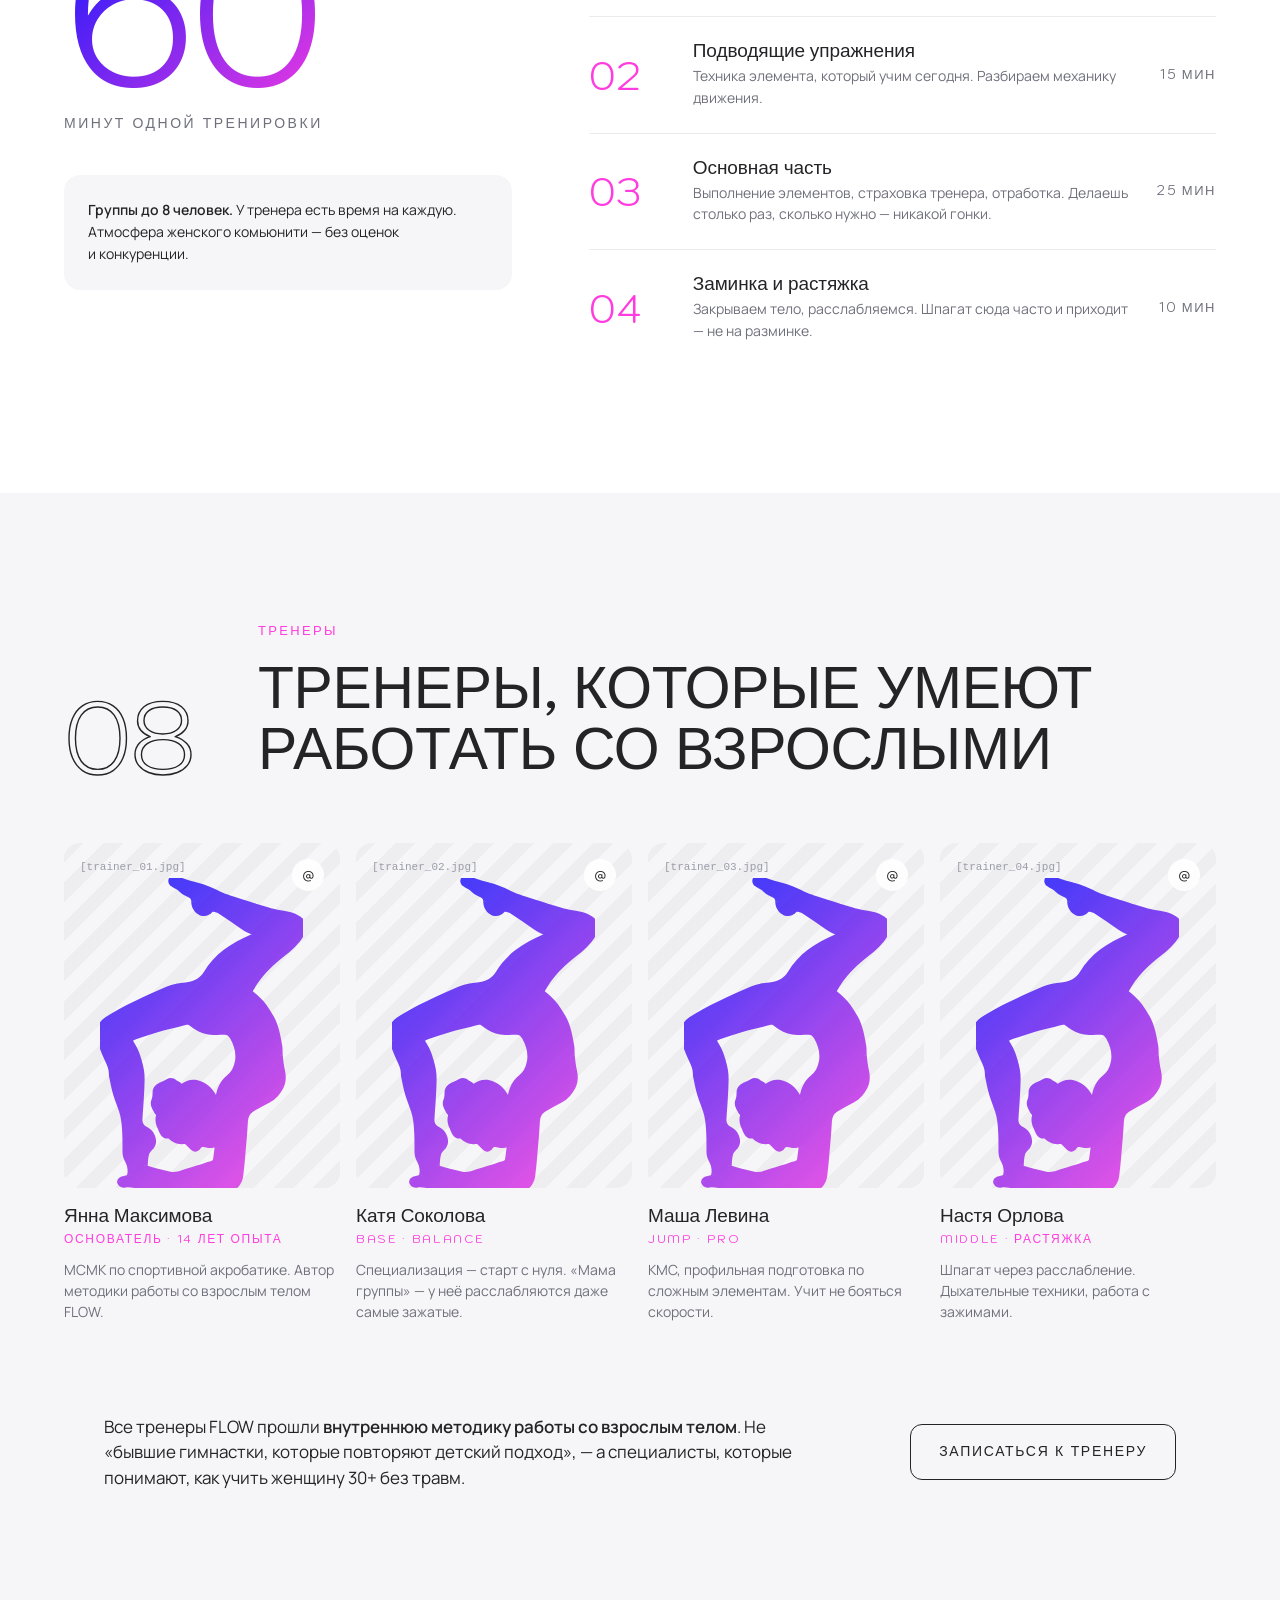
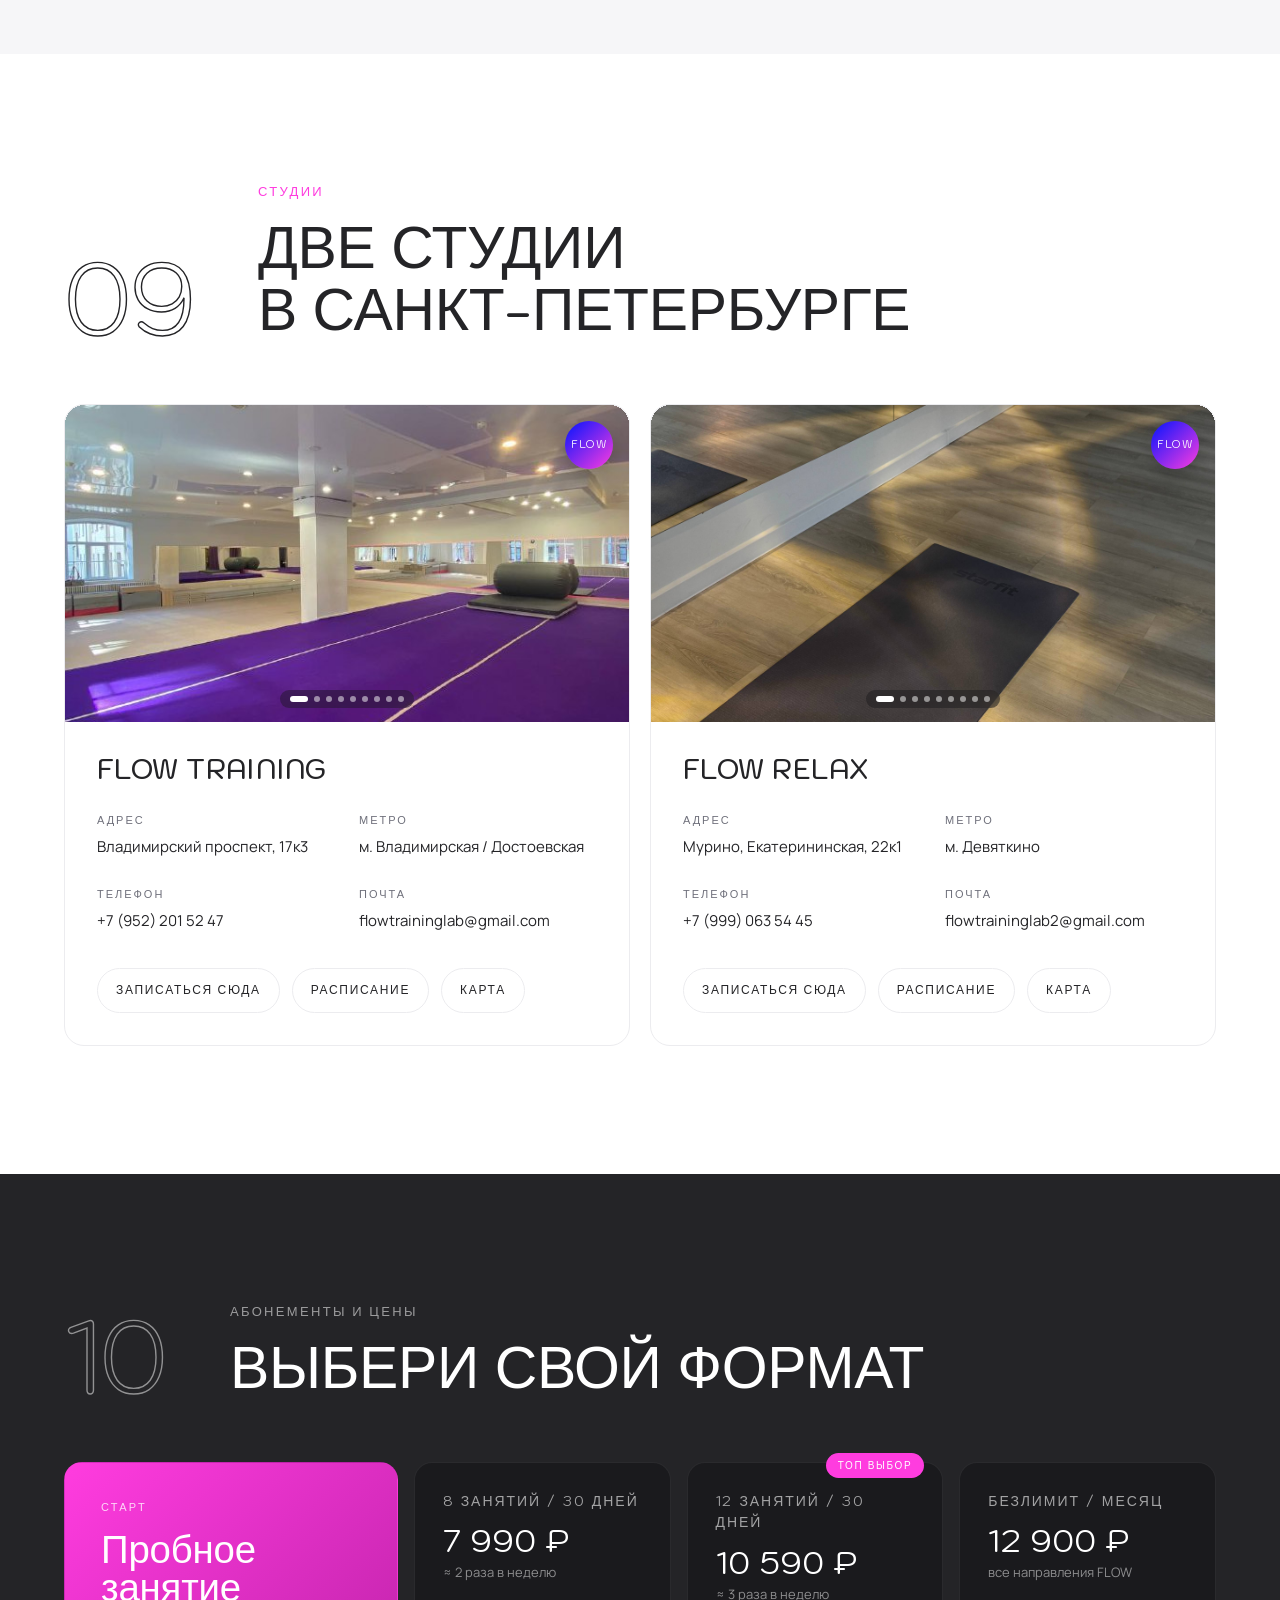
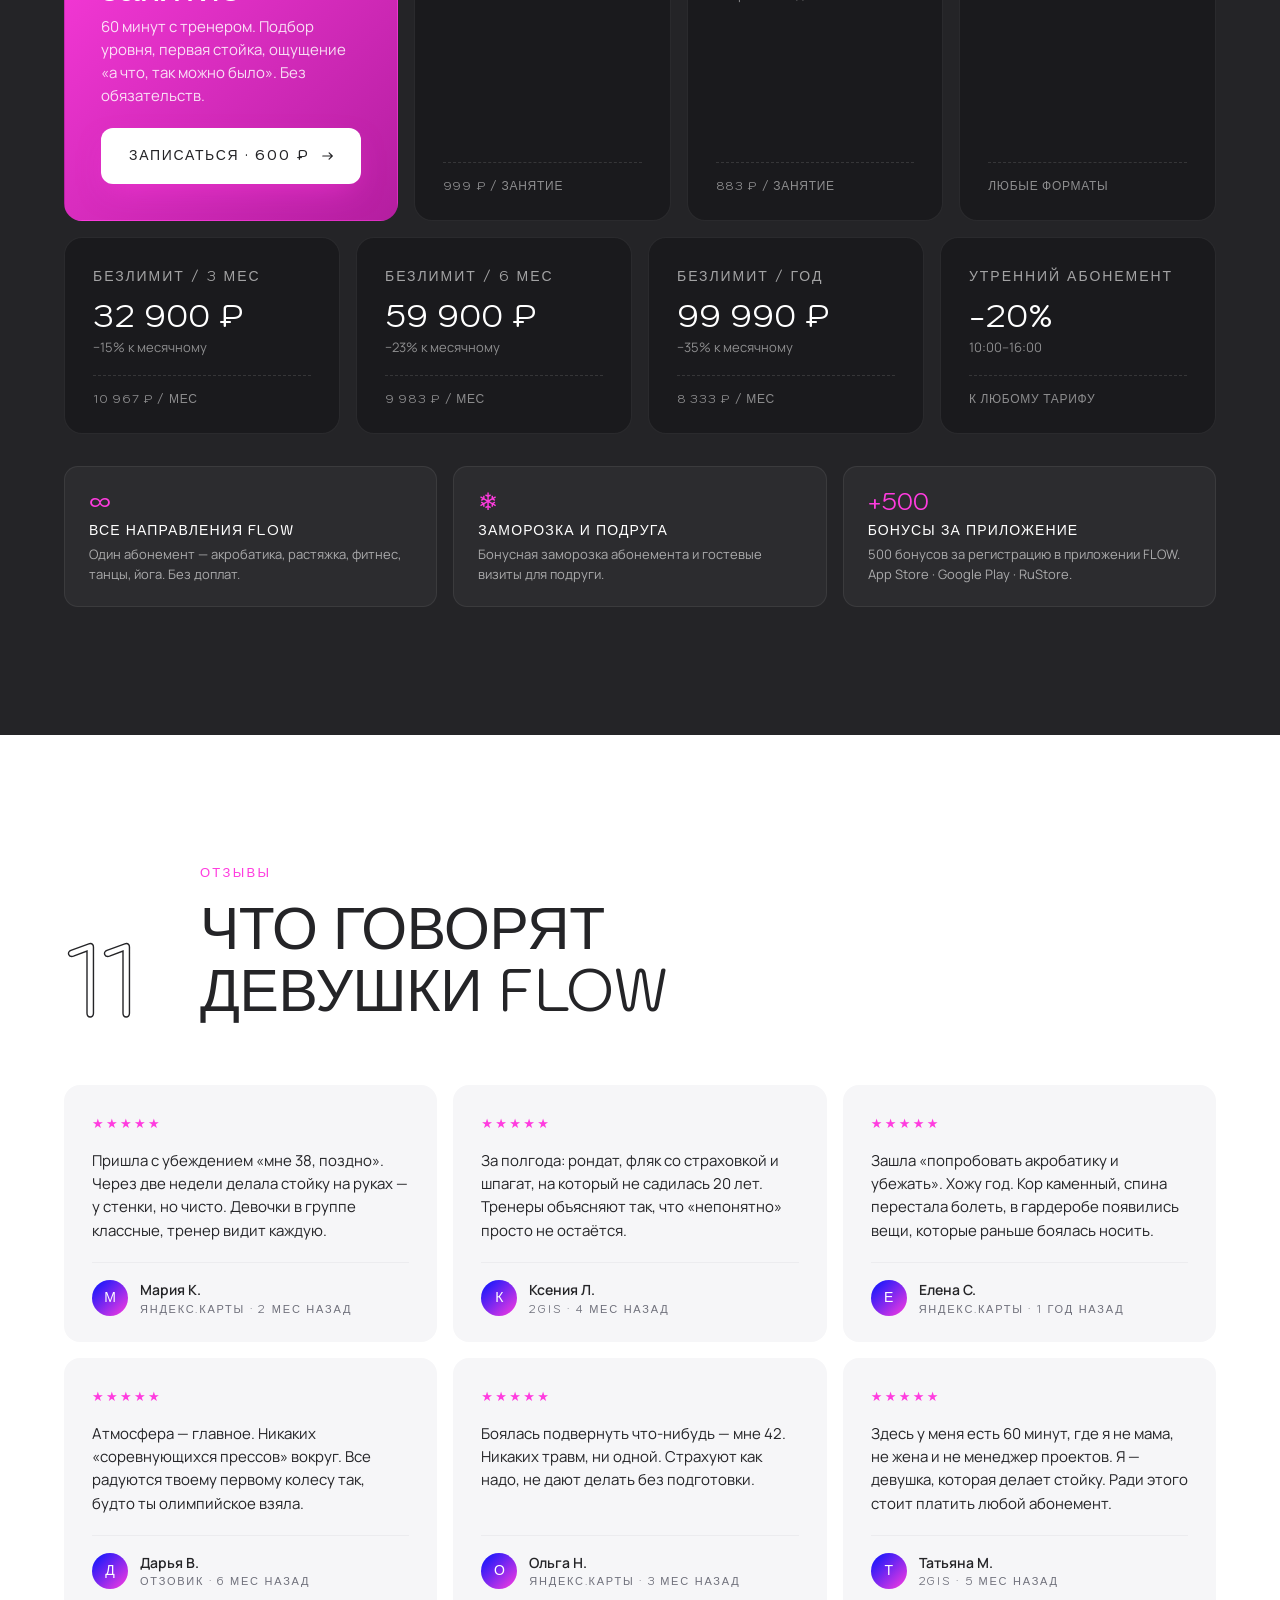
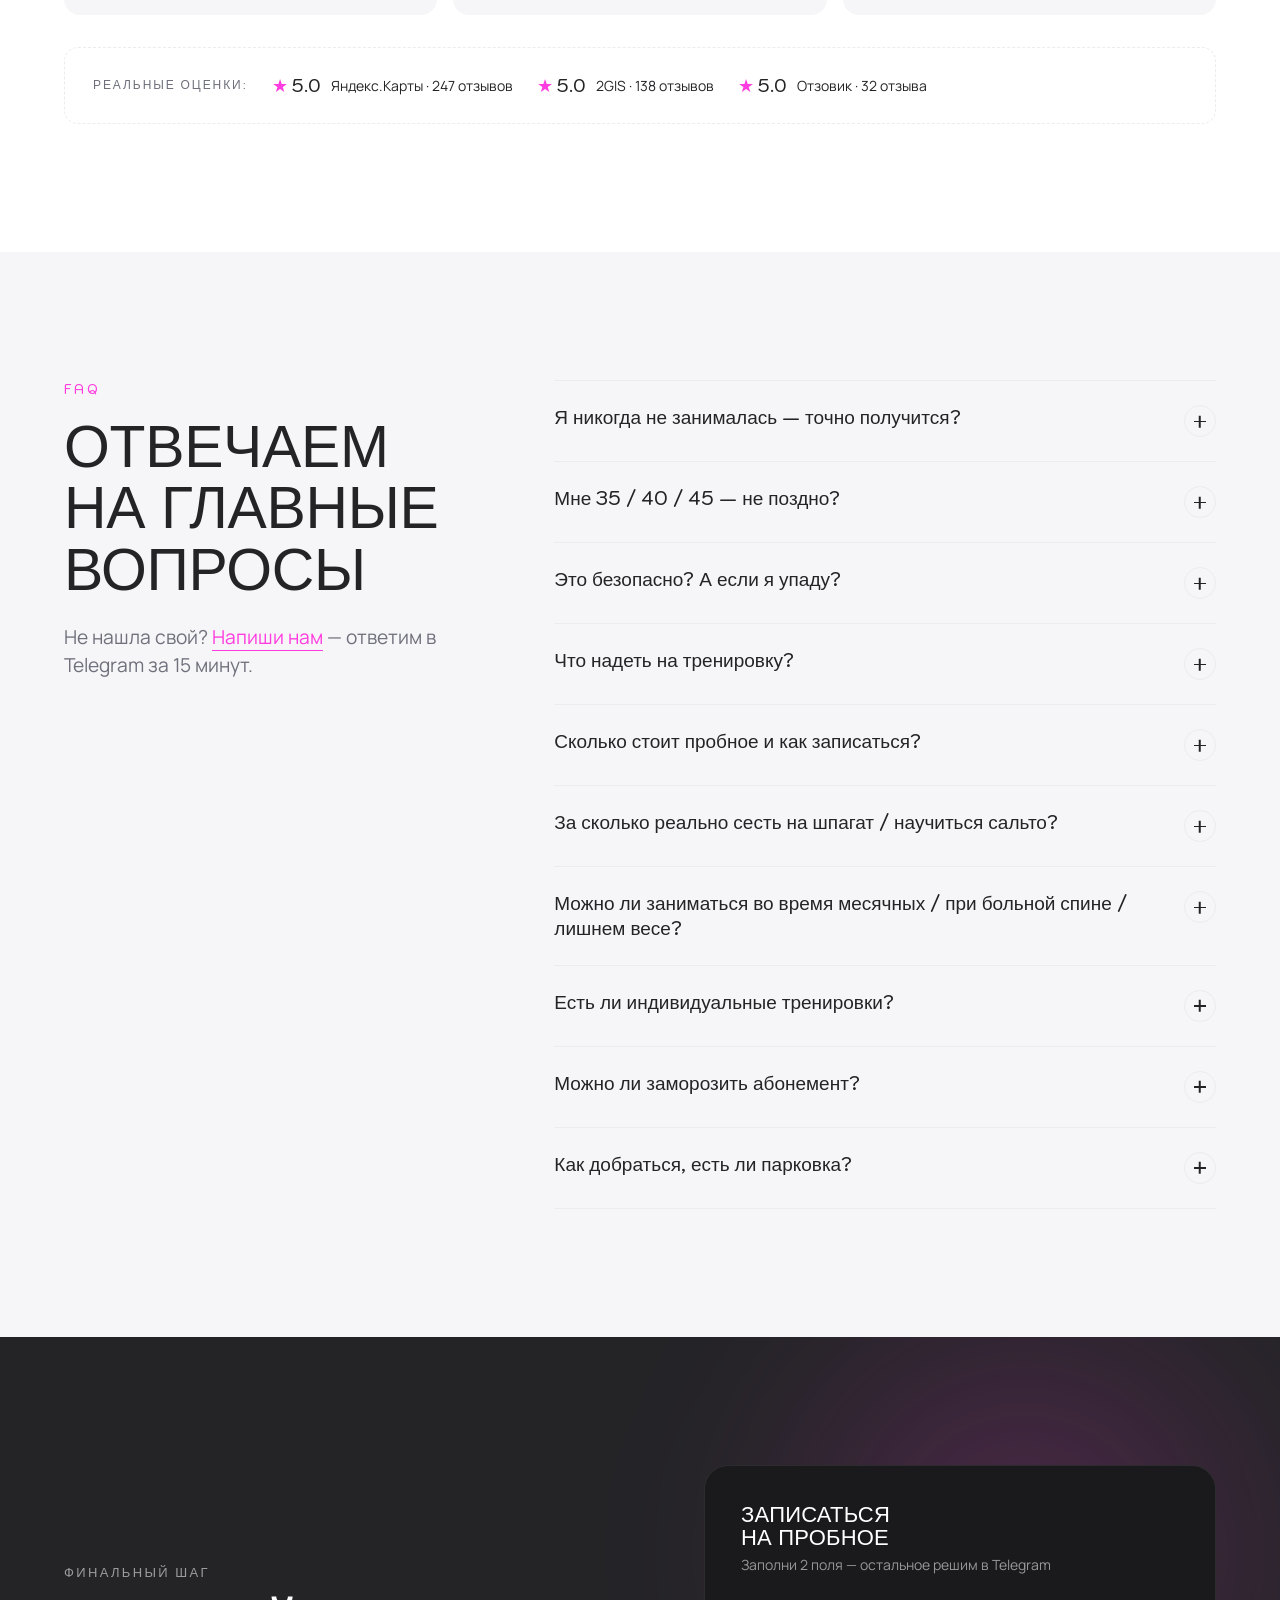
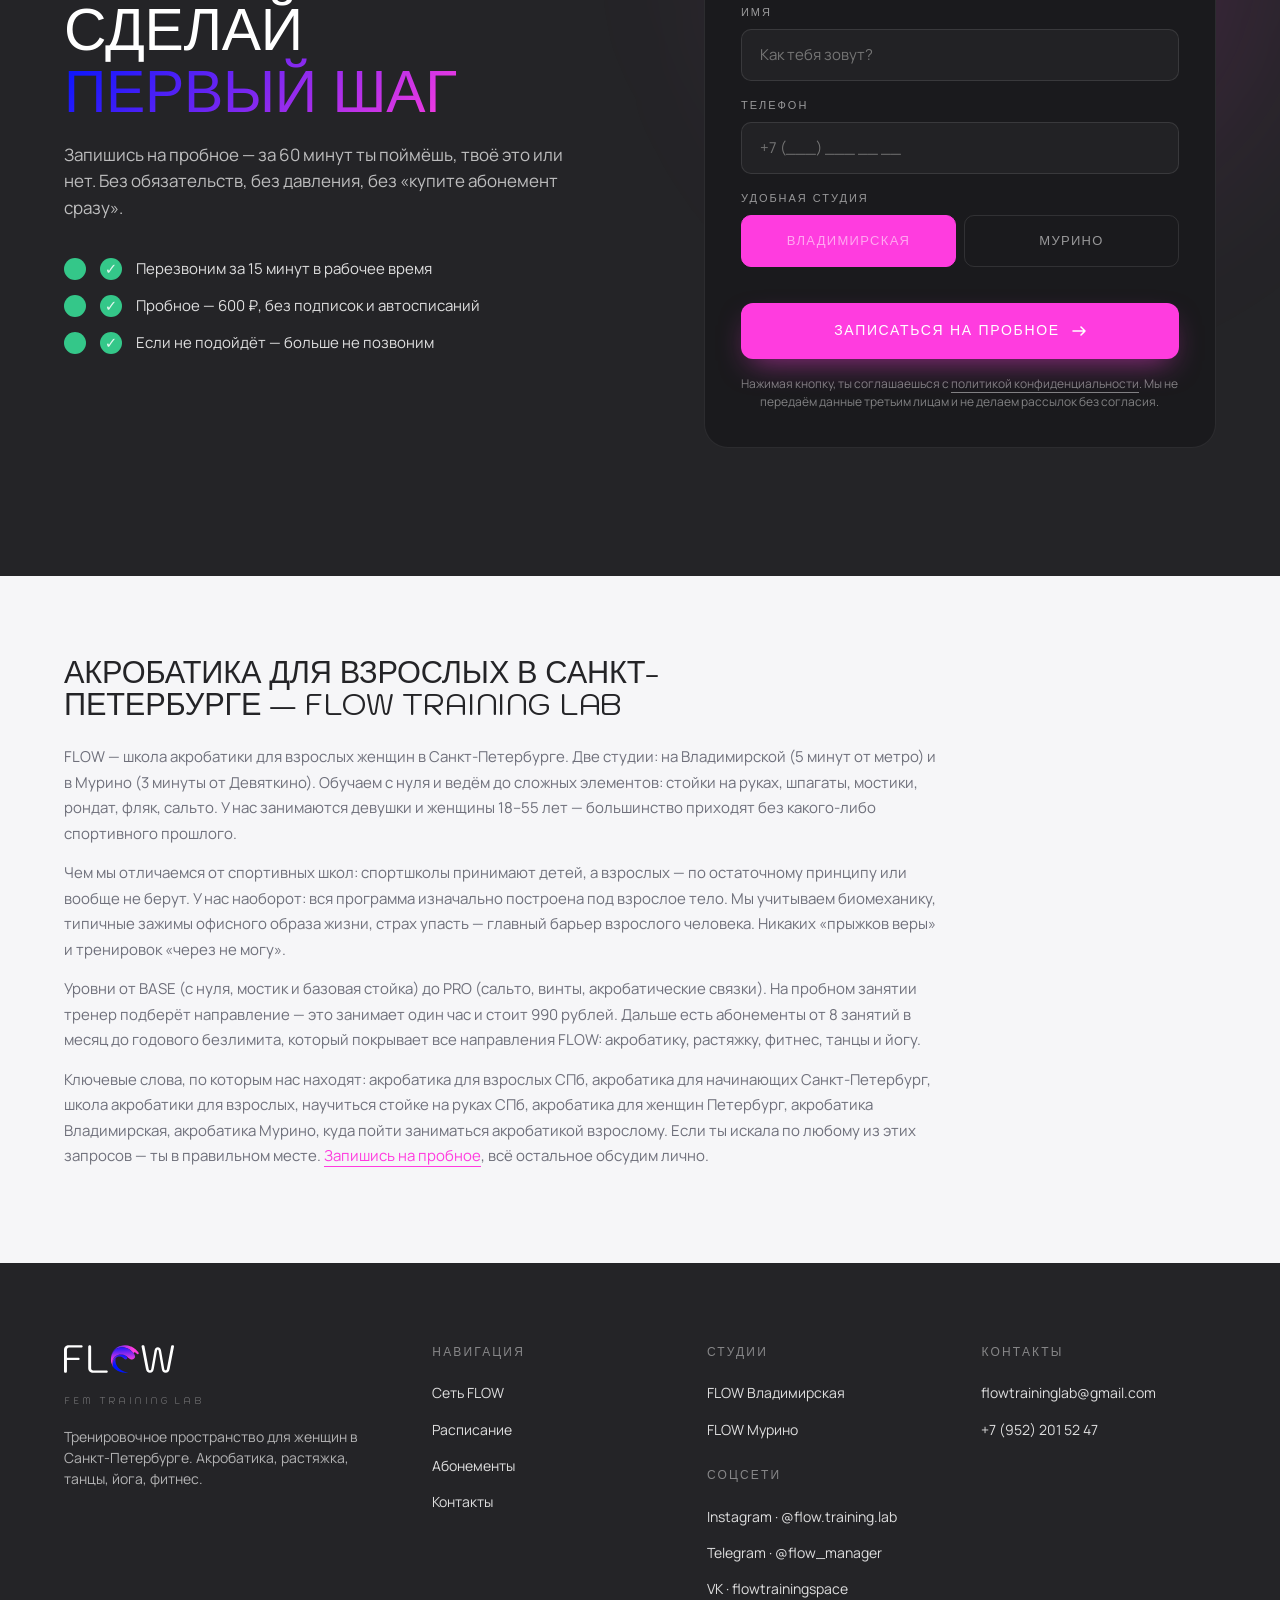
==== commit 2209eb65: "Hero: try video; Cases: add NB about male/female group format" ====
--- a/index.html
+++ b/index.html
@@ -85,7 +85,14 @@
       <div class="hero-glow g-pink"></div>
       <!-- Photo plate -->
       <div class="hero-photo">
-        <img class="hero-photo-figure" src="assets/images/DSCF6439.png" alt="Клиентка FLOW в акробатической стойке" />
+        <video class="hero-photo-figure"
+               autoplay muted loop playsinline
+               preload="metadata"
+               poster="assets/images/DSCF6439.png"
+               aria-label="Тренировка во FLOW">
+          <source src="assets/images/IMG_6644.MOV" type="video/mp4" />
+          <source src="assets/images/IMG_6644.MOV" type="video/quicktime" />
+        </video>
       </div>
       <!-- Floating brand chips -->
       <div class="hero-chip chip-1">
@@ -297,7 +304,7 @@
         </div>
       </article>
 
-      <!-- Case 05 — Антон / сальто, контр-кейс -->
+      <!-- Case 05 — Андрей / сальто, контр-кейс -->
       <article class="case-card reveal">
         <div class="silh-frame alt">
           <div class="silh-img" style="-webkit-mask-image:url('assets/silh-jump.svg');mask-image:url('assets/silh-jump.svg');"></div>
@@ -306,14 +313,15 @@
           <div class="silh-badge">контр-кейс</div>
         </div>
         <div class="case-body">
-          <div class="case-meta"><span class="ix">05</span><span class="name">Антон</span><span class="dot"></span><span>35 лет</span><span class="dot"></span><span>100 кг</span></div>
+          <div class="case-meta"><span class="ix">05</span><span class="name">Андрей</span><span class="dot"></span><span>35 лет</span><span class="dot"></span><span>100 кг</span></div>
           <h3 class="case-quote">«Считал, что сальто — для подростков. В 35, на 100 кг — прыгнул».</h3>
           <div class="ba-table">
             <div class="ba-col"><div class="ba-lbl">Было</div><div class="ba-val">100 кг, нулевая акробатическая база</div></div>
             <div class="ba-col"><div class="ba-lbl">Через</div><div class="ba-val grad">10 мес</div></div>
             <div class="ba-col"><div class="ba-lbl">Стало</div><div class="ba-val">Сальто, минус 12 кг, спина целая</div></div>
           </div>
-          <p class="case-body-text">Один из мужских кейсов FLOW — показываем, что методика работает на самых сложных вводных. Если получилось у Антона на 100 кг — у тебя точно получится.</p>
+          <p class="case-body-text">Один из мужских кейсов FLOW — показываем, что методика работает на самых сложных вводных. Если получилось у Андрея на 100 кг — у тебя точно получится.</p>
+          <p class="case-note"><span class="case-note-tag">NB</span> Групповые тренировки во FLOW — только для женщин. Для мужчин у нас индивидуальные занятия по той же методике.</p>
         </div>
       </article>
 
--- a/styles.css
+++ b/styles.css
@@ -763,6 +763,27 @@
   line-height: 1.55;
   color: rgba(255,255,255,0.55);
   margin: 0;
+}
+.case-note {
+  margin: 0;
+  padding: 12px 14px 12px 16px;
+  border-left: 2px solid var(--pink);
+  background: rgba(255,60,223,0.06);
+  border-radius: 0 8px 8px 0;
+  font-size: 13px;
+  line-height: 1.5;
+  color: rgba(255,255,255,0.72);
+}
+.case-note-tag {
+  display: inline-block;
+  font-family: var(--kod);
+  font-size: 10px;
+  letter-spacing: 0.16em;
+  text-transform: uppercase;
+  color: var(--pink);
+  margin-right: 8px;
+  font-weight: 600;
+  vertical-align: 1px;
 }
 
 /* Was → Через → Стало table */
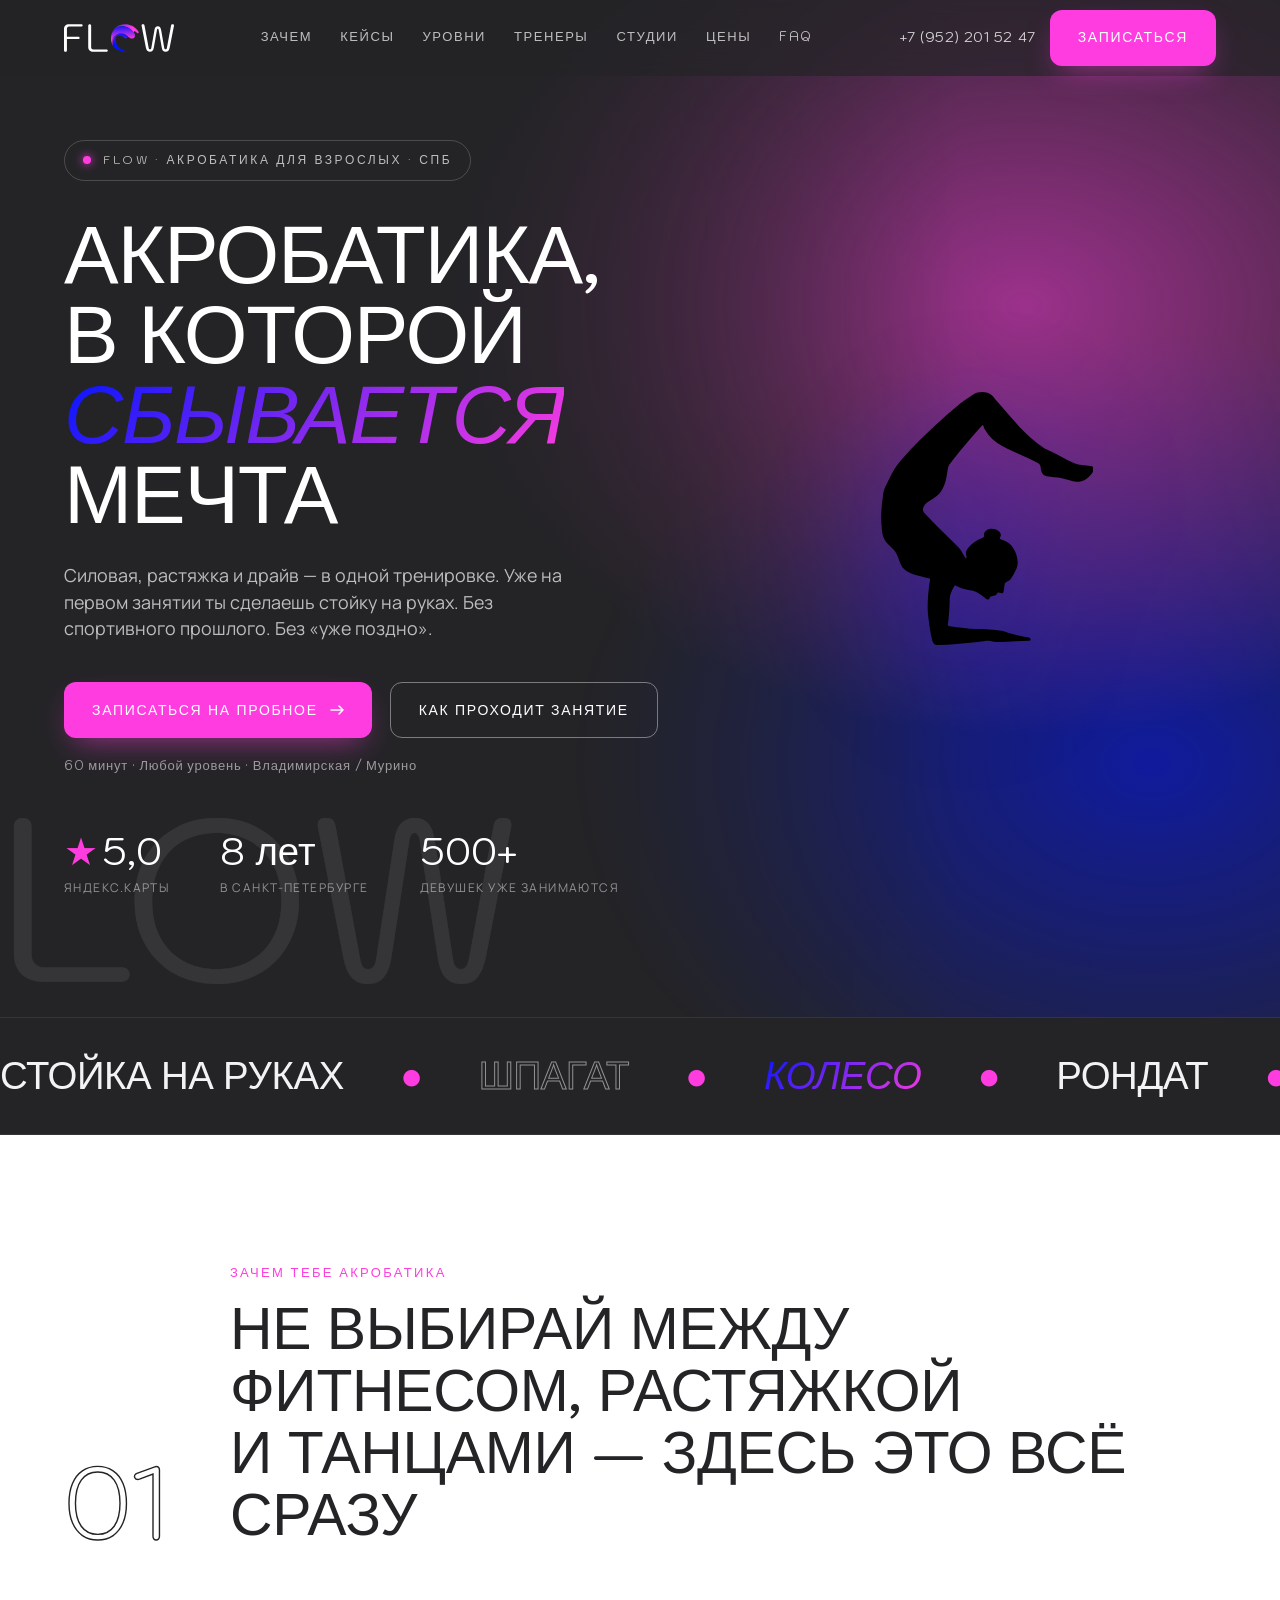
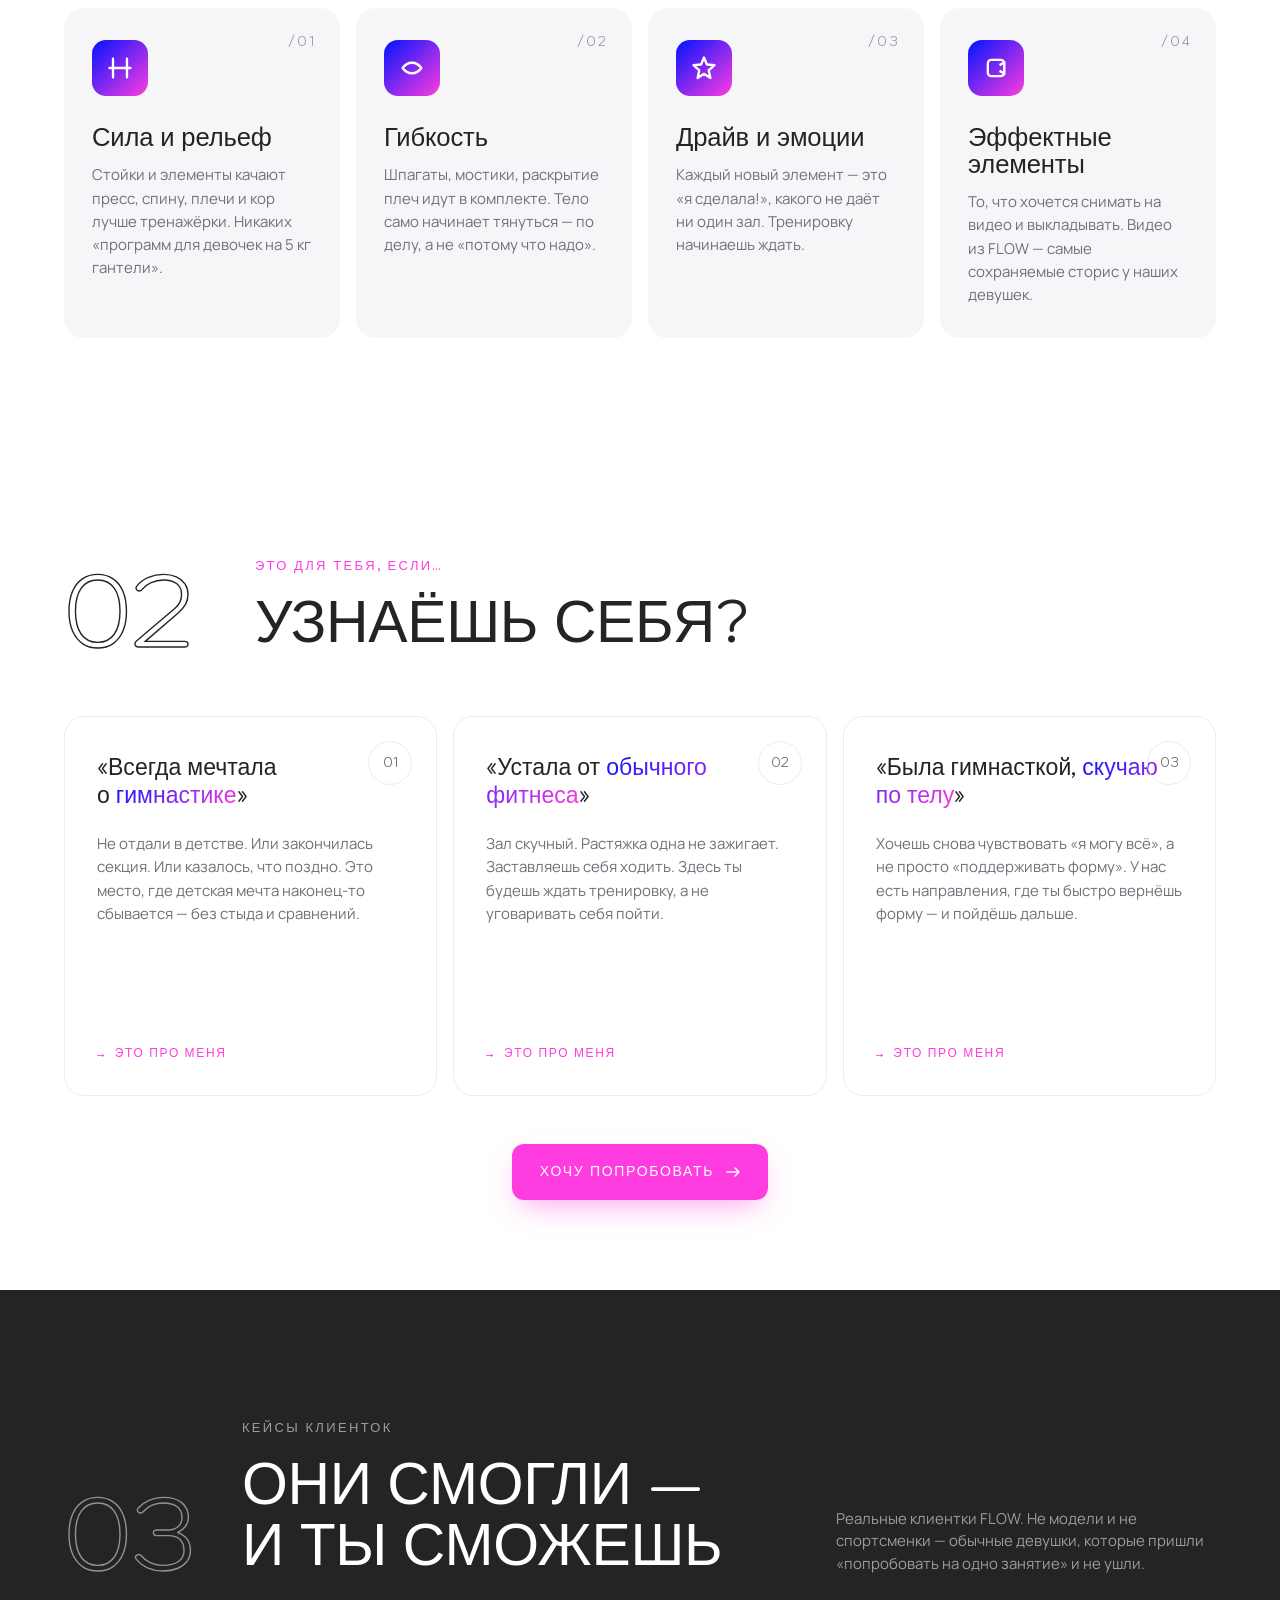
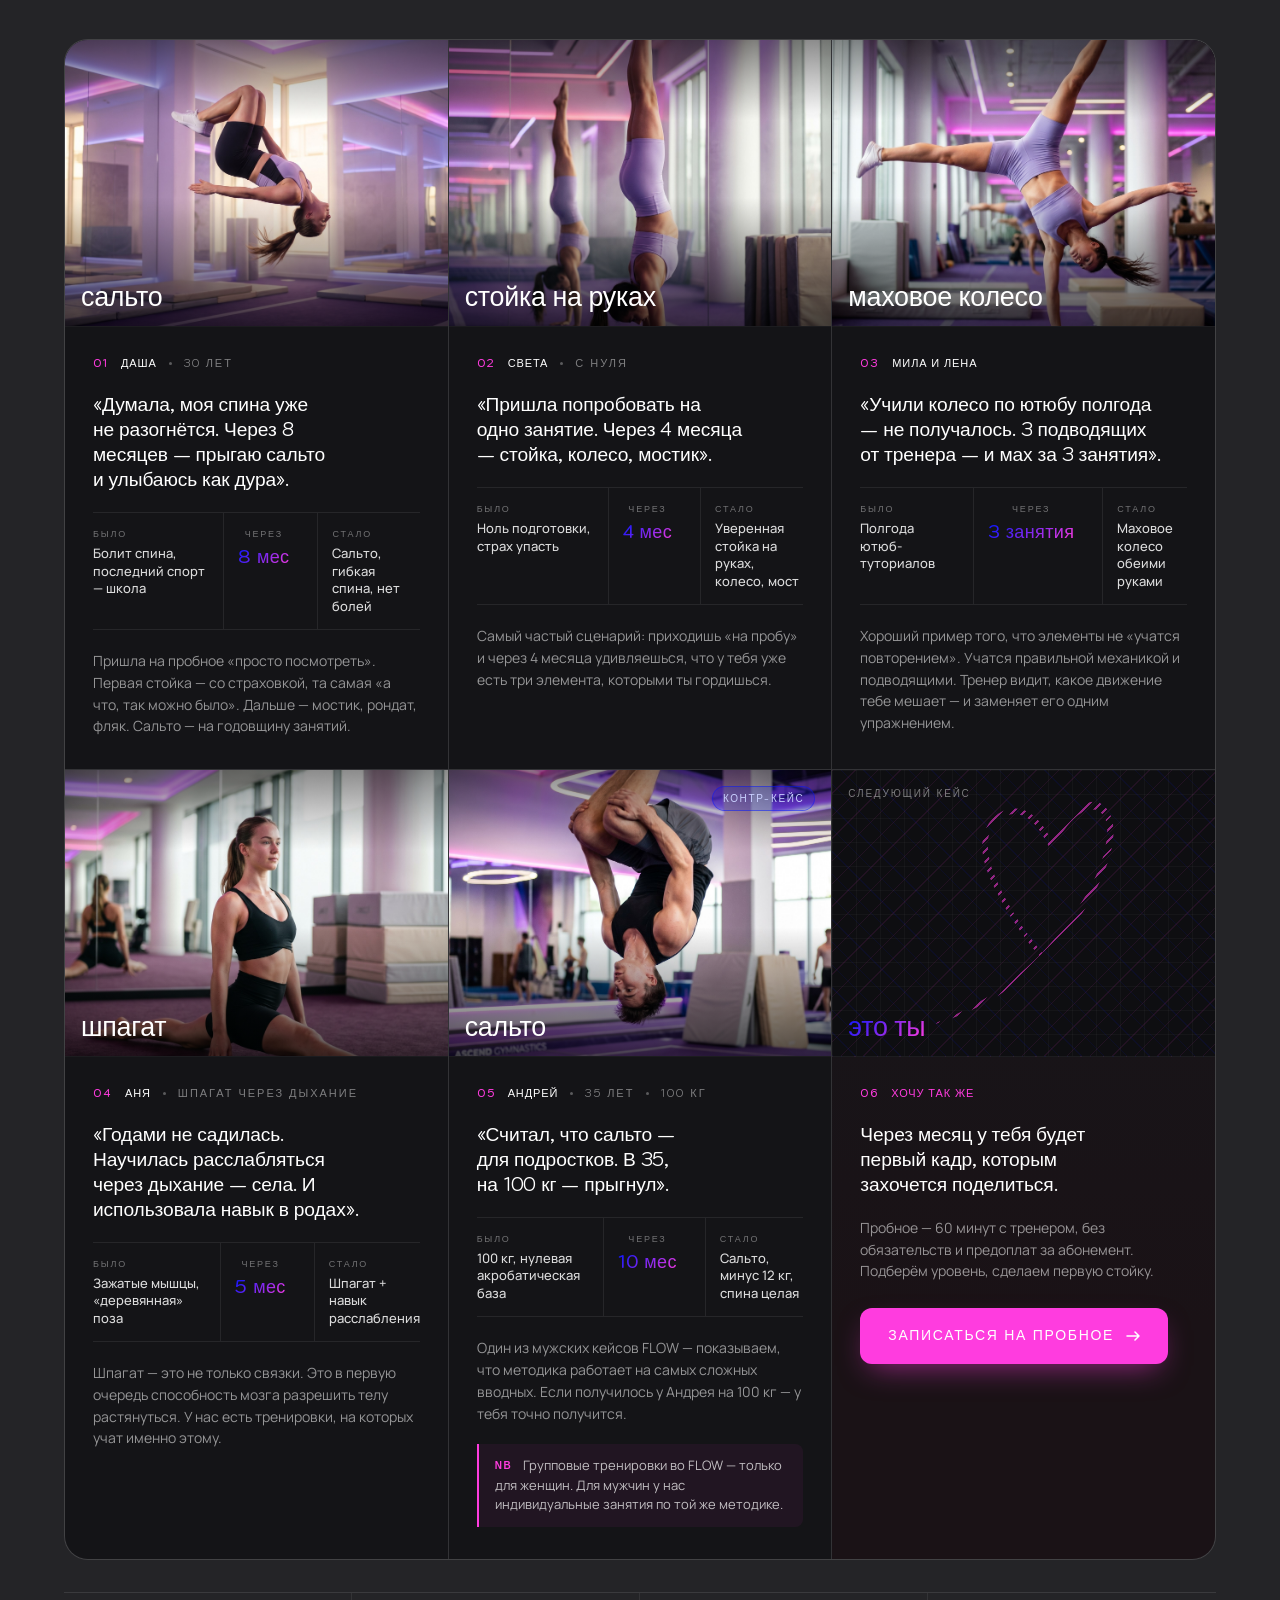
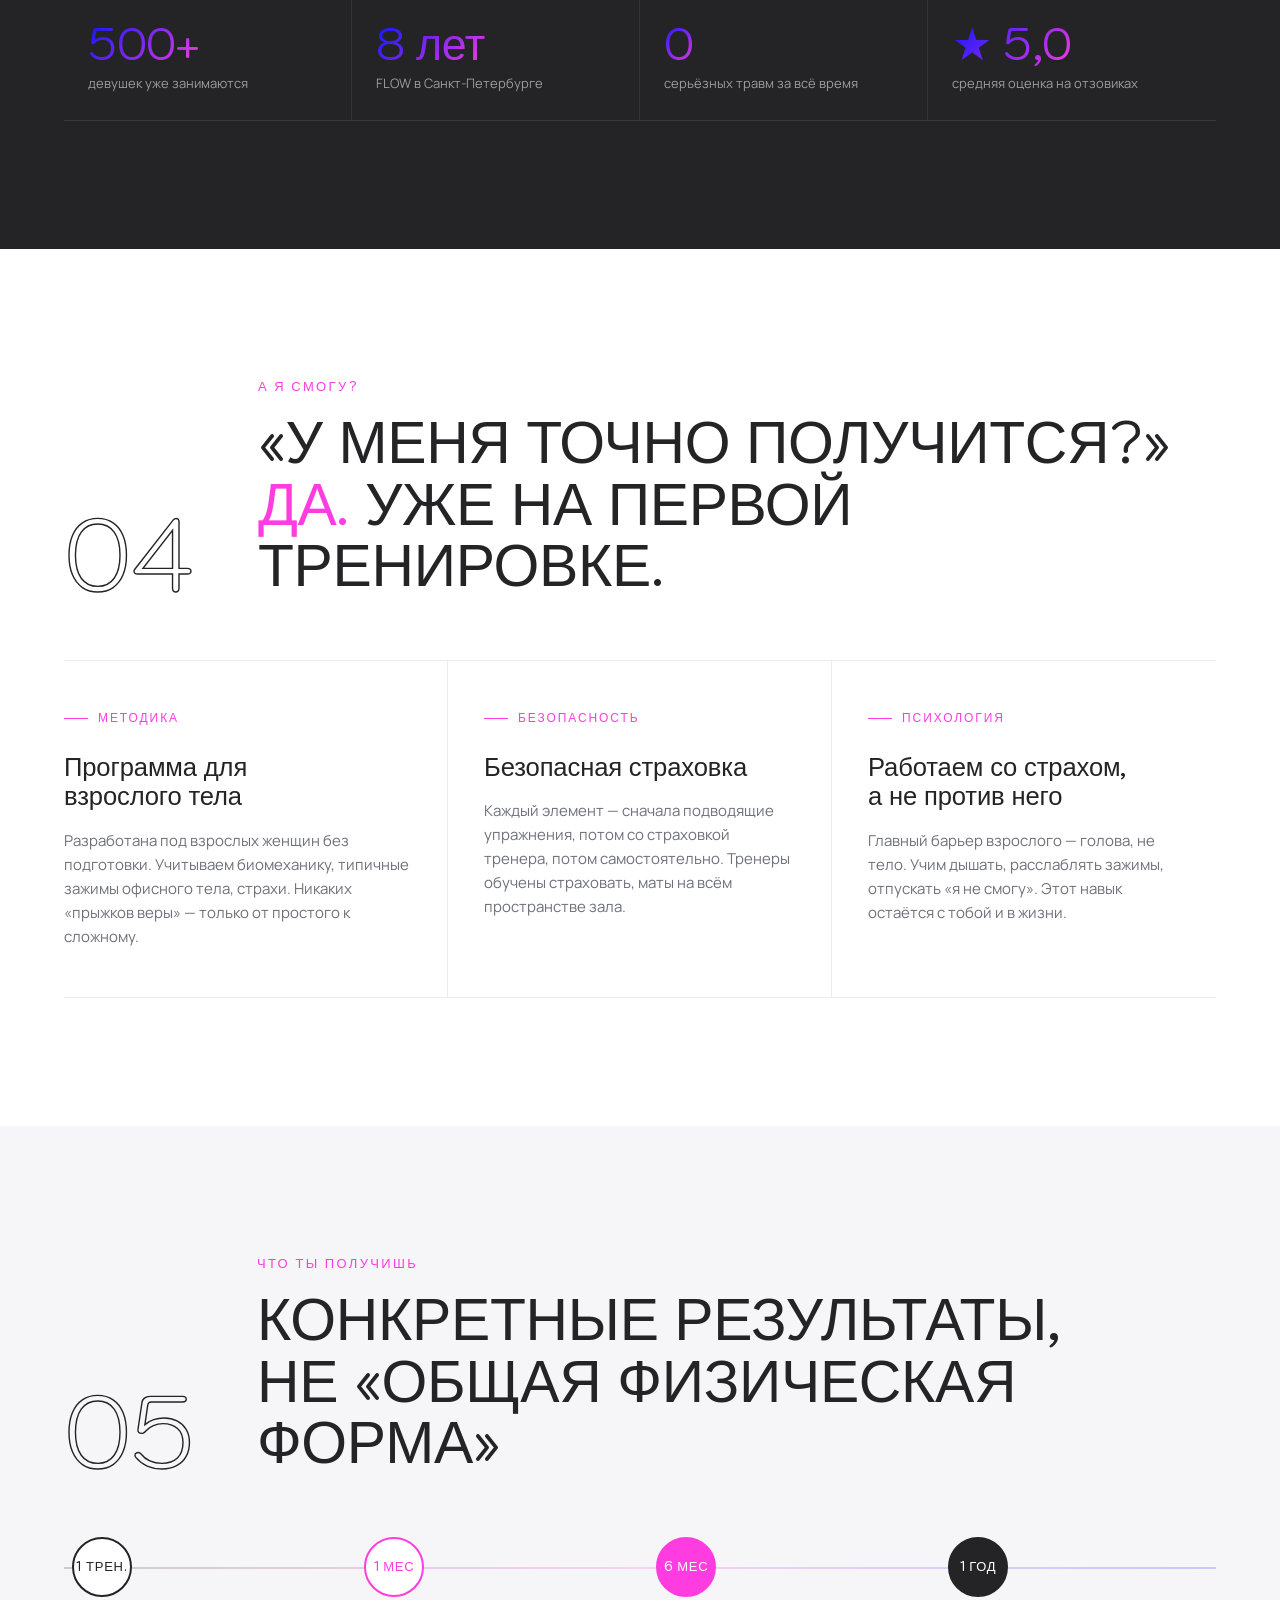
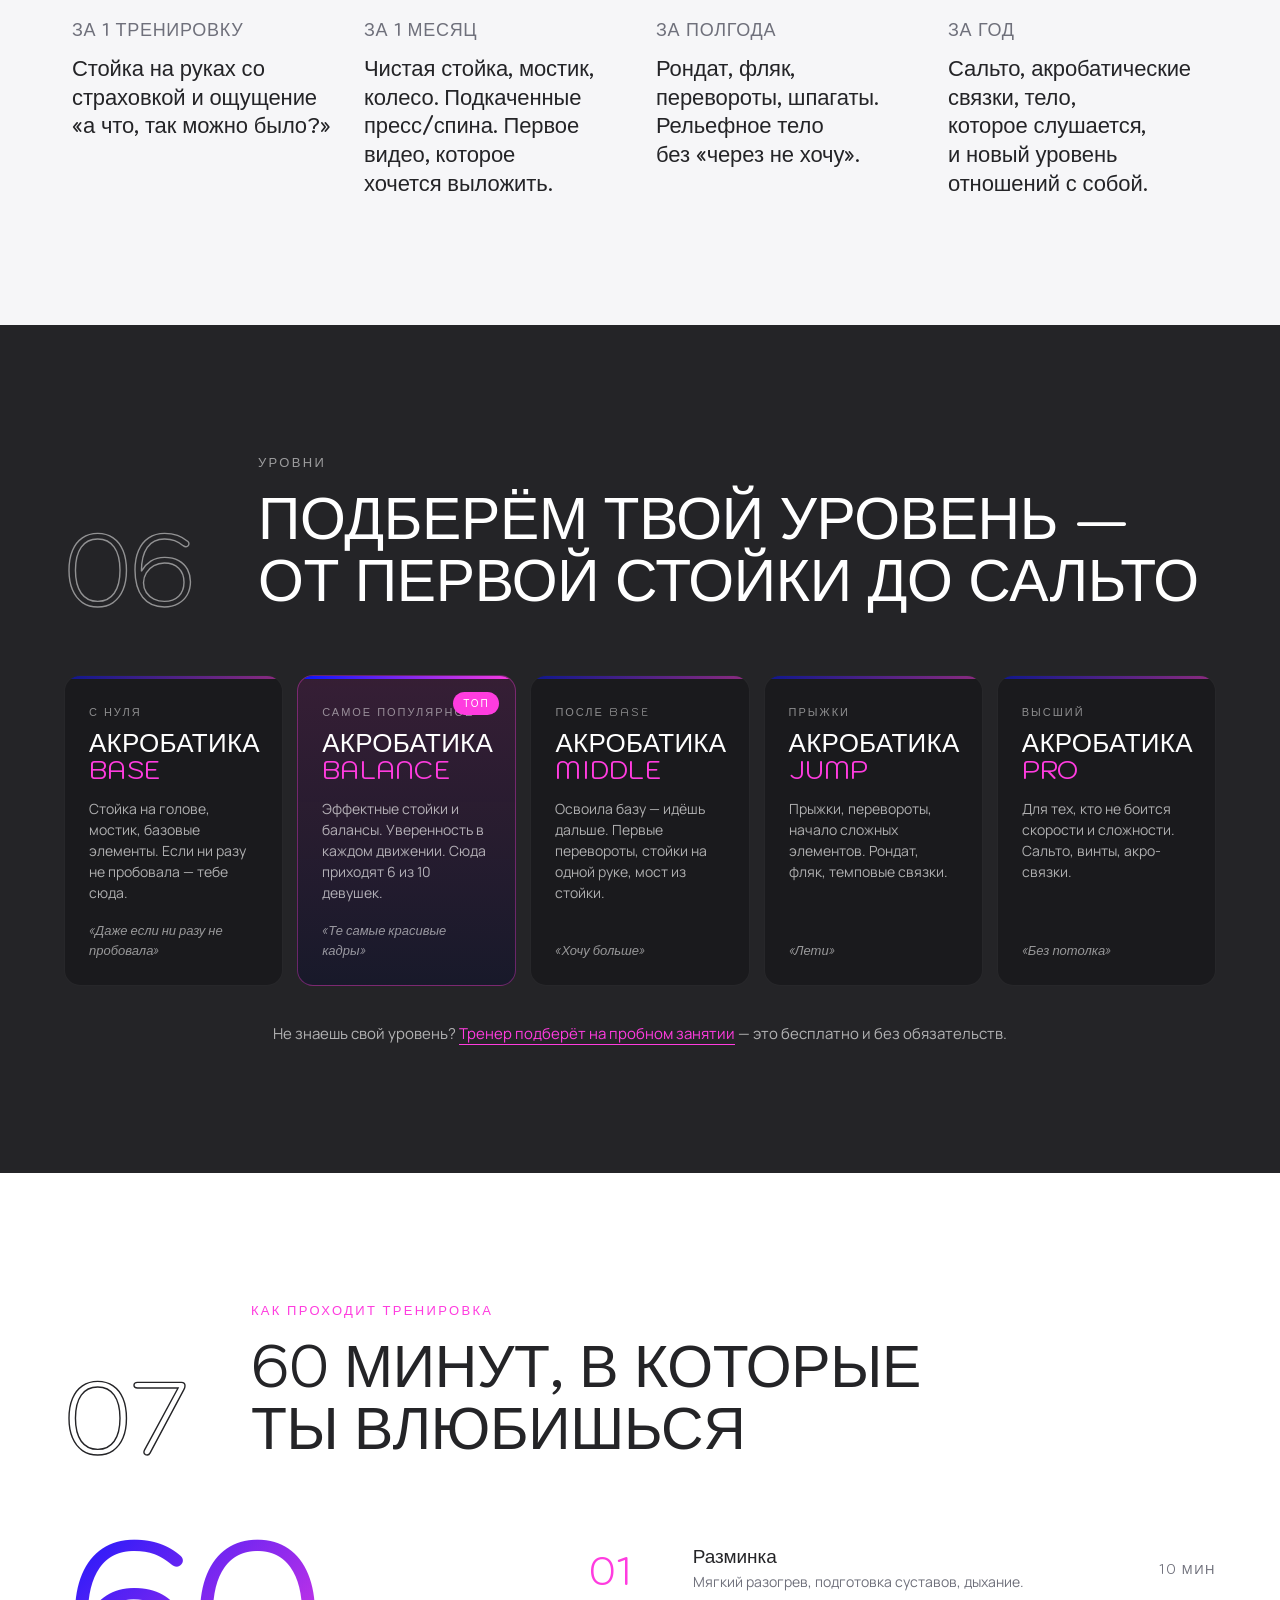
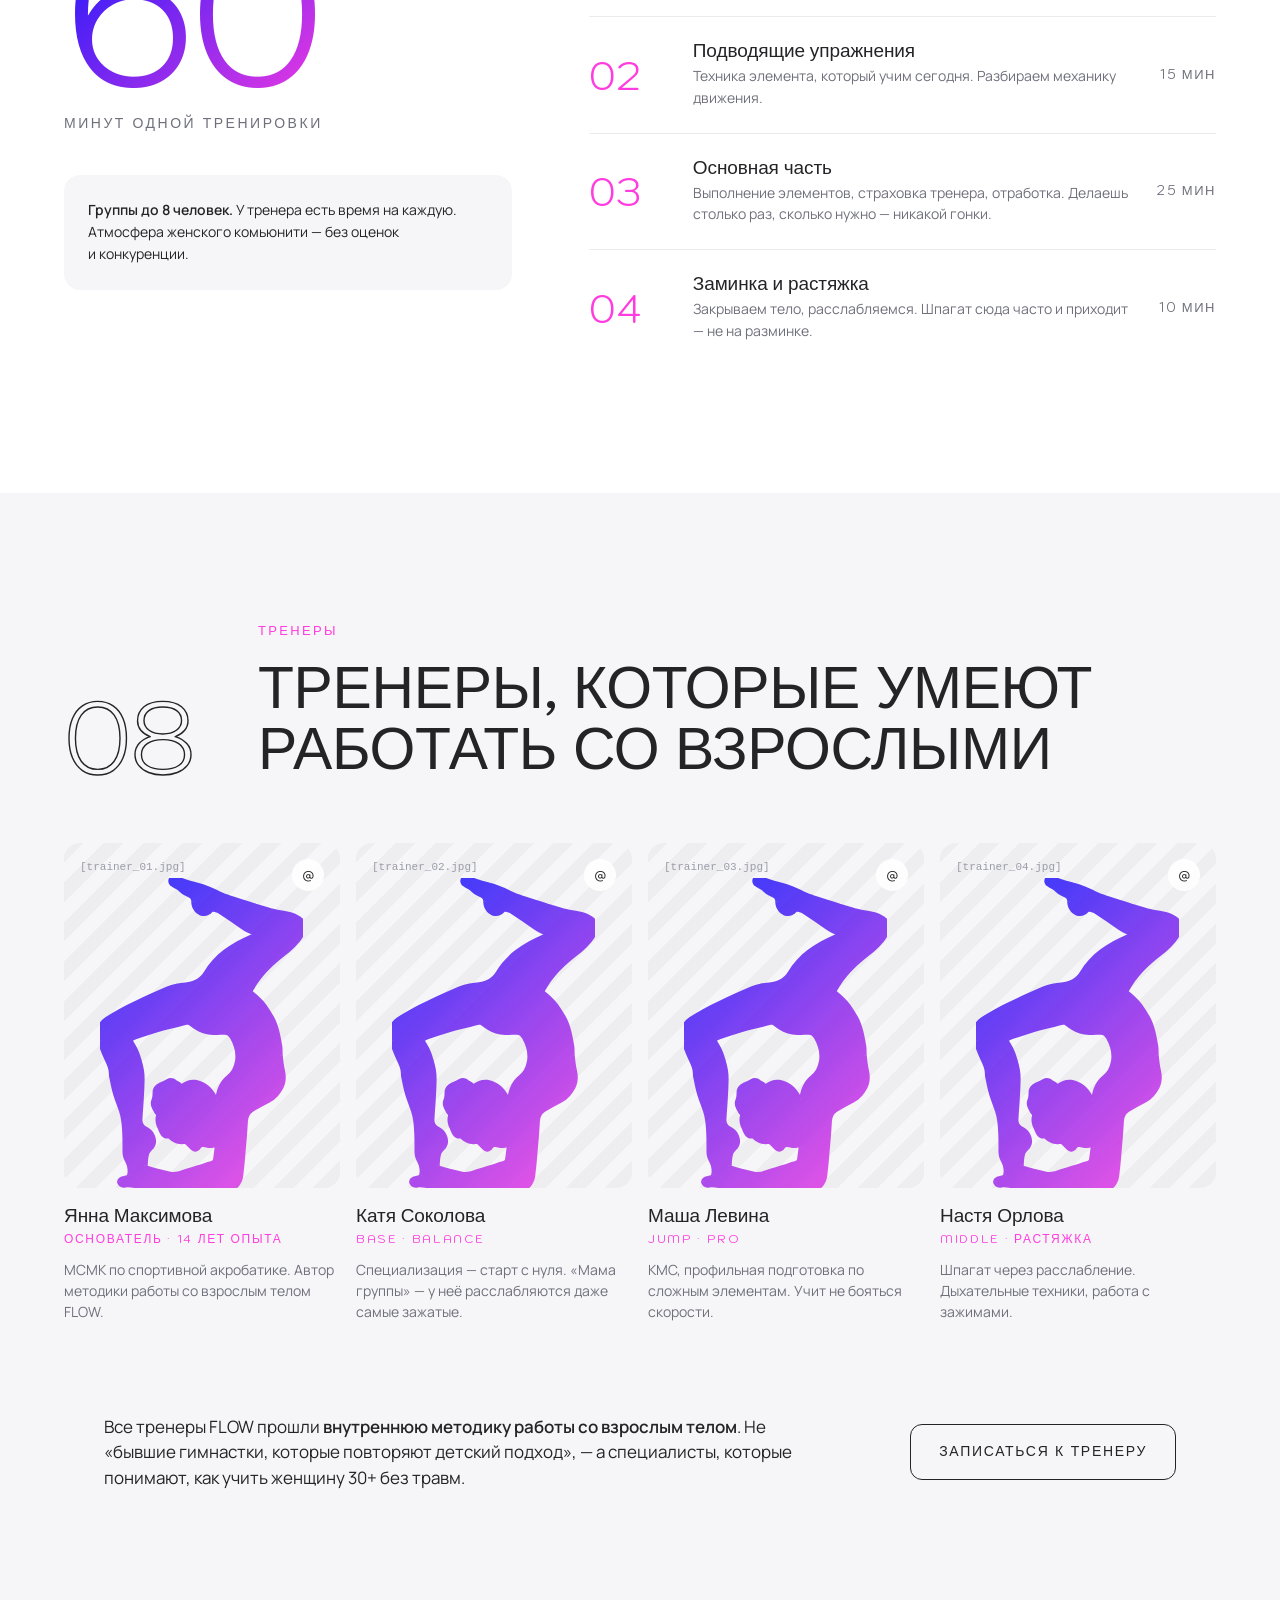
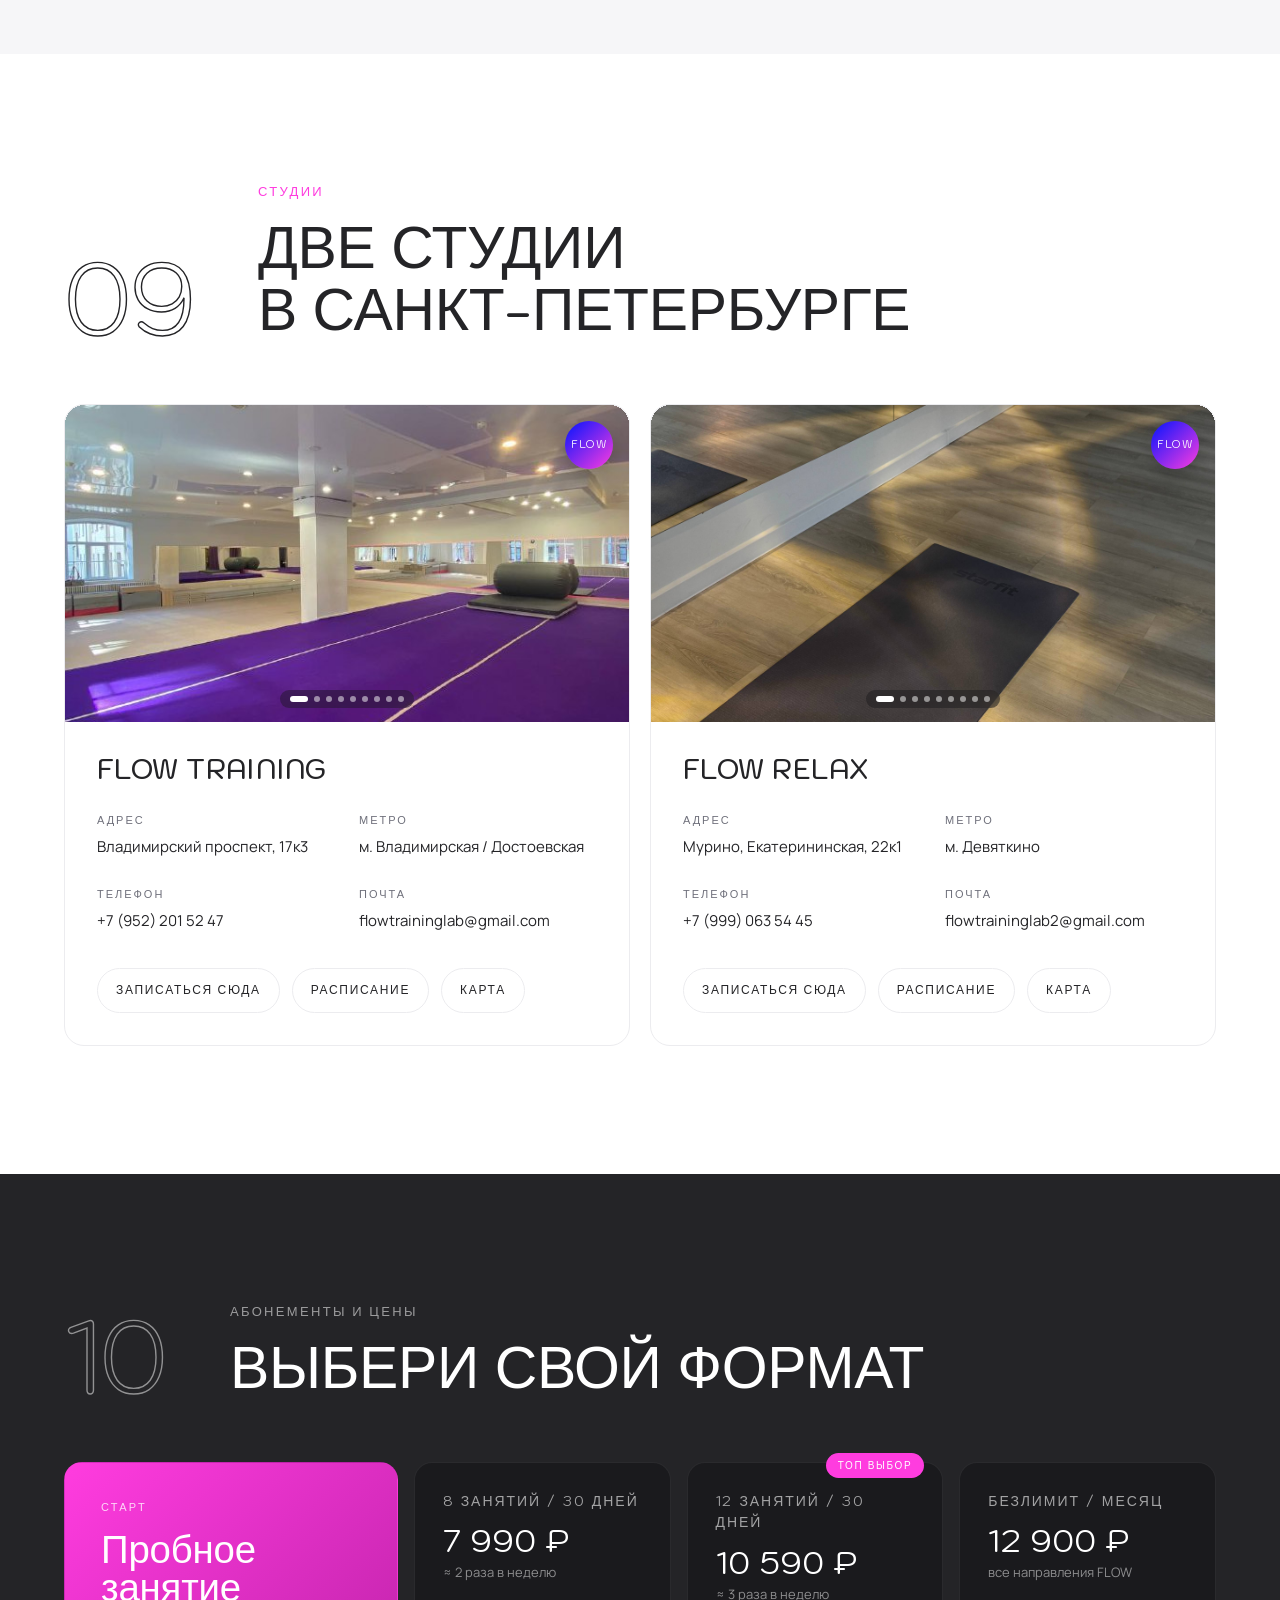
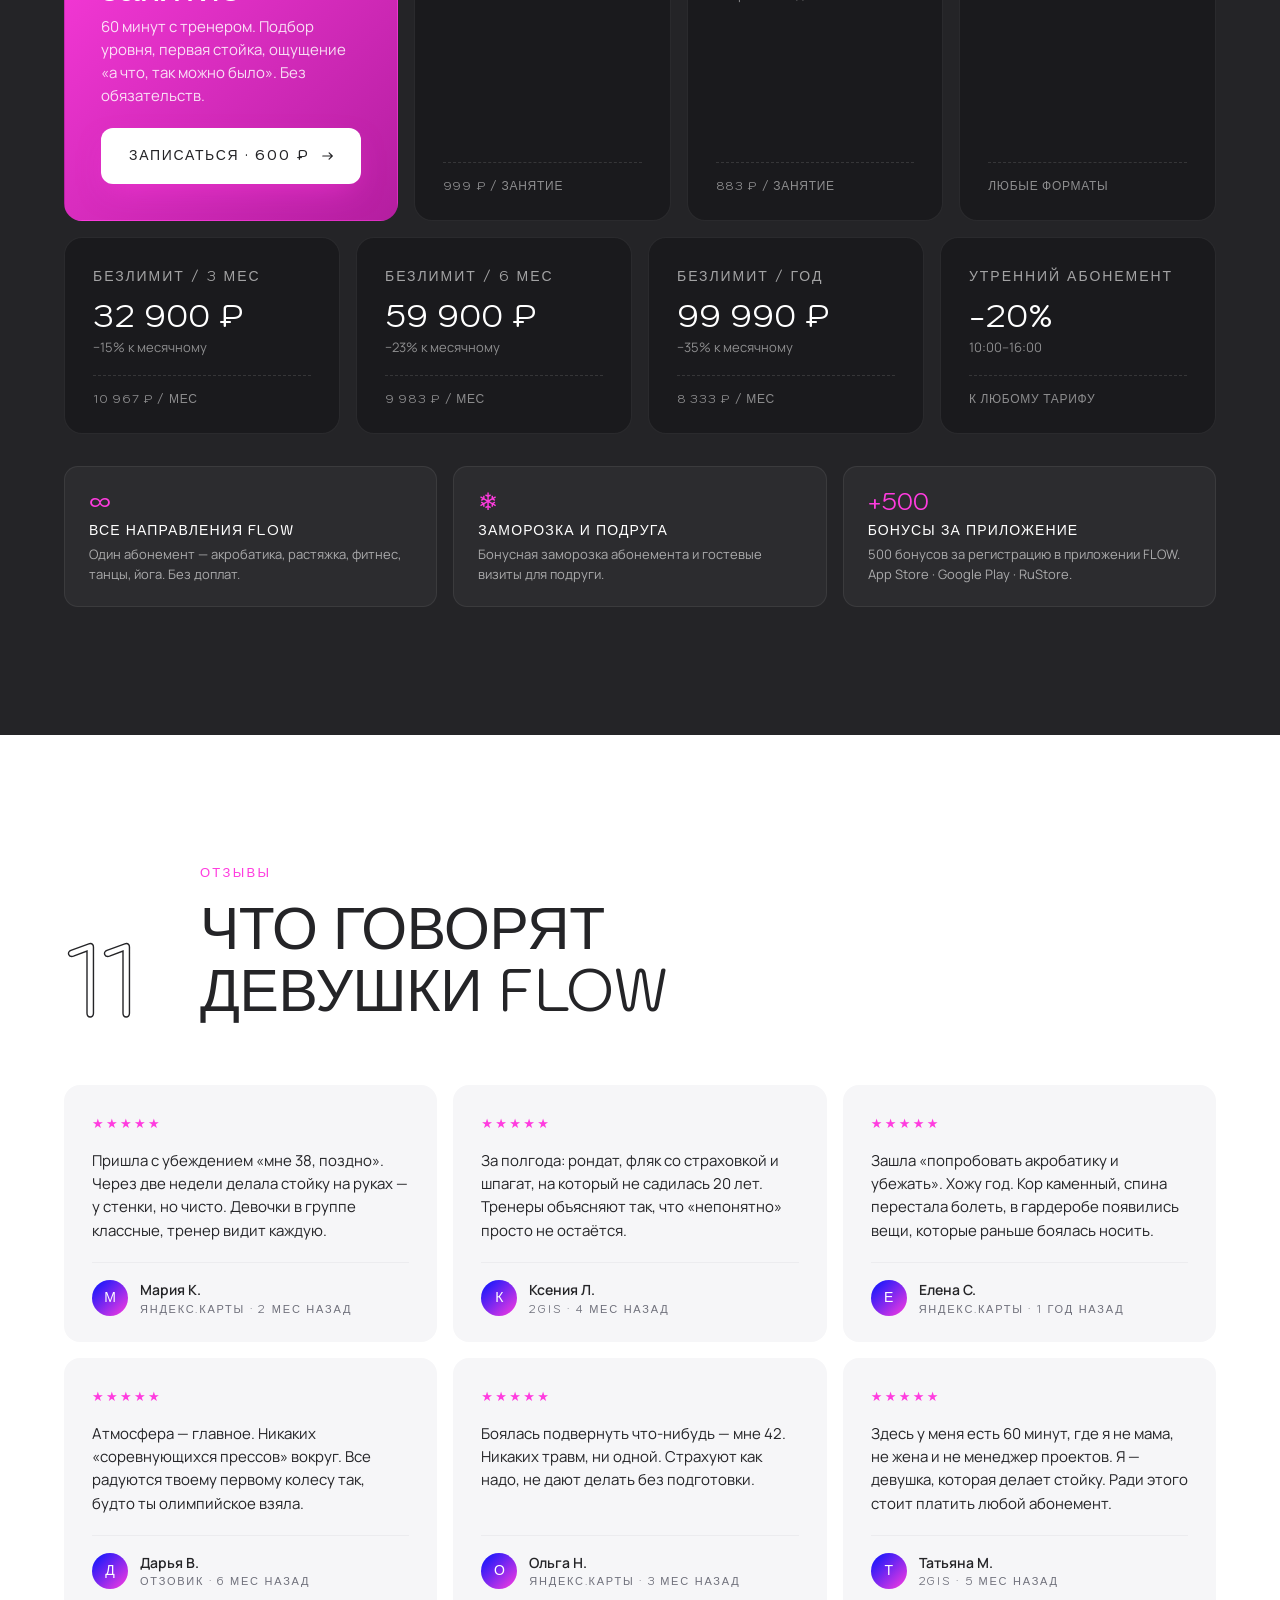
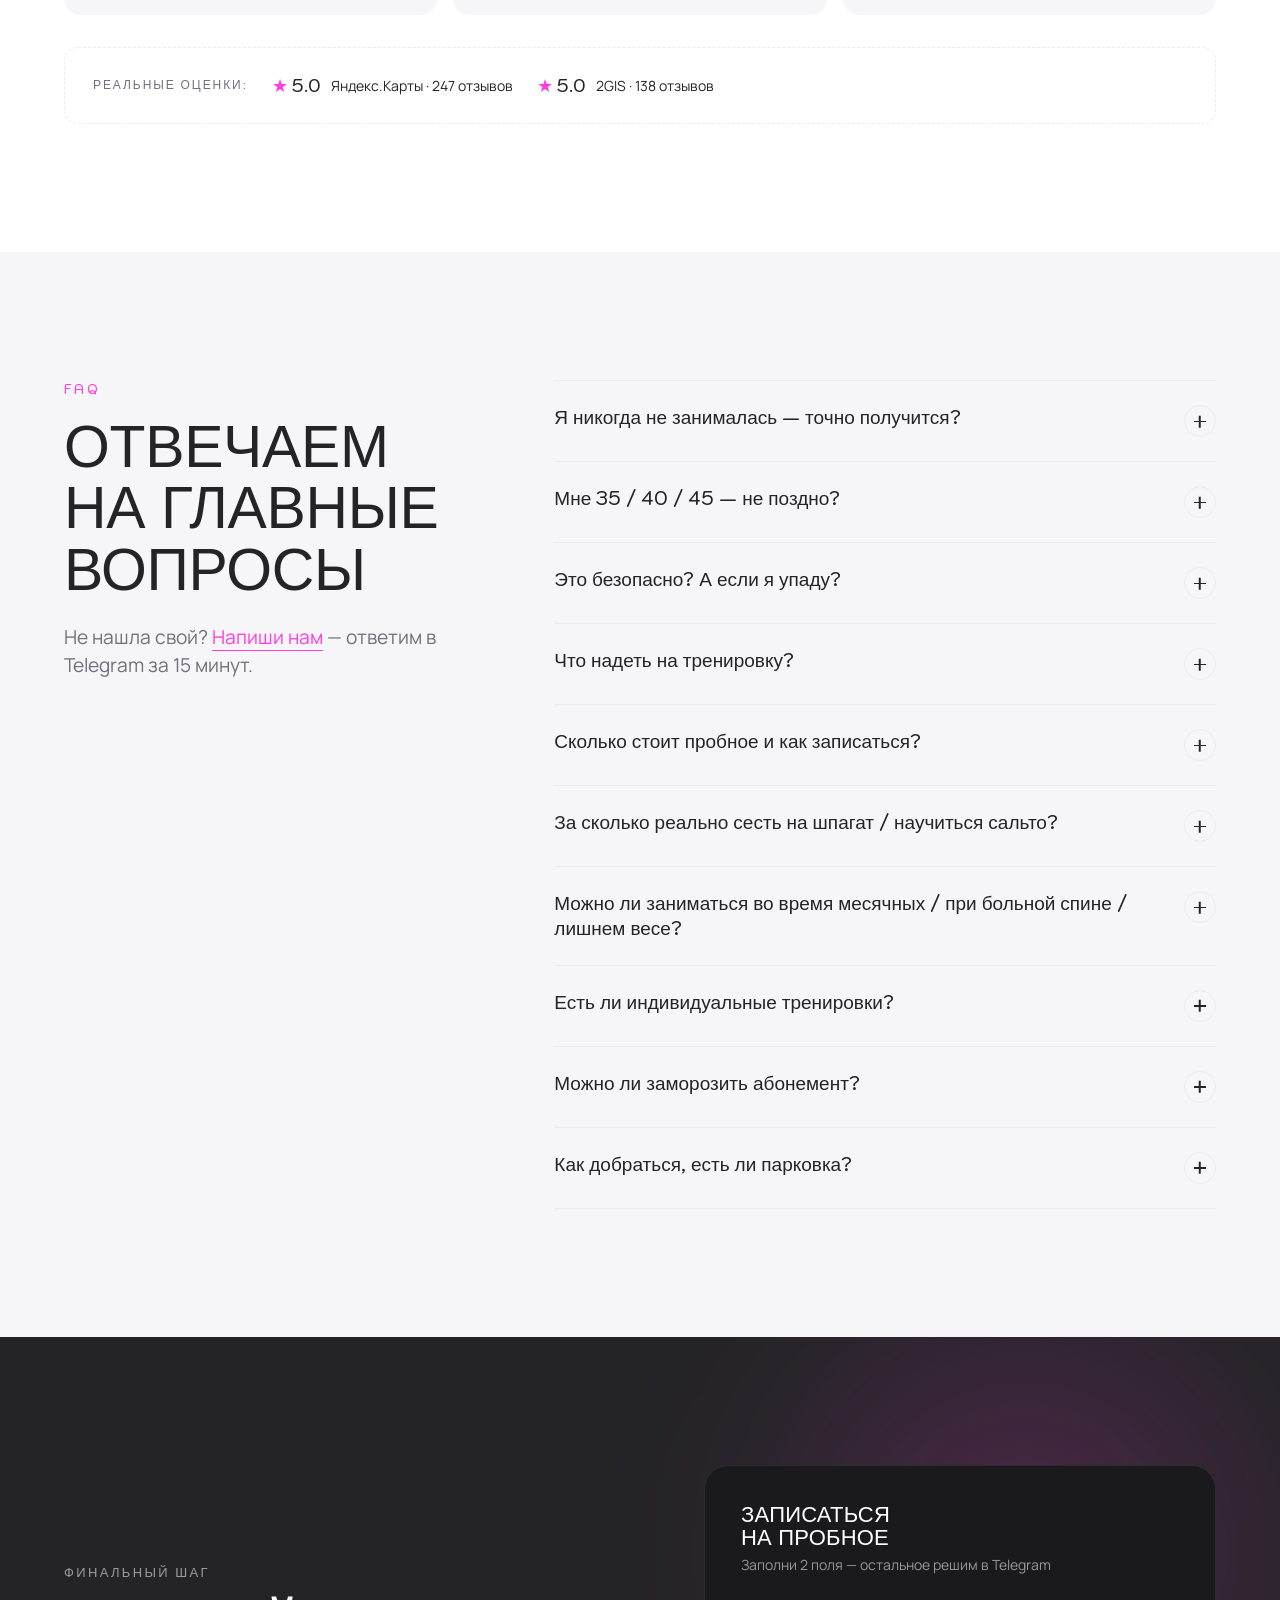
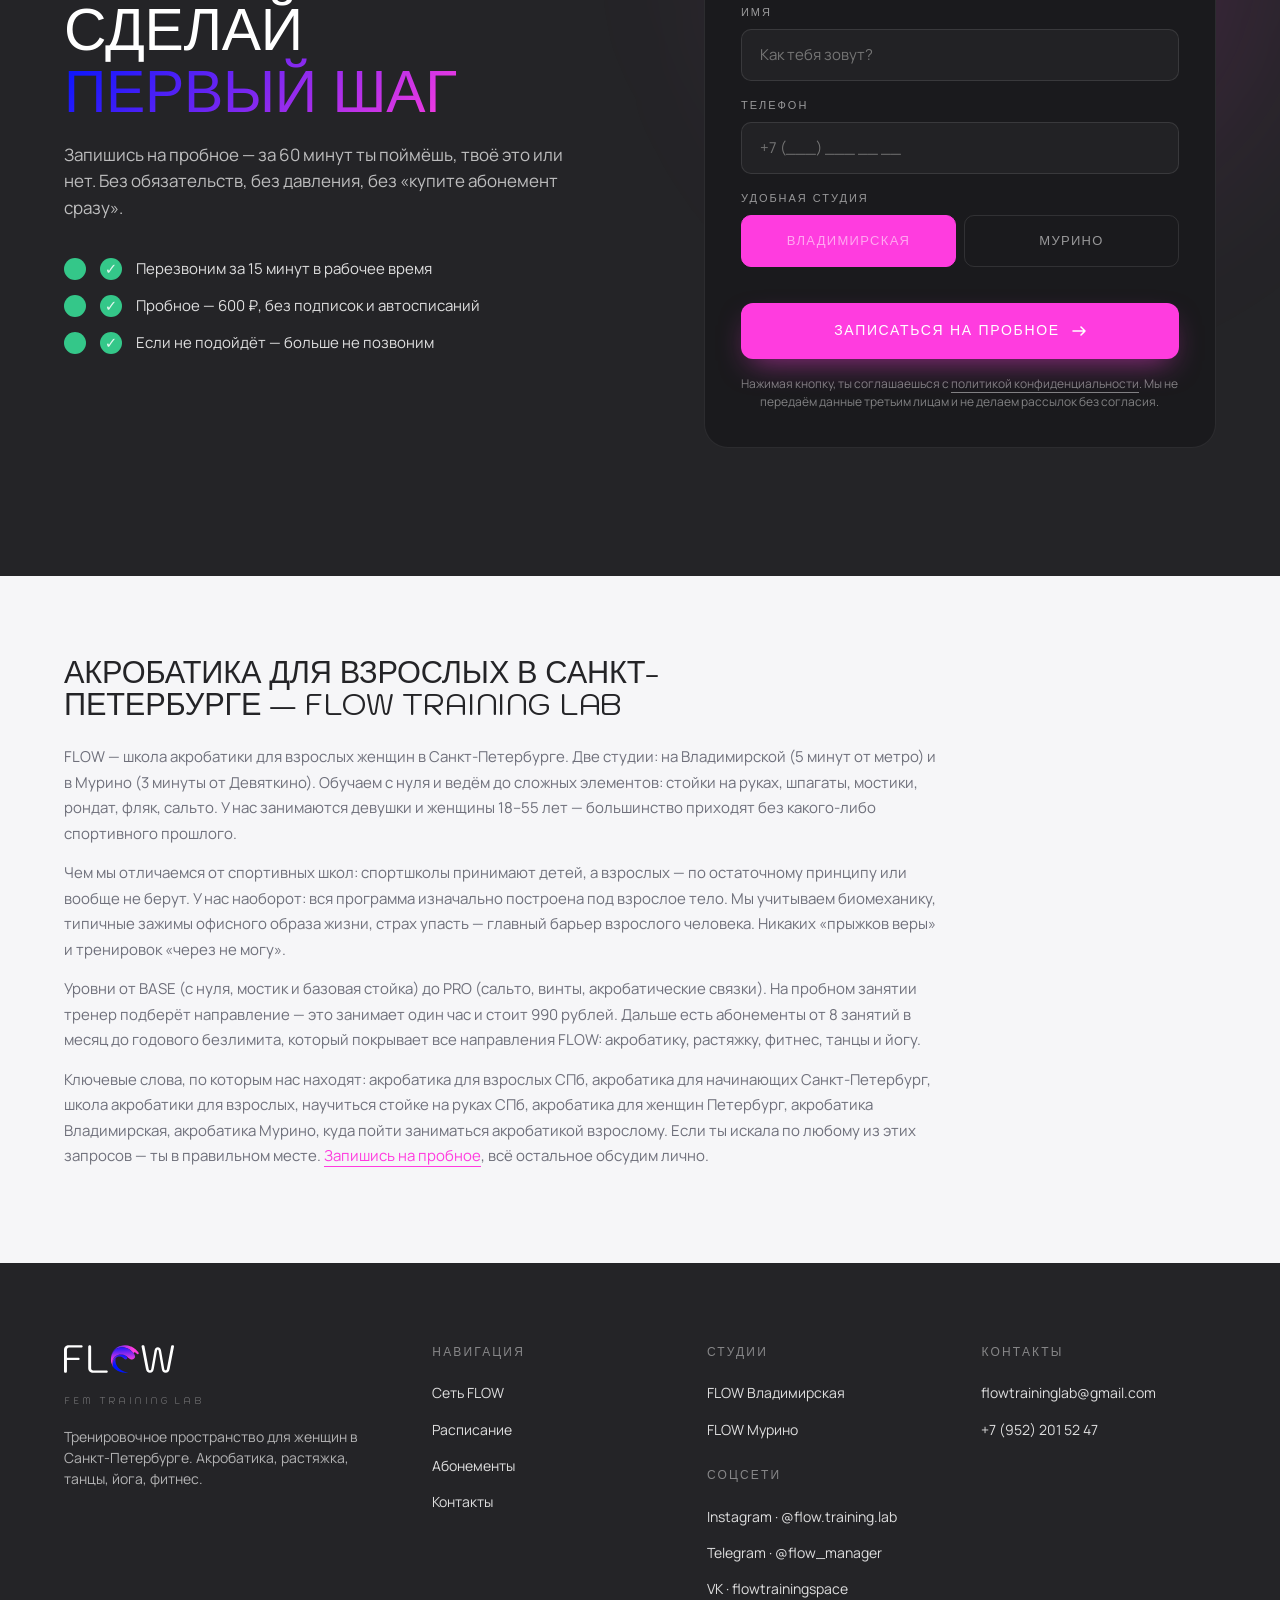
==== commit 3329d9ca: "Bungee landing (2 variants), case photos, hero gradient, mobile fixes - bungee.html and bungee2.html" ====
--- a/index.html
+++ b/index.html
@@ -77,31 +77,15 @@
     </div>
 
     <div class="hero-visual">
-      <!-- Decorative crescents from FLOW brandbook -->
-      <img class="hero-crescent c1" src="assets/crescent-1.svg" alt="" aria-hidden="true" />
-      <img class="hero-crescent c2" src="assets/crescent-2.svg" alt="" aria-hidden="true" />
-      <!-- Soft glows -->
-      <div class="hero-glow g-blue"></div>
-      <div class="hero-glow g-pink"></div>
-      <!-- Photo plate -->
       <div class="hero-photo">
         <video class="hero-photo-figure"
                autoplay muted loop playsinline
                preload="metadata"
-               poster="assets/images/DSCF6439.png"
+               poster="assets/crescent-2.svg"
                aria-label="Тренировка во FLOW">
           <source src="assets/images/IMG_6644.MOV" type="video/mp4" />
           <source src="assets/images/IMG_6644.MOV" type="video/quicktime" />
         </video>
-      </div>
-      <!-- Floating brand chips -->
-      <div class="hero-chip chip-1">
-        <span class="chip-num">01</span>
-        <span class="chip-txt">Стойка на руках со страховкой<br /><b>уже на первом занятии</b></span>
-      </div>
-      <div class="hero-chip chip-2">
-        <span class="chip-dot"></span>
-        <span class="chip-txt">Группы&nbsp;<b>до&nbsp;8&nbsp;человек</b><br />тренер видит каждую</span>
       </div>
     </div>
   </div>
@@ -232,7 +216,6 @@
       <article class="case-card reveal">
         <div class="silh-frame photo">
           <img class="case-photo" src="assets/images/сальто.jpg" alt="Клиентка FLOW делает сальто" loading="lazy" />
-          <div class="silh-tag">Финальный элемент</div>
           <div class="silh-elem">сальто</div>
         </div>
         <div class="case-body">
@@ -251,7 +234,6 @@
       <article class="case-card reveal">
         <div class="silh-frame photo">
           <img class="case-photo" src="assets/images/стойка.jpg" alt="Клиентка FLOW в стойке на руках" loading="lazy" />
-          <div class="silh-tag">Финальный элемент</div>
           <div class="silh-elem">стойка на руках</div>
         </div>
         <div class="case-body">
@@ -268,9 +250,8 @@
 
       <!-- Case 03 — Мила и Лена / колесо -->
       <article class="case-card reveal">
-        <div class="silh-frame">
-          <div class="silh-img" style="-webkit-mask-image:url('assets/silh-bridge.svg');mask-image:url('assets/silh-bridge.svg');"></div>
-          <div class="silh-tag">Финальный элемент</div>
+        <div class="silh-frame photo">
+          <img class="case-photo" src="assets/images/колесо.jpg" alt="Клиентка FLOW делает колесо" loading="lazy" />
           <div class="silh-elem">маховое колесо</div>
         </div>
         <div class="case-body">
@@ -287,9 +268,8 @@
 
       <!-- Case 04 — Аня / шпагат -->
       <article class="case-card reveal">
-        <div class="silh-frame">
-          <div class="silh-img" style="-webkit-mask-image:url('assets/silh-pigeon.svg');mask-image:url('assets/silh-pigeon.svg');"></div>
-          <div class="silh-tag">Финальный элемент</div>
+        <div class="silh-frame photo">
+          <img class="case-photo" src="assets/images/шпагат.jpg" alt="Клиентка FLOW садится в шпагат" loading="lazy" />
           <div class="silh-elem">шпагат</div>
         </div>
         <div class="case-body">
@@ -306,9 +286,8 @@
 
       <!-- Case 05 — Андрей / сальто, контр-кейс -->
       <article class="case-card reveal">
-        <div class="silh-frame alt">
-          <div class="silh-img" style="-webkit-mask-image:url('assets/silh-jump.svg');mask-image:url('assets/silh-jump.svg');"></div>
-          <div class="silh-tag">Финальный элемент</div>
+        <div class="silh-frame photo">
+          <img class="case-photo" src="assets/images/сальто%20мужчина.jpg" alt="Клиент FLOW делает сальто" loading="lazy" />
           <div class="silh-elem">сальто</div>
           <div class="silh-badge">контр-кейс</div>
         </div>
@@ -874,7 +853,6 @@
       <span class="lbl">Реальные оценки:</span>
       <div class="plat"><div class="v"><span class="star">★</span>5.0</div><span>Яндекс.Карты · 247 отзывов</span></div>
       <div class="plat"><div class="v"><span class="star">★</span>5.0</div><span>2GIS · 138 отзывов</span></div>
-      <div class="plat"><div class="v"><span class="star">★</span>5.0</div><span>Отзовик · 32 отзыва</span></div>
     </div>
   </div>
 </section>
--- a/styles.css
+++ b/styles.css
@@ -214,12 +214,14 @@
 }
 .hero::before {
   content: ""; position: absolute;
-  inset: -10% -20% auto auto;
-  width: 70vw; height: 70vw;
-  background: radial-gradient(circle at 30% 40%, rgba(255,60,223,0.32), transparent 55%),
-              radial-gradient(circle at 70% 60%, rgba(0,20,255,0.32), transparent 60%);
-  filter: blur(40px);
+  inset: 0;
+  background:
+    radial-gradient(ellipse 70% 65% at 80% 30%, rgba(255,60,223,0.55), transparent 65%),
+    radial-gradient(ellipse 70% 65% at 90% 75%, rgba(0,20,255,0.55), transparent 65%);
+  -webkit-mask: linear-gradient(to right, transparent 0%, rgba(0,0,0,0.2) 35%, black 75%);
+          mask: linear-gradient(to right, transparent 0%, rgba(0,0,0,0.2) 35%, black 75%);
   pointer-events: none;
+  z-index: 0;
 }
 .hero::after {
   content: ""; position: absolute;
@@ -299,72 +301,18 @@
   color: rgba(255,255,255,0.5);
 }
 
-/* Hero visual — postered photo, no video */
+/* Hero visual — looping client video */
 .hero-visual {
   position: relative;
   aspect-ratio: 4 / 5;
   display: block;
-  pointer-events: none;
-}
-.hero-visual > * { pointer-events: auto; }
-
-/* Brandbook crescents */
-.hero-crescent {
-  position: absolute;
-  pointer-events: none;
-  filter: drop-shadow(0 30px 60px rgba(0,20,255,0.25));
-  z-index: 1;
-}
-.hero-crescent.c1 {
-  top: -6%; right: -10%;
-  width: 78%;
-  opacity: 0.95;
-  animation: crescentFloat 12s ease-in-out infinite alternate;
-}
-.hero-crescent.c2 {
-  bottom: -4%; left: -10%;
-  width: 42%;
-  opacity: 0.6;
-  animation: crescentFloat 14s ease-in-out infinite alternate-reverse;
-}
-@keyframes crescentFloat {
-  0%   { transform: translate(0,0) rotate(0); opacity: 0.85; }
-  100% { transform: translate(8px,-12px) rotate(4deg); opacity: 1; }
-}
-
-/* Soft brand glows */
-.hero-glow {
-  position: absolute;
-  width: 60%; height: 60%;
-  border-radius: 50%;
-  filter: blur(80px);
-  pointer-events: none;
-  z-index: 0;
-}
-.hero-glow.g-blue {
-  left: -15%; bottom: 10%;
-  background: rgba(0,20,255,0.55);
-  animation: glowDrift 9s ease-in-out infinite alternate;
-}
-.hero-glow.g-pink {
-  right: -10%; top: 5%;
-  background: rgba(255,60,223,0.45);
-  animation: glowDrift 11s ease-in-out infinite alternate-reverse;
-}
-@keyframes glowDrift {
-  0%   { transform: translate(0,0); }
-  100% { transform: translate(20px,-20px); }
-}
-
-/* Photo plate — real client photo on transparent bg, dropped straight onto the dark hero bg (per design system §6.1) */
+}
 .hero-photo {
   position: absolute;
   inset: 0;
-  z-index: 2;
   display: flex;
   align-items: center;
   justify-content: center;
-  pointer-events: none;
 }
 .hero-photo-figure {
   max-width: 100%;
@@ -376,70 +324,8 @@
   filter: drop-shadow(0 30px 60px rgba(0,20,255,0.35));
   display: block;
 }
-.hero-photo-grid { display: none; }
-.hero-photo-caption {
-  position: absolute; left: 16px; bottom: 16px;
-  font-family: ui-monospace, 'SF Mono', Menlo, monospace;
-  font-size: 10px;
-  color: rgba(255,255,255,0.4);
-  letter-spacing: 0.04em;
-}
-
-/* Floating chips */
-.hero-chip {
-  position: absolute;
-  z-index: 3;
-  display: inline-flex;
-  align-items: center;
-  gap: 12px;
-  padding: 12px 16px 12px 14px;
-  background: rgba(20,20,24,0.85);
-  backdrop-filter: blur(14px);
-  -webkit-backdrop-filter: blur(14px);
-  border: 1px solid rgba(255,255,255,0.1);
-  border-radius: 14px;
-  box-shadow: 0 20px 40px -10px rgba(0,0,0,0.5);
-  font-size: 12px;
-  line-height: 1.35;
-  color: rgba(255,255,255,0.85);
-  max-width: 240px;
-}
-.hero-chip b { font-weight: 600; color: #fff; }
-.hero-chip .chip-num {
-  font-family: var(--kod);
-  font-size: 18px;
-  background: var(--grad);
-  -webkit-background-clip: text; background-clip: text;
-  -webkit-text-fill-color: transparent;
-  font-weight: 500;
-}
-.hero-chip .chip-dot {
-  width: 8px; height: 8px;
-  background: var(--pink);
-  border-radius: 50%;
-  box-shadow: 0 0 10px var(--pink);
-  animation: pulse 1.8s infinite;
-}
-.hero-chip.chip-1 {
-  top: 12%;
-  right: -6%;
-  animation: chipFloat 6s ease-in-out infinite alternate;
-}
-.hero-chip.chip-2 {
-  bottom: 14%;
-  left: -8%;
-  animation: chipFloat 7s ease-in-out infinite alternate-reverse;
-}
-@keyframes chipFloat {
-  0%   { transform: translate(0,0); }
-  100% { transform: translate(0,-8px); }
-}
-@keyframes pulse { 0%,100% { opacity:1; transform: scale(1); } 50% { opacity: .4; transform: scale(1.4); } }
 
 @media (max-width: 900px) {
-  .hero-crescent.c2,
-  .hero-chip { display: none; }
-  .hero-crescent.c1 { width: 60%; opacity: 0.6; }
   .hero-visual { aspect-ratio: 1 / 1; max-width: 480px; margin: 0 auto; }
 }
 
@@ -1989,3 +1875,224 @@
   .legal-req-list dt { padding-top: 12px; }
   .legal-content { font-size: 15px; }
 }
+
+/* ---------- Bungee page extras ---------- */
+.dark-sec {
+  background: var(--gray);
+  color: #fff;
+  position: relative;
+  overflow: hidden;
+}
+
+/* On the bungee page the hero has no visual block — collapse to a single column
+   so the heading takes the full width of .wrap instead of being squeezed into
+   the 1.15fr left column of the FLOW landing layout. */
+.bungee-body .hero-grid { grid-template-columns: 1fr; }
+.bungee-body .hero h1 { max-width: 18ch; }
+.bungee-body .hero-sub { max-width: 56ch; }
+
+/* Section heads with a .head-aside need a 3-column track or the aside
+   gets dumped into the cramped max-content column underneath the number. */
+.bungee-body .section-head:has(.head-aside) {
+  grid-template-columns: max-content 1fr auto;
+  gap: clamp(24px, 4vw, 48px) clamp(32px, 5vw, 64px);
+  align-items: end;
+}
+.bungee-body .section-head .head-aside {
+  max-width: 360px;
+  font-size: 15px;
+  line-height: 1.5;
+  margin: 0;
+  justify-self: end;
+  color: var(--gray-light);
+}
+@media (max-width: 900px) {
+  .bungee-body .section-head:has(.head-aside) { grid-template-columns: auto 1fr; }
+  .bungee-body .section-head .head-aside { grid-column: 1 / -1; max-width: none; justify-self: start; }
+}
+
+/* Compare tables (workouts × bungee, network club × bungee) */
+.compare-wrap { overflow-x: auto; }
+.compare-table {
+  width: 100%;
+  border-collapse: collapse;
+  font-family: var(--kod);
+  color: rgba(255,255,255,0.85);
+  min-width: 640px;
+}
+.compare-table thead th {
+  font-family: var(--kod);
+  font-weight: 500;
+  font-size: 12px;
+  letter-spacing: 0.14em;
+  text-transform: uppercase;
+  color: rgba(255,255,255,0.5);
+  padding: 0 16px 18px;
+  text-align: left;
+  border-bottom: 1px solid rgba(255,255,255,0.12);
+}
+.compare-table thead th.us {
+  color: var(--pink);
+  background: linear-gradient(180deg, rgba(255,60,223,0.08), transparent);
+}
+.compare-table tbody th {
+  font-family: 'Manrope', sans-serif;
+  font-weight: 500;
+  font-size: 14px;
+  color: rgba(255,255,255,0.55);
+  padding: 18px 16px;
+  border-bottom: 1px solid rgba(255,255,255,0.06);
+  text-align: left;
+  vertical-align: middle;
+}
+.compare-table td {
+  font-family: 'Manrope', sans-serif;
+  font-size: 14px;
+  color: rgba(255,255,255,0.6);
+  padding: 18px 16px;
+  border-bottom: 1px solid rgba(255,255,255,0.06);
+  vertical-align: middle;
+}
+.compare-table td.us {
+  background: rgba(255,60,223,0.06);
+  color: #fff;
+}
+.compare-table td.us b { color: #fff; font-weight: 600; }
+.compare-table tbody tr:last-child th,
+.compare-table tbody tr:last-child td { border-bottom: 0; }
+.compare-table.compare-2col thead th,
+.compare-table.compare-2col tbody th,
+.compare-table.compare-2col tbody td { font-size: 15px; }
+.compare-aside {
+  margin-top: 28px;
+  padding-left: 16px;
+  border-left: 2px solid var(--pink);
+  font-size: 16px;
+  color: rgba(255,255,255,0.7);
+  font-style: italic;
+  max-width: 720px;
+}
+@media (max-width: 700px) {
+  .compare-wrap { margin: 0 calc(var(--pad-x) * -1); padding: 0 var(--pad-x); }
+}
+
+/* 8 short-quote cards */
+.quotes-grid {
+  display: grid;
+  grid-template-columns: repeat(4, 1fr);
+  gap: 14px;
+}
+.qcard {
+  background: #1a1a1d;
+  border: 1px solid rgba(255,255,255,0.06);
+  border-radius: 16px;
+  padding: 28px 22px;
+  font-family: var(--kod);
+  font-weight: 400;
+  font-size: 17px;
+  line-height: 1.35;
+  color: #fff;
+  min-height: 140px;
+  display: flex;
+  align-items: center;
+  position: relative;
+  transition: transform .3s ease, border-color .3s ease;
+}
+.qcard:hover { transform: translateY(-3px); border-color: rgba(255,60,223,0.35); }
+.qcard .qmark {
+  color: var(--pink);
+  font-family: var(--kod);
+  font-size: 22px;
+  font-weight: 500;
+  display: inline-block;
+  vertical-align: top;
+}
+@media (max-width: 900px) { .quotes-grid { grid-template-columns: repeat(2, 1fr); } }
+@media (max-width: 480px) { .quotes-grid { grid-template-columns: 1fr; } }
+
+/* 10-direction grid reuses .level cards in 5×2 → 2×5 → 1×10 */
+.dir-grid {
+  display: grid;
+  grid-template-columns: repeat(5, 1fr);
+  gap: 14px;
+}
+.dir-grid .level { min-height: 220px; }
+.dir-grid .level h3 { font-size: 20px; }
+@media (max-width: 1100px) { .dir-grid { grid-template-columns: repeat(2, 1fr); } }
+@media (max-width: 560px)  { .dir-grid { grid-template-columns: 1fr; } }
+
+/* Pricing subheading inside one section */
+.pricing-sub {
+  font-family: var(--kod);
+  font-weight: 500;
+  font-size: 18px;
+  letter-spacing: 0.06em;
+  text-transform: uppercase;
+  color: rgba(255,255,255,0.55);
+  margin: 0 0 24px;
+}
+
+/* "Что такое банджи" block has 5 cards — keep 3-col grid with last two on
+   row 2; reset row-2 first card padding and row-1 last card border so it
+   reads as a clean 3+2 layout instead of an indented half row. */
+#what .conf-grid .conf-item:nth-child(3) { border-right: 0; }
+#what .conf-grid .conf-item:nth-child(4) { padding-left: 0; }
+
+/* Floating brand chips overlaying the hero visual */
+.hero-chip {
+  position: absolute;
+  z-index: 3;
+  display: inline-flex;
+  align-items: center;
+  gap: 12px;
+  padding: 12px 16px 12px 14px;
+  background: rgba(20,20,24,0.85);
+  backdrop-filter: blur(14px);
+  -webkit-backdrop-filter: blur(14px);
+  border: 1px solid rgba(255,255,255,0.1);
+  border-radius: 14px;
+  box-shadow: 0 20px 40px -10px rgba(0,0,0,0.5);
+  font-size: 12px;
+  line-height: 1.35;
+  color: rgba(255,255,255,0.85);
+  max-width: 240px;
+}
+.hero-chip b { font-weight: 600; color: #fff; }
+.hero-chip .chip-num {
+  font-family: var(--kod);
+  font-size: 18px;
+  background: var(--grad);
+  -webkit-background-clip: text; background-clip: text;
+  -webkit-text-fill-color: transparent;
+  font-weight: 500;
+  white-space: nowrap;
+}
+.hero-chip .chip-dot {
+  width: 8px; height: 8px;
+  background: var(--pink);
+  border-radius: 50%;
+  box-shadow: 0 0 10px var(--pink);
+  animation: chipPulse 1.8s infinite;
+  flex-shrink: 0;
+}
+.hero-chip.chip-1 {
+  top: 12%;
+  right: -6%;
+  animation: chipFloat 6s ease-in-out infinite alternate;
+}
+.hero-chip.chip-2 {
+  bottom: 14%;
+  left: -8%;
+  animation: chipFloat 7s ease-in-out infinite alternate-reverse;
+}
+@keyframes chipFloat {
+  0%   { transform: translate(0,0); }
+  100% { transform: translate(0,-8px); }
+}
+@keyframes chipPulse {
+  0%, 100% { opacity: 1; transform: scale(1); }
+  50%      { opacity: 0.4; transform: scale(1.4); }
+}
+@media (max-width: 900px) {
+  .hero-chip { display: none; }
+}
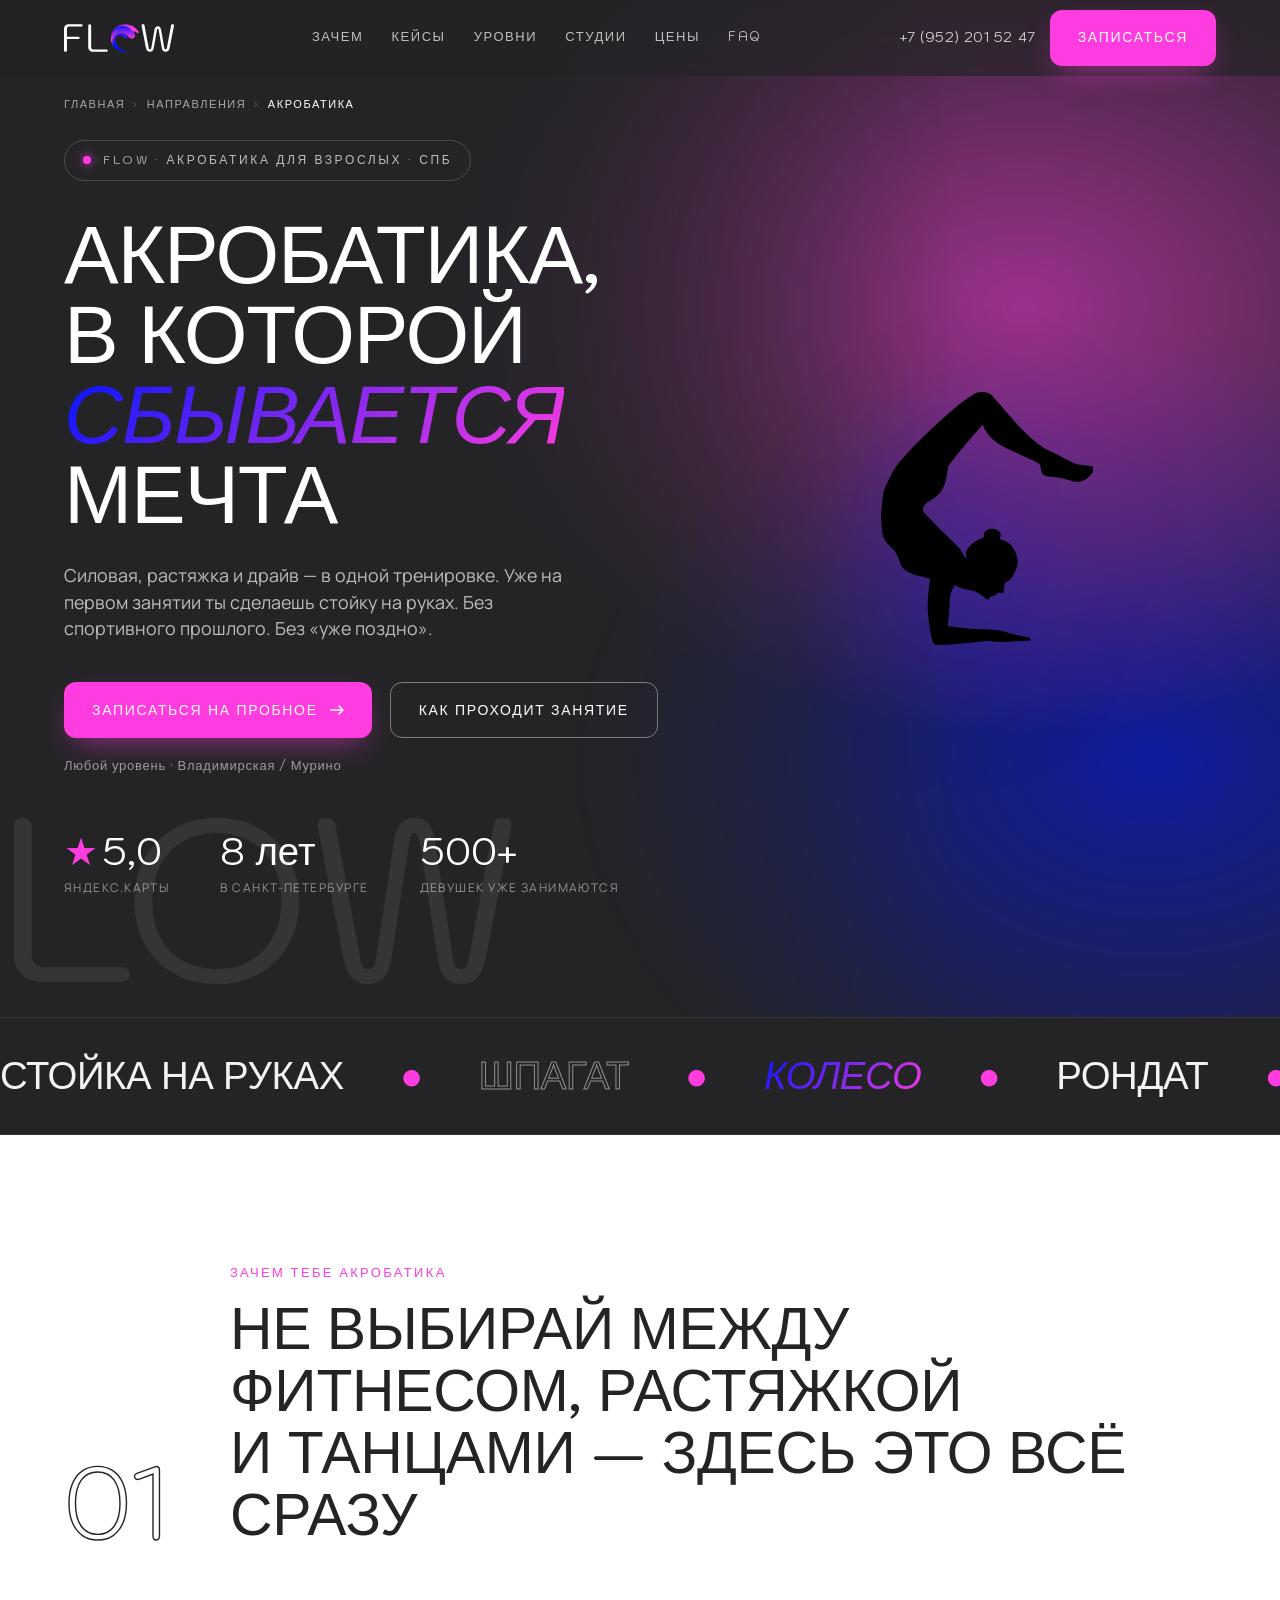
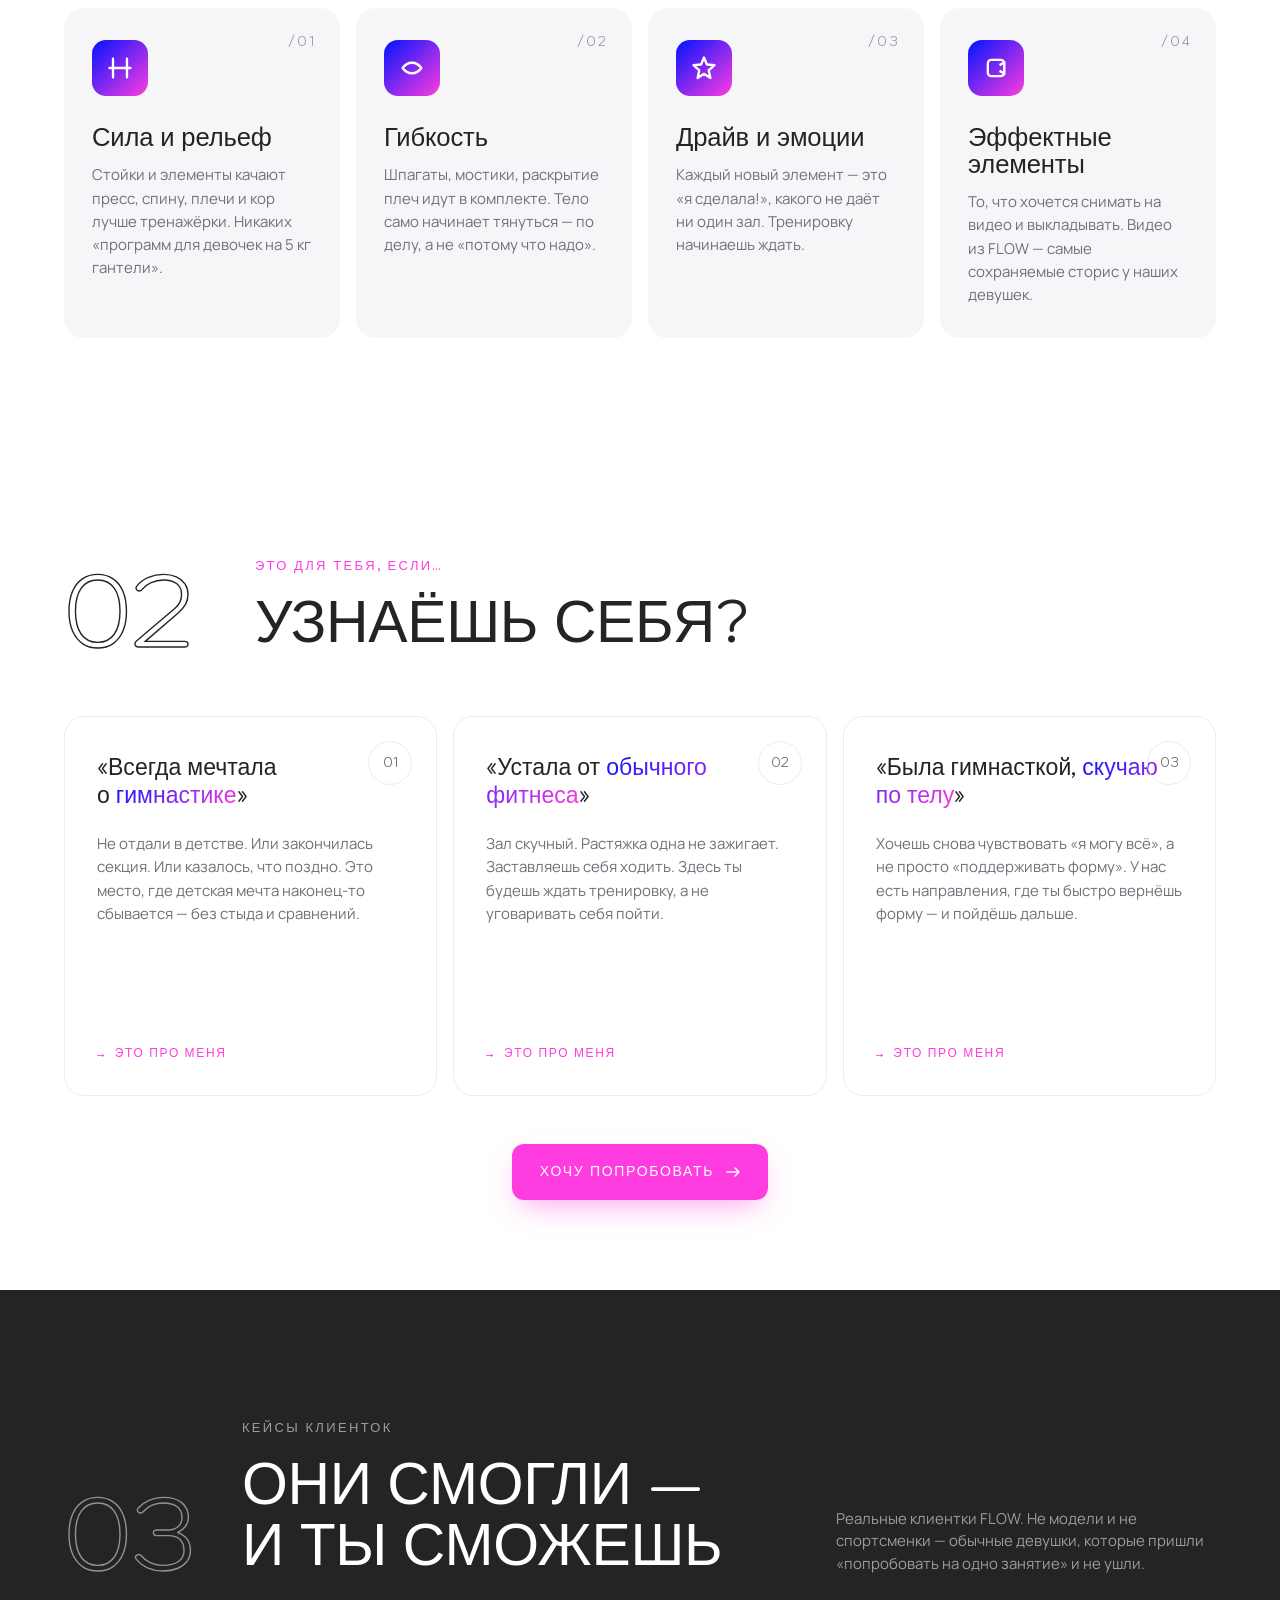
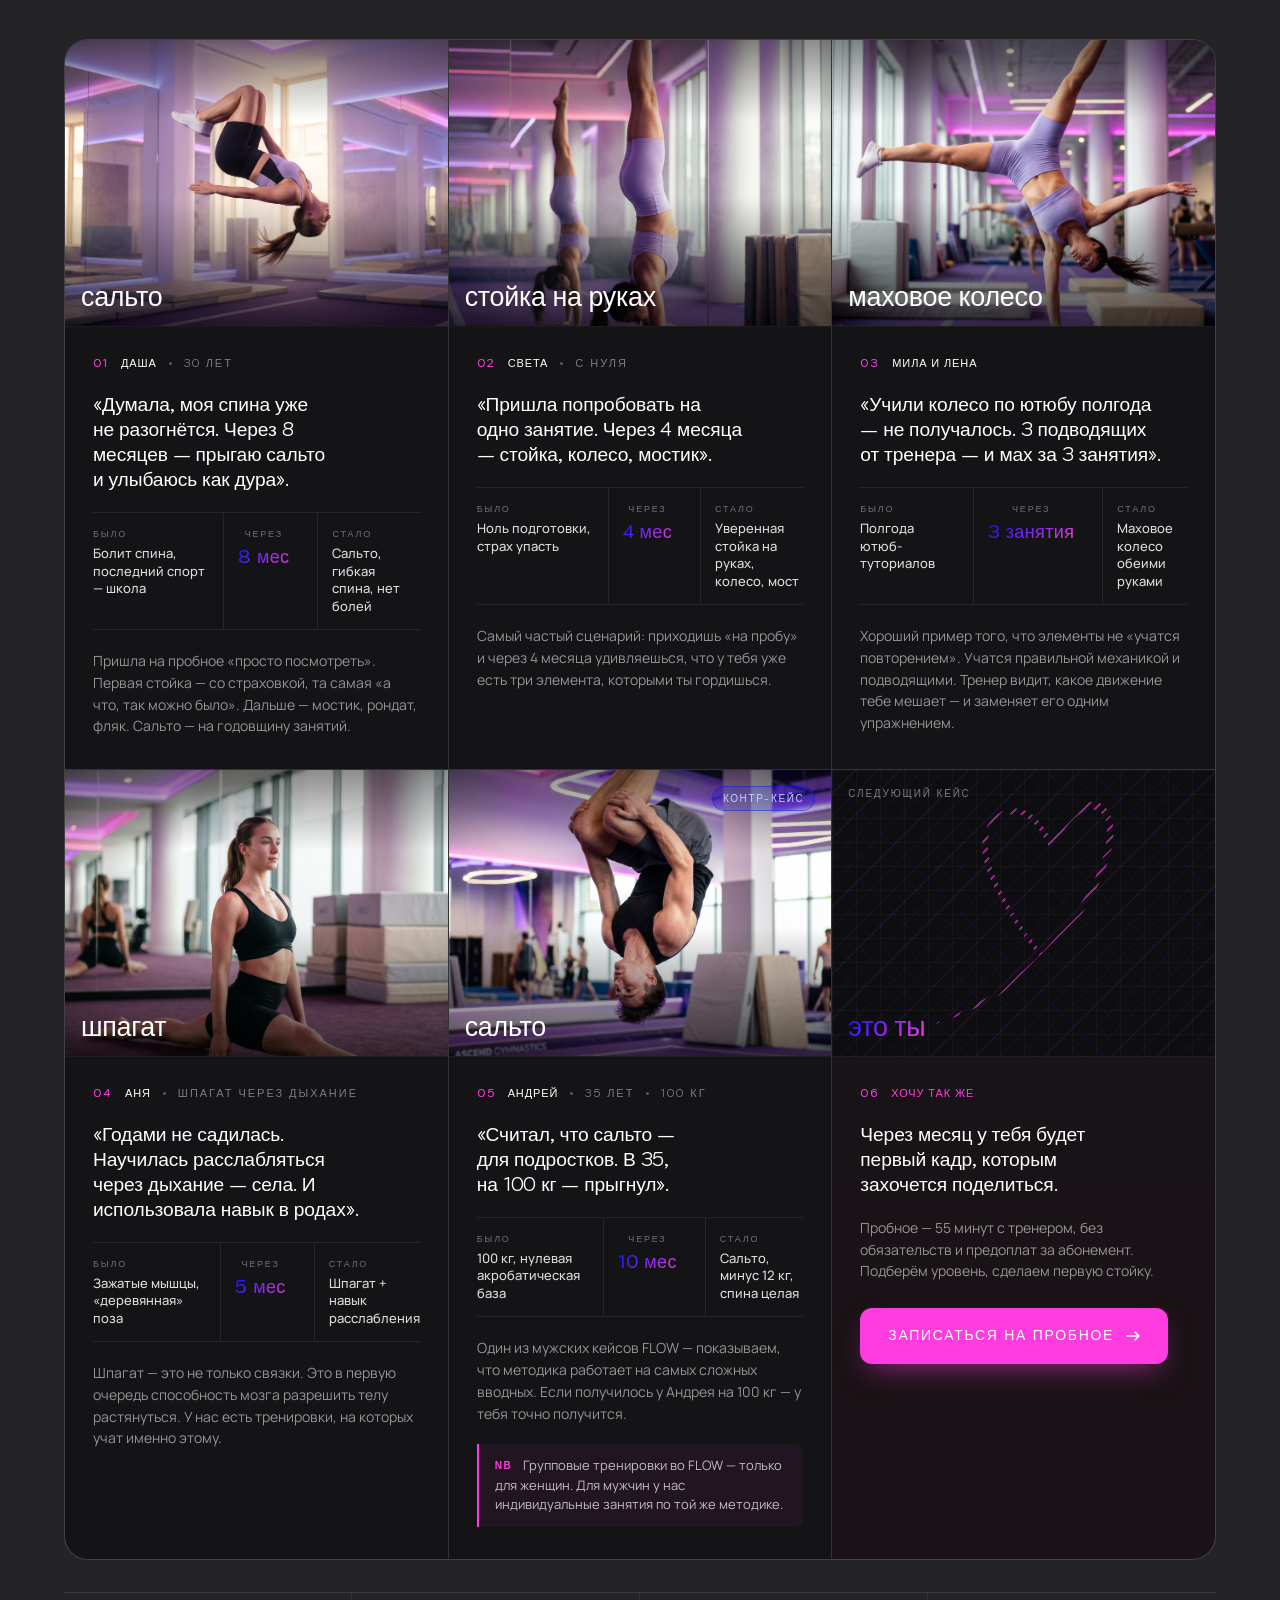
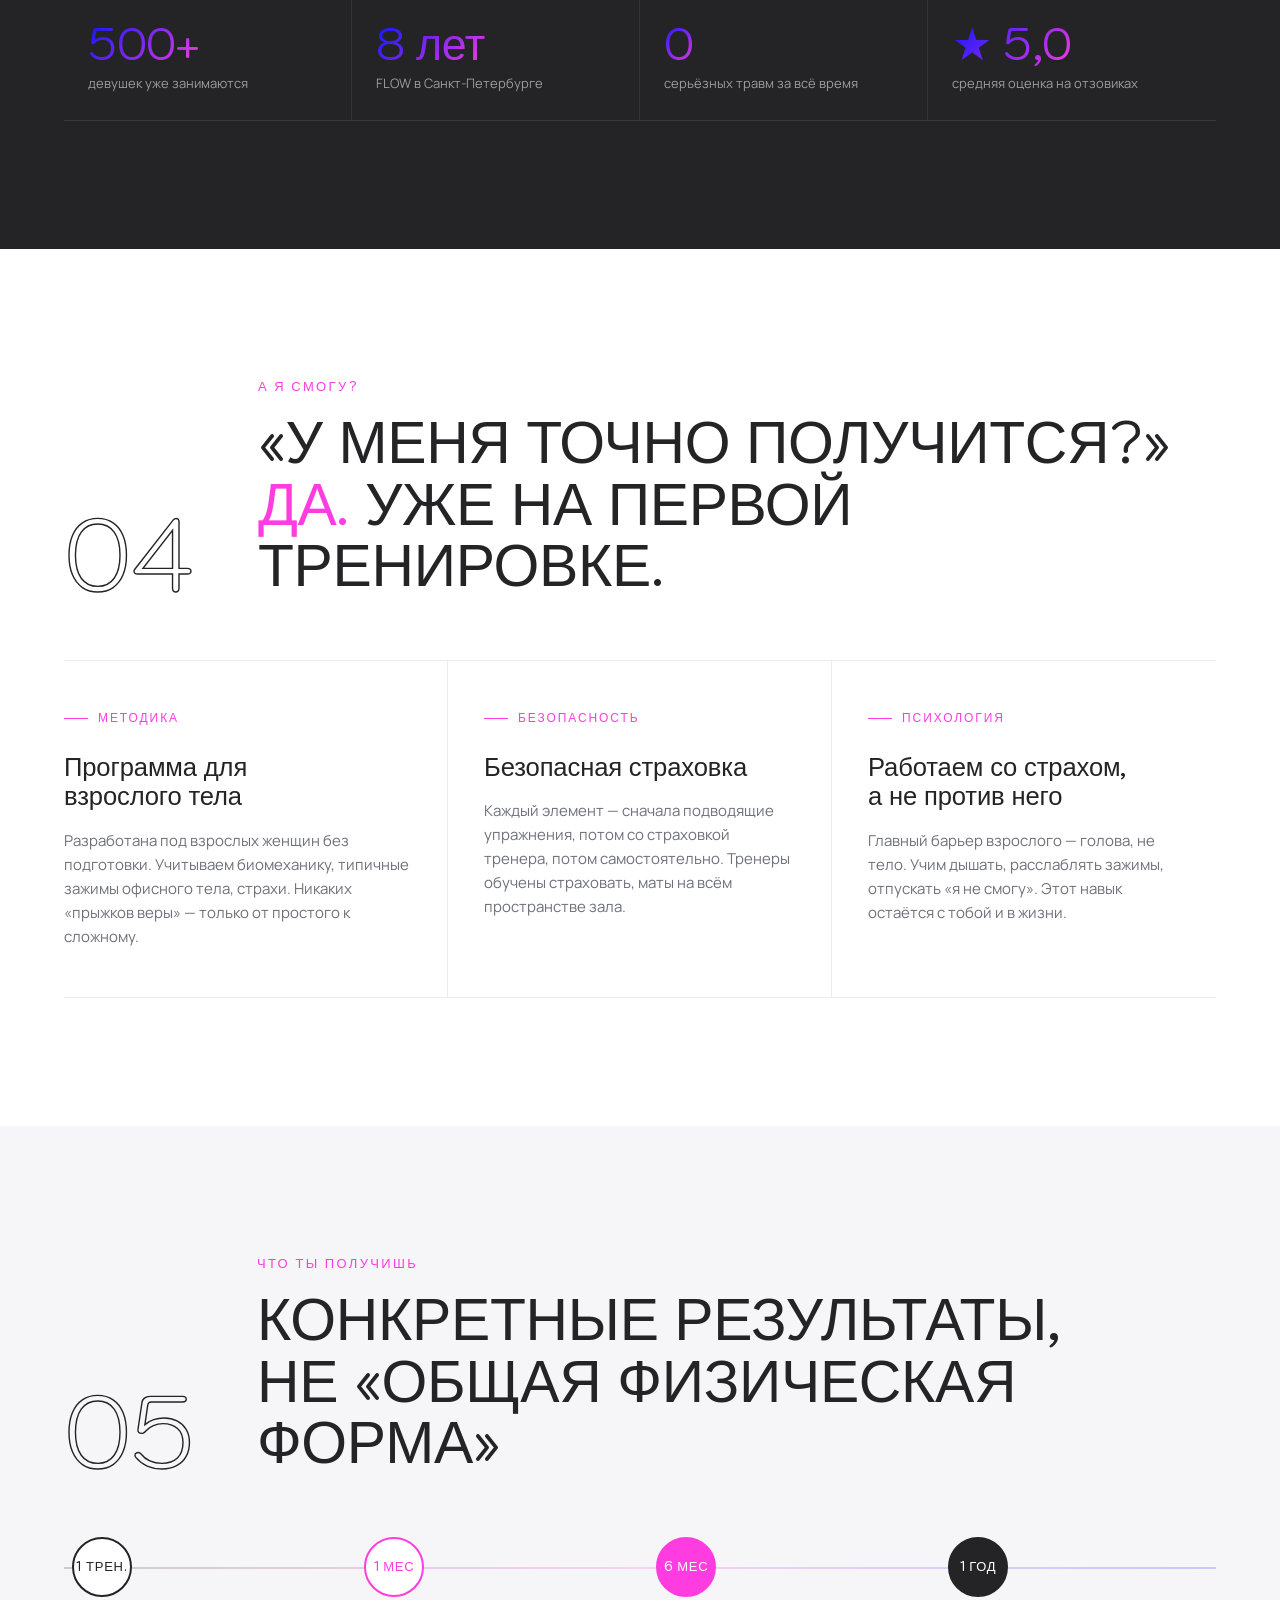
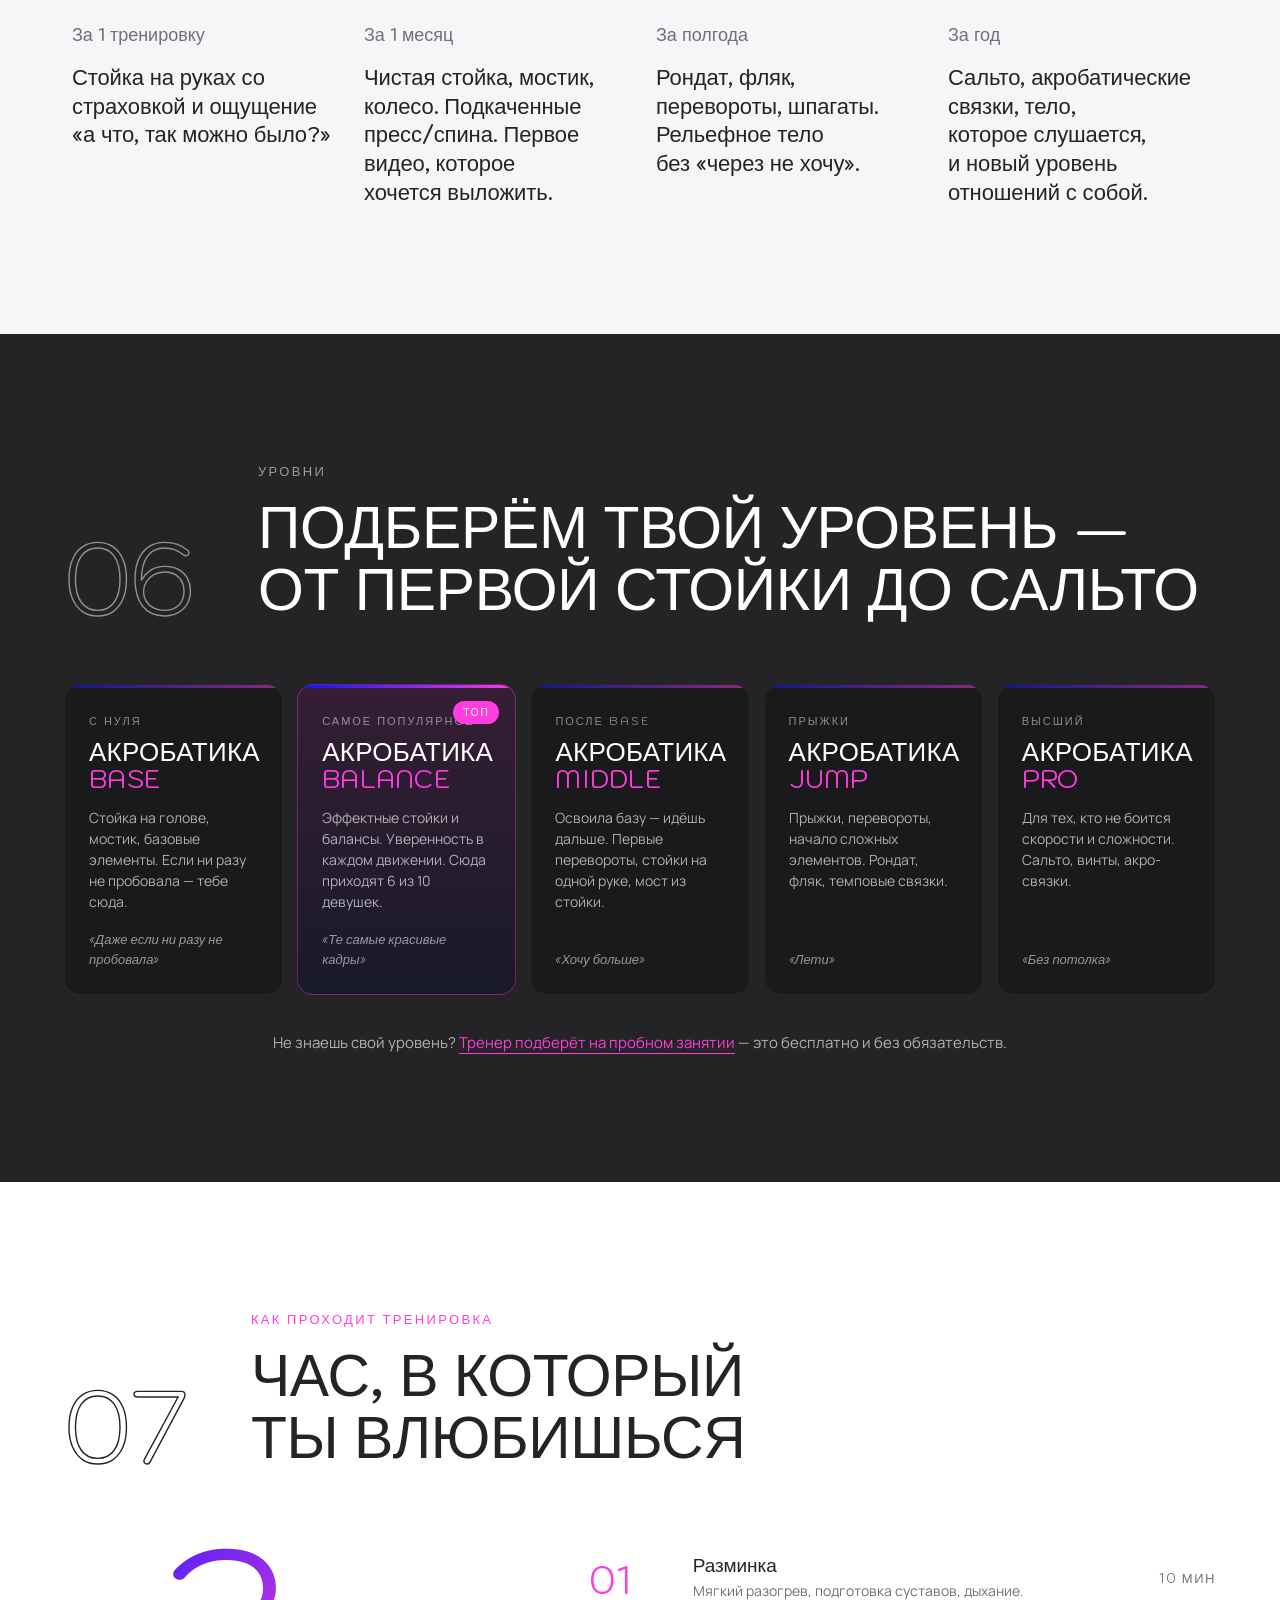
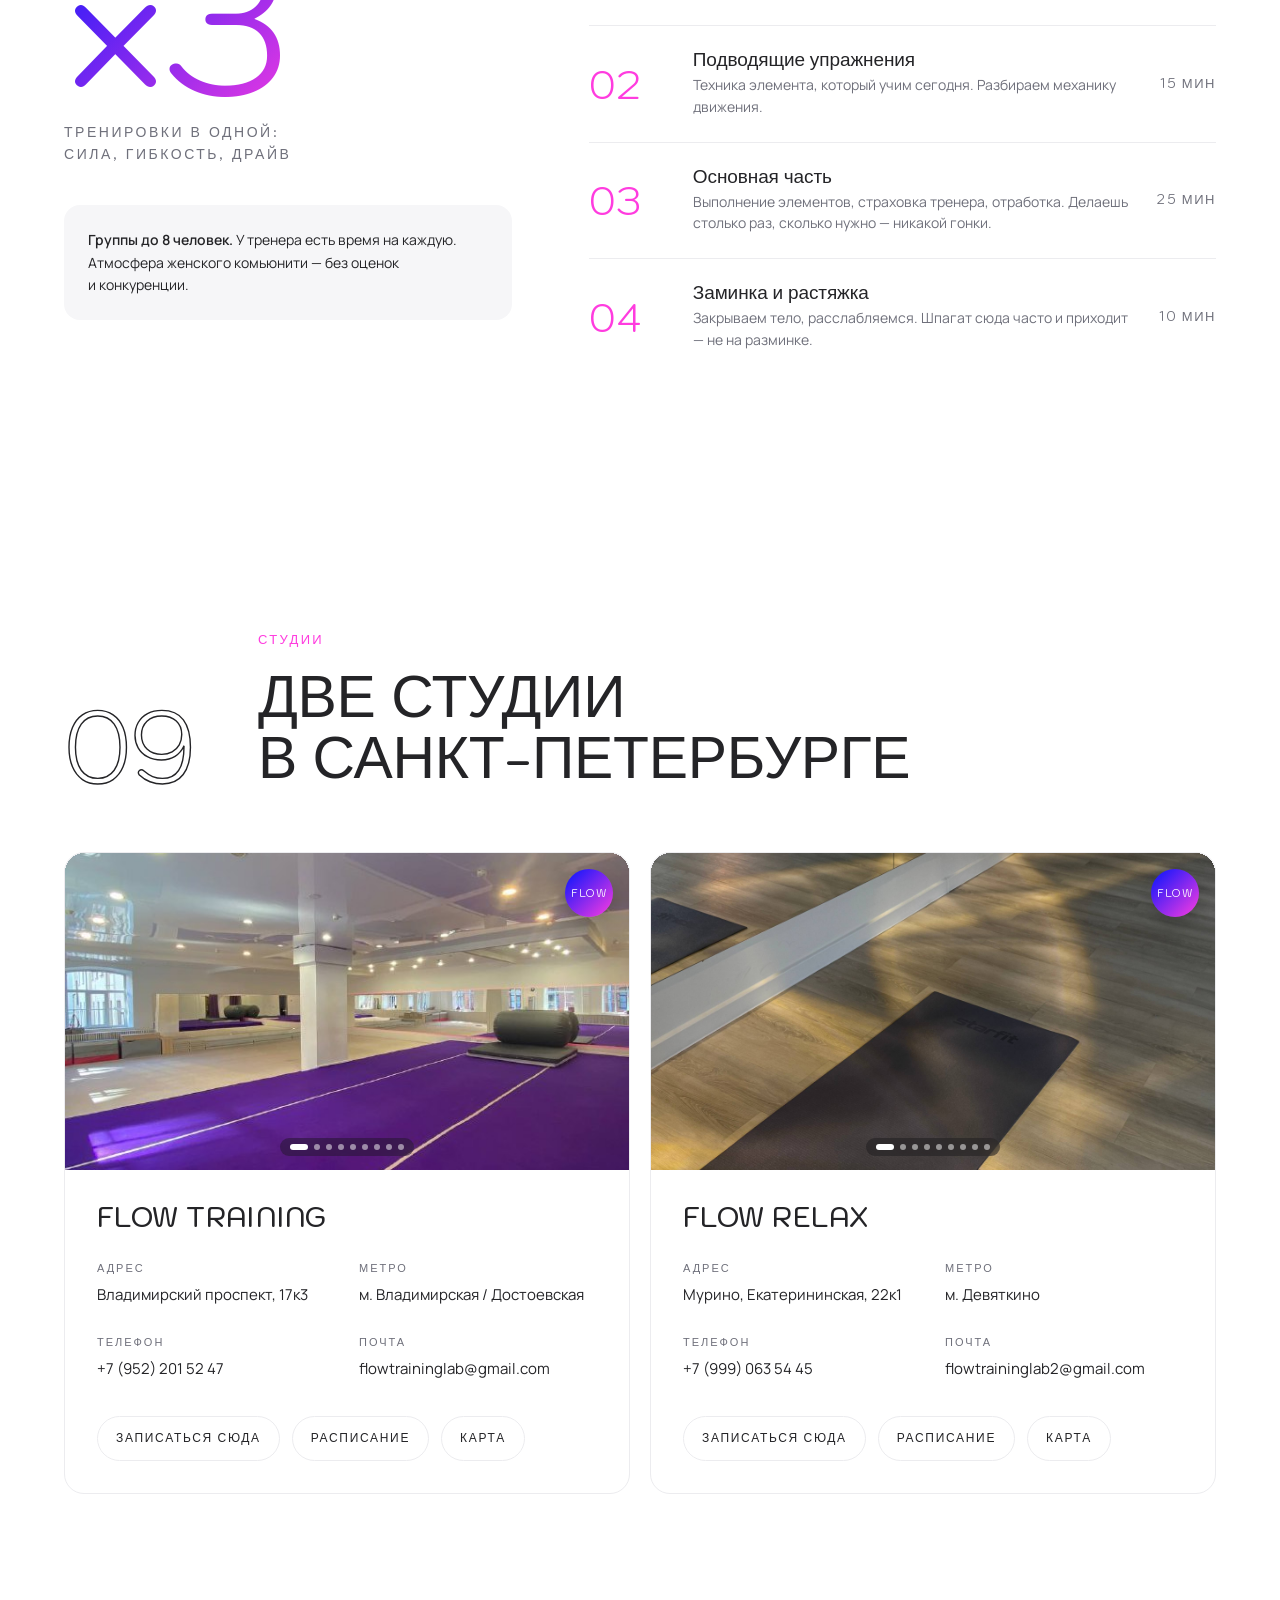
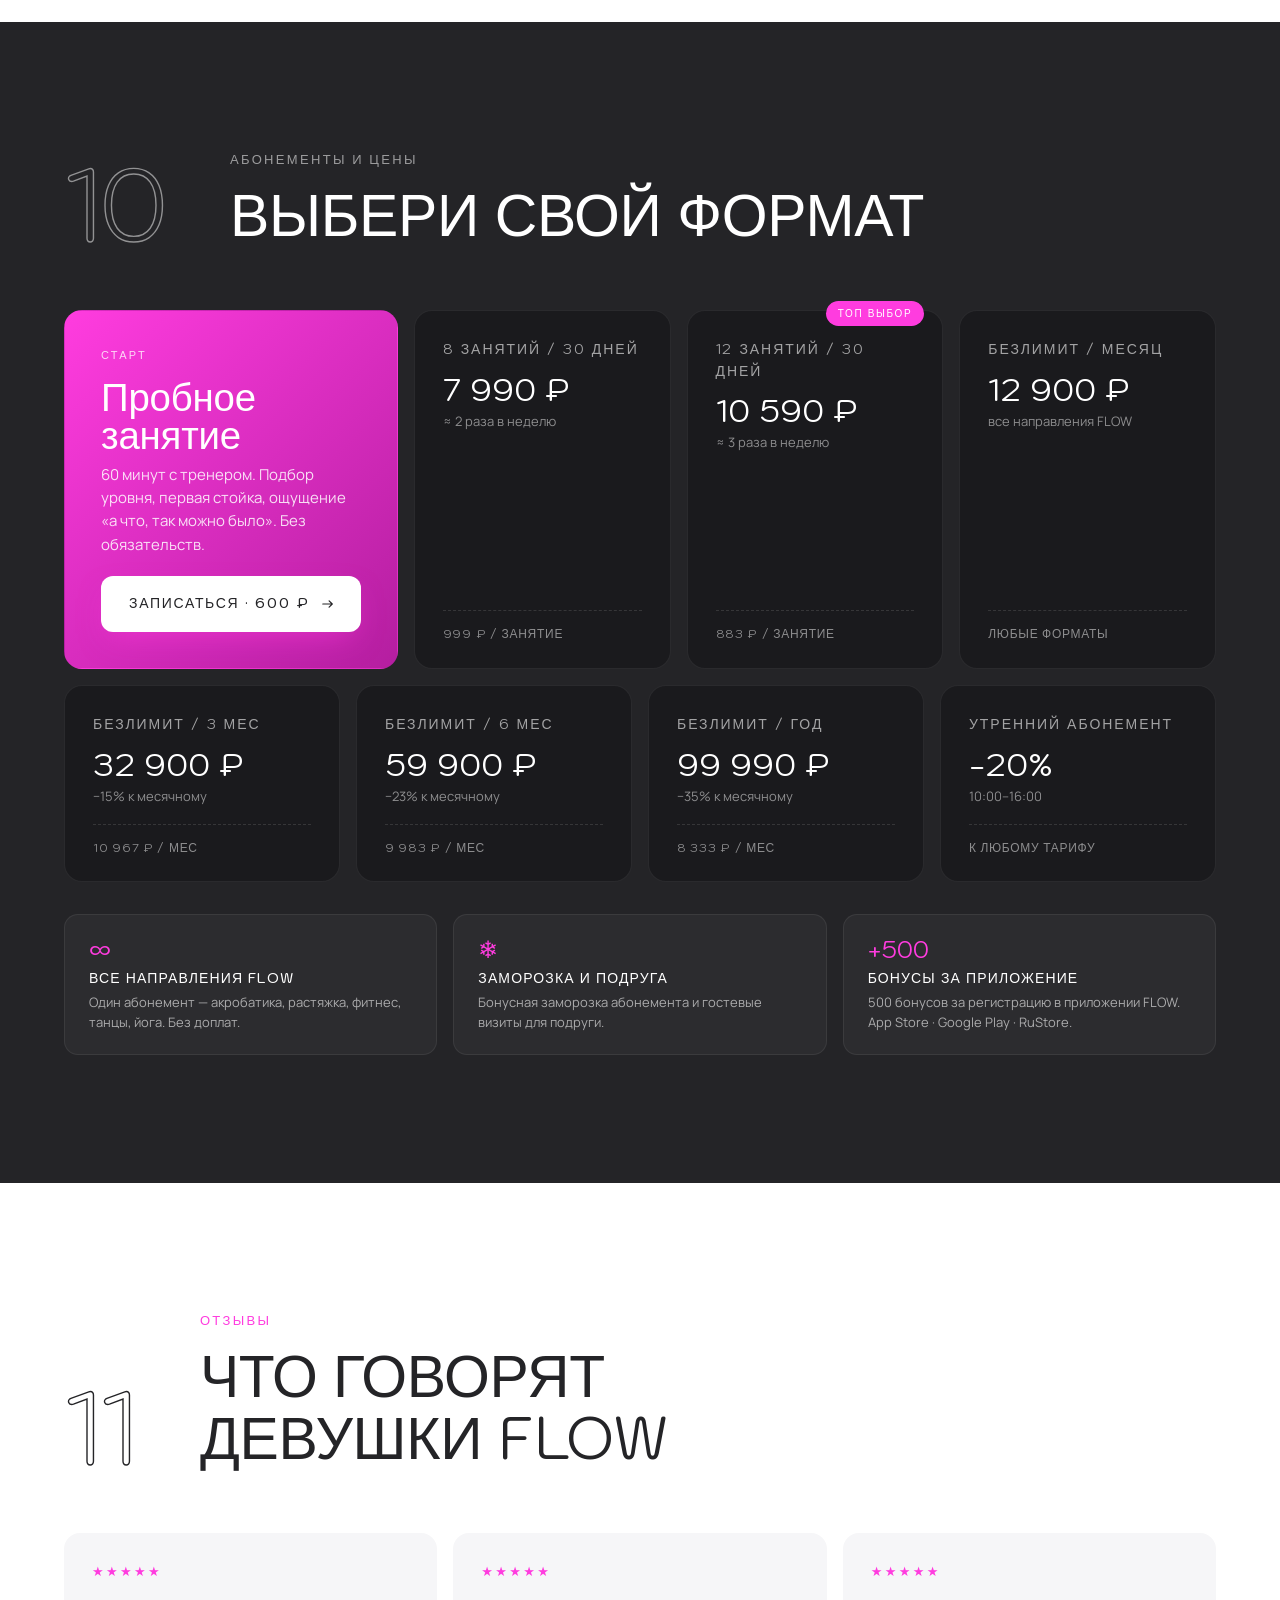
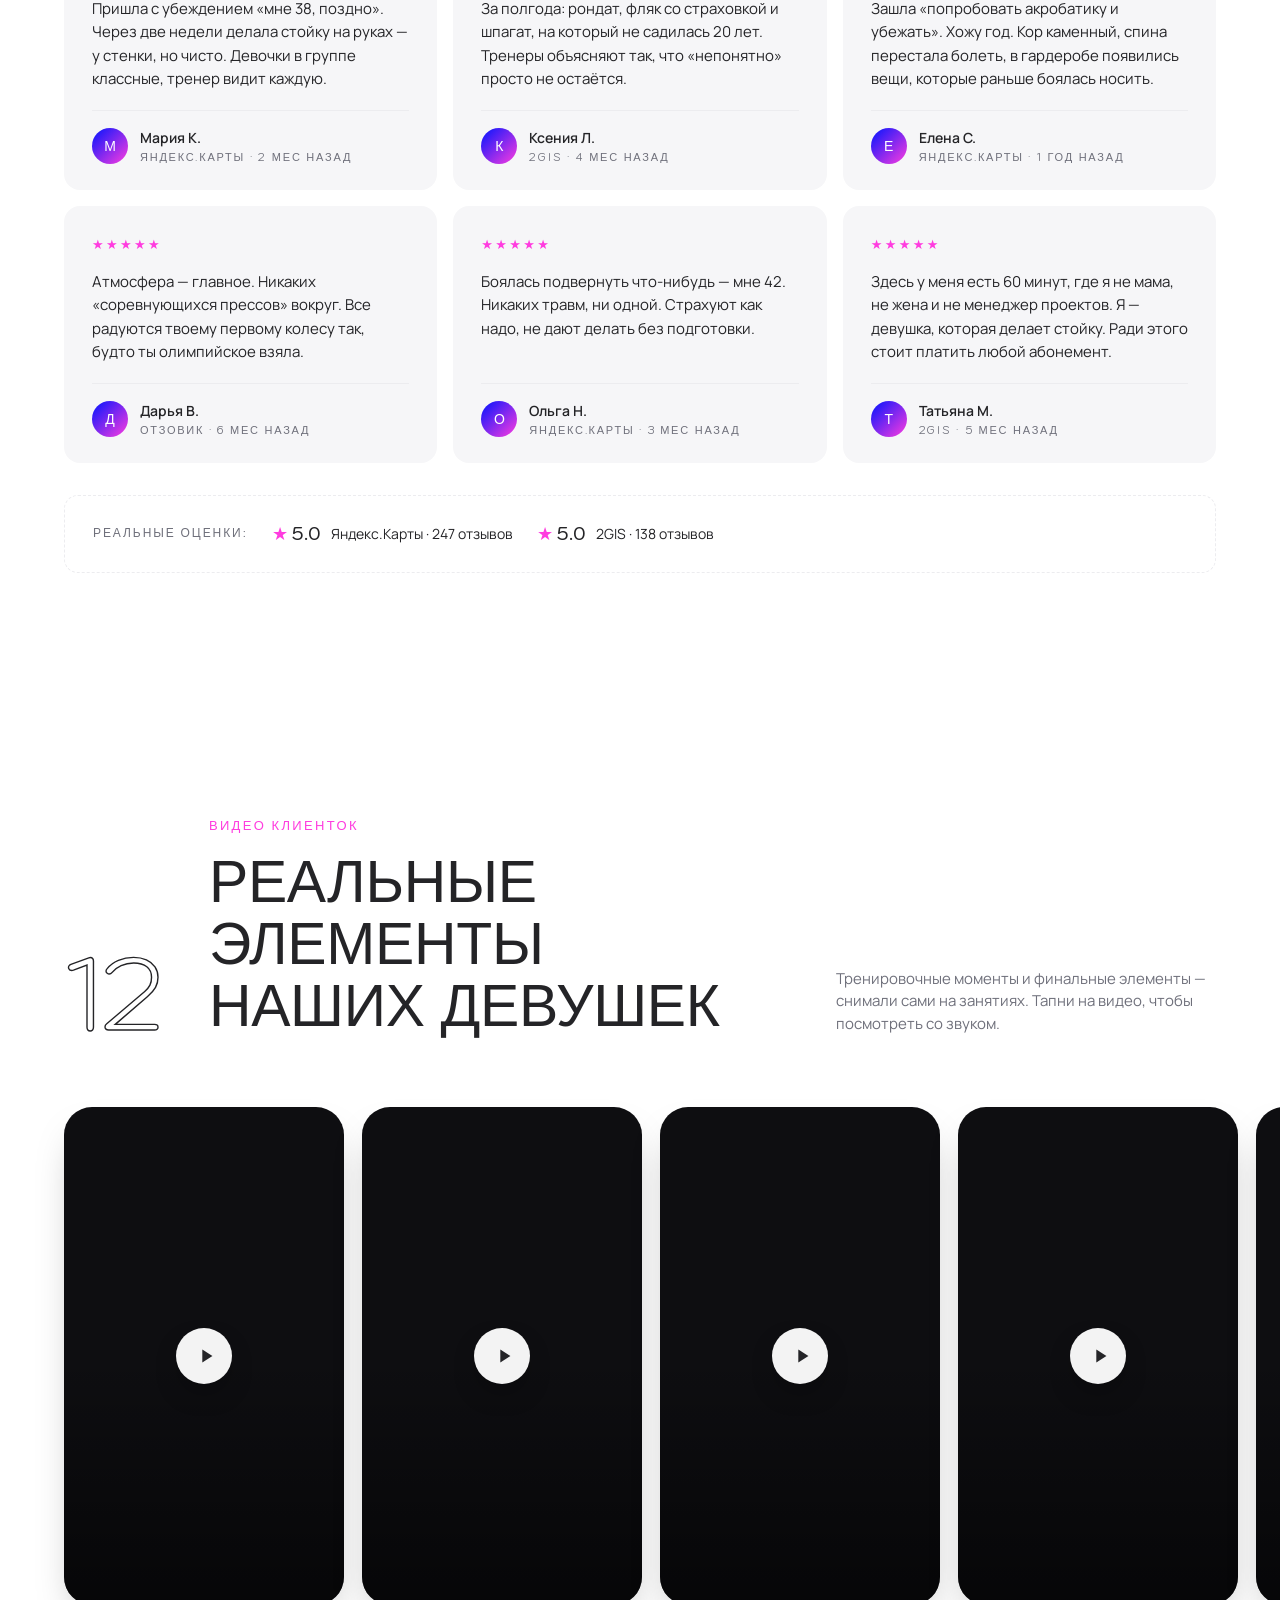
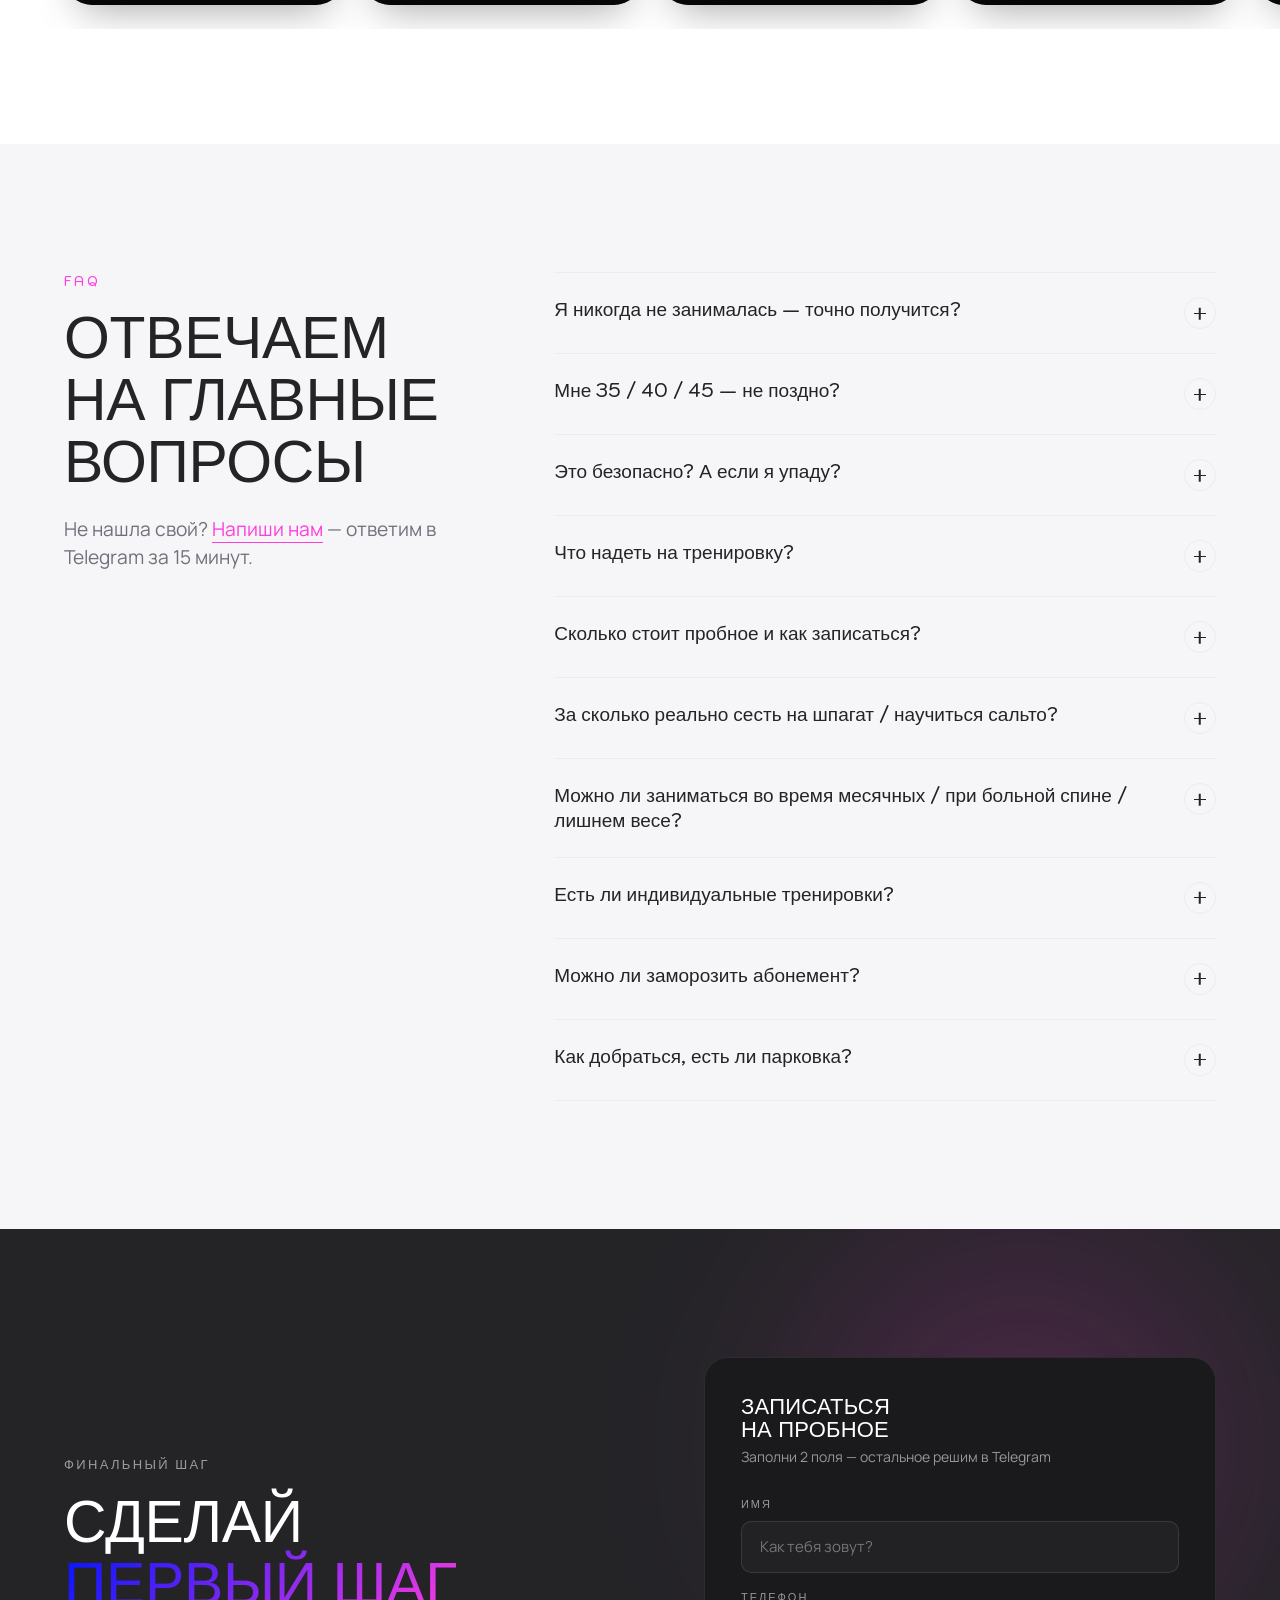
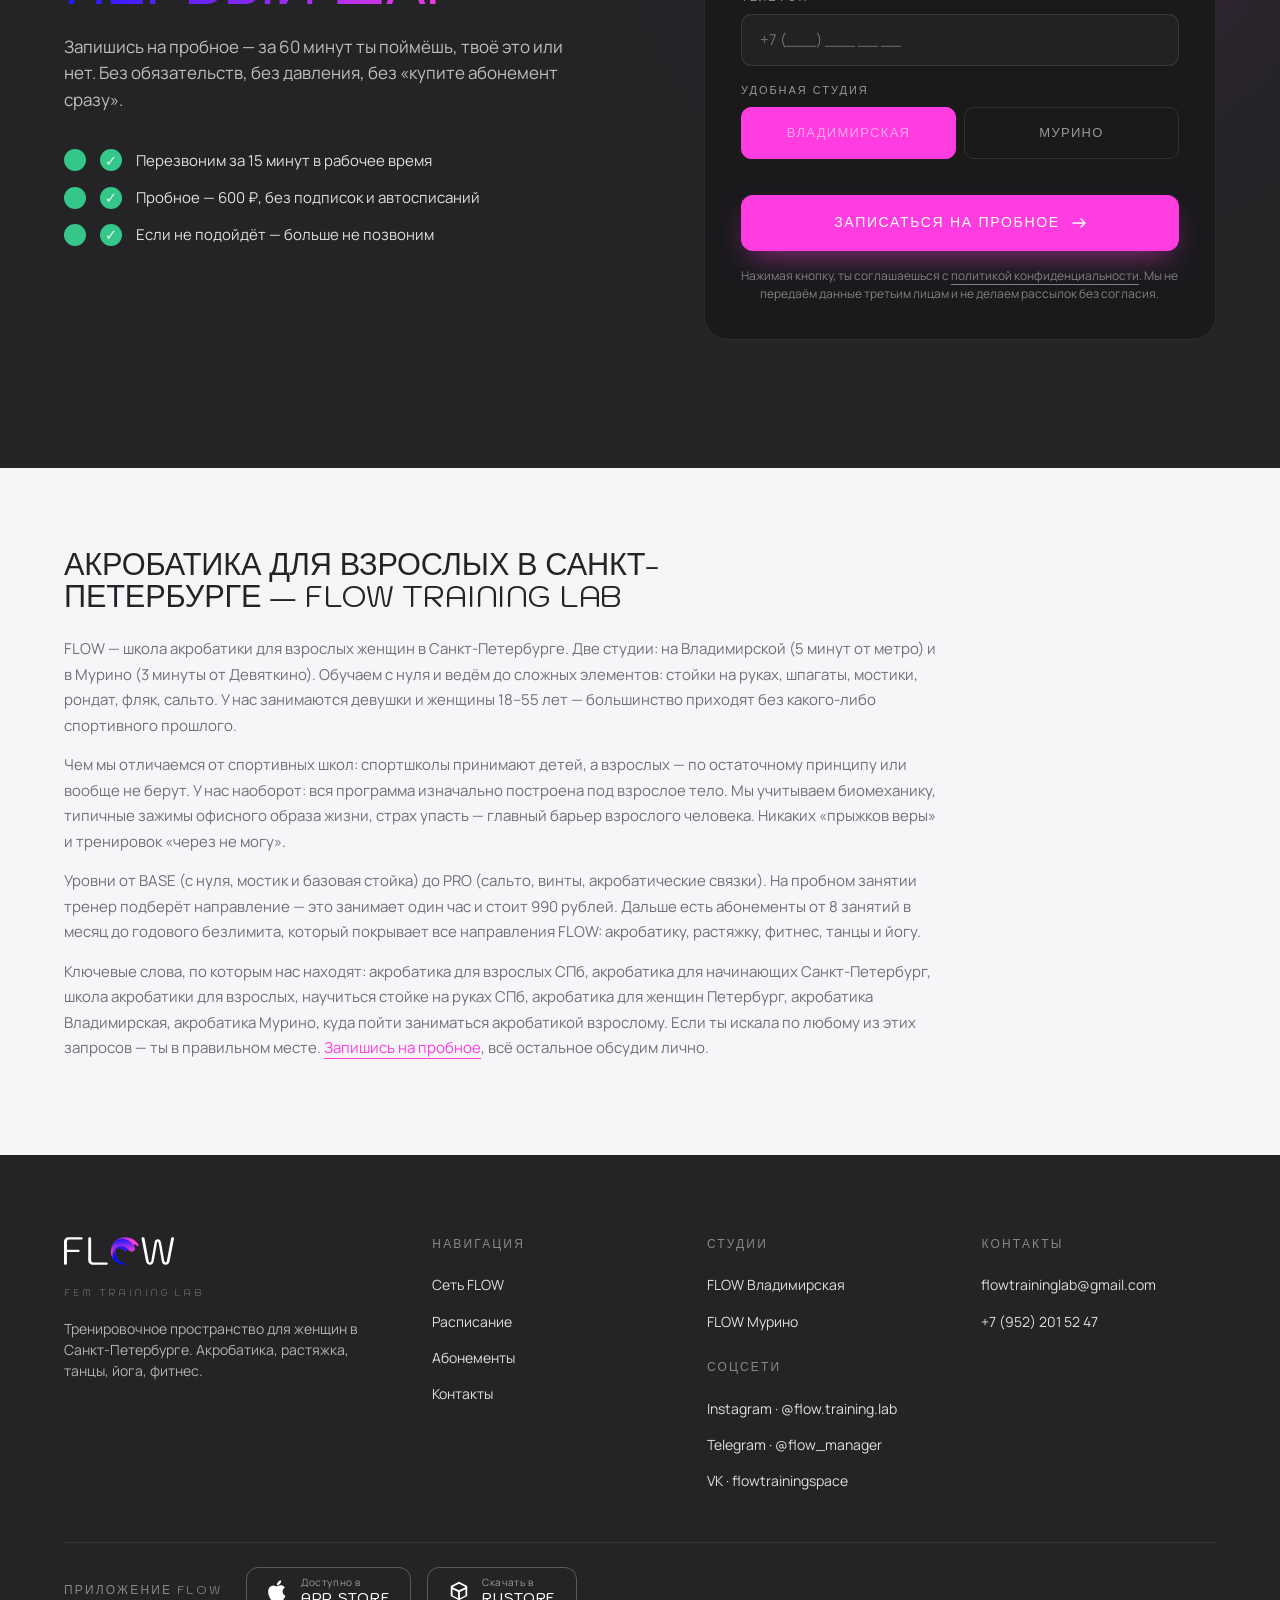
==== commit 9a13175d: "SEO, pricing configs, client videos, mobile cleanup SEO (index + bungee2): - Full meta head: title, " ====
--- a/index.html
+++ b/index.html
@@ -2,16 +2,167 @@
 <html lang="ru">
 <head>
 <meta charset="UTF-8" />
+<meta http-equiv="X-UA-Compatible" content="IE=edge" />
 <meta name="viewport" content="width=device-width, initial-scale=1, viewport-fit=cover" />
-<title>FLOW Акробатика — Школа акробатики для взрослых в Санкт-Петербурге</title>
-<meta name="description" content="Акробатика, в которой сбывается мечта. Силовая, растяжка и драйв в одной тренировке. Уже на первом занятии ты сделаешь стойку на руках. Студии на Владимирской и в Мурино." />
-
+<meta name="robots" content="index, follow" />
+<meta name="theme-color" content="#242427" />
+
+<title>Акробатика для взрослых в СПб — школа FLOW | Стойка на руках на первом занятии</title>
+<meta name="description" content="Акробатика для взрослых женщин в Санкт-Петербурге. Уже на первом занятии — стойка на руках. Силовая, растяжка и драйв в одной тренировке. 8 лет работы, 500+ клиенток. Студии на Владимирской и в Мурино." />
+<meta name="keywords" content="акробатика для взрослых спб, школа акробатики, акробатика для начинающих, стойка на руках, акробатика владимирская, акробатика мурино" />
+<meta name="author" content="FLOW · Fem Training Lab" />
+
+<!-- TODO: confirm production URL before launch -->
+<link rel="canonical" href="https://flowtraining.ru/" />
+
+<!-- Open Graph -->
+<meta property="og:type" content="website" />
+<meta property="og:site_name" content="FLOW · Школа акробатики для взрослых" />
+<meta property="og:locale" content="ru_RU" />
+<meta property="og:title" content="Акробатика для взрослых в СПб — школа FLOW" />
+<meta property="og:description" content="Акробатика для взрослых женщин в Санкт-Петербурге. Уже на первом занятии — стойка на руках. Студии на Владимирской и в Мурино." />
+<meta property="og:url" content="https://flowtraining.ru/" />
+<!-- TODO: create dedicated 1200×630 OG preview at assets/images/og-flow-acrobatics.jpg -->
+<meta property="og:image" content="https://flowtraining.ru/assets/images/og-flow-acrobatics.jpg" />
+<meta property="og:image:width" content="1200" />
+<meta property="og:image:height" content="630" />
+<meta property="og:image:alt" content="FLOW — школа акробатики для взрослых в Санкт-Петербурге" />
+
+<!-- Twitter Card -->
+<meta name="twitter:card" content="summary_large_image" />
+<meta name="twitter:title" content="Акробатика для взрослых в СПб — школа FLOW" />
+<meta name="twitter:description" content="Уже на первом занятии — стойка на руках. Студии на Владимирской и в Мурино." />
+<meta name="twitter:image" content="https://flowtraining.ru/assets/images/og-flow-acrobatics.jpg" />
+
+<!-- Favicons -->
+<link rel="icon" type="image/png" href="assets/images/Sign.png" />
+<link rel="apple-touch-icon" href="assets/images/Sign.png" />
+
+<!-- Fonts -->
 <link rel="preconnect" href="https://fonts.googleapis.com" />
 <link rel="preconnect" href="https://fonts.gstatic.com" crossorigin />
 <link href="https://fonts.googleapis.com/css2?family=Kodchasan:wght@300;400;500;600;700&family=Manrope:wght@300;400;500;600;700&display=swap" rel="stylesheet" />
+
+<!-- Critical assets preload (hero) -->
+<link rel="preload" as="image" href="assets/crescent-2.svg" />
+
+<!--
+  TODO (perf, offline): convert ./assets/images/*.{png,jpg} to WebP +
+  fallback via <picture><source type="image/webp"><img src="...jpg"></picture>.
+  Hero PNG (DSCF6439.png) is ~2 MB — best win is WebP for it and case photos.
+  TODO (perf, build step): extract critical CSS for first paint and inline
+  inside <style> before styles.css to remove render-blocking.
+-->
 <link rel="stylesheet" href="styles.css" />
-<link rel="icon" type="image/png" href="assets/images/Sign.png" />
-<link rel="apple-touch-icon" href="assets/images/Sign.png" />
+
+<!-- TODO: Yandex.Metrika counter — вставить тег от Я.Метрики сюда -->
+<!-- TODO: Google Analytics (gtag.js) — вставить тег GA сюда -->
+
+<!-- ───────── Schema.org / JSON-LD ───────── -->
+<script type="application/ld+json">
+{
+  "@context": "https://schema.org",
+  "@graph": [
+    {
+      "@type": "Organization",
+      "@id": "https://flowtraining.ru/#organization",
+      "name": "FLOW",
+      "alternateName": "FLOW Fem Training Lab",
+      "url": "https://flowtraining.ru/",
+      "logo": "https://flowtraining.ru/assets/images/Sign.png",
+      "image": "https://flowtraining.ru/assets/images/Sign.png",
+      "description": "Школа акробатики для взрослых женщин в Санкт-Петербурге. Часть сети FLOW.",
+      "sameAs": [
+        "https://www.instagram.com/flow.training.lab",
+        "https://t.me/flow_manager",
+        "https://vk.com/flowtrainingspace"
+      ]
+    },
+    {
+      "@type": "WebSite",
+      "@id": "https://flowtraining.ru/#website",
+      "url": "https://flowtraining.ru/",
+      "name": "FLOW · Школа акробатики для взрослых",
+      "inLanguage": "ru-RU",
+      "publisher": { "@id": "https://flowtraining.ru/#organization" }
+    },
+    {
+      "@type": "BreadcrumbList",
+      "@id": "https://flowtraining.ru/#breadcrumbs",
+      "itemListElement": [
+        { "@type": "ListItem", "position": 1, "name": "Главная", "item": "https://flowtraining.ru/" },
+        { "@type": "ListItem", "position": 2, "name": "Направления", "item": "https://flowtraining.ru/#why" },
+        { "@type": "ListItem", "position": 3, "name": "Акробатика", "item": "https://flowtraining.ru/" }
+      ]
+    },
+    {
+      "@type": ["SportsActivityLocation", "HealthClub"],
+      "@id": "https://flowtraining.ru/#studio-vladimirskaya",
+      "name": "FLOW Training · студия акробатики на Владимирской",
+      "alternateName": "Flow Training",
+      "image": "https://flowtraining.ru/assets/images/владимирская.png",
+      "url": "https://flowtraining.ru/#studios",
+      "telephone": "+79522015247",
+      "email": "flowtraininglab@gmail.com",
+      "priceRange": "₽₽",
+      "address": {
+        "@type": "PostalAddress",
+        "streetAddress": "Владимирский проспект, 17к3",
+        "addressLocality": "Санкт-Петербург",
+        "addressCountry": "RU"
+      },
+      "aggregateRating": {
+        "@type": "AggregateRating",
+        "ratingValue": "5.0",
+        "reviewCount": "247",
+        "bestRating": "5",
+        "worstRating": "1"
+      },
+      "parentOrganization": { "@id": "https://flowtraining.ru/#organization" }
+    },
+    {
+      "@type": ["SportsActivityLocation", "HealthClub"],
+      "@id": "https://flowtraining.ru/#studio-murino",
+      "name": "FLOW Relax · студия акробатики в Мурино",
+      "alternateName": "Flow Relax",
+      "url": "https://flowtraining.ru/#studios",
+      "telephone": "+79990635445",
+      "email": "flowtraininglab2@gmail.com",
+      "priceRange": "₽₽",
+      "address": {
+        "@type": "PostalAddress",
+        "streetAddress": "Мурино, Екатерининская, 22к1",
+        "addressLocality": "Санкт-Петербург",
+        "addressCountry": "RU"
+      },
+      "aggregateRating": {
+        "@type": "AggregateRating",
+        "ratingValue": "5.0",
+        "reviewCount": "138",
+        "bestRating": "5",
+        "worstRating": "1"
+      },
+      "parentOrganization": { "@id": "https://flowtraining.ru/#organization" }
+    },
+    {
+      "@type": "FAQPage",
+      "@id": "https://flowtraining.ru/#faq",
+      "mainEntity": [
+        { "@type": "Question", "name": "Я никогда не занималась — точно получится?", "acceptedAnswer": { "@type": "Answer", "text": "Да. Группа BASE — это и есть «никогда не занималась». На пробном тренер подберёт уровень. Уже на первой тренировке ты сделаешь стойку на руках со страховкой — это стандарт первого занятия для всех новеньких." } },
+        { "@type": "Question", "name": "Мне 35 / 40 / 45 — не поздно?", "acceptedAnswer": { "@type": "Answer", "text": "Не поздно. Самой возрастной нашей клиентке 58. Методика разработана именно для взрослого тела — мы не «адаптируем детский подход», мы строим программу с нуля под биомеханику взрослого человека." } },
+        { "@type": "Question", "name": "Это безопасно? А если я упаду?", "acceptedAnswer": { "@type": "Answer", "text": "Каждый элемент идёт по схеме «подводящие → со страховкой → самостоятельно». Маты на всём пространстве. Тренеры обучены страховать. За 8 лет работы FLOW — ноль серьёзных травм." } },
+        { "@type": "Question", "name": "Что надеть на тренировку?", "acceptedAnswer": { "@type": "Answer", "text": "Облегающие лосины (свободные штаны мешают делать стойки) и топ или майка. Носки или босиком — на выбор. На первое занятие ничего специально покупать не надо, подойдёт обычная спортивная форма." } },
+        { "@type": "Question", "name": "Сколько стоит пробное и как записаться?", "acceptedAnswer": { "@type": "Answer", "text": "Пробное занятие — 600 ₽, длится 60 минут. Записаться можно через форму ниже, по телефону или в Telegram. Перезвоним за 15 минут в рабочее время и подберём удобный день." } },
+        { "@type": "Question", "name": "За сколько реально сесть на шпагат или научиться сальто?", "acceptedAnswer": { "@type": "Answer", "text": "Шпагат — у большинства за 3–6 месяцев при 2–3 тренировках в неделю. Сальто (с подготовкой и страховкой) — от 6 месяцев до года. Зависит от исходных данных и регулярности. Без давления и нереалистичных обещаний." } },
+        { "@type": "Question", "name": "Можно ли заниматься во время месячных, при больной спине или лишнем весе?", "acceptedAnswer": { "@type": "Answer", "text": "Да, во всех трёх случаях — но с адаптацией. Тренер скорректирует нагрузку. Если есть медицинские противопоказания или серьёзные проблемы со спиной — обязательно скажи на пробном, мы подберём щадящие элементы." } },
+        { "@type": "Question", "name": "Есть ли индивидуальные тренировки?", "acceptedAnswer": { "@type": "Answer", "text": "Да. Цена индивидуальной — от 3 500 ₽ за 60 минут с действующим абонементом. Можно совмещать с групповыми. Полезно, если ты хочешь добить конкретный элемент или работать с конкретной зажатой зоной." } },
+        { "@type": "Question", "name": "Можно ли заморозить абонемент?", "acceptedAnswer": { "@type": "Answer", "text": "Да. Месячный — на 7 дней, безлимит на 3 мес — на 14 дней, безлимит на 6 мес — на 21 день, годовой — на 30 дней. Заморозка бесплатная." } },
+        { "@type": "Question", "name": "Как добраться, есть ли парковка?", "acceptedAnswer": { "@type": "Answer", "text": "Студия на Владимирской — 5 минут от метро Владимирская/Достоевская, парковка платная во дворе. Студия в Мурино — 3 минуты от м. Девяткино, бесплатная парковка у ТЦ." } }
+      ]
+    }
+  ]
+}
+</script>
 </head>
 <body>
 
@@ -20,13 +171,12 @@
   <div class="header-inner">
     <a href="#top" class="logo on-dark" aria-label="FLOW">
       <img class="logo-full light" src="assets/images/Logo%20(2).svg" alt="FLOW" />
-      <img class="logo-full dark"  src="assets/images/Logo_dark.png" alt="" aria-hidden="true" />
+      <img class="logo-full dark"  src="assets/images/Logo_dark.png" alt="" aria-hidden="true" loading="lazy" />
     </a>
-    <nav>
+    <nav aria-label="Основное меню">
       <a href="#why">Зачем</a>
       <a href="#cases">Кейсы</a>
       <a href="#levels">Уровни</a>
-      <a href="#trainers">Тренеры</a>
       <a href="#studios">Студии</a>
       <a href="#prices">Цены</a>
       <a href="#faq">FAQ</a>
@@ -38,11 +188,23 @@
   </div>
 </header>
 
+<main id="main">
+
 <!-- ───────── Hero ───────── -->
 <section class="hero" id="top" data-screen-label="01 Hero">
+  <nav class="breadcrumbs on-dark" aria-label="Хлебные крошки">
+    <div class="wrap">
+      <ol>
+        <li><a href="/">Главная</a></li>
+        <li><a href="#why">Направления</a></li>
+        <li aria-current="page">Акробатика</li>
+      </ol>
+    </div>
+  </nav>
   <div class="wrap hero-grid">
     <div>
       <span class="hero-eyebrow"><span class="dot"></span>FLOW · Акробатика для взрослых · СПб</span>
+      <a href="#process" class="btn btn-outline-light hero-cta-mobile">Как проходит занятие</a>
       <h1>
         Акробатика,<br />
         в которой <span class="grad-word">сбывается</span><br />
@@ -58,7 +220,7 @@
         </a>
         <a href="#process" class="btn btn-outline-light">Как проходит занятие</a>
       </div>
-      <p class="hero-meta">60 минут · Любой уровень · Владимирская / Мурино</p>
+      <p class="hero-meta">Любой уровень · Владимирская / Мурино</p>
 
       <div class="hero-trust">
         <div class="trust-item">
@@ -314,7 +476,7 @@
         <div class="case-body">
           <div class="case-meta"><span class="ix">06</span><span class="name" style="color:var(--pink);">Хочу так же</span></div>
           <h3 class="case-quote">Через&nbsp;месяц&nbsp;у тебя будет первый кадр, которым захочется поделиться.</h3>
-          <p class="case-body-text">Пробное — 60 минут с тренером, без обязательств и предоплат за абонемент. Подберём уровень, сделаем первую стойку.</p>
+          <p class="case-body-text">Пробное — 55 минут с тренером, без обязательств и предоплат за абонемент. Подберём уровень, сделаем первую стойку.</p>
           <a href="#final" class="btn btn-primary" style="align-self:flex-start; margin-top: 6px;">
             Записаться на пробное
             <svg class="arrow" viewBox="0 0 14 10" fill="none"><path d="M1 5h12m0 0L9 1m4 4L9 9" stroke="currentColor" stroke-width="1.5" stroke-linecap="round" stroke-linejoin="round"/></svg>
@@ -378,22 +540,22 @@
     <div class="timeline reveal">
       <div class="tl-step">
         <div class="marker">1 трен.</div>
-        <h4>За 1 тренировку</h4>
+        <p class="tl-label">За 1 тренировку</p>
         <h3>Стойка на руках со страховкой и ощущение «а что, так можно было?»</h3>
       </div>
       <div class="tl-step">
         <div class="marker">1 мес</div>
-        <h4>За 1 месяц</h4>
+        <p class="tl-label">За 1 месяц</p>
         <h3>Чистая стойка, мостик, колесо. Подкаченные пресс/спина. Первое видео, которое хочется выложить.</h3>
       </div>
       <div class="tl-step">
         <div class="marker">6 мес</div>
-        <h4>За полгода</h4>
+        <p class="tl-label">За полгода</p>
         <h3>Рондат, фляк, перевороты, шпагаты. Рельефное тело без «через не хочу».</h3>
       </div>
       <div class="tl-step">
         <div class="marker">1 год</div>
-        <h4>За год</h4>
+        <p class="tl-label">За год</p>
         <h3>Сальто, акробатические связки, тело, которое слушается, и новый уровень отношений с собой.</h3>
       </div>
     </div>
@@ -456,14 +618,14 @@
       <div class="num">07</div>
       <div class="head-text">
         <span class="eyebrow pink">Как проходит тренировка</span>
-        <h2>60 минут, в которые<br />ты влюбишься</h2>
+        <h2>Час, в который<br />ты влюбишься</h2>
       </div>
     </div>
 
     <div class="process-wrap">
       <div class="process-left reveal">
-        <div class="timer"><span class="grad">60</span></div>
-        <div class="timer-lbl">минут одной тренировки</div>
+        <div class="timer"><span class="grad">×3</span></div>
+        <div class="timer-lbl">тренировки в&nbsp;одной:<br />сила, гибкость, драйв</div>
         <div class="footnote">
           <strong>Группы до 8 человек.</strong> У тренера есть время на каждую. Атмосфера женского комьюнити — без оценок и&nbsp;конкуренции.
         </div>
@@ -472,7 +634,7 @@
         <div class="step">
           <div class="ix">01</div>
           <div class="body">
-            <h4>Разминка</h4>
+            <h3>Разминка</h3>
             <p>Мягкий разогрев, подготовка суставов, дыхание.</p>
           </div>
           <div class="dur">10 мин</div>
@@ -480,7 +642,7 @@
         <div class="step">
           <div class="ix">02</div>
           <div class="body">
-            <h4>Подводящие упражнения</h4>
+            <h3>Подводящие упражнения</h3>
             <p>Техника элемента, который учим сегодня. Разбираем механику движения.</p>
           </div>
           <div class="dur">15 мин</div>
@@ -488,7 +650,7 @@
         <div class="step">
           <div class="ix">03</div>
           <div class="body">
-            <h4>Основная часть</h4>
+            <h3>Основная часть</h3>
             <p>Выполнение элементов, страховка тренера, отработка. Делаешь столько раз, сколько нужно — никакой гонки.</p>
           </div>
           <div class="dur">25 мин</div>
@@ -496,73 +658,12 @@
         <div class="step">
           <div class="ix">04</div>
           <div class="body">
-            <h4>Заминка и растяжка</h4>
+            <h3>Заминка и растяжка</h3>
             <p>Закрываем тело, расслабляемся. Шпагат сюда часто и приходит — не на разминке.</p>
           </div>
           <div class="dur">10 мин</div>
         </div>
       </div>
-    </div>
-  </div>
-</section>
-
-<!-- ───────── Trainers ───────── -->
-<section style="background: var(--bg-tone);" id="trainers" data-screen-label="09 Trainers">
-  <div class="wrap">
-    <div class="section-head reveal">
-      <div class="num">08</div>
-      <div class="head-text">
-        <span class="eyebrow pink">Тренеры</span>
-        <h2>Тренеры, которые умеют<br />работать со взрослыми</h2>
-      </div>
-    </div>
-
-    <div class="trainers-grid">
-      <article class="trainer reveal">
-        <div class="trainer-photo">
-          <div class="silh"></div>
-          <div class="ph-label">[trainer_01.jpg]</div>
-          <div class="ig">@</div>
-        </div>
-        <h4>Янна Максимова</h4>
-        <div class="role">Основатель · 14 лет опыта</div>
-        <p>МСМК по спортивной акробатике. Автор методики работы со взрослым телом FLOW.</p>
-      </article>
-      <article class="trainer reveal">
-        <div class="trainer-photo">
-          <div class="silh"></div>
-          <div class="ph-label">[trainer_02.jpg]</div>
-          <div class="ig">@</div>
-        </div>
-        <h4>Катя Соколова</h4>
-        <div class="role">BASE · BALANCE</div>
-        <p>Специализация — старт с нуля. «Мама группы» — у неё расслабляются даже самые зажатые.</p>
-      </article>
-      <article class="trainer reveal">
-        <div class="trainer-photo">
-          <div class="silh"></div>
-          <div class="ph-label">[trainer_03.jpg]</div>
-          <div class="ig">@</div>
-        </div>
-        <h4>Маша Левина</h4>
-        <div class="role">JUMP · PRO</div>
-        <p>КМС, профильная подготовка по сложным элементам. Учит не бояться скорости.</p>
-      </article>
-      <article class="trainer reveal">
-        <div class="trainer-photo">
-          <div class="silh"></div>
-          <div class="ph-label">[trainer_04.jpg]</div>
-          <div class="ig">@</div>
-        </div>
-        <h4>Настя Орлова</h4>
-        <div class="role">MIDDLE · растяжка</div>
-        <p>Шпагат через расслабление. Дыхательные техники, работа с зажимами.</p>
-      </article>
-    </div>
-
-    <div class="trainers-note reveal">
-      <p>Все тренеры FLOW прошли <strong>внутреннюю методику работы со взрослым телом</strong>. Не «бывшие гимнастки, которые повторяют детский подход», — а специалисты, которые понимают, как учить женщину 30+ без травм.</p>
-      <a href="#final" class="btn btn-outline">Записаться к тренеру</a>
     </div>
   </div>
 </section>
@@ -689,82 +790,14 @@
       </div>
     </div>
 
-    <div class="price-grid">
-      <article class="price price-trial reveal">
-        <span class="lbl">Старт</span>
-        <h3>Пробное<br />занятие</h3>
-        <p>60 минут с тренером. Подбор уровня, первая стойка, ощущение «а что, так можно было». Без обязательств.</p>
-        <a href="#final" class="btn btn-primary">
-          Записаться · 600 ₽
-          <svg class="arrow" viewBox="0 0 14 10" fill="none"><path d="M1 5h12m0 0L9 1m4 4L9 9" stroke="currentColor" stroke-width="1.5" stroke-linecap="round" stroke-linejoin="round"/></svg>
-        </a>
-      </article>
-
-      <article class="price reveal">
-        <div class="name">8 занятий / 30 дней</div>
-        <div class="amount">7 990 ₽</div>
-        <div class="meta">≈ 2 раза в неделю</div>
-        <div class="ppv">999 ₽ / занятие</div>
-      </article>
-
-      <article class="price best reveal">
-        <div class="name">12 занятий / 30 дней</div>
-        <div class="amount">10 590 ₽</div>
-        <div class="meta">≈ 3 раза в неделю</div>
-        <div class="ppv">883 ₽ / занятие</div>
-      </article>
-
-      <article class="price reveal">
-        <div class="name">Безлимит / месяц</div>
-        <div class="amount">12 900 ₽</div>
-        <div class="meta">все направления FLOW</div>
-        <div class="ppv">любые форматы</div>
-      </article>
-
-      <div class="row2">
-        <article class="price reveal">
-          <div class="name">Безлимит / 3 мес</div>
-          <div class="amount">32 900 ₽</div>
-          <div class="meta">−15% к месячному</div>
-          <div class="ppv">10 967 ₽ / мес</div>
-        </article>
-        <article class="price reveal">
-          <div class="name">Безлимит / 6 мес</div>
-          <div class="amount">59 900 ₽</div>
-          <div class="meta">−23% к месячному</div>
-          <div class="ppv">9 983 ₽ / мес</div>
-        </article>
-        <article class="price reveal">
-          <div class="name">Безлимит / год</div>
-          <div class="amount">99 990 ₽</div>
-          <div class="meta">−35% к месячному</div>
-          <div class="ppv">8 333 ₽ / мес</div>
-        </article>
-        <article class="price reveal">
-          <div class="name">Утренний абонемент</div>
-          <div class="amount">−20%</div>
-          <div class="meta">10:00–16:00</div>
-          <div class="ppv">к любому тарифу</div>
-        </article>
-      </div>
-    </div>
-
-    <div class="price-extras reveal">
-      <div class="extra">
-        <div class="ico">∞</div>
-        <h4>Все направления FLOW</h4>
-        <p>Один абонемент — акробатика, растяжка, фитнес, танцы, йога. Без доплат.</p>
-      </div>
-      <div class="extra">
-        <div class="ico">❄</div>
-        <h4>Заморозка и подруга</h4>
-        <p>Бонусная заморозка абонемента и гостевые визиты для подруги.</p>
-      </div>
-      <div class="extra">
-        <div class="ico">+500</div>
-        <h4>Бонусы за приложение</h4>
-        <p>500 бонусов за регистрацию в приложении FLOW. App Store · Google Play · RuStore.</p>
-      </div>
+    <!-- Pricing rendered from assets/data/pricing-flow.json via assets/js/pricing.js -->
+    <div data-pricing="flow" class="pricing-mount" aria-live="polite">
+      <noscript>
+        <p style="color:rgba(255,255,255,0.7); padding:20px 0;">
+          Для отображения цен включите JavaScript или свяжитесь с нами —
+          <a href="tel:+79522015247" style="color:var(--pink); border-bottom:1px solid currentColor;">+7&nbsp;(952)&nbsp;201&nbsp;52&nbsp;47</a>.
+        </p>
+      </noscript>
     </div>
   </div>
 </section>
@@ -854,6 +887,38 @@
       <div class="plat"><div class="v"><span class="star">★</span>5.0</div><span>Яндекс.Карты · 247 отзывов</span></div>
       <div class="plat"><div class="v"><span class="star">★</span>5.0</div><span>2GIS · 138 отзывов</span></div>
     </div>
+  </div>
+</section>
+
+<!-- ───────── Client videos ───────── -->
+<section class="videos-sec" id="client-videos" data-screen-label="12B Videos">
+  <div class="wrap">
+    <div class="section-head reveal">
+      <div class="num">12</div>
+      <div class="head-text">
+        <span class="eyebrow pink">Видео клиенток</span>
+        <h2>Реальные элементы<br />наших девушек</h2>
+      </div>
+      <p class="head-aside">Тренировочные моменты и финальные элементы — снимали сами на занятиях. Тапни на видео, чтобы посмотреть со звуком.</p>
+    </div>
+  </div>
+
+  <div class="video-wall-wrap reveal">
+    <div class="video-wall" data-video-wall>
+      <article class="video-card"><video preload="metadata" muted loop playsinline aria-label="Тренировка клиентки FLOW — 1"><source src="assets/images/video_acro_user/IMG_4500.MP4" type="video/mp4" /></video><span class="video-play" aria-hidden="true"><svg viewBox="0 0 24 24" fill="currentColor"><path d="M8 5v14l11-7z"/></svg></span></article>
+      <article class="video-card"><video preload="metadata" muted loop playsinline aria-label="Тренировка клиентки FLOW — 2"><source src="assets/images/video_acro_user/IMG_1932.MOV" type="video/mp4" /></video><span class="video-play" aria-hidden="true"><svg viewBox="0 0 24 24" fill="currentColor"><path d="M8 5v14l11-7z"/></svg></span></article>
+      <article class="video-card"><video preload="metadata" muted loop playsinline aria-label="Тренировка клиентки FLOW — 3"><source src="assets/images/video_acro_user/IMG_8909.MP4" type="video/mp4" /></video><span class="video-play" aria-hidden="true"><svg viewBox="0 0 24 24" fill="currentColor"><path d="M8 5v14l11-7z"/></svg></span></article>
+      <article class="video-card"><video preload="metadata" muted loop playsinline aria-label="Тренировка клиентки FLOW — 4"><source src="assets/images/video_acro_user/IMG_3300.MP4" type="video/mp4" /></video><span class="video-play" aria-hidden="true"><svg viewBox="0 0 24 24" fill="currentColor"><path d="M8 5v14l11-7z"/></svg></span></article>
+      <article class="video-card"><video preload="metadata" muted loop playsinline aria-label="Тренировка клиентки FLOW — 5"><source src="assets/images/video_acro_user/IMG_3301.MP4" type="video/mp4" /></video><span class="video-play" aria-hidden="true"><svg viewBox="0 0 24 24" fill="currentColor"><path d="M8 5v14l11-7z"/></svg></span></article>
+      <article class="video-card"><video preload="metadata" muted loop playsinline aria-label="Тренировка клиентки FLOW — 6"><source src="assets/images/video_acro_user/IMG_8912.MP4" type="video/mp4" /></video><span class="video-play" aria-hidden="true"><svg viewBox="0 0 24 24" fill="currentColor"><path d="M8 5v14l11-7z"/></svg></span></article>
+      <article class="video-card"><video preload="metadata" muted loop playsinline aria-label="Тренировка клиентки FLOW — 7"><source src="assets/images/video_acro_user/IMG_6837.MOV" type="video/mp4" /></video><span class="video-play" aria-hidden="true"><svg viewBox="0 0 24 24" fill="currentColor"><path d="M8 5v14l11-7z"/></svg></span></article>
+      <article class="video-card"><video preload="metadata" muted loop playsinline aria-label="Тренировка клиентки FLOW — 8"><source src="assets/images/video_acro_user/IMG_3789.MOV" type="video/mp4" /></video><span class="video-play" aria-hidden="true"><svg viewBox="0 0 24 24" fill="currentColor"><path d="M8 5v14l11-7z"/></svg></span></article>
+      <article class="video-card"><video preload="metadata" muted loop playsinline aria-label="Тренировка клиентки FLOW — 9"><source src="assets/images/video_acro_user/IMG_1558.MOV" type="video/mp4" /></video><span class="video-play" aria-hidden="true"><svg viewBox="0 0 24 24" fill="currentColor"><path d="M8 5v14l11-7z"/></svg></span></article>
+      <article class="video-card"><video preload="metadata" muted loop playsinline aria-label="Тренировка клиентки FLOW — 10"><source src="assets/images/video_acro_user/IMG_1559.MOV" type="video/mp4" /></video><span class="video-play" aria-hidden="true"><svg viewBox="0 0 24 24" fill="currentColor"><path d="M8 5v14l11-7z"/></svg></span></article>
+      <article class="video-card"><video preload="metadata" muted loop playsinline aria-label="Тренировка клиентки FLOW — 11"><source src="assets/images/video_acro_user/IMG_9611.MP4" type="video/mp4" /></video><span class="video-play" aria-hidden="true"><svg viewBox="0 0 24 24" fill="currentColor"><path d="M8 5v14l11-7z"/></svg></span></article>
+    </div>
+    <button type="button" class="vw-nav vw-prev" data-video-prev aria-label="Предыдущее видео"><svg viewBox="0 0 14 14" fill="none"><path d="M9 2 4 7l5 5" stroke="currentColor" stroke-width="1.6" stroke-linecap="round" stroke-linejoin="round"/></svg></button>
+    <button type="button" class="vw-nav vw-next" data-video-next aria-label="Следующее видео"><svg viewBox="0 0 14 14" fill="none"><path d="m5 2 5 5-5 5" stroke="currentColor" stroke-width="1.6" stroke-linecap="round" stroke-linejoin="round"/></svg></button>
   </div>
 </section>
 
@@ -934,12 +999,12 @@
 
         <div class="field">
           <label for="name">Имя</label>
-          <input id="name" name="name" type="text" placeholder="Как тебя зовут?" required />
+          <input id="name" name="name" type="text" placeholder="Как тебя зовут?" required autocomplete="given-name" />
         </div>
 
         <div class="field">
           <label for="phone">Телефон</label>
-          <input id="phone" name="phone" type="tel" placeholder="+7 (___) ___ __ __" required />
+          <input id="phone" name="phone" type="tel" placeholder="+7 (___) ___ __ __" required autocomplete="tel" inputmode="tel" />
         </div>
 
         <div class="field">
@@ -978,13 +1043,15 @@
   </div>
 </section>
 
+</main>
+
 <!-- ───────── Footer ───────── -->
 <footer class="footer">
   <div class="wrap">
     <div class="footer-grid">
       <div class="footer-brand">
         <a href="#top" class="logo on-dark">
-          <img class="logo-full" src="assets/images/Logo%20(2).svg" alt="FLOW" />
+          <img class="logo-full" src="assets/images/Logo%20(2).svg" alt="FLOW" loading="lazy" />
         </a>
         <div class="logo-tag" style="margin-top:14px; opacity:0.55;">FEM TRAINING LAB</div>
         <p class="tag">Тренировочное пространство для женщин в Санкт-Петербурге. Акробатика, растяжка, танцы, йога, фитнес.</p>
@@ -1116,6 +1183,62 @@
     slider.addEventListener('pointercancel', () => { startX = null; });
   });
 
+  // Client-videos horizontal scroller: prev/next + drag-to-scroll + tap-to-play
+  document.querySelectorAll('[data-video-wall]').forEach(wall => {
+    const wrap = wall.closest('.video-wall-wrap') || wall.parentElement;
+    const prev = wrap.querySelector('[data-video-prev]');
+    const next = wrap.querySelector('[data-video-next]');
+    const step = () => {
+      const card = wall.querySelector('.video-card');
+      return card ? card.getBoundingClientRect().width + 18 : 280;
+    };
+    prev && prev.addEventListener('click', () => wall.scrollBy({ left: -step(), behavior: 'smooth' }));
+    next && next.addEventListener('click', () => wall.scrollBy({ left:  step(), behavior: 'smooth' }));
+
+    // Mouse drag-to-scroll (touch already pans natively)
+    let down = false, startX = 0, startScroll = 0, moved = 0;
+    wall.addEventListener('pointerdown', e => {
+      if (e.pointerType !== 'mouse') return;
+      down = true;
+      startX = e.clientX;
+      startScroll = wall.scrollLeft;
+      moved = 0;
+      wall.classList.add('dragging');
+      wall.setPointerCapture && wall.setPointerCapture(e.pointerId);
+    });
+    wall.addEventListener('pointermove', e => {
+      if (!down) return;
+      const dx = e.clientX - startX;
+      moved = Math.max(moved, Math.abs(dx));
+      wall.scrollLeft = startScroll - dx;
+    });
+    const stop = () => { down = false; wall.classList.remove('dragging'); };
+    wall.addEventListener('pointerup', stop);
+    wall.addEventListener('pointercancel', stop);
+    wall.addEventListener('pointerleave', stop);
+    // Swallow the click that follows a drag so it doesn't toggle playback
+    wall.addEventListener('click', e => {
+      if (moved > 8) { e.preventDefault(); e.stopPropagation(); moved = 0; }
+    }, true);
+  });
+  document.querySelectorAll('.video-card').forEach(card => {
+    const v = card.querySelector('video');
+    if (!v) return;
+    card.addEventListener('click', () => {
+      if (v.paused) {
+        document.querySelectorAll('.video-card video').forEach(other => { if (other !== v) { other.pause(); other.muted = true; } });
+        document.querySelectorAll('.video-card.playing').forEach(c => c.classList.remove('playing'));
+        v.muted = false;
+        v.play().catch(() => { v.muted = true; v.play(); });
+      } else {
+        v.pause();
+      }
+    });
+    v.addEventListener('play',  () => card.classList.add('playing'));
+    v.addEventListener('pause', () => card.classList.remove('playing'));
+    v.addEventListener('ended', () => card.classList.remove('playing'));
+  });
+
   // Phone mask
   const phoneInput = document.getElementById('phone');
   if (phoneInput) {
@@ -1161,5 +1284,7 @@
   });
 </script>
 
+<script src="assets/js/pricing.js" defer></script>
+
 </body>
 </html>
--- a/styles.css
+++ b/styles.css
@@ -273,6 +273,21 @@
   margin-top: 40px;
   display: flex; flex-wrap: wrap; gap: 18px; align-items: center;
 }
+/* Mobile-only "Как проходит занятие" button placed above the hero text.
+   On mobile we also hide the desktop .hero-cta (both pink and outline buttons)
+   to remove duplication of "Записаться" — sticky-mobile CTA covers conversion. */
+.hero-cta-mobile { display: none; }
+@media (max-width: 700px) {
+  .hero-cta-mobile {
+    display: inline-flex;
+    margin: 4px 0 24px;
+    height: 44px;
+    padding: 0 18px;
+    font-size: 12px;
+    letter-spacing: 0.08em;
+  }
+  .hero .hero-cta { display: none; }
+}
 .hero-meta {
   margin-top: 18px;
   font-family: var(--kod);
@@ -845,7 +860,7 @@
 .tl-step:nth-child(2) .marker { border-color: var(--pink); color: var(--pink); }
 .tl-step:nth-child(3) .marker { border-color: var(--pink); background: var(--pink); color: #fff; }
 .tl-step:nth-child(4) .marker { background: var(--gray); color: #fff; border-color: var(--gray); }
-.tl-step h4 { color: var(--gray-light); margin-bottom: 14px; }
+.tl-step .tl-label { font-family: var(--kod); font-size: 18px; font-weight: 500; color: var(--gray-light); margin: 0 0 14px; }
 .tl-step h3 { font-family: var(--kod); font-weight: 500; font-size: 22px; line-height: 1.3; text-transform: none; letter-spacing: -0.005em; }
 @media (max-width: 900px) {
   .timeline { grid-template-columns: 1fr; gap: 32px; }
@@ -859,7 +874,7 @@
     padding: 0;
   }
   .tl-step .marker { margin-bottom: 0; grid-row: 1 / span 2; align-self: start; }
-  .tl-step h4 { margin: 8px 0 0; align-self: end; }
+  .tl-step .tl-label { margin: 8px 0 0; align-self: end; }
   .tl-step h3 { font-size: 18px; }
 }
 
@@ -1008,7 +1023,7 @@
   line-height: 1;
   color: var(--pink);
 }
-.step .body h4 { font-family: var(--kod); font-size: 19px; font-weight: 500; text-transform: none; letter-spacing: -0.005em; margin-bottom: 4px; }
+.step .body h3 { font-family: var(--kod); font-size: 19px; font-weight: 500; text-transform: none; letter-spacing: -0.005em; margin: 0 0 4px; }
 .step .body p { color: var(--gray-light); font-size: 14px; }
 .step .dur {
   font-family: var(--kod);
@@ -1342,7 +1357,8 @@
   border-radius: 14px;
 }
 .price-extras .extra .ico { font-family: var(--kod); font-size: 24px; line-height: 1; color: var(--pink); margin-bottom: 10px; }
-.price-extras .extra h4 { font-family: var(--kod); font-size: 14px; font-weight: 500; text-transform: uppercase; letter-spacing: 0.08em; margin-bottom: 6px; }
+.price-extras .extra h3,
+.price-extras .extra h4 { font-family: var(--kod); font-size: 14px; font-weight: 500; text-transform: uppercase; letter-spacing: 0.08em; margin: 0 0 6px; }
 .price-extras .extra p { font-size: 13px; color: rgba(255,255,255,0.6); }
 @media (max-width: 1000px) {
   .price-grid { grid-template-columns: 1fr 1fr; }
@@ -1661,7 +1677,16 @@
   z-index: 90;
   display: none;
 }
-.sticky-mobile .btn { width: 100%; justify-content: center; box-shadow: 0 18px 40px -10px rgba(255,60,223,0.55); }
+.sticky-mobile .btn {
+  width: 100%;
+  justify-content: center;
+  white-space: normal;
+  padding: 0 18px;
+  font-size: 13px;
+  letter-spacing: 0.08em;
+  box-shadow: 0 18px 40px -10px rgba(255,60,223,0.55);
+}
+.sticky-mobile .btn .arrow { flex-shrink: 0; }
 @media (max-width: 700px) {
   .sticky-mobile { display: block; }
   body { padding-bottom: 80px; }
@@ -2037,6 +2062,148 @@
    reads as a clean 3+2 layout instead of an indented half row. */
 #what .conf-grid .conf-item:nth-child(3) { border-right: 0; }
 #what .conf-grid .conf-item:nth-child(4) { padding-left: 0; }
+
+/* Pricing mount-point — reserve height so JSON load doesn't shift layout */
+.pricing-mount { min-height: 480px; }
+@media (max-width: 900px) { .pricing-mount { min-height: 720px; } }
+
+/* Breadcrumbs — small nav above hero on desktop, hidden on mobile.
+   Structured BreadcrumbList is in JSON-LD so SEO still benefits on mobile. */
+.breadcrumbs {
+  position: absolute;
+  top: 96px; left: 0; right: 0;
+  z-index: 3;
+  pointer-events: none;
+}
+.breadcrumbs > .wrap { pointer-events: auto; }
+.breadcrumbs ol {
+  list-style: none;
+  display: flex;
+  flex-wrap: wrap;
+  gap: 8px;
+  margin: 0;
+  padding: 0;
+  font-family: var(--kod);
+  font-size: 11px;
+  letter-spacing: 0.14em;
+  text-transform: uppercase;
+}
+.breadcrumbs li { display: inline-flex; align-items: center; gap: 8px; color: rgba(255,255,255,0.45); }
+.breadcrumbs li + li::before { content: "›"; color: rgba(255,255,255,0.3); }
+.breadcrumbs a { color: rgba(255,255,255,0.6); transition: color .2s ease; }
+.breadcrumbs a:hover { color: #fff; }
+.breadcrumbs [aria-current="page"] { color: #fff; }
+@media (max-width: 700px) {
+  .breadcrumbs { display: none; }
+}
+
+/* Client-videos horizontal wall */
+.videos-sec { padding-top: clamp(72px, 9vw, 120px); padding-bottom: clamp(72px, 9vw, 120px); }
+.videos-sec .section-head { grid-template-columns: auto 1fr auto; gap: 32px 48px; align-items: end; }
+.videos-sec .head-aside { max-width: 380px; font-size: 15px; color: var(--gray-light); line-height: 1.5; margin: 0; justify-self: end; }
+@media (max-width: 900px) {
+  .videos-sec .section-head { grid-template-columns: auto 1fr; }
+  .videos-sec .head-aside { grid-column: 1 / -1; max-width: none; justify-self: start; }
+}
+.video-wall-wrap {
+  position: relative;
+  margin-top: clamp(40px, 5vw, 64px);
+}
+.video-wall {
+  display: flex;
+  gap: 18px;
+  overflow-x: auto;
+  overflow-y: hidden;
+  scroll-snap-type: x mandatory;
+  scroll-padding-left: var(--pad-x);
+  scroll-padding-right: var(--pad-x);
+  padding: 8px var(--pad-x) 24px;
+  scrollbar-width: none;
+  -webkit-overflow-scrolling: touch;
+  cursor: grab;
+  user-select: none;
+}
+.video-wall.dragging { cursor: grabbing; scroll-behavior: auto; }
+.video-wall.dragging .video-card { pointer-events: none; }
+.video-wall::-webkit-scrollbar { display: none; }
+.video-card {
+  flex: 0 0 auto;
+  width: clamp(220px, 24vw, 280px);
+  aspect-ratio: 9 / 16;
+  border-radius: 28px;
+  overflow: hidden;
+  scroll-snap-align: start;
+  position: relative;
+  cursor: pointer;
+  background: #0e0e11;
+  box-shadow: 0 20px 40px -16px rgba(0,0,0,0.35);
+  transition: transform .25s ease, box-shadow .25s ease;
+  isolation: isolate;
+}
+.video-card:hover { transform: translateY(-4px); box-shadow: 0 26px 50px -16px rgba(0,0,0,0.45); }
+.video-card video {
+  width: 100%; height: 100%;
+  object-fit: cover;
+  display: block;
+  pointer-events: none;
+}
+.video-card::after {
+  content: "";
+  position: absolute;
+  inset: auto 0 0 0;
+  height: 50%;
+  background: linear-gradient(180deg, transparent 0%, rgba(0,0,0,0.55) 100%);
+  pointer-events: none;
+  transition: opacity .25s ease;
+  z-index: 1;
+}
+.video-card.playing::after { opacity: 0; }
+.video-card .video-play {
+  position: absolute;
+  top: 50%; left: 50%;
+  transform: translate(-50%, -50%);
+  width: 56px; height: 56px;
+  border-radius: 50%;
+  background: rgba(255,255,255,0.95);
+  display: flex;
+  align-items: center;
+  justify-content: center;
+  pointer-events: none;
+  z-index: 2;
+  box-shadow: 0 12px 28px -8px rgba(0,0,0,0.4);
+  transition: opacity .2s ease, transform .25s ease;
+}
+.video-card .video-play svg { width: 22px; height: 22px; color: var(--gray); margin-left: 3px; }
+.video-card.playing .video-play { opacity: 0; transform: translate(-50%, -50%) scale(0.7); }
+.video-card:hover .video-play { transform: translate(-50%, -50%) scale(1.06); }
+
+.vw-nav {
+  position: absolute;
+  top: 50%;
+  transform: translateY(-50%);
+  width: 44px; height: 44px;
+  border-radius: 50%;
+  background: rgba(255,255,255,0.95);
+  border: 0;
+  display: flex;
+  align-items: center;
+  justify-content: center;
+  cursor: pointer;
+  color: var(--gray);
+  box-shadow: 0 14px 30px -8px rgba(0,0,0,0.35);
+  opacity: 0;
+  transition: opacity .2s ease, background .2s ease;
+  z-index: 3;
+}
+.vw-nav svg { width: 16px; height: 16px; }
+.vw-nav:hover { background: #fff; }
+.vw-nav:focus-visible { outline: 2px solid var(--blue); outline-offset: 2px; opacity: 1; }
+.vw-prev { left: 16px; }
+.vw-next { right: 16px; }
+.video-wall-wrap:hover .vw-nav { opacity: 1; }
+@media (hover: none), (max-width: 700px) {
+  .vw-nav { display: none; }
+}
 
 /* Floating brand chips overlaying the hero visual */
 .hero-chip {
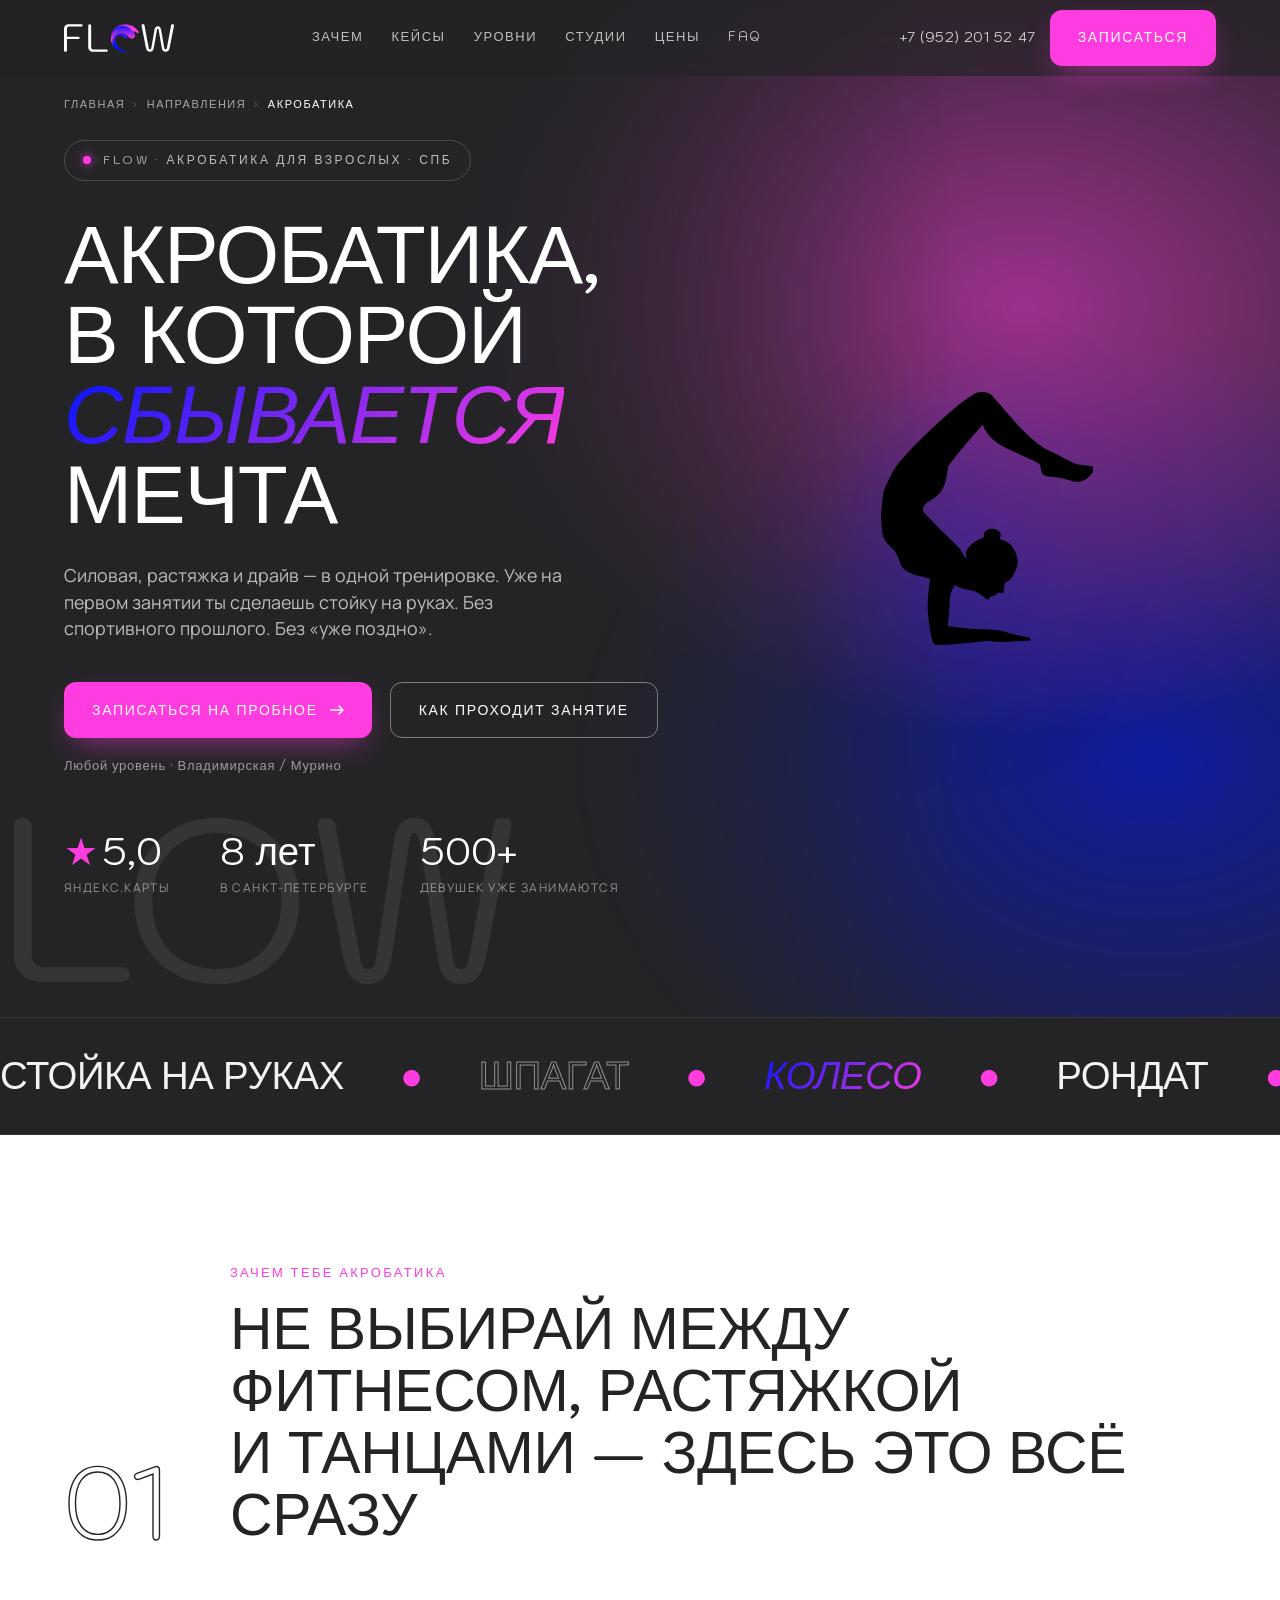
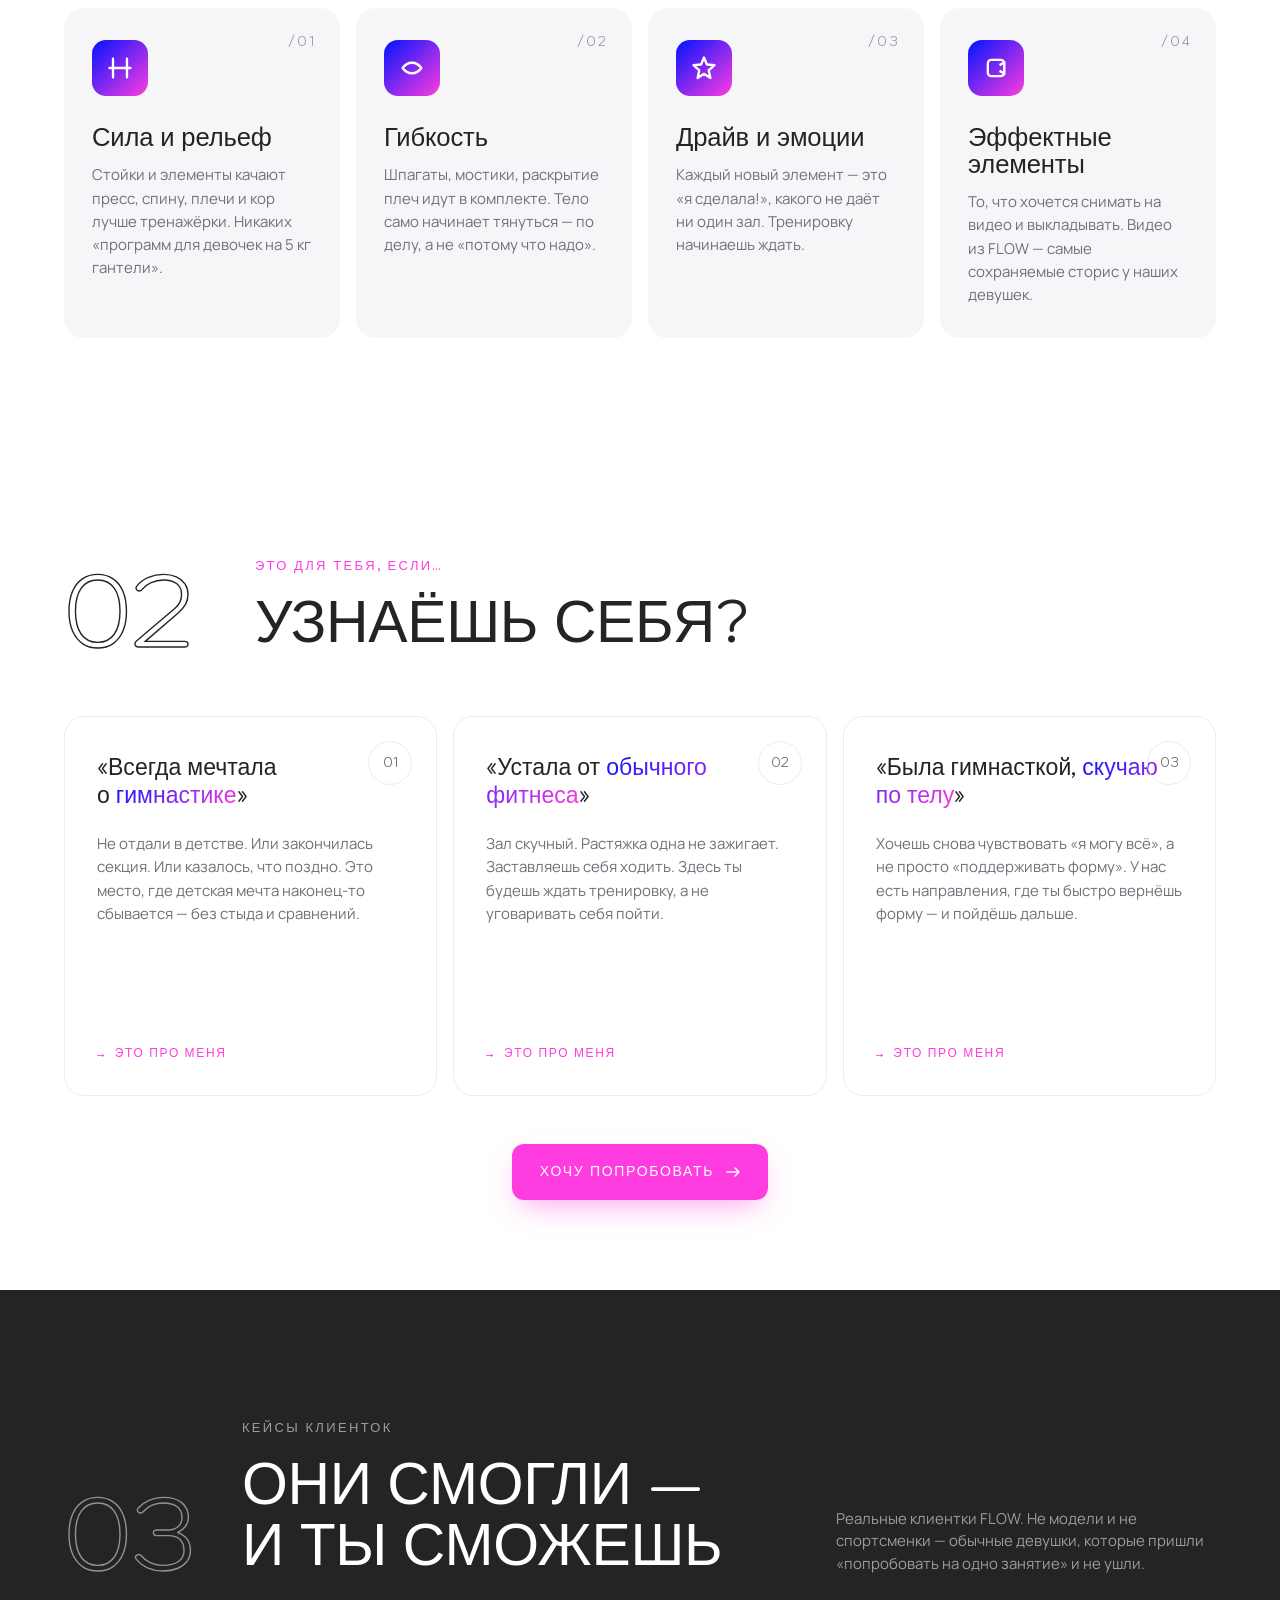
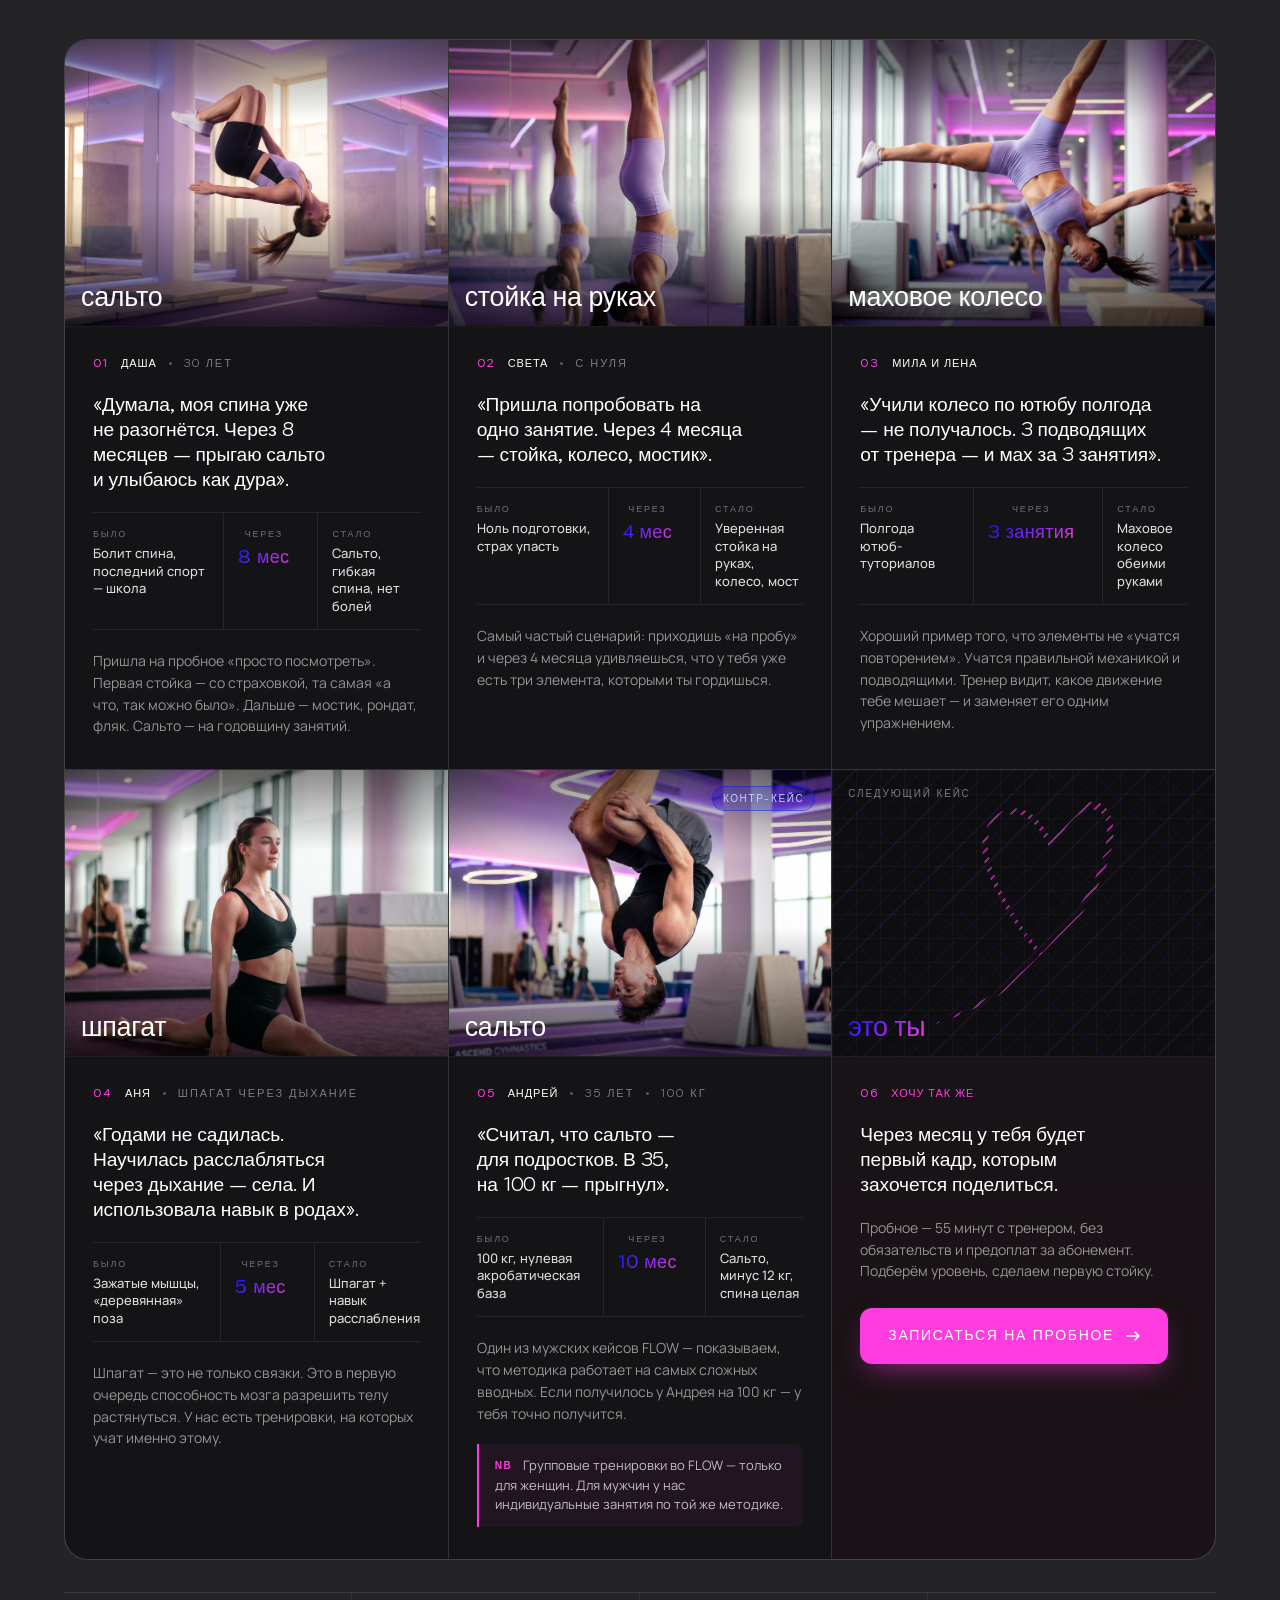
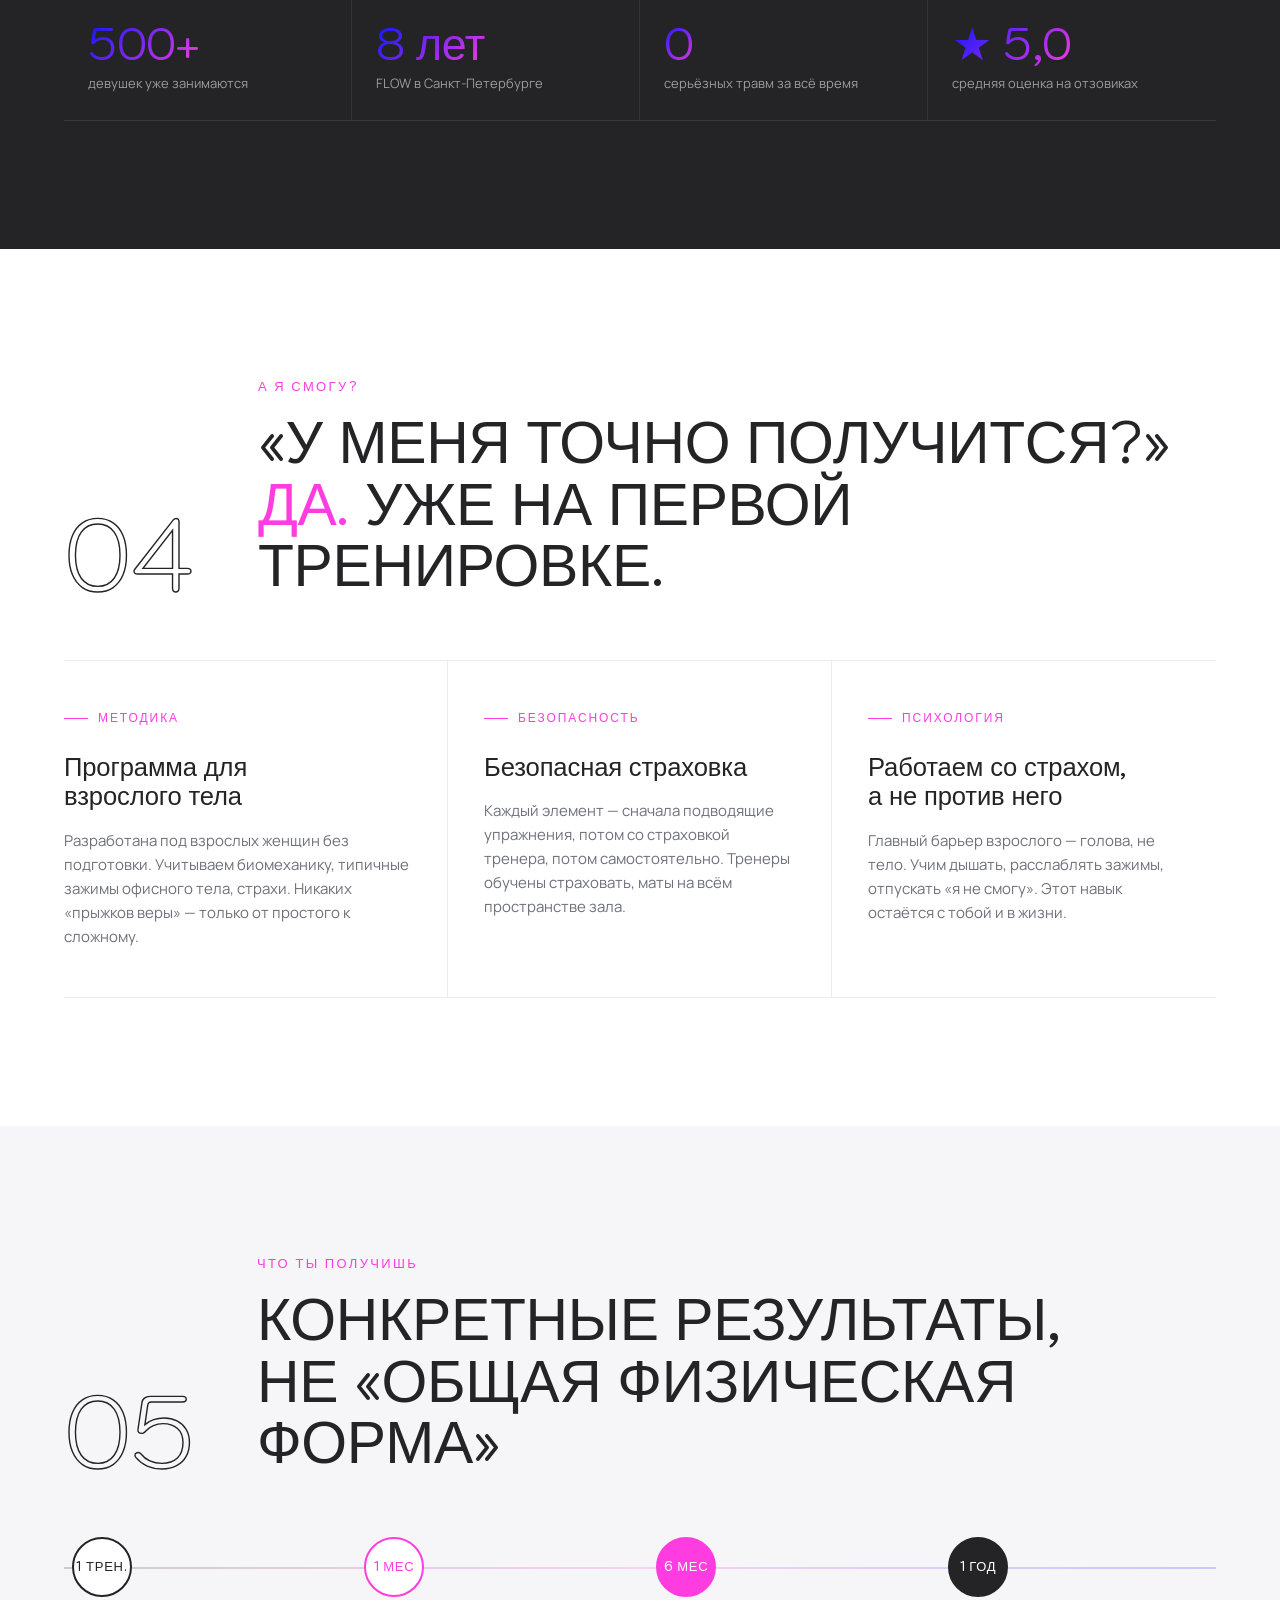
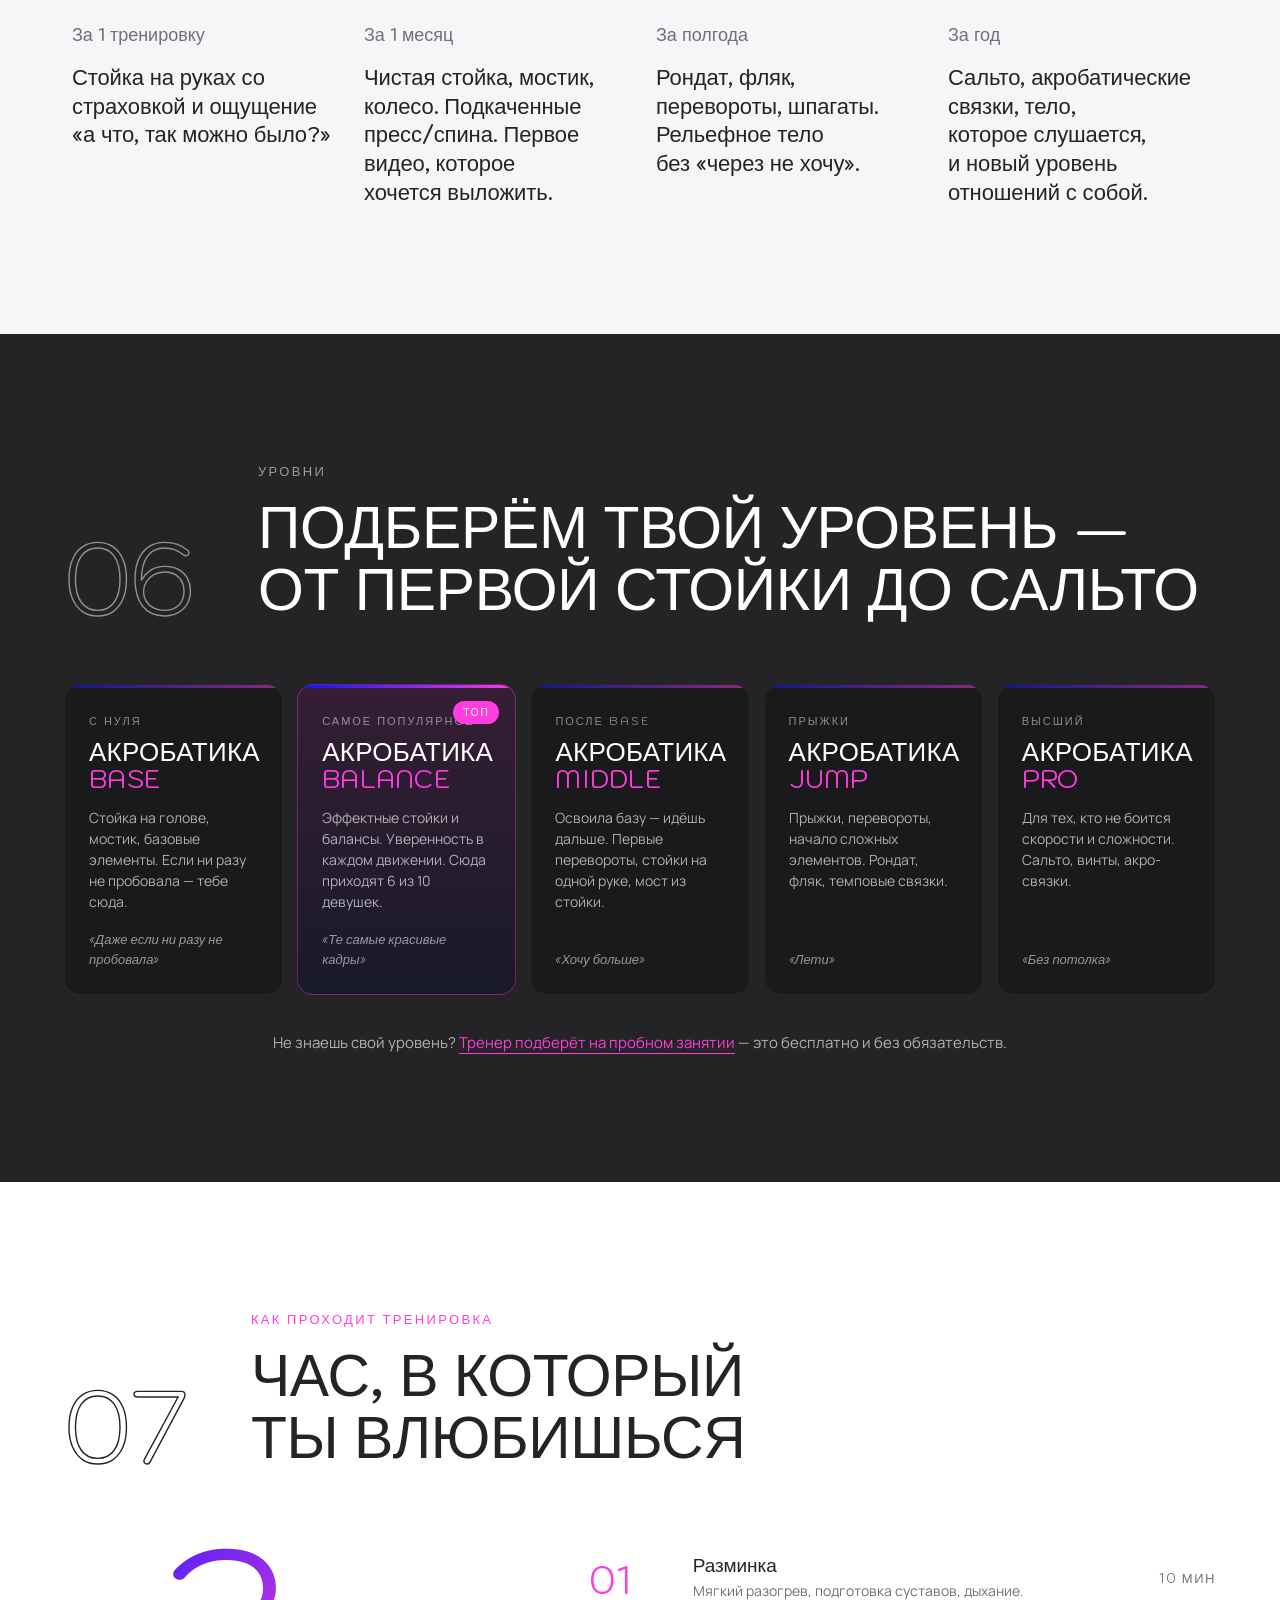
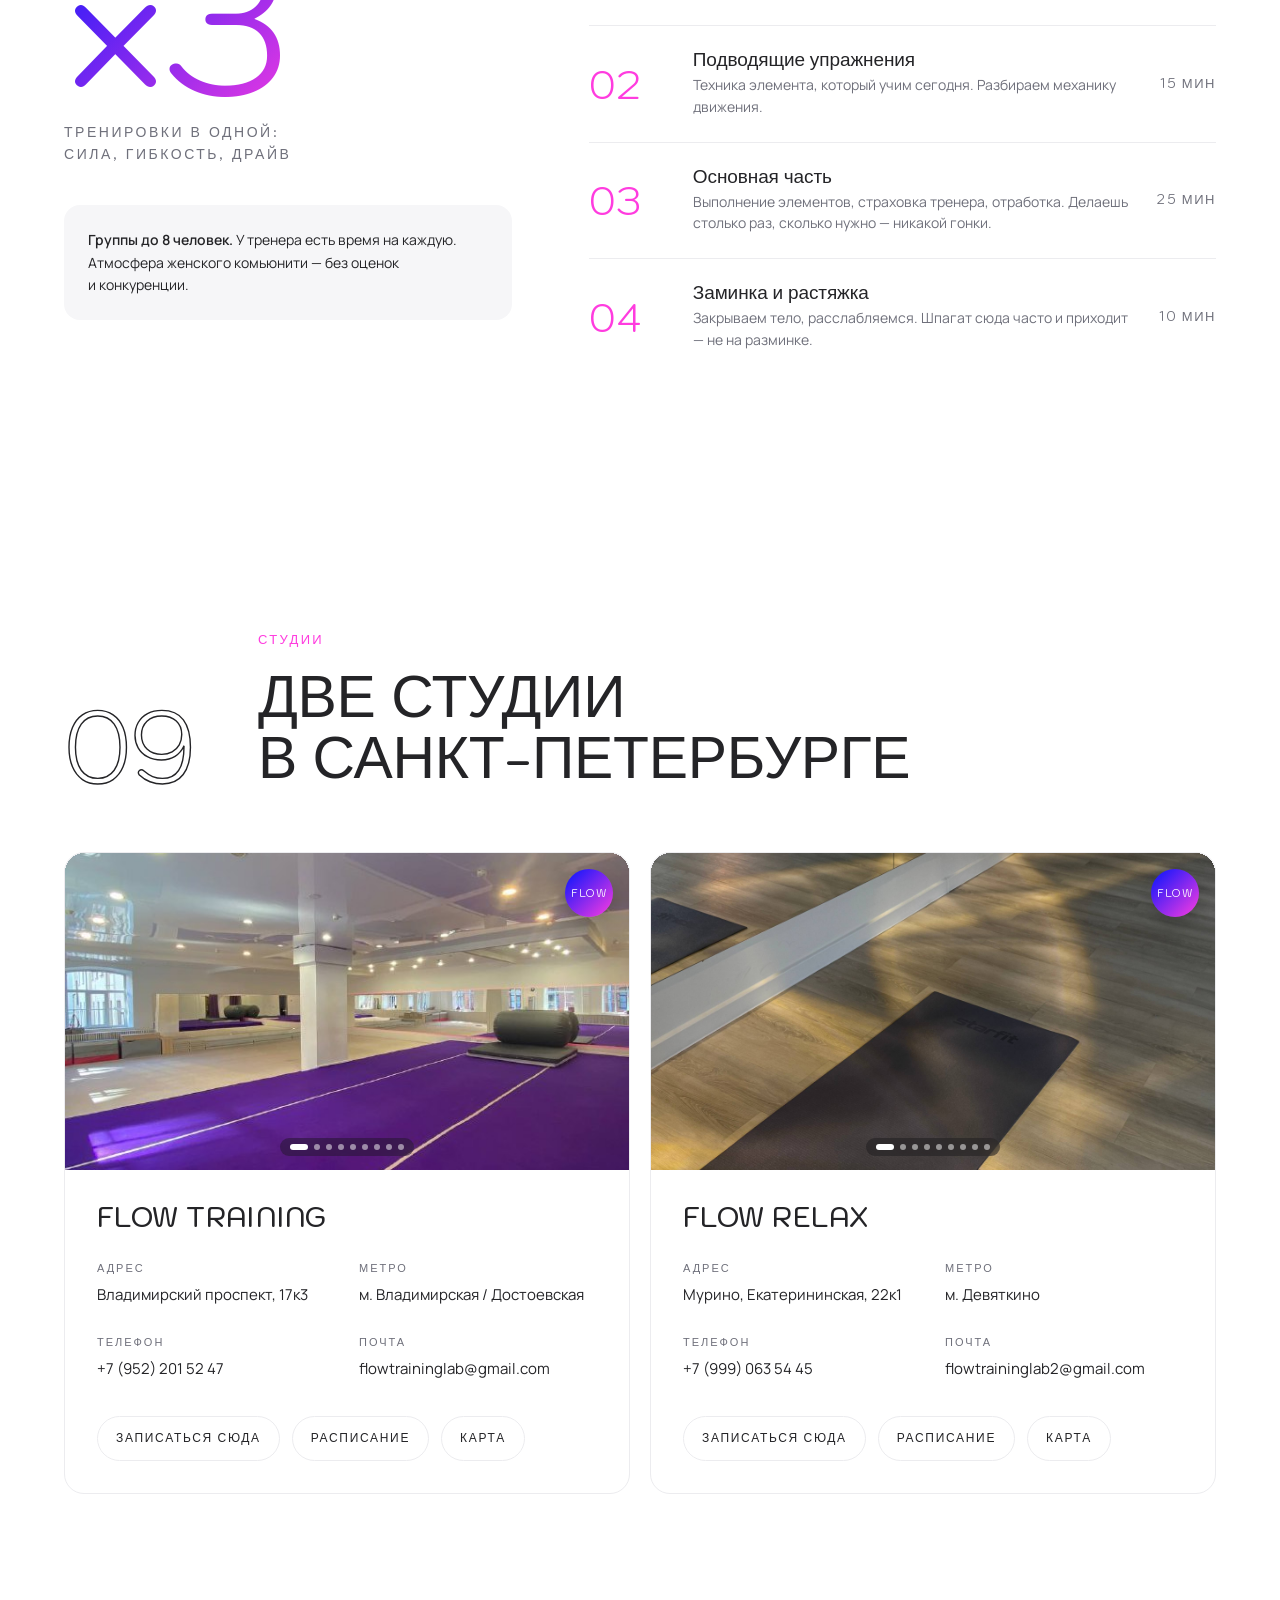
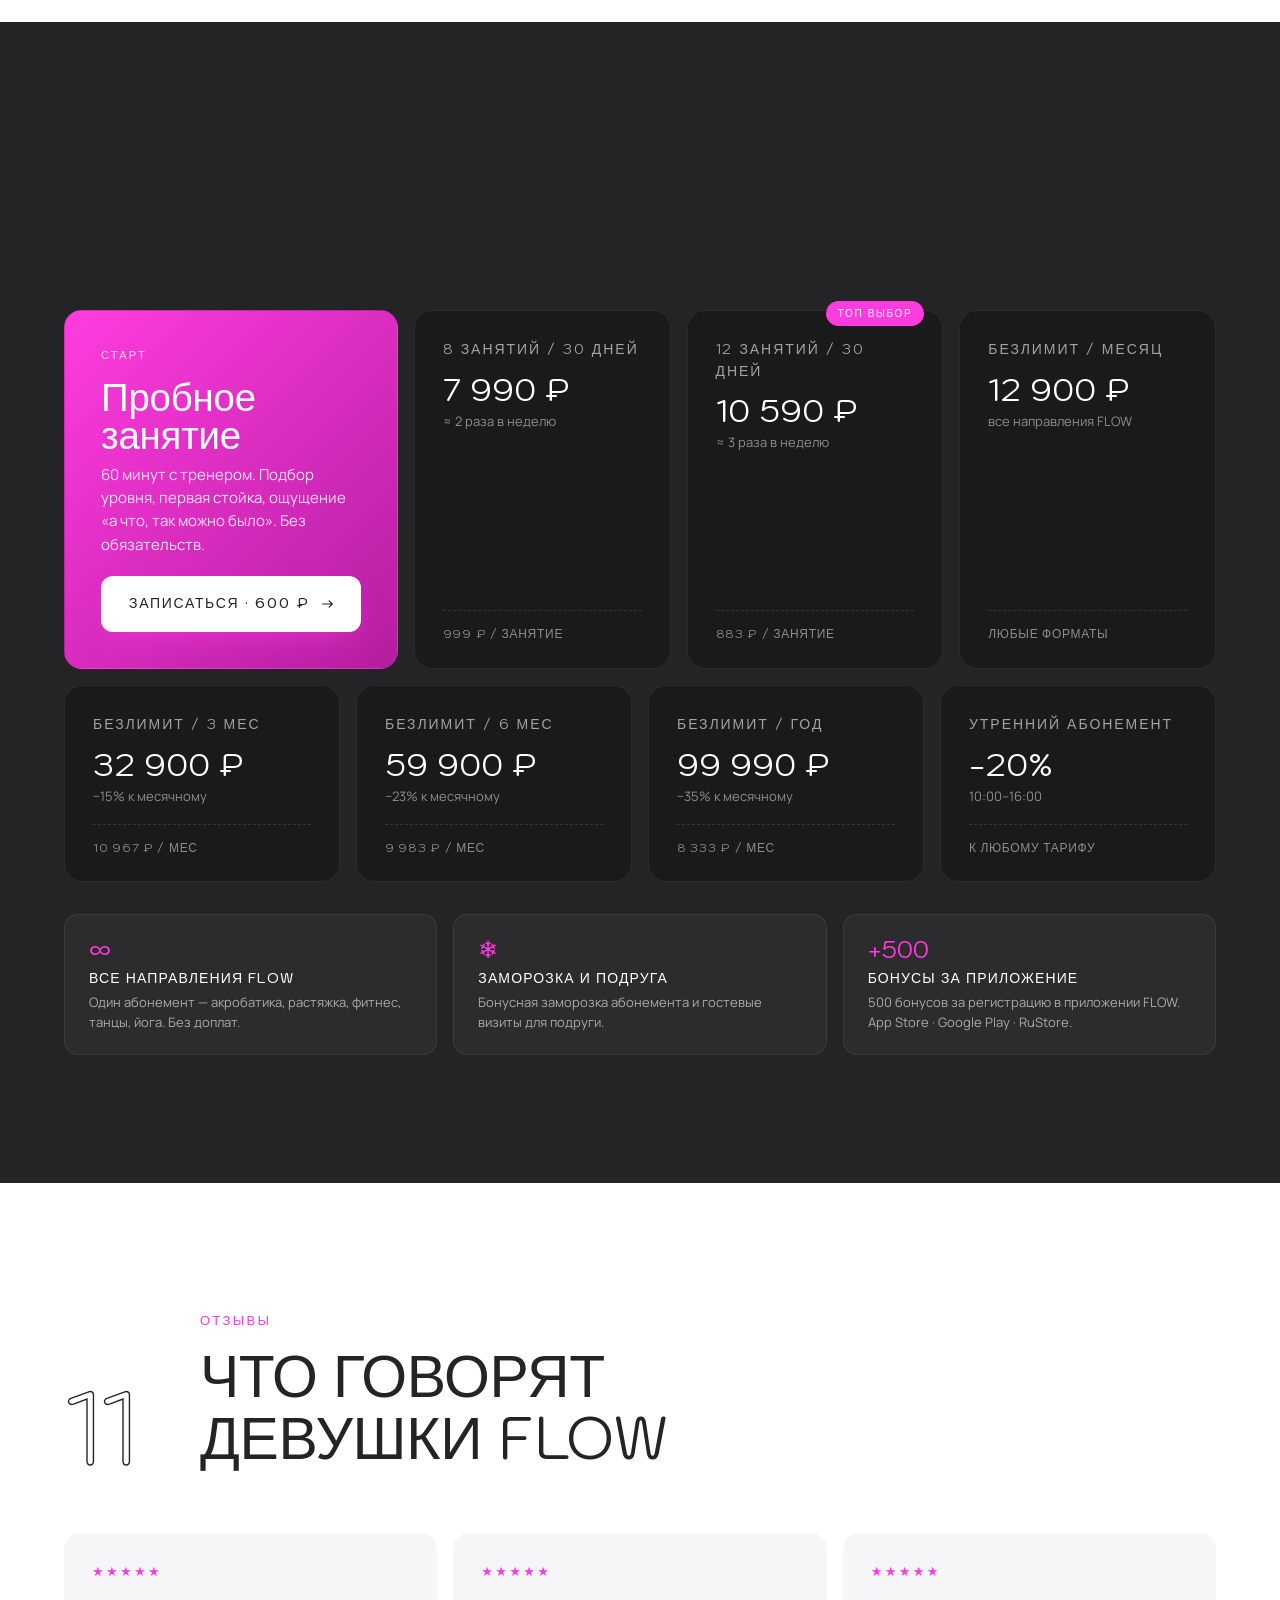
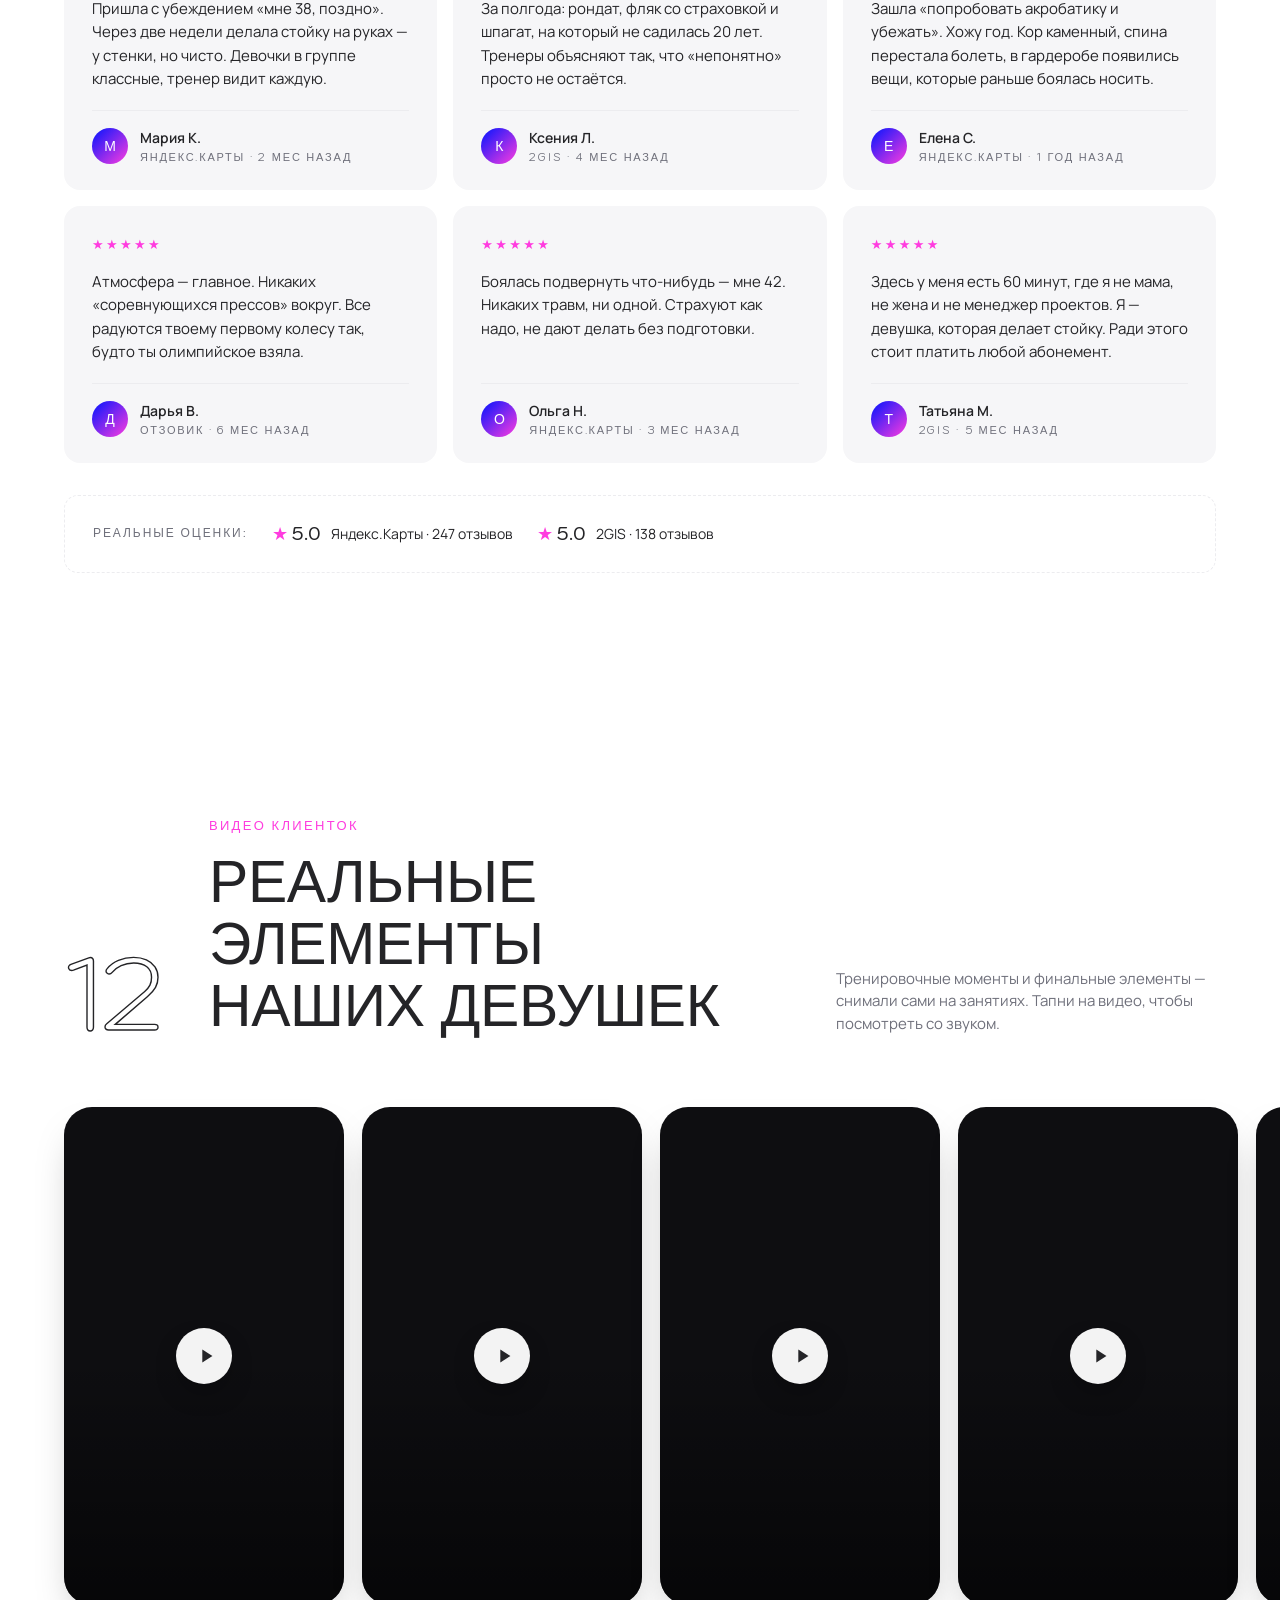
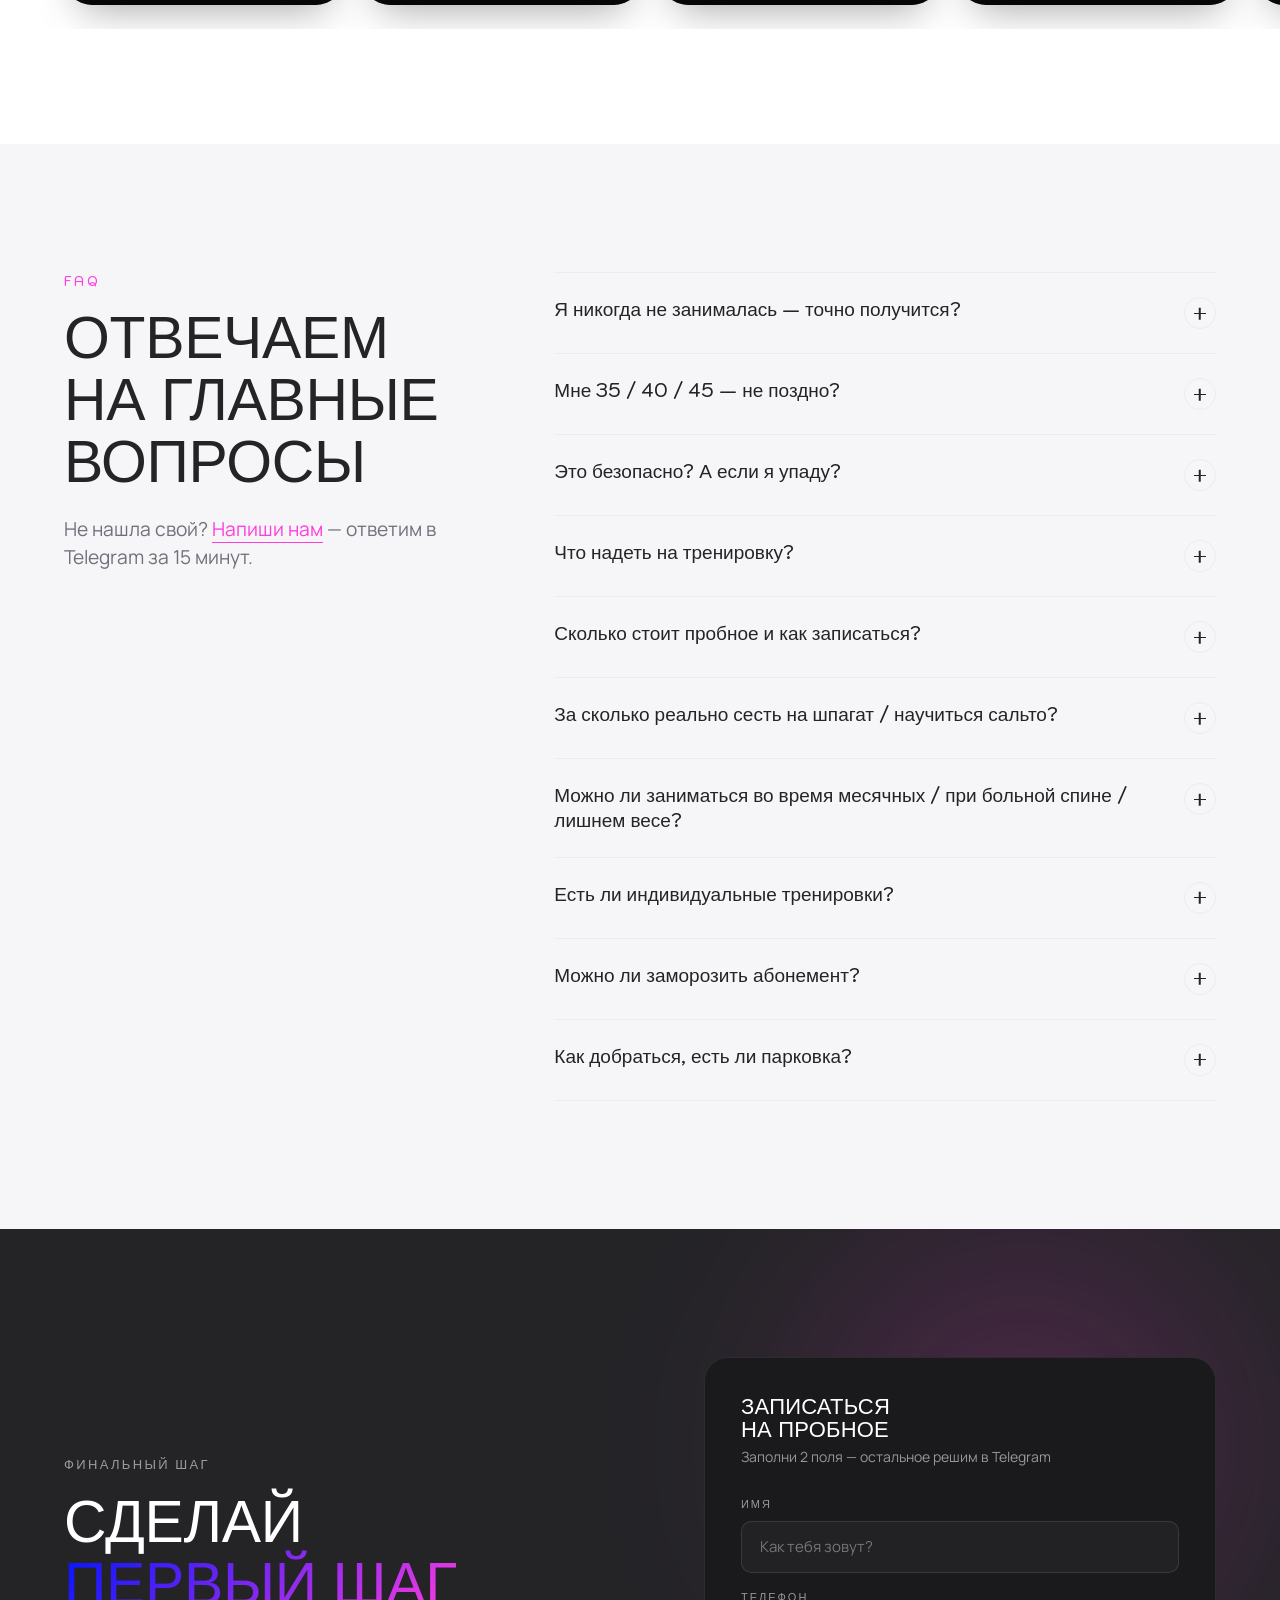
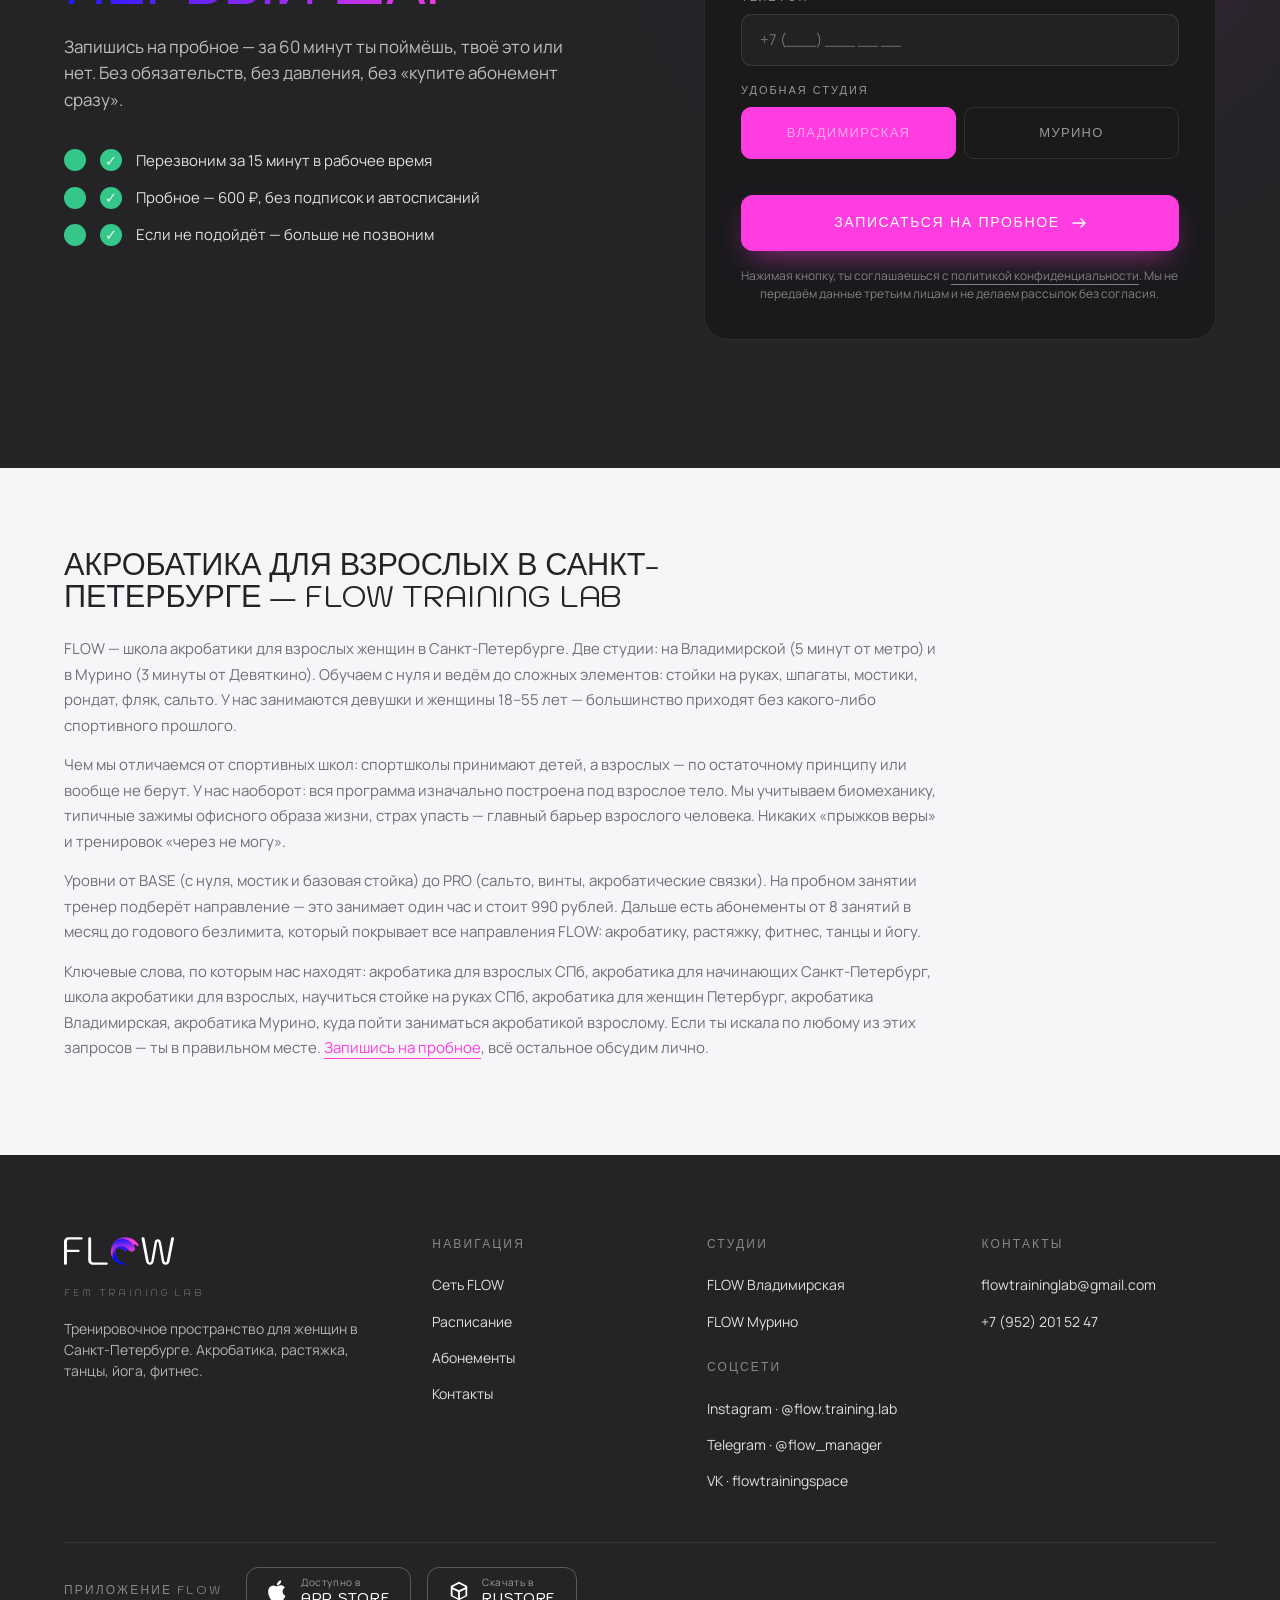
==== commit eb9dc2c0: "Fix video card click: remove setPointerCapture, gate .dragging on real movement" ====
--- a/index.html
+++ b/index.html
@@ -1195,28 +1195,36 @@
     prev && prev.addEventListener('click', () => wall.scrollBy({ left: -step(), behavior: 'smooth' }));
     next && next.addEventListener('click', () => wall.scrollBy({ left:  step(), behavior: 'smooth' }));
 
-    // Mouse drag-to-scroll (touch already pans natively)
+    // Mouse drag-to-scroll (touch pans natively).
+    // No setPointerCapture — it would re-target the click event onto .video-wall
+    // and the card's click handler would never see it. .dragging class is added
+    // only AFTER real movement, so a plain click never gets pointer-events:none.
     let down = false, startX = 0, startScroll = 0, moved = 0;
     wall.addEventListener('pointerdown', e => {
+      moved = 0;
       if (e.pointerType !== 'mouse') return;
       down = true;
       startX = e.clientX;
       startScroll = wall.scrollLeft;
-      moved = 0;
-      wall.classList.add('dragging');
-      wall.setPointerCapture && wall.setPointerCapture(e.pointerId);
     });
     wall.addEventListener('pointermove', e => {
       if (!down) return;
       const dx = e.clientX - startX;
-      moved = Math.max(moved, Math.abs(dx));
+      const abs = Math.abs(dx);
+      if (abs > moved) moved = abs;
+      if (moved > 5 && !wall.classList.contains('dragging')) wall.classList.add('dragging');
       wall.scrollLeft = startScroll - dx;
     });
-    const stop = () => { down = false; wall.classList.remove('dragging'); };
+    const stop = () => {
+      down = false;
+      // Defer removing the class so the trailing 'click' fires with pointer-events
+      // still suppressed on cards — preventing a play toggle right after a drag.
+      requestAnimationFrame(() => wall.classList.remove('dragging'));
+    };
     wall.addEventListener('pointerup', stop);
     wall.addEventListener('pointercancel', stop);
     wall.addEventListener('pointerleave', stop);
-    // Swallow the click that follows a drag so it doesn't toggle playback
+    // Belt-and-braces: also swallow the click after a real drag.
     wall.addEventListener('click', e => {
       if (moved > 8) { e.preventDefault(); e.stopPropagation(); moved = 0; }
     }, true);
